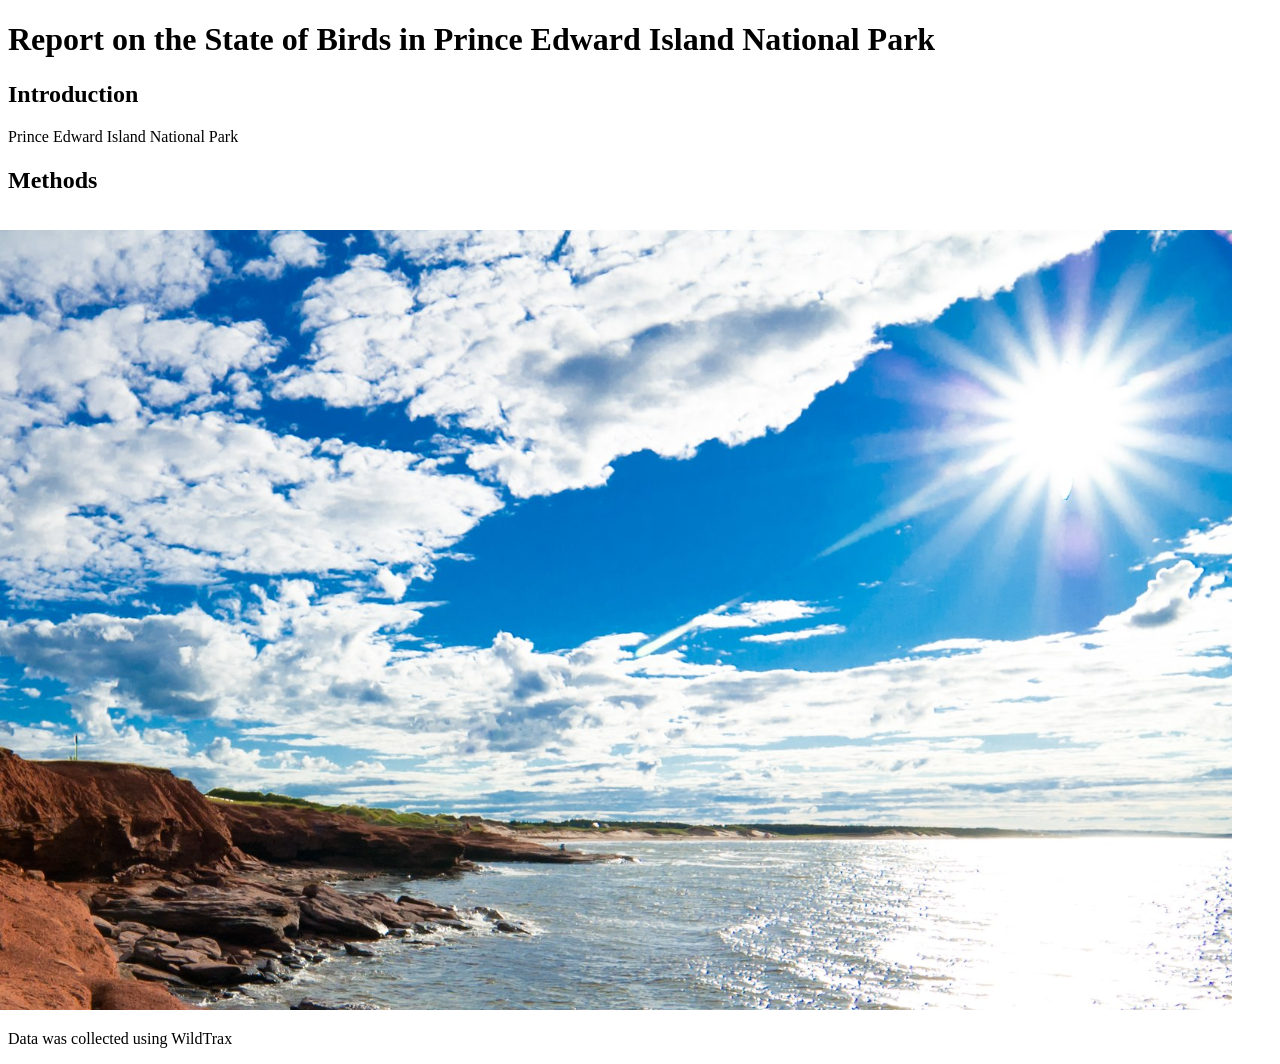
==== hello.html @ 397f3749 "hello quarto :)" ====
<!DOCTYPE html>
<html xmlns="http://www.w3.org/1999/xhtml" lang="en" xml:lang="en"><head>

<meta charset="utf-8">
<meta name="generator" content="quarto-1.3.450">

<meta name="viewport" content="width=device-width, initial-scale=1.0, user-scalable=yes">


<title>Report on the State of Birds in Prince Edward Island National Park</title>
<style>
code{white-space: pre-wrap;}
span.smallcaps{font-variant: small-caps;}
div.columns{display: flex; gap: min(4vw, 1.5em);}
div.column{flex: auto; overflow-x: auto;}
div.hanging-indent{margin-left: 1.5em; text-indent: -1.5em;}
ul.task-list{list-style: none;}
ul.task-list li input[type="checkbox"] {
  width: 0.8em;
  margin: 0 0.8em 0.2em -1em; /* quarto-specific, see https://github.com/quarto-dev/quarto-cli/issues/4556 */ 
  vertical-align: middle;
}
</style>


<script src="hello_files/libs/clipboard/clipboard.min.js"></script>
<script src="hello_files/libs/quarto-html/quarto.js"></script>
<script src="hello_files/libs/quarto-html/popper.min.js"></script>
<script src="hello_files/libs/quarto-html/tippy.umd.min.js"></script>
<script src="hello_files/libs/quarto-html/anchor.min.js"></script>
<link href="hello_files/libs/quarto-html/tippy.css" rel="stylesheet">
<link href="hello_files/libs/quarto-html/quarto-syntax-highlighting.css" rel="stylesheet" id="quarto-text-highlighting-styles">
<script src="hello_files/libs/bootstrap/bootstrap.min.js"></script>
<link href="hello_files/libs/bootstrap/bootstrap-icons.css" rel="stylesheet">
<link href="hello_files/libs/bootstrap/bootstrap.min.css" rel="stylesheet" id="quarto-bootstrap" data-mode="light">


</head>

<body class="fullcontent">

<div id="quarto-content" class="page-columns page-rows-contents page-layout-article">

<main class="content" id="quarto-document-content">

<header id="title-block-header" class="quarto-title-block default">
<div class="quarto-title">
<h1 class="title">Report on the State of Birds in Prince Edward Island National Park</h1>
</div>



<div class="quarto-title-meta">

    
  
    
  </div>
  

</header>

<section id="introduction" class="level2">
<h2 class="anchored" data-anchor-id="introduction">Introduction</h2>
<p>Prince Edward Island National Park</p>
</section>
<section id="methods" class="level2">
<h2 class="anchored" data-anchor-id="methods">Methods</h2>
<div class="quarto-figure quarto-figure-center" style="float:right;">
<figure class="figure">
<p><img src="peinpheader.png" class="img-fluid figure-img" alt="Photo of the ocean"></p>
</figure>
</div>
<p>Data was collected using WildTrax</p>
</section>

</main>
<!-- /main column -->
<script id="quarto-html-after-body" type="application/javascript">
window.document.addEventListener("DOMContentLoaded", function (event) {
  const toggleBodyColorMode = (bsSheetEl) => {
    const mode = bsSheetEl.getAttribute("data-mode");
    const bodyEl = window.document.querySelector("body");
    if (mode === "dark") {
      bodyEl.classList.add("quarto-dark");
      bodyEl.classList.remove("quarto-light");
    } else {
      bodyEl.classList.add("quarto-light");
      bodyEl.classList.remove("quarto-dark");
    }
  }
  const toggleBodyColorPrimary = () => {
    const bsSheetEl = window.document.querySelector("link#quarto-bootstrap");
    if (bsSheetEl) {
      toggleBodyColorMode(bsSheetEl);
    }
  }
  toggleBodyColorPrimary();  
  const icon = "";
  const anchorJS = new window.AnchorJS();
  anchorJS.options = {
    placement: 'right',
    icon: icon
  };
  anchorJS.add('.anchored');
  const isCodeAnnotation = (el) => {
    for (const clz of el.classList) {
      if (clz.startsWith('code-annotation-')) {                     
        return true;
      }
    }
    return false;
  }
  const clipboard = new window.ClipboardJS('.code-copy-button', {
    text: function(trigger) {
      const codeEl = trigger.previousElementSibling.cloneNode(true);
      for (const childEl of codeEl.children) {
        if (isCodeAnnotation(childEl)) {
          childEl.remove();
        }
      }
      return codeEl.innerText;
    }
  });
  clipboard.on('success', function(e) {
    // button target
    const button = e.trigger;
    // don't keep focus
    button.blur();
    // flash "checked"
    button.classList.add('code-copy-button-checked');
    var currentTitle = button.getAttribute("title");
    button.setAttribute("title", "Copied!");
    let tooltip;
    if (window.bootstrap) {
      button.setAttribute("data-bs-toggle", "tooltip");
      button.setAttribute("data-bs-placement", "left");
      button.setAttribute("data-bs-title", "Copied!");
      tooltip = new bootstrap.Tooltip(button, 
        { trigger: "manual", 
          customClass: "code-copy-button-tooltip",
          offset: [0, -8]});
      tooltip.show();    
    }
    setTimeout(function() {
      if (tooltip) {
        tooltip.hide();
        button.removeAttribute("data-bs-title");
        button.removeAttribute("data-bs-toggle");
        button.removeAttribute("data-bs-placement");
      }
      button.setAttribute("title", currentTitle);
      button.classList.remove('code-copy-button-checked');
    }, 1000);
    // clear code selection
    e.clearSelection();
  });
  function tippyHover(el, contentFn) {
    const config = {
      allowHTML: true,
      content: contentFn,
      maxWidth: 500,
      delay: 100,
      arrow: false,
      appendTo: function(el) {
          return el.parentElement;
      },
      interactive: true,
      interactiveBorder: 10,
      theme: 'quarto',
      placement: 'bottom-start'
    };
    window.tippy(el, config); 
  }
  const noterefs = window.document.querySelectorAll('a[role="doc-noteref"]');
  for (var i=0; i<noterefs.length; i++) {
    const ref = noterefs[i];
    tippyHover(ref, function() {
      // use id or data attribute instead here
      let href = ref.getAttribute('data-footnote-href') || ref.getAttribute('href');
      try { href = new URL(href).hash; } catch {}
      const id = href.replace(/^#\/?/, "");
      const note = window.document.getElementById(id);
      return note.innerHTML;
    });
  }
      let selectedAnnoteEl;
      const selectorForAnnotation = ( cell, annotation) => {
        let cellAttr = 'data-code-cell="' + cell + '"';
        let lineAttr = 'data-code-annotation="' +  annotation + '"';
        const selector = 'span[' + cellAttr + '][' + lineAttr + ']';
        return selector;
      }
      const selectCodeLines = (annoteEl) => {
        const doc = window.document;
        const targetCell = annoteEl.getAttribute("data-target-cell");
        const targetAnnotation = annoteEl.getAttribute("data-target-annotation");
        const annoteSpan = window.document.querySelector(selectorForAnnotation(targetCell, targetAnnotation));
        const lines = annoteSpan.getAttribute("data-code-lines").split(",");
        const lineIds = lines.map((line) => {
          return targetCell + "-" + line;
        })
        let top = null;
        let height = null;
        let parent = null;
        if (lineIds.length > 0) {
            //compute the position of the single el (top and bottom and make a div)
            const el = window.document.getElementById(lineIds[0]);
            top = el.offsetTop;
            height = el.offsetHeight;
            parent = el.parentElement.parentElement;
          if (lineIds.length > 1) {
            const lastEl = window.document.getElementById(lineIds[lineIds.length - 1]);
            const bottom = lastEl.offsetTop + lastEl.offsetHeight;
            height = bottom - top;
          }
          if (top !== null && height !== null && parent !== null) {
            // cook up a div (if necessary) and position it 
            let div = window.document.getElementById("code-annotation-line-highlight");
            if (div === null) {
              div = window.document.createElement("div");
              div.setAttribute("id", "code-annotation-line-highlight");
              div.style.position = 'absolute';
              parent.appendChild(div);
            }
            div.style.top = top - 2 + "px";
            div.style.height = height + 4 + "px";
            let gutterDiv = window.document.getElementById("code-annotation-line-highlight-gutter");
            if (gutterDiv === null) {
              gutterDiv = window.document.createElement("div");
              gutterDiv.setAttribute("id", "code-annotation-line-highlight-gutter");
              gutterDiv.style.position = 'absolute';
              const codeCell = window.document.getElementById(targetCell);
              const gutter = codeCell.querySelector('.code-annotation-gutter');
              gutter.appendChild(gutterDiv);
            }
            gutterDiv.style.top = top - 2 + "px";
            gutterDiv.style.height = height + 4 + "px";
          }
          selectedAnnoteEl = annoteEl;
        }
      };
      const unselectCodeLines = () => {
        const elementsIds = ["code-annotation-line-highlight", "code-annotation-line-highlight-gutter"];
        elementsIds.forEach((elId) => {
          const div = window.document.getElementById(elId);
          if (div) {
            div.remove();
          }
        });
        selectedAnnoteEl = undefined;
      };
      // Attach click handler to the DT
      const annoteDls = window.document.querySelectorAll('dt[data-target-cell]');
      for (const annoteDlNode of annoteDls) {
        annoteDlNode.addEventListener('click', (event) => {
          const clickedEl = event.target;
          if (clickedEl !== selectedAnnoteEl) {
            unselectCodeLines();
            const activeEl = window.document.querySelector('dt[data-target-cell].code-annotation-active');
            if (activeEl) {
              activeEl.classList.remove('code-annotation-active');
            }
            selectCodeLines(clickedEl);
            clickedEl.classList.add('code-annotation-active');
          } else {
            // Unselect the line
            unselectCodeLines();
            clickedEl.classList.remove('code-annotation-active');
          }
        });
      }
  const findCites = (el) => {
    const parentEl = el.parentElement;
    if (parentEl) {
      const cites = parentEl.dataset.cites;
      if (cites) {
        return {
          el,
          cites: cites.split(' ')
        };
      } else {
        return findCites(el.parentElement)
      }
    } else {
      return undefined;
    }
  };
  var bibliorefs = window.document.querySelectorAll('a[role="doc-biblioref"]');
  for (var i=0; i<bibliorefs.length; i++) {
    const ref = bibliorefs[i];
    const citeInfo = findCites(ref);
    if (citeInfo) {
      tippyHover(citeInfo.el, function() {
        var popup = window.document.createElement('div');
        citeInfo.cites.forEach(function(cite) {
          var citeDiv = window.document.createElement('div');
          citeDiv.classList.add('hanging-indent');
          citeDiv.classList.add('csl-entry');
          var biblioDiv = window.document.getElementById('ref-' + cite);
          if (biblioDiv) {
            citeDiv.innerHTML = biblioDiv.innerHTML;
          }
          popup.appendChild(citeDiv);
        });
        return popup.innerHTML;
      });
    }
  }
});
</script>
</div> <!-- /content -->



</body></html>
---- hello_files/libs/quarto-html/tippy.css ----
.tippy-box[data-animation=fade][data-state=hidden]{opacity:0}[data-tippy-root]{max-width:calc(100vw - 10px)}.tippy-box{position:relative;background-color:#333;color:#fff;border-radius:4px;font-size:14px;line-height:1.4;white-space:normal;outline:0;transition-property:transform,visibility,opacity}.tippy-box[data-placement^=top]>.tippy-arrow{bottom:0}.tippy-box[data-placement^=top]>.tippy-arrow:before{bottom:-7px;left:0;border-width:8px 8px 0;border-top-color:initial;transform-origin:center top}.tippy-box[data-placement^=bottom]>.tippy-arrow{top:0}.tippy-box[data-placement^=bottom]>.tippy-arrow:before{top:-7px;left:0;border-width:0 8px 8px;border-bottom-color:initial;transform-origin:center bottom}.tippy-box[data-placement^=left]>.tippy-arrow{right:0}.tippy-box[data-placement^=left]>.tippy-arrow:before{border-width:8px 0 8px 8px;border-left-color:initial;right:-7px;transform-origin:center left}.tippy-box[data-placement^=right]>.tippy-arrow{left:0}.tippy-box[data-placement^=right]>.tippy-arrow:before{left:-7px;border-width:8px 8px 8px 0;border-right-color:initial;transform-origin:center right}.tippy-box[data-inertia][data-state=visible]{transition-timing-function:cubic-bezier(.54,1.5,.38,1.11)}.tippy-arrow{width:16px;height:16px;color:#333}.tippy-arrow:before{content:"";position:absolute;border-color:transparent;border-style:solid}.tippy-content{position:relative;padding:5px 9px;z-index:1}
---- hello_files/libs/quarto-html/quarto-syntax-highlighting.css ----
/* quarto syntax highlight colors */
:root {
  --quarto-hl-ot-color: #003B4F;
  --quarto-hl-at-color: #657422;
  --quarto-hl-ss-color: #20794D;
  --quarto-hl-an-color: #5E5E5E;
  --quarto-hl-fu-color: #4758AB;
  --quarto-hl-st-color: #20794D;
  --quarto-hl-cf-color: #003B4F;
  --quarto-hl-op-color: #5E5E5E;
  --quarto-hl-er-color: #AD0000;
  --quarto-hl-bn-color: #AD0000;
  --quarto-hl-al-color: #AD0000;
  --quarto-hl-va-color: #111111;
  --quarto-hl-bu-color: inherit;
  --quarto-hl-ex-color: inherit;
  --quarto-hl-pp-color: #AD0000;
  --quarto-hl-in-color: #5E5E5E;
  --quarto-hl-vs-color: #20794D;
  --quarto-hl-wa-color: #5E5E5E;
  --quarto-hl-do-color: #5E5E5E;
  --quarto-hl-im-color: #00769E;
  --quarto-hl-ch-color: #20794D;
  --quarto-hl-dt-color: #AD0000;
  --quarto-hl-fl-color: #AD0000;
  --quarto-hl-co-color: #5E5E5E;
  --quarto-hl-cv-color: #5E5E5E;
  --quarto-hl-cn-color: #8f5902;
  --quarto-hl-sc-color: #5E5E5E;
  --quarto-hl-dv-color: #AD0000;
  --quarto-hl-kw-color: #003B4F;
}

/* other quarto variables */
:root {
  --quarto-font-monospace: SFMono-Regular, Menlo, Monaco, Consolas, "Liberation Mono", "Courier New", monospace;
}

pre > code.sourceCode > span {
  color: #003B4F;
}

code span {
  color: #003B4F;
}

code.sourceCode > span {
  color: #003B4F;
}

div.sourceCode,
div.sourceCode pre.sourceCode {
  color: #003B4F;
}

code span.ot {
  color: #003B4F;
  font-style: inherit;
}

code span.at {
  color: #657422;
  font-style: inherit;
}

code span.ss {
  color: #20794D;
  font-style: inherit;
}

code span.an {
  color: #5E5E5E;
  font-style: inherit;
}

code span.fu {
  color: #4758AB;
  font-style: inherit;
}

code span.st {
  color: #20794D;
  font-style: inherit;
}

code span.cf {
  color: #003B4F;
  font-style: inherit;
}

code span.op {
  color: #5E5E5E;
  font-style: inherit;
}

code span.er {
  color: #AD0000;
  font-style: inherit;
}

code span.bn {
  color: #AD0000;
  font-style: inherit;
}

code span.al {
  color: #AD0000;
  font-style: inherit;
}

code span.va {
  color: #111111;
  font-style: inherit;
}

code span.bu {
  font-style: inherit;
}

code span.ex {
  font-style: inherit;
}

code span.pp {
  color: #AD0000;
  font-style: inherit;
}

code span.in {
  color: #5E5E5E;
  font-style: inherit;
}

code span.vs {
  color: #20794D;
  font-style: inherit;
}

code span.wa {
  color: #5E5E5E;
  font-style: italic;
}

code span.do {
  color: #5E5E5E;
  font-style: italic;
}

code span.im {
  color: #00769E;
  font-style: inherit;
}

code span.ch {
  color: #20794D;
  font-style: inherit;
}

code span.dt {
  color: #AD0000;
  font-style: inherit;
}

code span.fl {
  color: #AD0000;
  font-style: inherit;
}

code span.co {
  color: #5E5E5E;
  font-style: inherit;
}

code span.cv {
  color: #5E5E5E;
  font-style: italic;
}

code span.cn {
  color: #8f5902;
  font-style: inherit;
}

code span.sc {
  color: #5E5E5E;
  font-style: inherit;
}

code span.dv {
  color: #AD0000;
  font-style: inherit;
}

code span.kw {
  color: #003B4F;
  font-style: inherit;
}

.prevent-inlining {
  content: "</";
}

/*# sourceMappingURL=debc5d5d77c3f9108843748ff7464032.css.map */
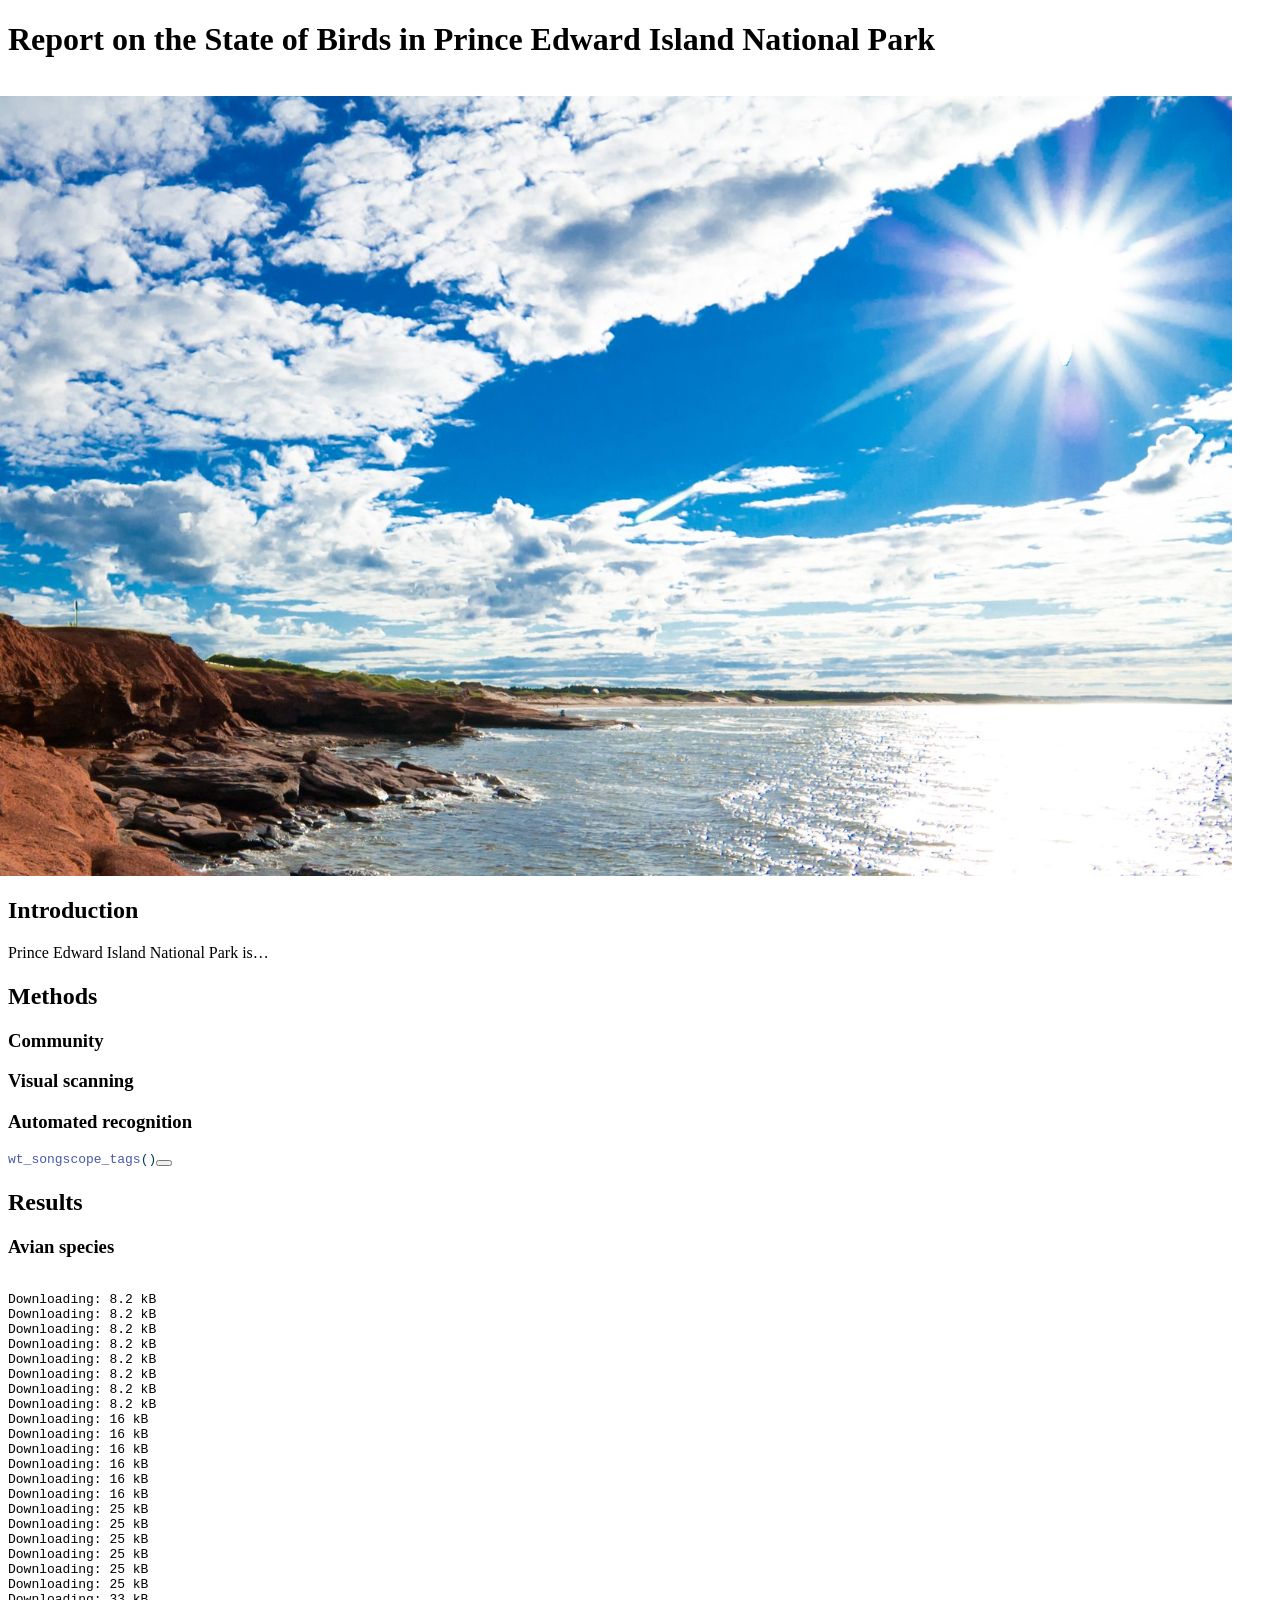
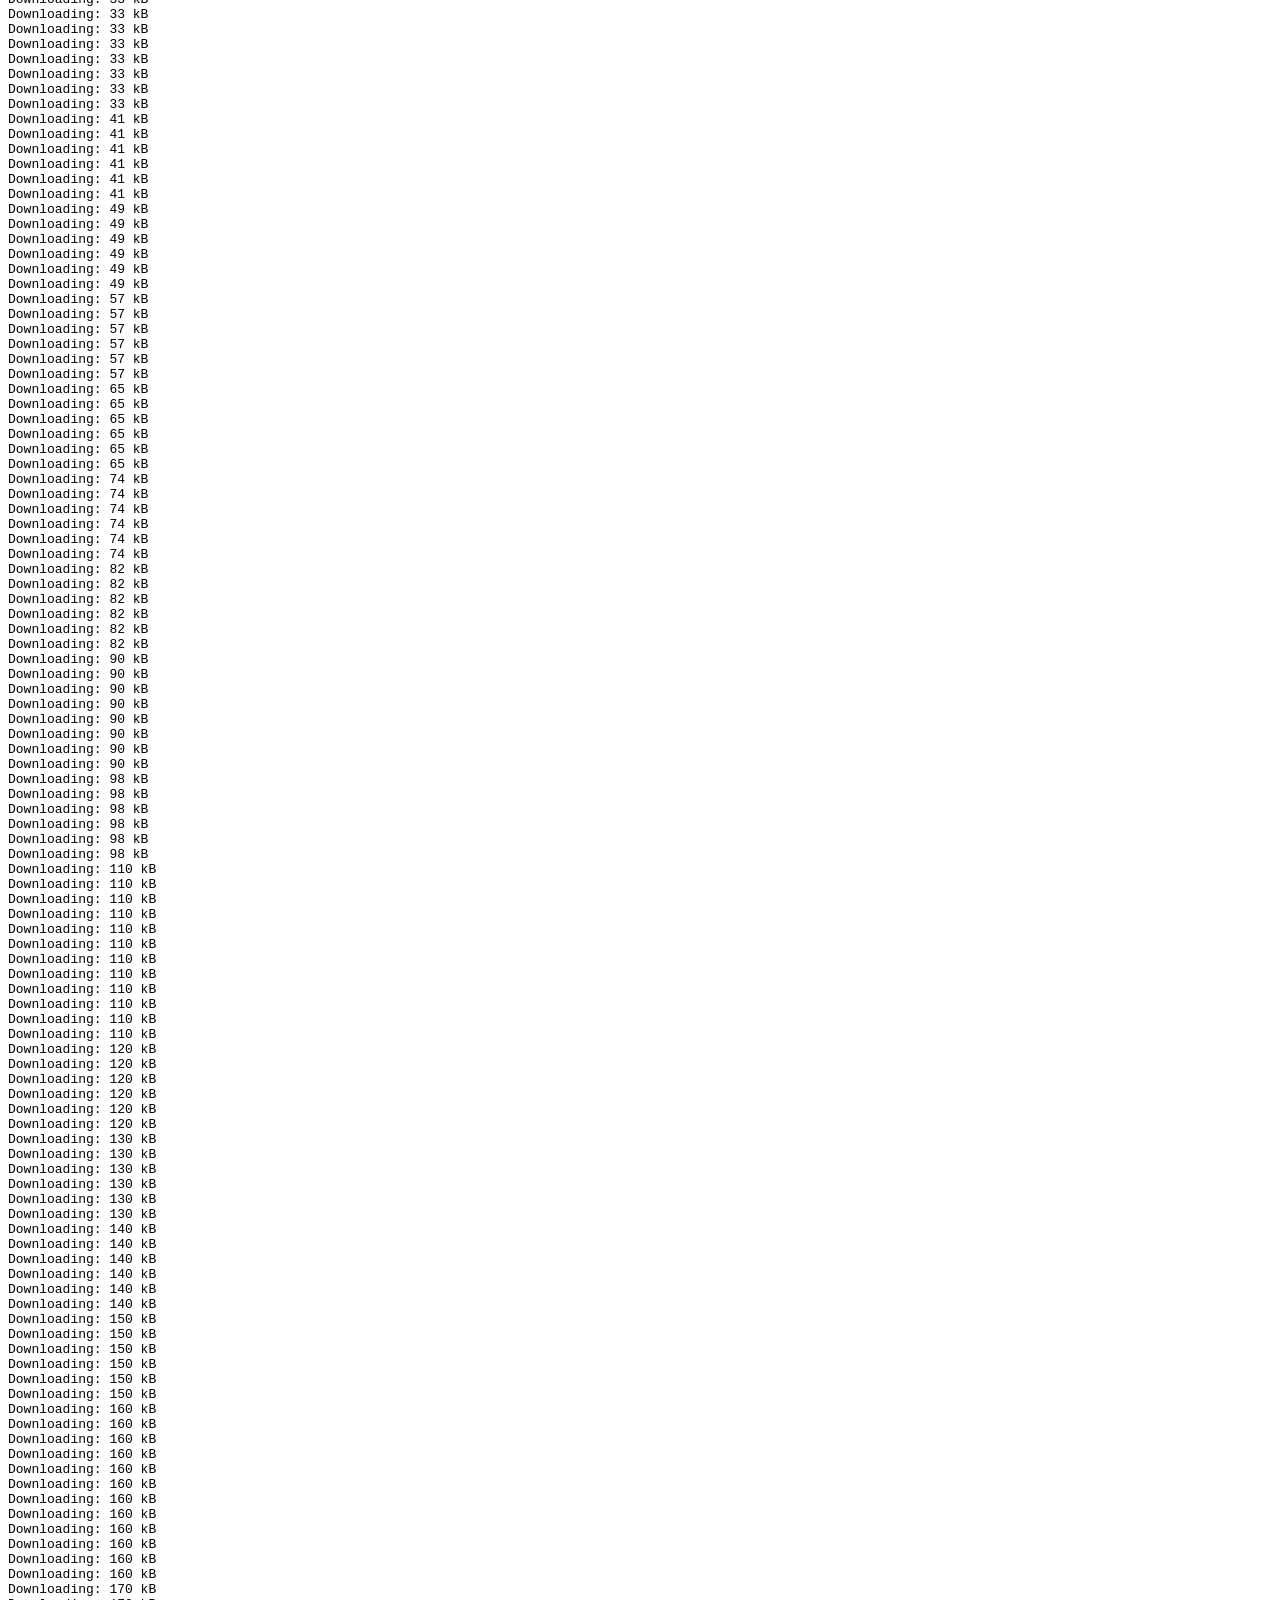
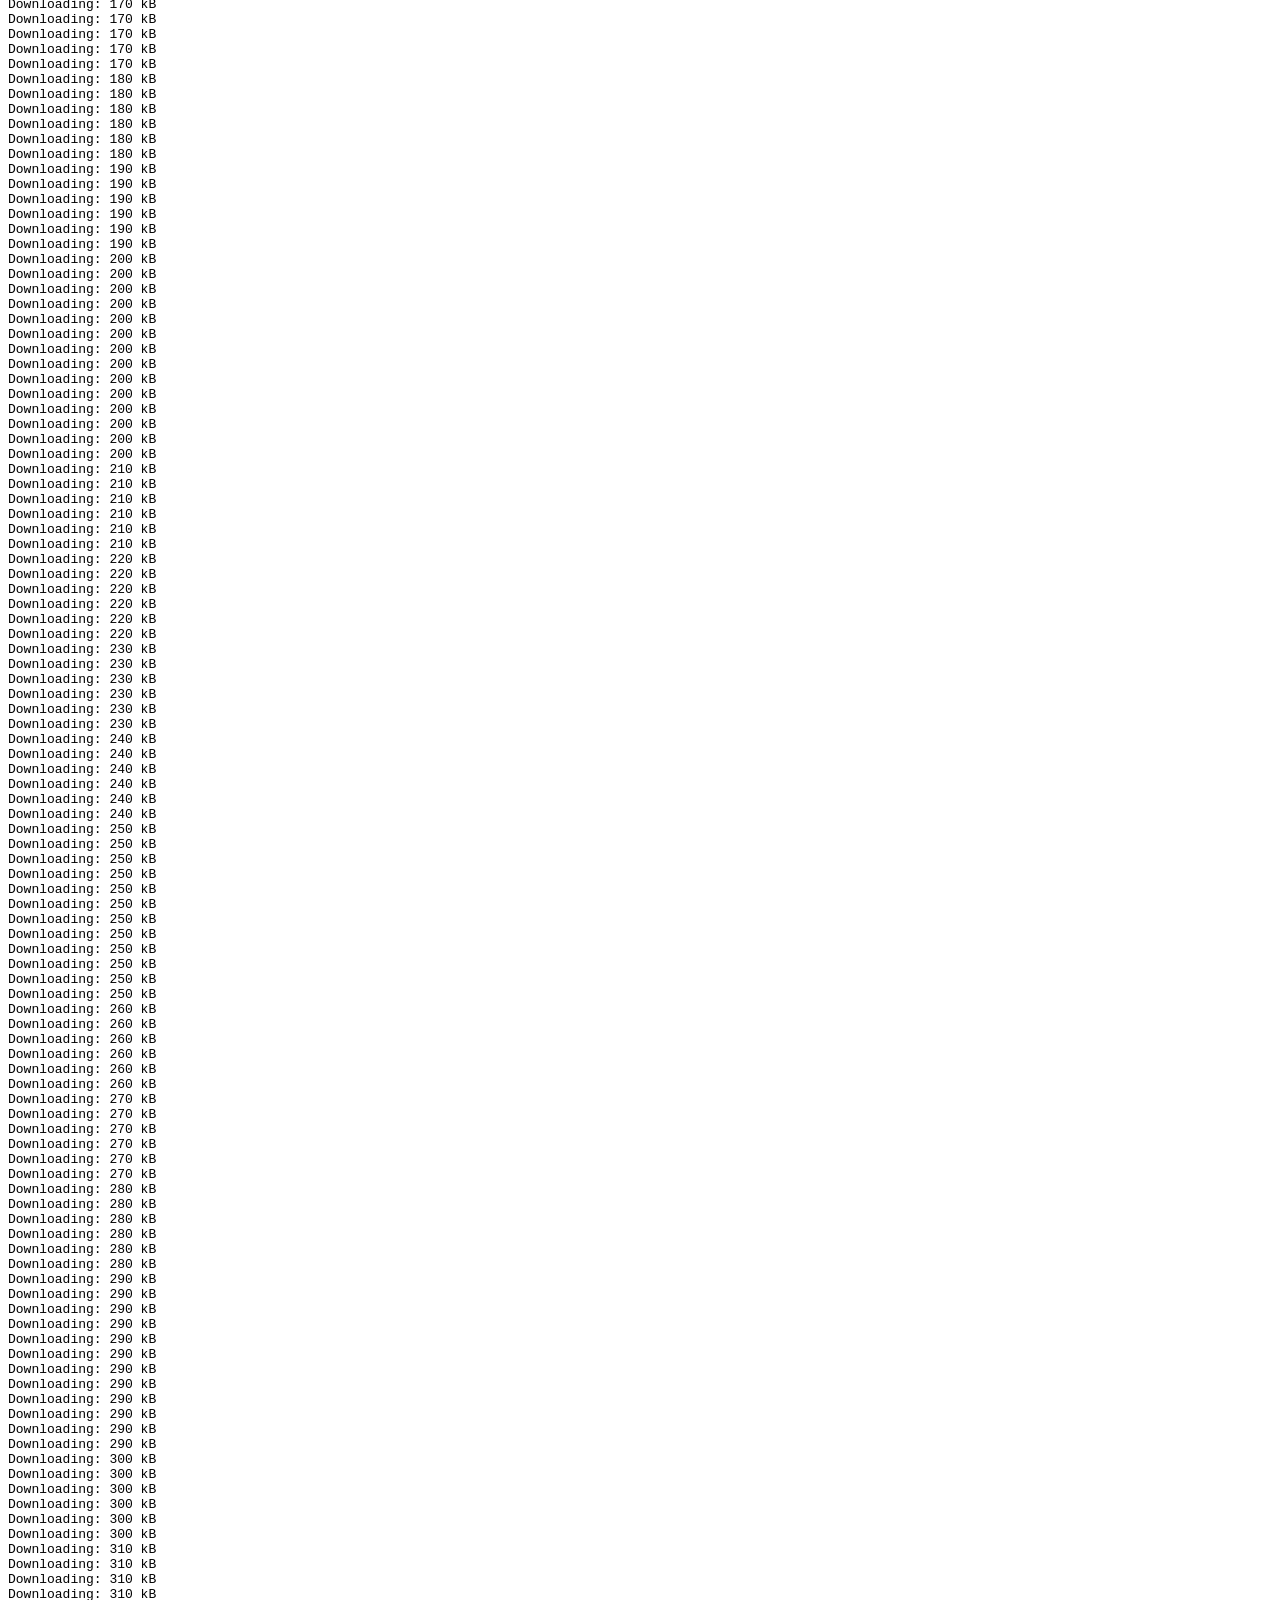
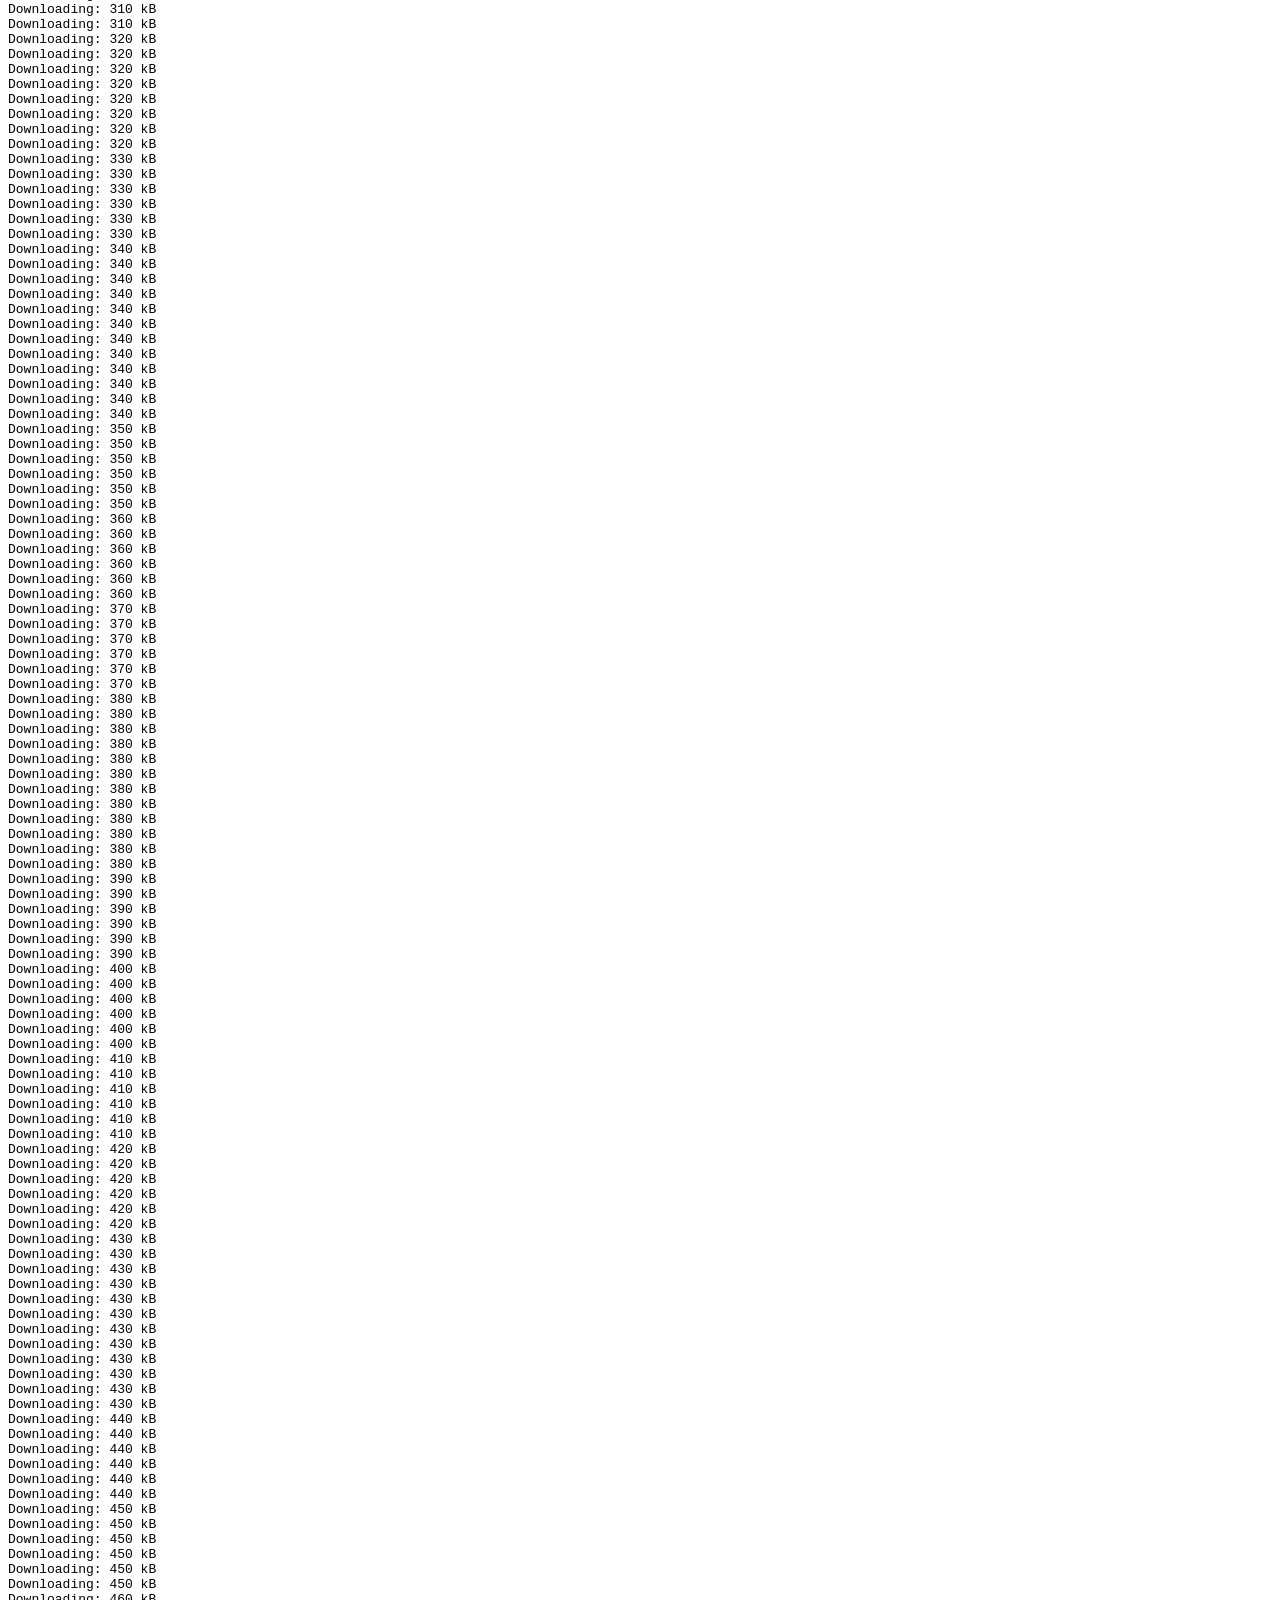
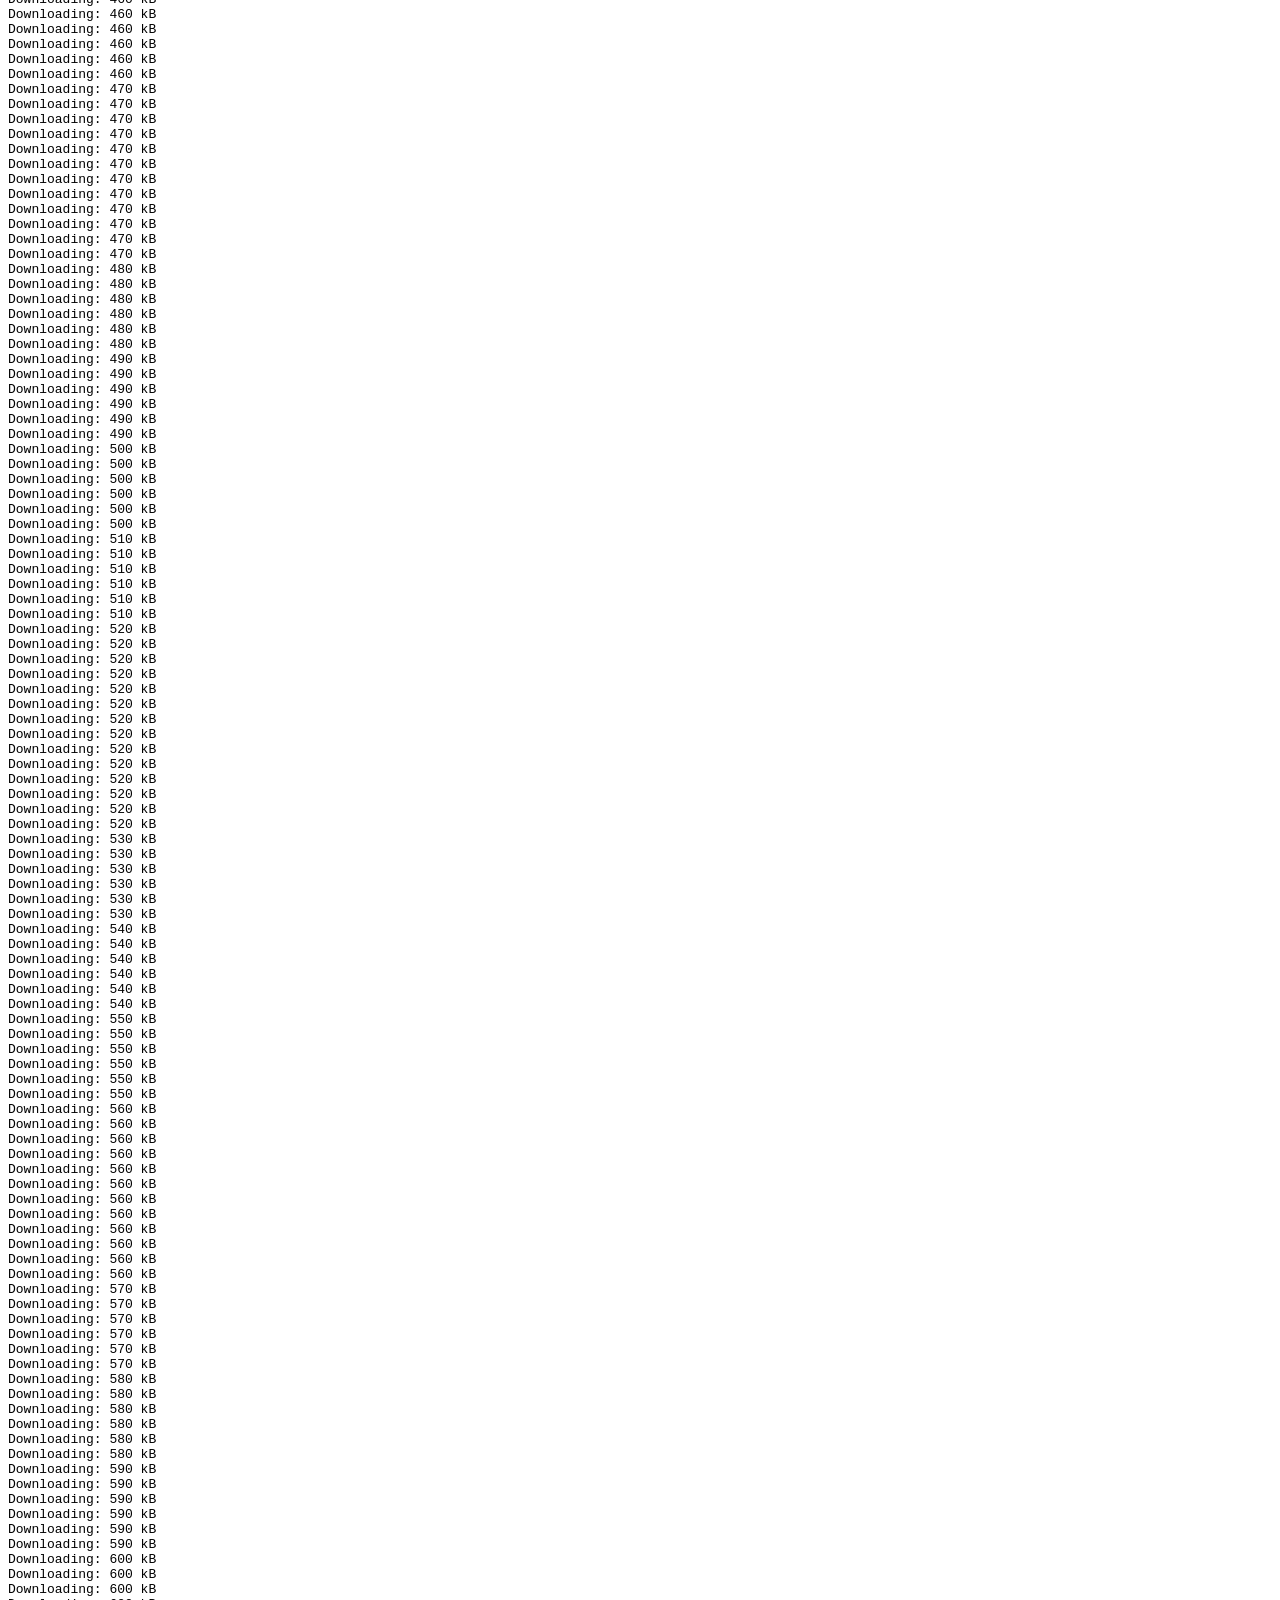
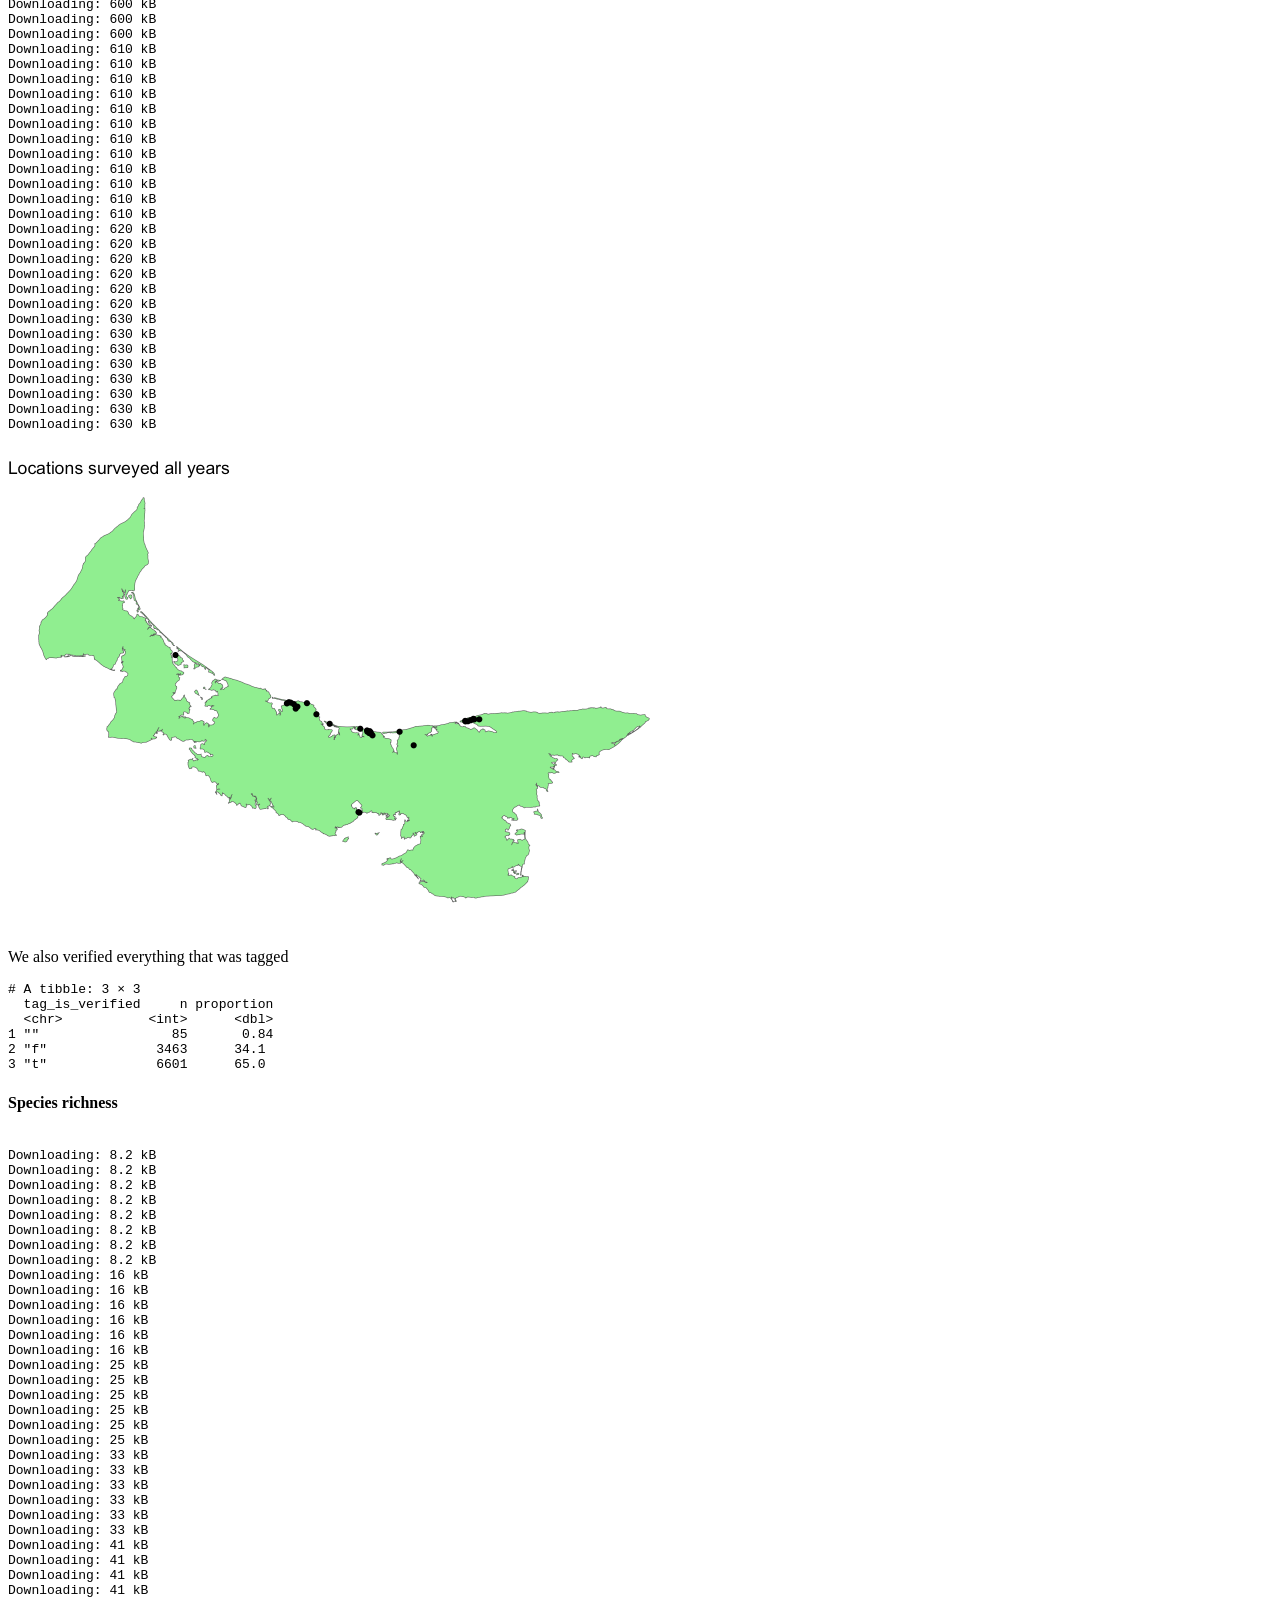
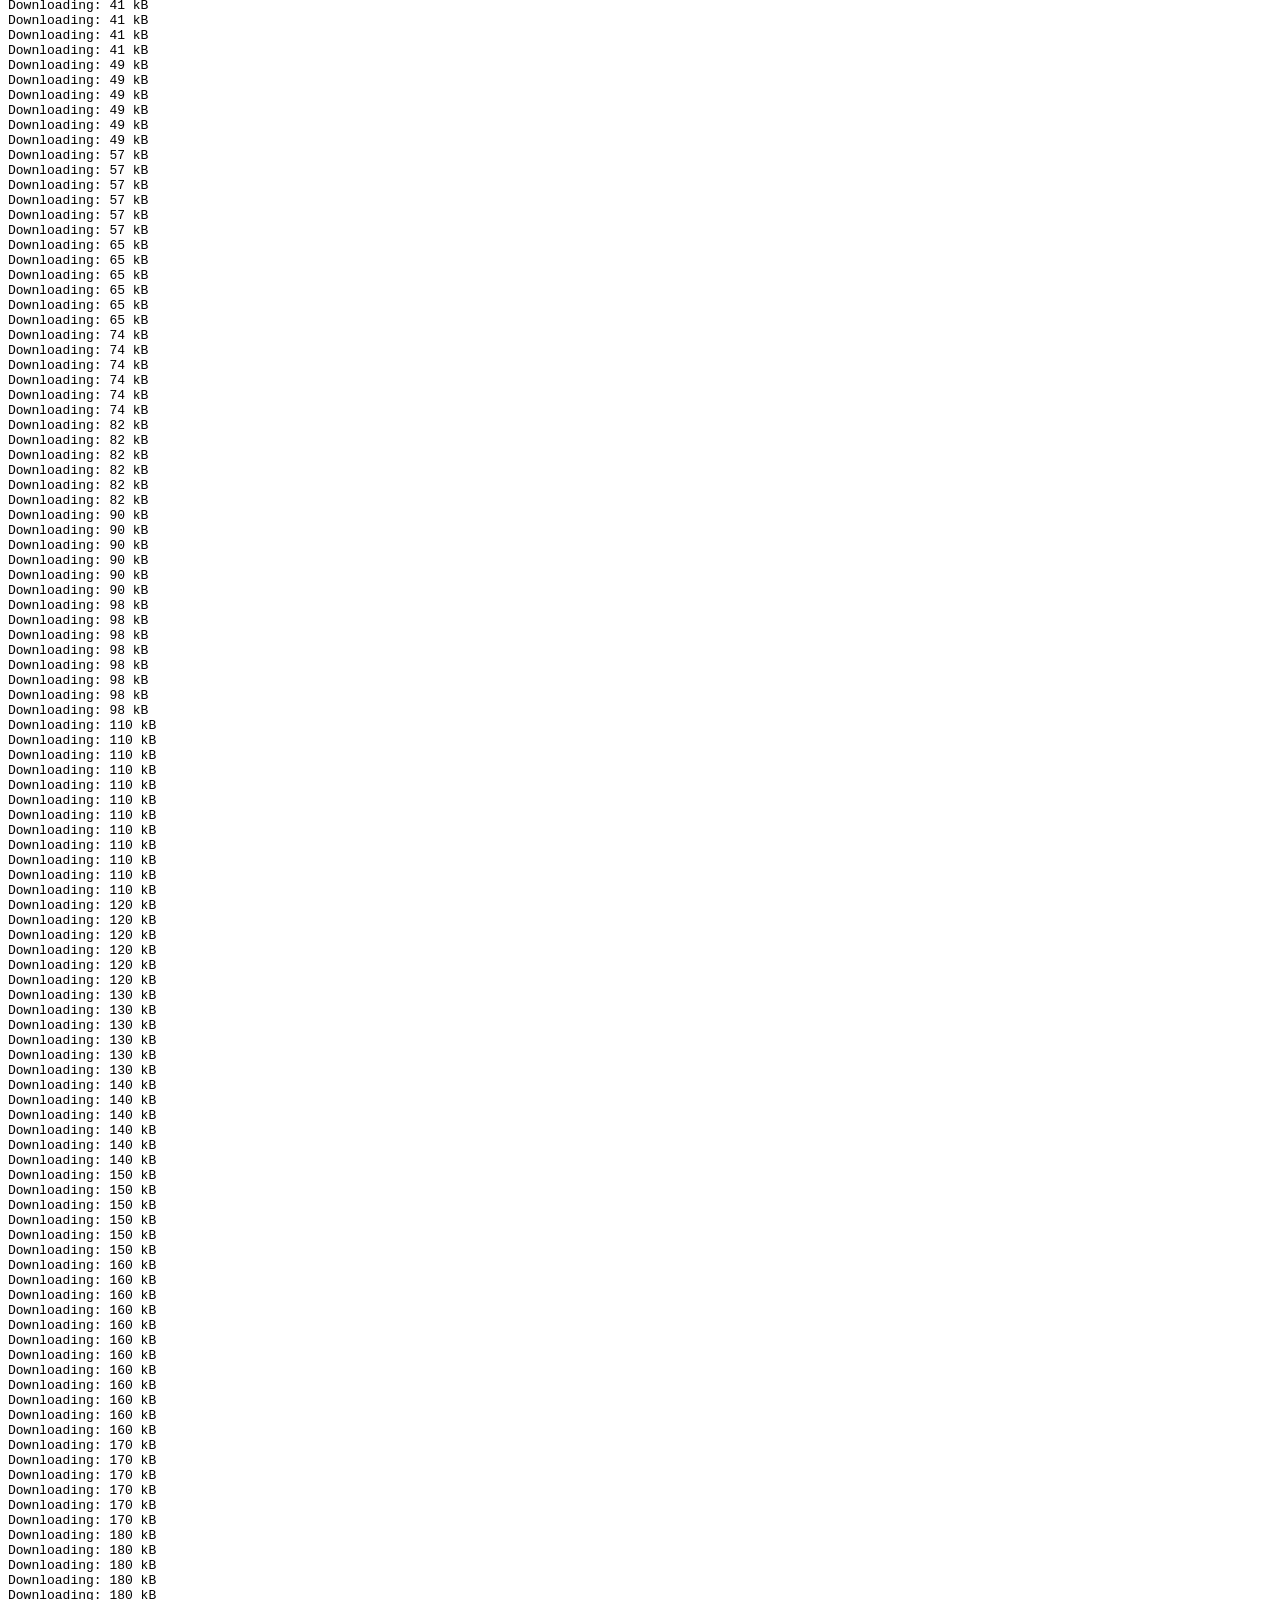
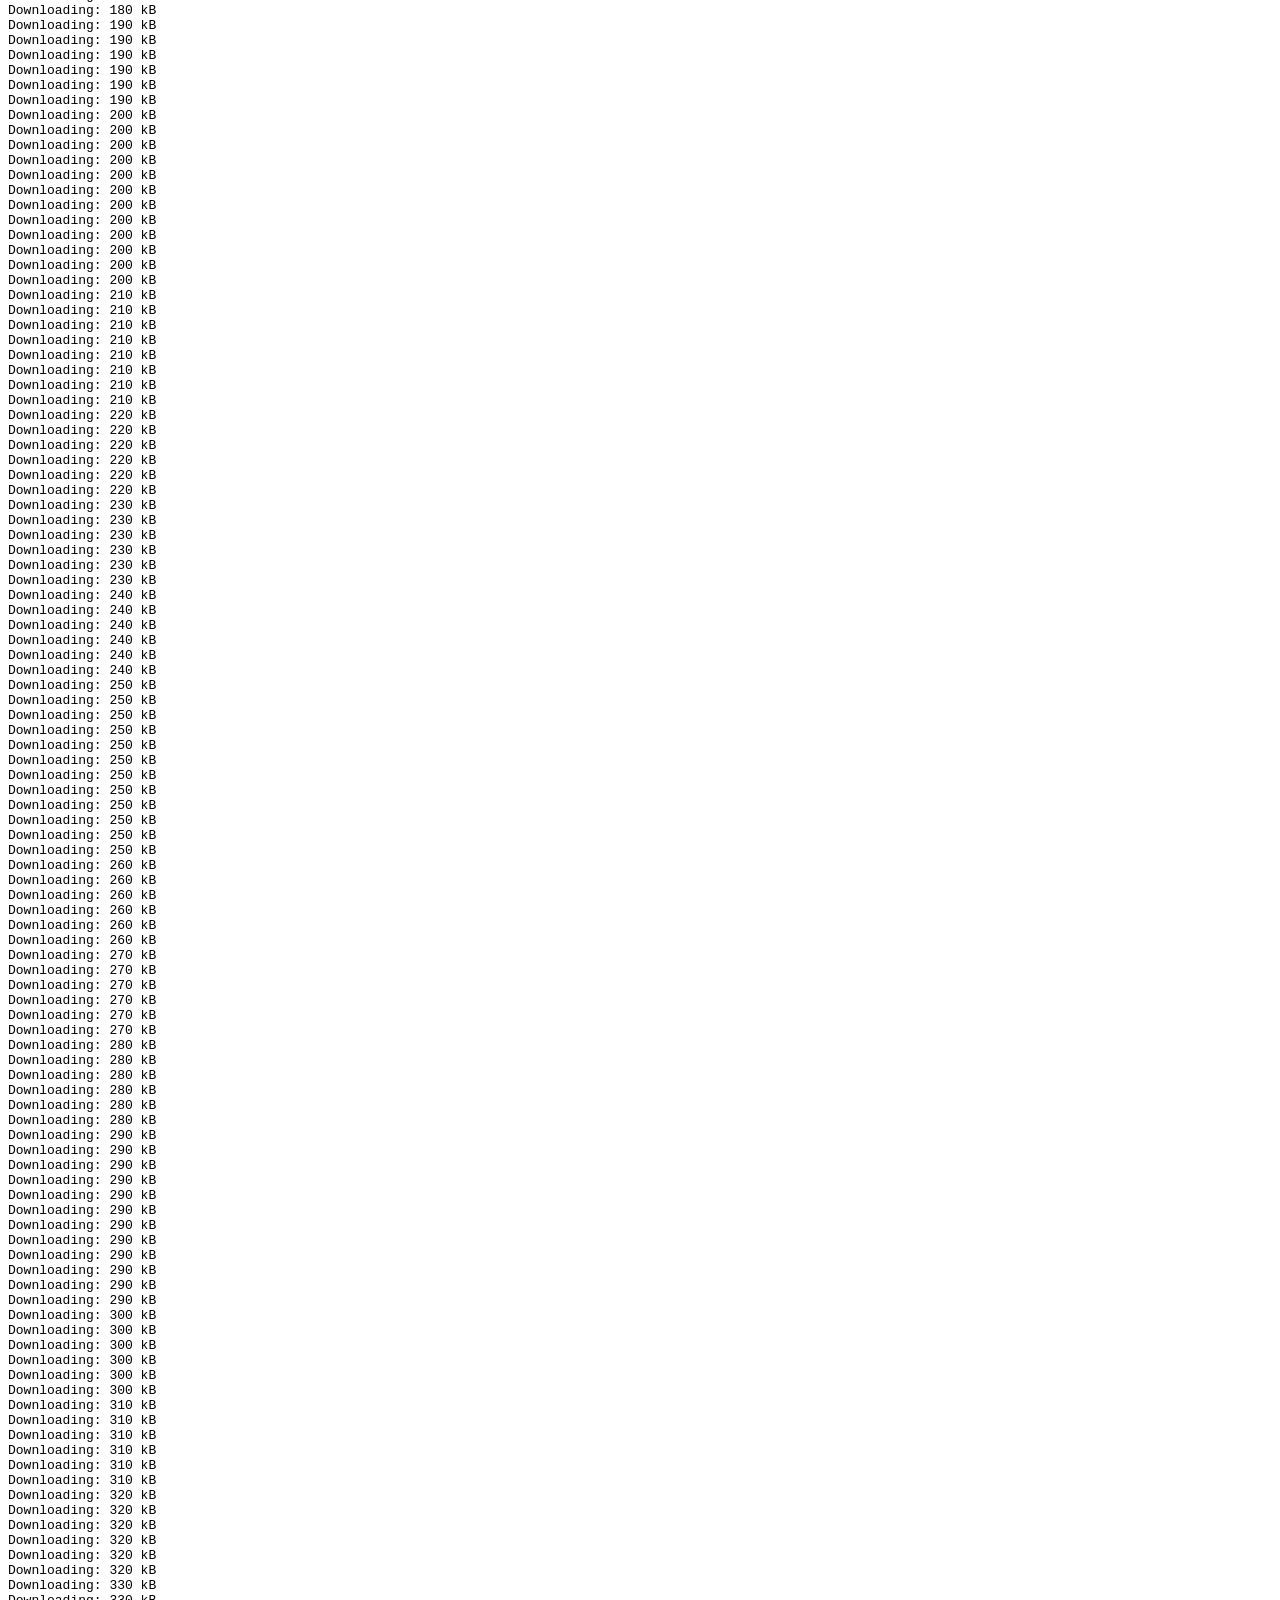
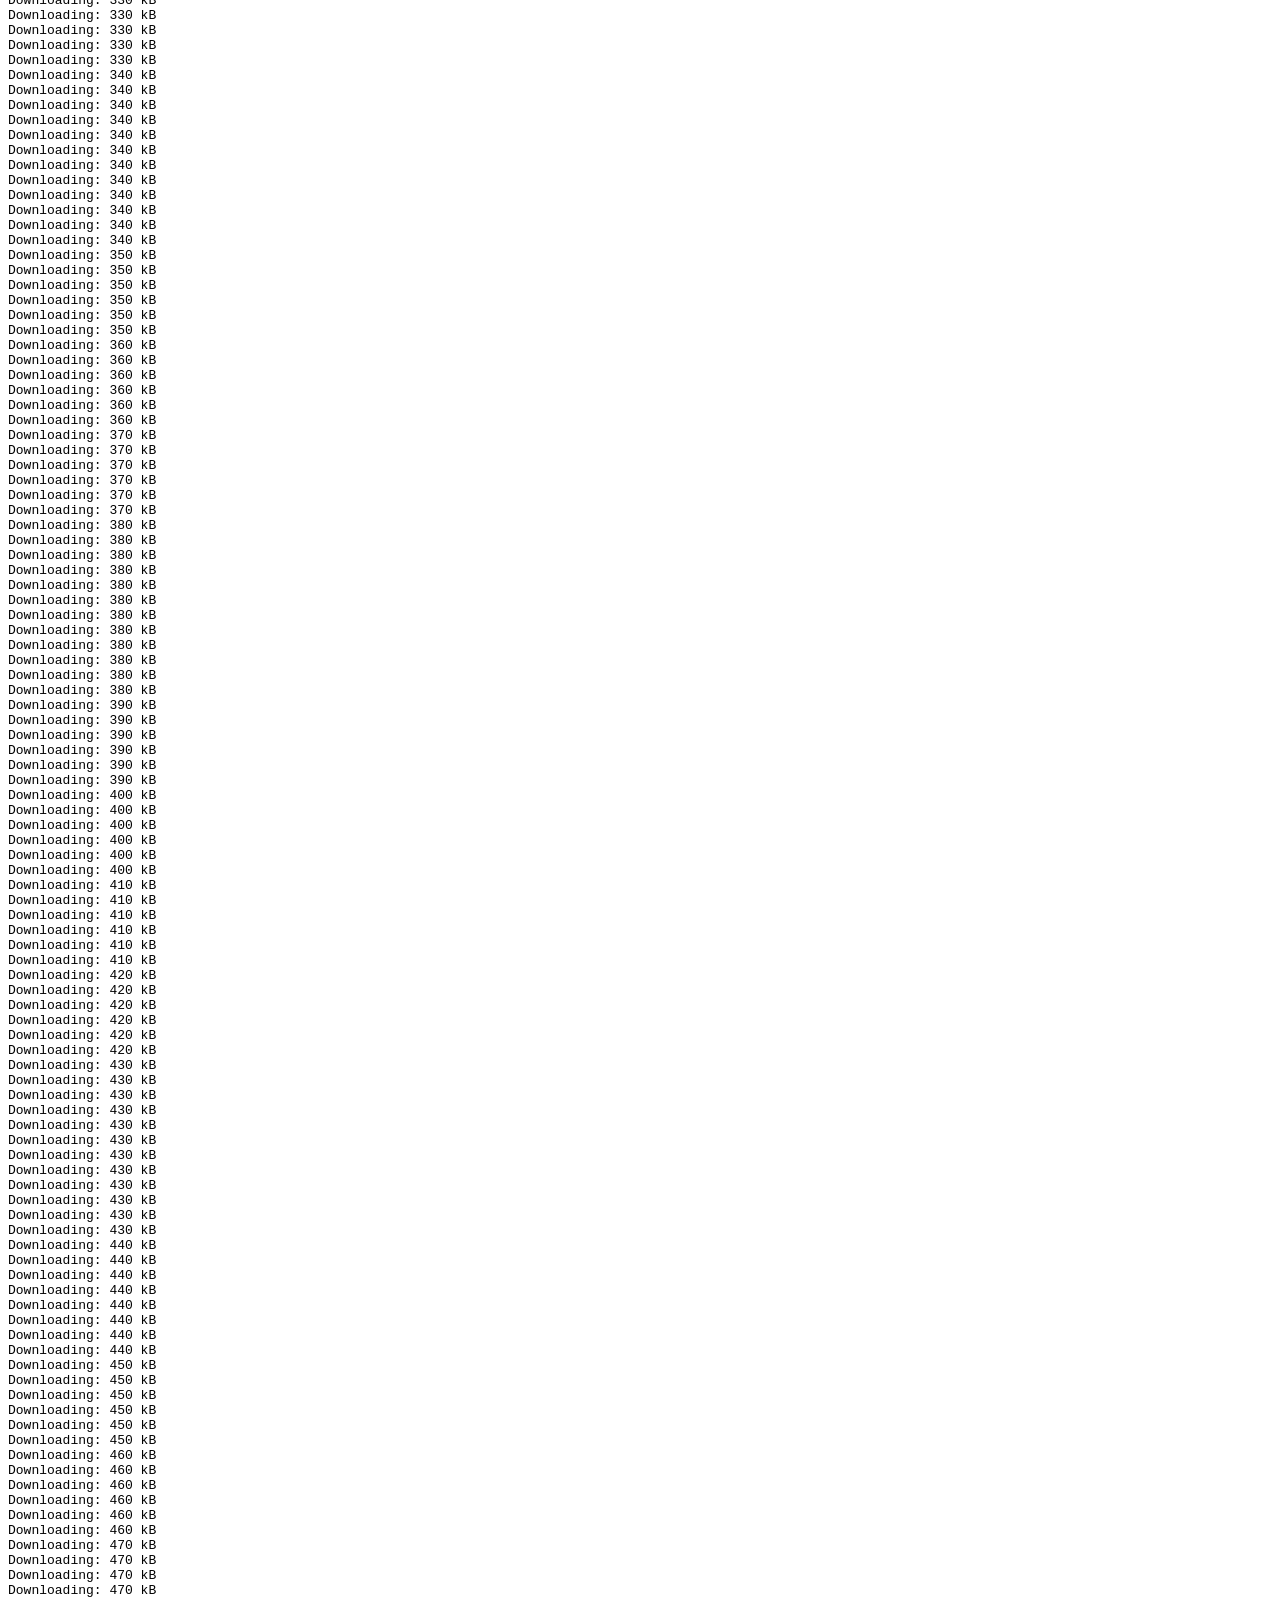
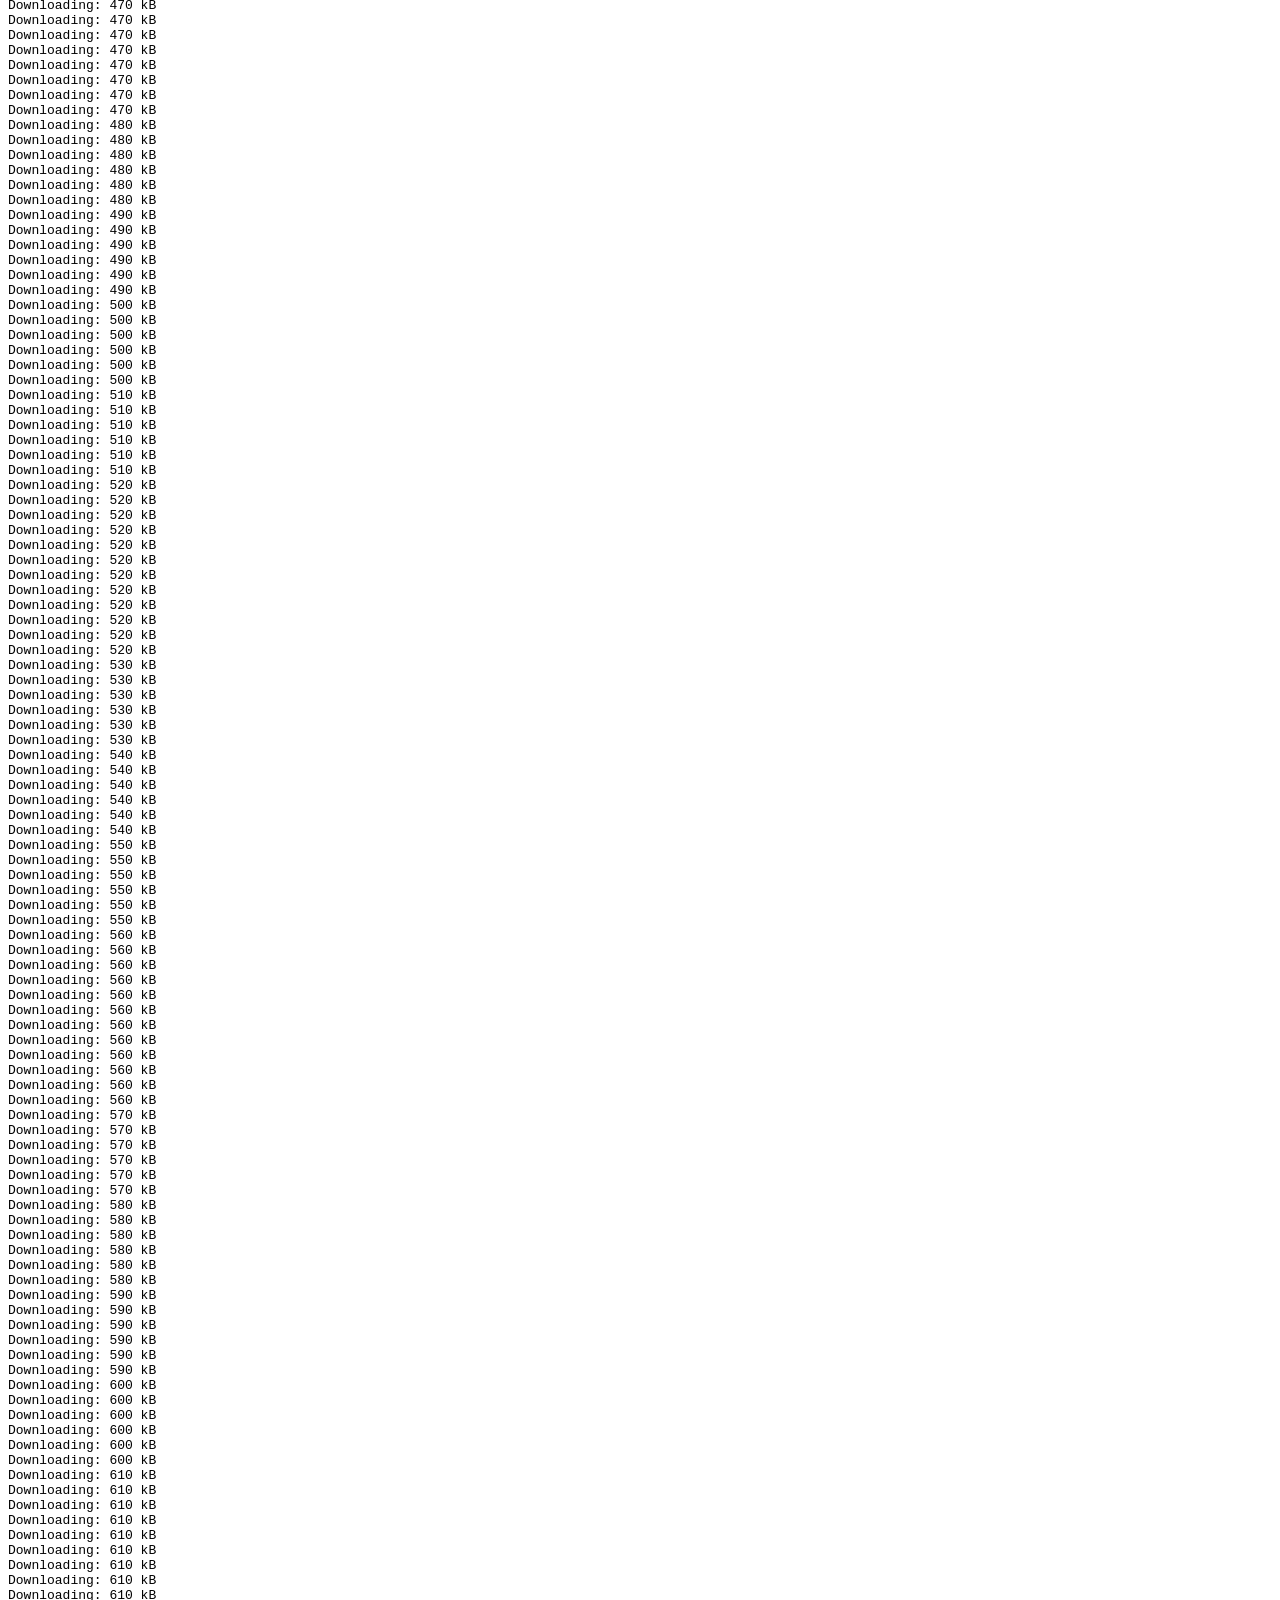
==== commit 24081803: "geospatial asset collection. developing sections. building multi-season occupancy test" ====
--- a/hello.html
+++ b/hello.html
@@ -2,7 +2,7 @@
 <html xmlns="http://www.w3.org/1999/xhtml" lang="en" xml:lang="en"><head>
 
 <meta charset="utf-8">
-<meta name="generator" content="quarto-1.3.450">
+<meta name="generator" content="quarto-1.3.353">
 
 <meta name="viewport" content="width=device-width, initial-scale=1.0, user-scalable=yes">
 
@@ -19,6 +19,40 @@
   width: 0.8em;
   margin: 0 0.8em 0.2em -1em; /* quarto-specific, see https://github.com/quarto-dev/quarto-cli/issues/4556 */ 
   vertical-align: middle;
+}
+/* CSS for syntax highlighting */
+pre > code.sourceCode { white-space: pre; position: relative; }
+pre > code.sourceCode > span { display: inline-block; line-height: 1.25; }
+pre > code.sourceCode > span:empty { height: 1.2em; }
+.sourceCode { overflow: visible; }
+code.sourceCode > span { color: inherit; text-decoration: inherit; }
+div.sourceCode { margin: 1em 0; }
+pre.sourceCode { margin: 0; }
+@media screen {
+div.sourceCode { overflow: auto; }
+}
+@media print {
+pre > code.sourceCode { white-space: pre-wrap; }
+pre > code.sourceCode > span { text-indent: -5em; padding-left: 5em; }
+}
+pre.numberSource code
+  { counter-reset: source-line 0; }
+pre.numberSource code > span
+  { position: relative; left: -4em; counter-increment: source-line; }
+pre.numberSource code > span > a:first-child::before
+  { content: counter(source-line);
+    position: relative; left: -1em; text-align: right; vertical-align: baseline;
+    border: none; display: inline-block;
+    -webkit-touch-callout: none; -webkit-user-select: none;
+    -khtml-user-select: none; -moz-user-select: none;
+    -ms-user-select: none; user-select: none;
+    padding: 0 4px; width: 4em;
+  }
+pre.numberSource { margin-left: 3em;  padding-left: 4px; }
+div.sourceCode
+  {   }
+@media screen {
+pre > code.sourceCode > span > a:first-child::before { text-decoration: underline; }
 }
 </style>
 
@@ -60,18 +94,2518 @@
 
 </header>
 
-<section id="introduction" class="level2">
-<h2 class="anchored" data-anchor-id="introduction">Introduction</h2>
-<p>Prince Edward Island National Park</p>
-</section>
-<section id="methods" class="level2">
-<h2 class="anchored" data-anchor-id="methods">Methods</h2>
 <div class="quarto-figure quarto-figure-center" style="float:right;">
 <figure class="figure">
 <p><img src="peinpheader.png" class="img-fluid figure-img" alt="Photo of the ocean"></p>
 </figure>
 </div>
-<p>Data was collected using WildTrax</p>
+<section id="introduction" class="level2">
+<h2 class="anchored" data-anchor-id="introduction">Introduction</h2>
+<p>Prince Edward Island National Park is…</p>
+</section>
+<section id="methods" class="level2">
+<h2 class="anchored" data-anchor-id="methods">Methods</h2>
+<section id="community" class="level3">
+<h3 class="anchored" data-anchor-id="community">Community</h3>
+</section>
+<section id="visual-scanning" class="level3">
+<h3 class="anchored" data-anchor-id="visual-scanning">Visual scanning</h3>
+</section>
+<section id="automated-recognition" class="level3">
+<h3 class="anchored" data-anchor-id="automated-recognition">Automated recognition</h3>
+<div class="cell">
+<div class="sourceCode cell-code" id="cb1"><pre class="sourceCode r code-with-copy"><code class="sourceCode r"><span id="cb1-1"><a href="#cb1-1" aria-hidden="true" tabindex="-1"></a><span class="fu">wt_songscope_tags</span>()</span></code><button title="Copy to Clipboard" class="code-copy-button"><i class="bi"></i></button></pre></div>
+</div>
+</section>
+</section>
+<section id="results" class="level2">
+<h2 class="anchored" data-anchor-id="results">Results</h2>
+<section id="avian-species" class="level3">
+<h3 class="anchored" data-anchor-id="avian-species">Avian species</h3>
+<div class="cell">
+<div class="cell-output cell-output-stdout">
+<pre><code>
+Downloading: 8.2 kB     
+Downloading: 8.2 kB     
+Downloading: 8.2 kB     
+Downloading: 8.2 kB     
+Downloading: 8.2 kB     
+Downloading: 8.2 kB     
+Downloading: 8.2 kB     
+Downloading: 8.2 kB     
+Downloading: 16 kB     
+Downloading: 16 kB     
+Downloading: 16 kB     
+Downloading: 16 kB     
+Downloading: 16 kB     
+Downloading: 16 kB     
+Downloading: 25 kB     
+Downloading: 25 kB     
+Downloading: 25 kB     
+Downloading: 25 kB     
+Downloading: 25 kB     
+Downloading: 25 kB     
+Downloading: 33 kB     
+Downloading: 33 kB     
+Downloading: 33 kB     
+Downloading: 33 kB     
+Downloading: 33 kB     
+Downloading: 33 kB     
+Downloading: 33 kB     
+Downloading: 33 kB     
+Downloading: 41 kB     
+Downloading: 41 kB     
+Downloading: 41 kB     
+Downloading: 41 kB     
+Downloading: 41 kB     
+Downloading: 41 kB     
+Downloading: 49 kB     
+Downloading: 49 kB     
+Downloading: 49 kB     
+Downloading: 49 kB     
+Downloading: 49 kB     
+Downloading: 49 kB     
+Downloading: 57 kB     
+Downloading: 57 kB     
+Downloading: 57 kB     
+Downloading: 57 kB     
+Downloading: 57 kB     
+Downloading: 57 kB     
+Downloading: 65 kB     
+Downloading: 65 kB     
+Downloading: 65 kB     
+Downloading: 65 kB     
+Downloading: 65 kB     
+Downloading: 65 kB     
+Downloading: 74 kB     
+Downloading: 74 kB     
+Downloading: 74 kB     
+Downloading: 74 kB     
+Downloading: 74 kB     
+Downloading: 74 kB     
+Downloading: 82 kB     
+Downloading: 82 kB     
+Downloading: 82 kB     
+Downloading: 82 kB     
+Downloading: 82 kB     
+Downloading: 82 kB     
+Downloading: 90 kB     
+Downloading: 90 kB     
+Downloading: 90 kB     
+Downloading: 90 kB     
+Downloading: 90 kB     
+Downloading: 90 kB     
+Downloading: 90 kB     
+Downloading: 90 kB     
+Downloading: 98 kB     
+Downloading: 98 kB     
+Downloading: 98 kB     
+Downloading: 98 kB     
+Downloading: 98 kB     
+Downloading: 98 kB     
+Downloading: 110 kB     
+Downloading: 110 kB     
+Downloading: 110 kB     
+Downloading: 110 kB     
+Downloading: 110 kB     
+Downloading: 110 kB     
+Downloading: 110 kB     
+Downloading: 110 kB     
+Downloading: 110 kB     
+Downloading: 110 kB     
+Downloading: 110 kB     
+Downloading: 110 kB     
+Downloading: 120 kB     
+Downloading: 120 kB     
+Downloading: 120 kB     
+Downloading: 120 kB     
+Downloading: 120 kB     
+Downloading: 120 kB     
+Downloading: 130 kB     
+Downloading: 130 kB     
+Downloading: 130 kB     
+Downloading: 130 kB     
+Downloading: 130 kB     
+Downloading: 130 kB     
+Downloading: 140 kB     
+Downloading: 140 kB     
+Downloading: 140 kB     
+Downloading: 140 kB     
+Downloading: 140 kB     
+Downloading: 140 kB     
+Downloading: 150 kB     
+Downloading: 150 kB     
+Downloading: 150 kB     
+Downloading: 150 kB     
+Downloading: 150 kB     
+Downloading: 150 kB     
+Downloading: 160 kB     
+Downloading: 160 kB     
+Downloading: 160 kB     
+Downloading: 160 kB     
+Downloading: 160 kB     
+Downloading: 160 kB     
+Downloading: 160 kB     
+Downloading: 160 kB     
+Downloading: 160 kB     
+Downloading: 160 kB     
+Downloading: 160 kB     
+Downloading: 160 kB     
+Downloading: 170 kB     
+Downloading: 170 kB     
+Downloading: 170 kB     
+Downloading: 170 kB     
+Downloading: 170 kB     
+Downloading: 170 kB     
+Downloading: 180 kB     
+Downloading: 180 kB     
+Downloading: 180 kB     
+Downloading: 180 kB     
+Downloading: 180 kB     
+Downloading: 180 kB     
+Downloading: 190 kB     
+Downloading: 190 kB     
+Downloading: 190 kB     
+Downloading: 190 kB     
+Downloading: 190 kB     
+Downloading: 190 kB     
+Downloading: 200 kB     
+Downloading: 200 kB     
+Downloading: 200 kB     
+Downloading: 200 kB     
+Downloading: 200 kB     
+Downloading: 200 kB     
+Downloading: 200 kB     
+Downloading: 200 kB     
+Downloading: 200 kB     
+Downloading: 200 kB     
+Downloading: 200 kB     
+Downloading: 200 kB     
+Downloading: 200 kB     
+Downloading: 200 kB     
+Downloading: 210 kB     
+Downloading: 210 kB     
+Downloading: 210 kB     
+Downloading: 210 kB     
+Downloading: 210 kB     
+Downloading: 210 kB     
+Downloading: 220 kB     
+Downloading: 220 kB     
+Downloading: 220 kB     
+Downloading: 220 kB     
+Downloading: 220 kB     
+Downloading: 220 kB     
+Downloading: 230 kB     
+Downloading: 230 kB     
+Downloading: 230 kB     
+Downloading: 230 kB     
+Downloading: 230 kB     
+Downloading: 230 kB     
+Downloading: 240 kB     
+Downloading: 240 kB     
+Downloading: 240 kB     
+Downloading: 240 kB     
+Downloading: 240 kB     
+Downloading: 240 kB     
+Downloading: 250 kB     
+Downloading: 250 kB     
+Downloading: 250 kB     
+Downloading: 250 kB     
+Downloading: 250 kB     
+Downloading: 250 kB     
+Downloading: 250 kB     
+Downloading: 250 kB     
+Downloading: 250 kB     
+Downloading: 250 kB     
+Downloading: 250 kB     
+Downloading: 250 kB     
+Downloading: 260 kB     
+Downloading: 260 kB     
+Downloading: 260 kB     
+Downloading: 260 kB     
+Downloading: 260 kB     
+Downloading: 260 kB     
+Downloading: 270 kB     
+Downloading: 270 kB     
+Downloading: 270 kB     
+Downloading: 270 kB     
+Downloading: 270 kB     
+Downloading: 270 kB     
+Downloading: 280 kB     
+Downloading: 280 kB     
+Downloading: 280 kB     
+Downloading: 280 kB     
+Downloading: 280 kB     
+Downloading: 280 kB     
+Downloading: 290 kB     
+Downloading: 290 kB     
+Downloading: 290 kB     
+Downloading: 290 kB     
+Downloading: 290 kB     
+Downloading: 290 kB     
+Downloading: 290 kB     
+Downloading: 290 kB     
+Downloading: 290 kB     
+Downloading: 290 kB     
+Downloading: 290 kB     
+Downloading: 290 kB     
+Downloading: 300 kB     
+Downloading: 300 kB     
+Downloading: 300 kB     
+Downloading: 300 kB     
+Downloading: 300 kB     
+Downloading: 300 kB     
+Downloading: 310 kB     
+Downloading: 310 kB     
+Downloading: 310 kB     
+Downloading: 310 kB     
+Downloading: 310 kB     
+Downloading: 310 kB     
+Downloading: 320 kB     
+Downloading: 320 kB     
+Downloading: 320 kB     
+Downloading: 320 kB     
+Downloading: 320 kB     
+Downloading: 320 kB     
+Downloading: 320 kB     
+Downloading: 320 kB     
+Downloading: 330 kB     
+Downloading: 330 kB     
+Downloading: 330 kB     
+Downloading: 330 kB     
+Downloading: 330 kB     
+Downloading: 330 kB     
+Downloading: 340 kB     
+Downloading: 340 kB     
+Downloading: 340 kB     
+Downloading: 340 kB     
+Downloading: 340 kB     
+Downloading: 340 kB     
+Downloading: 340 kB     
+Downloading: 340 kB     
+Downloading: 340 kB     
+Downloading: 340 kB     
+Downloading: 340 kB     
+Downloading: 340 kB     
+Downloading: 350 kB     
+Downloading: 350 kB     
+Downloading: 350 kB     
+Downloading: 350 kB     
+Downloading: 350 kB     
+Downloading: 350 kB     
+Downloading: 360 kB     
+Downloading: 360 kB     
+Downloading: 360 kB     
+Downloading: 360 kB     
+Downloading: 360 kB     
+Downloading: 360 kB     
+Downloading: 370 kB     
+Downloading: 370 kB     
+Downloading: 370 kB     
+Downloading: 370 kB     
+Downloading: 370 kB     
+Downloading: 370 kB     
+Downloading: 380 kB     
+Downloading: 380 kB     
+Downloading: 380 kB     
+Downloading: 380 kB     
+Downloading: 380 kB     
+Downloading: 380 kB     
+Downloading: 380 kB     
+Downloading: 380 kB     
+Downloading: 380 kB     
+Downloading: 380 kB     
+Downloading: 380 kB     
+Downloading: 380 kB     
+Downloading: 390 kB     
+Downloading: 390 kB     
+Downloading: 390 kB     
+Downloading: 390 kB     
+Downloading: 390 kB     
+Downloading: 390 kB     
+Downloading: 400 kB     
+Downloading: 400 kB     
+Downloading: 400 kB     
+Downloading: 400 kB     
+Downloading: 400 kB     
+Downloading: 400 kB     
+Downloading: 410 kB     
+Downloading: 410 kB     
+Downloading: 410 kB     
+Downloading: 410 kB     
+Downloading: 410 kB     
+Downloading: 410 kB     
+Downloading: 420 kB     
+Downloading: 420 kB     
+Downloading: 420 kB     
+Downloading: 420 kB     
+Downloading: 420 kB     
+Downloading: 420 kB     
+Downloading: 430 kB     
+Downloading: 430 kB     
+Downloading: 430 kB     
+Downloading: 430 kB     
+Downloading: 430 kB     
+Downloading: 430 kB     
+Downloading: 430 kB     
+Downloading: 430 kB     
+Downloading: 430 kB     
+Downloading: 430 kB     
+Downloading: 430 kB     
+Downloading: 430 kB     
+Downloading: 440 kB     
+Downloading: 440 kB     
+Downloading: 440 kB     
+Downloading: 440 kB     
+Downloading: 440 kB     
+Downloading: 440 kB     
+Downloading: 450 kB     
+Downloading: 450 kB     
+Downloading: 450 kB     
+Downloading: 450 kB     
+Downloading: 450 kB     
+Downloading: 450 kB     
+Downloading: 460 kB     
+Downloading: 460 kB     
+Downloading: 460 kB     
+Downloading: 460 kB     
+Downloading: 460 kB     
+Downloading: 460 kB     
+Downloading: 470 kB     
+Downloading: 470 kB     
+Downloading: 470 kB     
+Downloading: 470 kB     
+Downloading: 470 kB     
+Downloading: 470 kB     
+Downloading: 470 kB     
+Downloading: 470 kB     
+Downloading: 470 kB     
+Downloading: 470 kB     
+Downloading: 470 kB     
+Downloading: 470 kB     
+Downloading: 480 kB     
+Downloading: 480 kB     
+Downloading: 480 kB     
+Downloading: 480 kB     
+Downloading: 480 kB     
+Downloading: 480 kB     
+Downloading: 490 kB     
+Downloading: 490 kB     
+Downloading: 490 kB     
+Downloading: 490 kB     
+Downloading: 490 kB     
+Downloading: 490 kB     
+Downloading: 500 kB     
+Downloading: 500 kB     
+Downloading: 500 kB     
+Downloading: 500 kB     
+Downloading: 500 kB     
+Downloading: 500 kB     
+Downloading: 510 kB     
+Downloading: 510 kB     
+Downloading: 510 kB     
+Downloading: 510 kB     
+Downloading: 510 kB     
+Downloading: 510 kB     
+Downloading: 520 kB     
+Downloading: 520 kB     
+Downloading: 520 kB     
+Downloading: 520 kB     
+Downloading: 520 kB     
+Downloading: 520 kB     
+Downloading: 520 kB     
+Downloading: 520 kB     
+Downloading: 520 kB     
+Downloading: 520 kB     
+Downloading: 520 kB     
+Downloading: 520 kB     
+Downloading: 520 kB     
+Downloading: 520 kB     
+Downloading: 530 kB     
+Downloading: 530 kB     
+Downloading: 530 kB     
+Downloading: 530 kB     
+Downloading: 530 kB     
+Downloading: 530 kB     
+Downloading: 540 kB     
+Downloading: 540 kB     
+Downloading: 540 kB     
+Downloading: 540 kB     
+Downloading: 540 kB     
+Downloading: 540 kB     
+Downloading: 550 kB     
+Downloading: 550 kB     
+Downloading: 550 kB     
+Downloading: 550 kB     
+Downloading: 550 kB     
+Downloading: 550 kB     
+Downloading: 560 kB     
+Downloading: 560 kB     
+Downloading: 560 kB     
+Downloading: 560 kB     
+Downloading: 560 kB     
+Downloading: 560 kB     
+Downloading: 560 kB     
+Downloading: 560 kB     
+Downloading: 560 kB     
+Downloading: 560 kB     
+Downloading: 560 kB     
+Downloading: 560 kB     
+Downloading: 570 kB     
+Downloading: 570 kB     
+Downloading: 570 kB     
+Downloading: 570 kB     
+Downloading: 570 kB     
+Downloading: 570 kB     
+Downloading: 580 kB     
+Downloading: 580 kB     
+Downloading: 580 kB     
+Downloading: 580 kB     
+Downloading: 580 kB     
+Downloading: 580 kB     
+Downloading: 590 kB     
+Downloading: 590 kB     
+Downloading: 590 kB     
+Downloading: 590 kB     
+Downloading: 590 kB     
+Downloading: 590 kB     
+Downloading: 600 kB     
+Downloading: 600 kB     
+Downloading: 600 kB     
+Downloading: 600 kB     
+Downloading: 600 kB     
+Downloading: 600 kB     
+Downloading: 610 kB     
+Downloading: 610 kB     
+Downloading: 610 kB     
+Downloading: 610 kB     
+Downloading: 610 kB     
+Downloading: 610 kB     
+Downloading: 610 kB     
+Downloading: 610 kB     
+Downloading: 610 kB     
+Downloading: 610 kB     
+Downloading: 610 kB     
+Downloading: 610 kB     
+Downloading: 620 kB     
+Downloading: 620 kB     
+Downloading: 620 kB     
+Downloading: 620 kB     
+Downloading: 620 kB     
+Downloading: 620 kB     
+Downloading: 630 kB     
+Downloading: 630 kB     
+Downloading: 630 kB     
+Downloading: 630 kB     
+Downloading: 630 kB     
+Downloading: 630 kB     
+Downloading: 630 kB     
+Downloading: 630 kB     </code></pre>
+</div>
+<div class="cell-output-display">
+<p><img src="hello_files/figure-html/unnamed-chunk-6-1.png" class="img-fluid" width="672"></p>
+</div>
+</div>
+<p>We also verified everything that was tagged</p>
+<div class="cell">
+<div class="cell-output cell-output-stdout">
+<pre><code># A tibble: 3 × 3
+  tag_is_verified     n proportion
+  &lt;chr&gt;           &lt;int&gt;      &lt;dbl&gt;
+1 ""                 85       0.84
+2 "f"              3463      34.1 
+3 "t"              6601      65.0 </code></pre>
+</div>
+</div>
+<section id="species-richness" class="level4">
+<h4 class="anchored" data-anchor-id="species-richness">Species richness</h4>
+<div class="cell">
+<div class="cell-output cell-output-stdout">
+<pre><code>
+Downloading: 8.2 kB     
+Downloading: 8.2 kB     
+Downloading: 8.2 kB     
+Downloading: 8.2 kB     
+Downloading: 8.2 kB     
+Downloading: 8.2 kB     
+Downloading: 8.2 kB     
+Downloading: 8.2 kB     
+Downloading: 16 kB     
+Downloading: 16 kB     
+Downloading: 16 kB     
+Downloading: 16 kB     
+Downloading: 16 kB     
+Downloading: 16 kB     
+Downloading: 25 kB     
+Downloading: 25 kB     
+Downloading: 25 kB     
+Downloading: 25 kB     
+Downloading: 25 kB     
+Downloading: 25 kB     
+Downloading: 33 kB     
+Downloading: 33 kB     
+Downloading: 33 kB     
+Downloading: 33 kB     
+Downloading: 33 kB     
+Downloading: 33 kB     
+Downloading: 41 kB     
+Downloading: 41 kB     
+Downloading: 41 kB     
+Downloading: 41 kB     
+Downloading: 41 kB     
+Downloading: 41 kB     
+Downloading: 41 kB     
+Downloading: 41 kB     
+Downloading: 49 kB     
+Downloading: 49 kB     
+Downloading: 49 kB     
+Downloading: 49 kB     
+Downloading: 49 kB     
+Downloading: 49 kB     
+Downloading: 57 kB     
+Downloading: 57 kB     
+Downloading: 57 kB     
+Downloading: 57 kB     
+Downloading: 57 kB     
+Downloading: 57 kB     
+Downloading: 65 kB     
+Downloading: 65 kB     
+Downloading: 65 kB     
+Downloading: 65 kB     
+Downloading: 65 kB     
+Downloading: 65 kB     
+Downloading: 74 kB     
+Downloading: 74 kB     
+Downloading: 74 kB     
+Downloading: 74 kB     
+Downloading: 74 kB     
+Downloading: 74 kB     
+Downloading: 82 kB     
+Downloading: 82 kB     
+Downloading: 82 kB     
+Downloading: 82 kB     
+Downloading: 82 kB     
+Downloading: 82 kB     
+Downloading: 90 kB     
+Downloading: 90 kB     
+Downloading: 90 kB     
+Downloading: 90 kB     
+Downloading: 90 kB     
+Downloading: 90 kB     
+Downloading: 98 kB     
+Downloading: 98 kB     
+Downloading: 98 kB     
+Downloading: 98 kB     
+Downloading: 98 kB     
+Downloading: 98 kB     
+Downloading: 98 kB     
+Downloading: 98 kB     
+Downloading: 110 kB     
+Downloading: 110 kB     
+Downloading: 110 kB     
+Downloading: 110 kB     
+Downloading: 110 kB     
+Downloading: 110 kB     
+Downloading: 110 kB     
+Downloading: 110 kB     
+Downloading: 110 kB     
+Downloading: 110 kB     
+Downloading: 110 kB     
+Downloading: 110 kB     
+Downloading: 120 kB     
+Downloading: 120 kB     
+Downloading: 120 kB     
+Downloading: 120 kB     
+Downloading: 120 kB     
+Downloading: 120 kB     
+Downloading: 130 kB     
+Downloading: 130 kB     
+Downloading: 130 kB     
+Downloading: 130 kB     
+Downloading: 130 kB     
+Downloading: 130 kB     
+Downloading: 140 kB     
+Downloading: 140 kB     
+Downloading: 140 kB     
+Downloading: 140 kB     
+Downloading: 140 kB     
+Downloading: 140 kB     
+Downloading: 150 kB     
+Downloading: 150 kB     
+Downloading: 150 kB     
+Downloading: 150 kB     
+Downloading: 150 kB     
+Downloading: 150 kB     
+Downloading: 160 kB     
+Downloading: 160 kB     
+Downloading: 160 kB     
+Downloading: 160 kB     
+Downloading: 160 kB     
+Downloading: 160 kB     
+Downloading: 160 kB     
+Downloading: 160 kB     
+Downloading: 160 kB     
+Downloading: 160 kB     
+Downloading: 160 kB     
+Downloading: 160 kB     
+Downloading: 170 kB     
+Downloading: 170 kB     
+Downloading: 170 kB     
+Downloading: 170 kB     
+Downloading: 170 kB     
+Downloading: 170 kB     
+Downloading: 180 kB     
+Downloading: 180 kB     
+Downloading: 180 kB     
+Downloading: 180 kB     
+Downloading: 180 kB     
+Downloading: 180 kB     
+Downloading: 190 kB     
+Downloading: 190 kB     
+Downloading: 190 kB     
+Downloading: 190 kB     
+Downloading: 190 kB     
+Downloading: 190 kB     
+Downloading: 200 kB     
+Downloading: 200 kB     
+Downloading: 200 kB     
+Downloading: 200 kB     
+Downloading: 200 kB     
+Downloading: 200 kB     
+Downloading: 200 kB     
+Downloading: 200 kB     
+Downloading: 200 kB     
+Downloading: 200 kB     
+Downloading: 200 kB     
+Downloading: 200 kB     
+Downloading: 210 kB     
+Downloading: 210 kB     
+Downloading: 210 kB     
+Downloading: 210 kB     
+Downloading: 210 kB     
+Downloading: 210 kB     
+Downloading: 210 kB     
+Downloading: 210 kB     
+Downloading: 220 kB     
+Downloading: 220 kB     
+Downloading: 220 kB     
+Downloading: 220 kB     
+Downloading: 220 kB     
+Downloading: 220 kB     
+Downloading: 230 kB     
+Downloading: 230 kB     
+Downloading: 230 kB     
+Downloading: 230 kB     
+Downloading: 230 kB     
+Downloading: 230 kB     
+Downloading: 240 kB     
+Downloading: 240 kB     
+Downloading: 240 kB     
+Downloading: 240 kB     
+Downloading: 240 kB     
+Downloading: 240 kB     
+Downloading: 250 kB     
+Downloading: 250 kB     
+Downloading: 250 kB     
+Downloading: 250 kB     
+Downloading: 250 kB     
+Downloading: 250 kB     
+Downloading: 250 kB     
+Downloading: 250 kB     
+Downloading: 250 kB     
+Downloading: 250 kB     
+Downloading: 250 kB     
+Downloading: 250 kB     
+Downloading: 260 kB     
+Downloading: 260 kB     
+Downloading: 260 kB     
+Downloading: 260 kB     
+Downloading: 260 kB     
+Downloading: 260 kB     
+Downloading: 270 kB     
+Downloading: 270 kB     
+Downloading: 270 kB     
+Downloading: 270 kB     
+Downloading: 270 kB     
+Downloading: 270 kB     
+Downloading: 280 kB     
+Downloading: 280 kB     
+Downloading: 280 kB     
+Downloading: 280 kB     
+Downloading: 280 kB     
+Downloading: 280 kB     
+Downloading: 290 kB     
+Downloading: 290 kB     
+Downloading: 290 kB     
+Downloading: 290 kB     
+Downloading: 290 kB     
+Downloading: 290 kB     
+Downloading: 290 kB     
+Downloading: 290 kB     
+Downloading: 290 kB     
+Downloading: 290 kB     
+Downloading: 290 kB     
+Downloading: 290 kB     
+Downloading: 300 kB     
+Downloading: 300 kB     
+Downloading: 300 kB     
+Downloading: 300 kB     
+Downloading: 300 kB     
+Downloading: 300 kB     
+Downloading: 310 kB     
+Downloading: 310 kB     
+Downloading: 310 kB     
+Downloading: 310 kB     
+Downloading: 310 kB     
+Downloading: 310 kB     
+Downloading: 320 kB     
+Downloading: 320 kB     
+Downloading: 320 kB     
+Downloading: 320 kB     
+Downloading: 320 kB     
+Downloading: 320 kB     
+Downloading: 330 kB     
+Downloading: 330 kB     
+Downloading: 330 kB     
+Downloading: 330 kB     
+Downloading: 330 kB     
+Downloading: 330 kB     
+Downloading: 340 kB     
+Downloading: 340 kB     
+Downloading: 340 kB     
+Downloading: 340 kB     
+Downloading: 340 kB     
+Downloading: 340 kB     
+Downloading: 340 kB     
+Downloading: 340 kB     
+Downloading: 340 kB     
+Downloading: 340 kB     
+Downloading: 340 kB     
+Downloading: 340 kB     
+Downloading: 350 kB     
+Downloading: 350 kB     
+Downloading: 350 kB     
+Downloading: 350 kB     
+Downloading: 350 kB     
+Downloading: 350 kB     
+Downloading: 360 kB     
+Downloading: 360 kB     
+Downloading: 360 kB     
+Downloading: 360 kB     
+Downloading: 360 kB     
+Downloading: 360 kB     
+Downloading: 370 kB     
+Downloading: 370 kB     
+Downloading: 370 kB     
+Downloading: 370 kB     
+Downloading: 370 kB     
+Downloading: 370 kB     
+Downloading: 380 kB     
+Downloading: 380 kB     
+Downloading: 380 kB     
+Downloading: 380 kB     
+Downloading: 380 kB     
+Downloading: 380 kB     
+Downloading: 380 kB     
+Downloading: 380 kB     
+Downloading: 380 kB     
+Downloading: 380 kB     
+Downloading: 380 kB     
+Downloading: 380 kB     
+Downloading: 390 kB     
+Downloading: 390 kB     
+Downloading: 390 kB     
+Downloading: 390 kB     
+Downloading: 390 kB     
+Downloading: 390 kB     
+Downloading: 400 kB     
+Downloading: 400 kB     
+Downloading: 400 kB     
+Downloading: 400 kB     
+Downloading: 400 kB     
+Downloading: 400 kB     
+Downloading: 410 kB     
+Downloading: 410 kB     
+Downloading: 410 kB     
+Downloading: 410 kB     
+Downloading: 410 kB     
+Downloading: 410 kB     
+Downloading: 420 kB     
+Downloading: 420 kB     
+Downloading: 420 kB     
+Downloading: 420 kB     
+Downloading: 420 kB     
+Downloading: 420 kB     
+Downloading: 430 kB     
+Downloading: 430 kB     
+Downloading: 430 kB     
+Downloading: 430 kB     
+Downloading: 430 kB     
+Downloading: 430 kB     
+Downloading: 430 kB     
+Downloading: 430 kB     
+Downloading: 430 kB     
+Downloading: 430 kB     
+Downloading: 430 kB     
+Downloading: 430 kB     
+Downloading: 440 kB     
+Downloading: 440 kB     
+Downloading: 440 kB     
+Downloading: 440 kB     
+Downloading: 440 kB     
+Downloading: 440 kB     
+Downloading: 440 kB     
+Downloading: 440 kB     
+Downloading: 450 kB     
+Downloading: 450 kB     
+Downloading: 450 kB     
+Downloading: 450 kB     
+Downloading: 450 kB     
+Downloading: 450 kB     
+Downloading: 460 kB     
+Downloading: 460 kB     
+Downloading: 460 kB     
+Downloading: 460 kB     
+Downloading: 460 kB     
+Downloading: 460 kB     
+Downloading: 470 kB     
+Downloading: 470 kB     
+Downloading: 470 kB     
+Downloading: 470 kB     
+Downloading: 470 kB     
+Downloading: 470 kB     
+Downloading: 470 kB     
+Downloading: 470 kB     
+Downloading: 470 kB     
+Downloading: 470 kB     
+Downloading: 470 kB     
+Downloading: 470 kB     
+Downloading: 480 kB     
+Downloading: 480 kB     
+Downloading: 480 kB     
+Downloading: 480 kB     
+Downloading: 480 kB     
+Downloading: 480 kB     
+Downloading: 490 kB     
+Downloading: 490 kB     
+Downloading: 490 kB     
+Downloading: 490 kB     
+Downloading: 490 kB     
+Downloading: 490 kB     
+Downloading: 500 kB     
+Downloading: 500 kB     
+Downloading: 500 kB     
+Downloading: 500 kB     
+Downloading: 500 kB     
+Downloading: 500 kB     
+Downloading: 510 kB     
+Downloading: 510 kB     
+Downloading: 510 kB     
+Downloading: 510 kB     
+Downloading: 510 kB     
+Downloading: 510 kB     
+Downloading: 520 kB     
+Downloading: 520 kB     
+Downloading: 520 kB     
+Downloading: 520 kB     
+Downloading: 520 kB     
+Downloading: 520 kB     
+Downloading: 520 kB     
+Downloading: 520 kB     
+Downloading: 520 kB     
+Downloading: 520 kB     
+Downloading: 520 kB     
+Downloading: 520 kB     
+Downloading: 530 kB     
+Downloading: 530 kB     
+Downloading: 530 kB     
+Downloading: 530 kB     
+Downloading: 530 kB     
+Downloading: 530 kB     
+Downloading: 540 kB     
+Downloading: 540 kB     
+Downloading: 540 kB     
+Downloading: 540 kB     
+Downloading: 540 kB     
+Downloading: 540 kB     
+Downloading: 550 kB     
+Downloading: 550 kB     
+Downloading: 550 kB     
+Downloading: 550 kB     
+Downloading: 550 kB     
+Downloading: 550 kB     
+Downloading: 560 kB     
+Downloading: 560 kB     
+Downloading: 560 kB     
+Downloading: 560 kB     
+Downloading: 560 kB     
+Downloading: 560 kB     
+Downloading: 560 kB     
+Downloading: 560 kB     
+Downloading: 560 kB     
+Downloading: 560 kB     
+Downloading: 560 kB     
+Downloading: 560 kB     
+Downloading: 570 kB     
+Downloading: 570 kB     
+Downloading: 570 kB     
+Downloading: 570 kB     
+Downloading: 570 kB     
+Downloading: 570 kB     
+Downloading: 580 kB     
+Downloading: 580 kB     
+Downloading: 580 kB     
+Downloading: 580 kB     
+Downloading: 580 kB     
+Downloading: 580 kB     
+Downloading: 590 kB     
+Downloading: 590 kB     
+Downloading: 590 kB     
+Downloading: 590 kB     
+Downloading: 590 kB     
+Downloading: 590 kB     
+Downloading: 600 kB     
+Downloading: 600 kB     
+Downloading: 600 kB     
+Downloading: 600 kB     
+Downloading: 600 kB     
+Downloading: 600 kB     
+Downloading: 610 kB     
+Downloading: 610 kB     
+Downloading: 610 kB     
+Downloading: 610 kB     
+Downloading: 610 kB     
+Downloading: 610 kB     
+Downloading: 610 kB     
+Downloading: 610 kB     
+Downloading: 610 kB     
+Downloading: 610 kB     
+Downloading: 610 kB     
+Downloading: 610 kB     
+Downloading: 620 kB     
+Downloading: 620 kB     
+Downloading: 620 kB     
+Downloading: 620 kB     
+Downloading: 620 kB     
+Downloading: 620 kB     
+Downloading: 630 kB     
+Downloading: 630 kB     
+Downloading: 630 kB     
+Downloading: 630 kB     
+Downloading: 630 kB     
+Downloading: 630 kB     
+Downloading: 630 kB     
+Downloading: 630 kB     </code></pre>
+</div>
+<div class="cell-output-display">
+<p><img src="hello_files/figure-html/unnamed-chunk-8-1.png" class="img-fluid" width="672"></p>
+</div>
+</div>
+<p>For each year</p>
+<div class="cell">
+<div class="cell-output cell-output-stdout">
+<pre><code>
+Downloading: 8.2 kB     
+Downloading: 8.2 kB     
+Downloading: 8.2 kB     
+Downloading: 8.2 kB     
+Downloading: 8.2 kB     
+Downloading: 8.2 kB     
+Downloading: 8.2 kB     
+Downloading: 8.2 kB     
+Downloading: 16 kB     
+Downloading: 16 kB     
+Downloading: 16 kB     
+Downloading: 16 kB     
+Downloading: 16 kB     
+Downloading: 16 kB     
+Downloading: 25 kB     
+Downloading: 25 kB     
+Downloading: 25 kB     
+Downloading: 25 kB     
+Downloading: 25 kB     
+Downloading: 25 kB     
+Downloading: 33 kB     
+Downloading: 33 kB     
+Downloading: 33 kB     
+Downloading: 33 kB     
+Downloading: 33 kB     
+Downloading: 33 kB     
+Downloading: 33 kB     
+Downloading: 33 kB     
+Downloading: 41 kB     
+Downloading: 41 kB     
+Downloading: 41 kB     
+Downloading: 41 kB     
+Downloading: 41 kB     
+Downloading: 41 kB     
+Downloading: 49 kB     
+Downloading: 49 kB     
+Downloading: 49 kB     
+Downloading: 49 kB     
+Downloading: 49 kB     
+Downloading: 49 kB     
+Downloading: 57 kB     
+Downloading: 57 kB     
+Downloading: 57 kB     
+Downloading: 57 kB     
+Downloading: 57 kB     
+Downloading: 57 kB     
+Downloading: 65 kB     
+Downloading: 65 kB     
+Downloading: 65 kB     
+Downloading: 65 kB     
+Downloading: 65 kB     
+Downloading: 65 kB     
+Downloading: 74 kB     
+Downloading: 74 kB     
+Downloading: 74 kB     
+Downloading: 74 kB     
+Downloading: 74 kB     
+Downloading: 74 kB     
+Downloading: 82 kB     
+Downloading: 82 kB     
+Downloading: 82 kB     
+Downloading: 82 kB     
+Downloading: 82 kB     
+Downloading: 82 kB     
+Downloading: 90 kB     
+Downloading: 90 kB     
+Downloading: 90 kB     
+Downloading: 90 kB     
+Downloading: 90 kB     
+Downloading: 90 kB     
+Downloading: 90 kB     
+Downloading: 90 kB     
+Downloading: 98 kB     
+Downloading: 98 kB     
+Downloading: 98 kB     
+Downloading: 98 kB     
+Downloading: 98 kB     
+Downloading: 98 kB     
+Downloading: 110 kB     
+Downloading: 110 kB     
+Downloading: 110 kB     
+Downloading: 110 kB     
+Downloading: 110 kB     
+Downloading: 110 kB     
+Downloading: 110 kB     
+Downloading: 110 kB     
+Downloading: 110 kB     
+Downloading: 110 kB     
+Downloading: 110 kB     
+Downloading: 110 kB     
+Downloading: 120 kB     
+Downloading: 120 kB     
+Downloading: 120 kB     
+Downloading: 120 kB     
+Downloading: 120 kB     
+Downloading: 120 kB     
+Downloading: 130 kB     
+Downloading: 130 kB     
+Downloading: 130 kB     
+Downloading: 130 kB     
+Downloading: 130 kB     
+Downloading: 130 kB     
+Downloading: 140 kB     
+Downloading: 140 kB     
+Downloading: 140 kB     
+Downloading: 140 kB     
+Downloading: 140 kB     
+Downloading: 140 kB     
+Downloading: 150 kB     
+Downloading: 150 kB     
+Downloading: 150 kB     
+Downloading: 150 kB     
+Downloading: 150 kB     
+Downloading: 150 kB     
+Downloading: 160 kB     
+Downloading: 160 kB     
+Downloading: 160 kB     
+Downloading: 160 kB     
+Downloading: 160 kB     
+Downloading: 160 kB     
+Downloading: 160 kB     
+Downloading: 160 kB     
+Downloading: 160 kB     
+Downloading: 160 kB     
+Downloading: 160 kB     
+Downloading: 160 kB     
+Downloading: 170 kB     
+Downloading: 170 kB     
+Downloading: 170 kB     
+Downloading: 170 kB     
+Downloading: 170 kB     
+Downloading: 170 kB     
+Downloading: 180 kB     
+Downloading: 180 kB     
+Downloading: 180 kB     
+Downloading: 180 kB     
+Downloading: 180 kB     
+Downloading: 180 kB     
+Downloading: 190 kB     
+Downloading: 190 kB     
+Downloading: 190 kB     
+Downloading: 190 kB     
+Downloading: 190 kB     
+Downloading: 190 kB     
+Downloading: 190 kB     
+Downloading: 190 kB     
+Downloading: 200 kB     
+Downloading: 200 kB     
+Downloading: 200 kB     
+Downloading: 200 kB     
+Downloading: 200 kB     
+Downloading: 200 kB     
+Downloading: 200 kB     
+Downloading: 200 kB     
+Downloading: 200 kB     
+Downloading: 200 kB     
+Downloading: 200 kB     
+Downloading: 200 kB     
+Downloading: 210 kB     
+Downloading: 210 kB     
+Downloading: 210 kB     
+Downloading: 210 kB     
+Downloading: 210 kB     
+Downloading: 210 kB     
+Downloading: 220 kB     
+Downloading: 220 kB     
+Downloading: 220 kB     
+Downloading: 220 kB     
+Downloading: 220 kB     
+Downloading: 220 kB     
+Downloading: 230 kB     
+Downloading: 230 kB     
+Downloading: 230 kB     
+Downloading: 230 kB     
+Downloading: 230 kB     
+Downloading: 230 kB     
+Downloading: 240 kB     
+Downloading: 240 kB     
+Downloading: 240 kB     
+Downloading: 240 kB     
+Downloading: 240 kB     
+Downloading: 240 kB     
+Downloading: 250 kB     
+Downloading: 250 kB     
+Downloading: 250 kB     
+Downloading: 250 kB     
+Downloading: 250 kB     
+Downloading: 250 kB     
+Downloading: 250 kB     
+Downloading: 250 kB     
+Downloading: 250 kB     
+Downloading: 250 kB     
+Downloading: 250 kB     
+Downloading: 250 kB     
+Downloading: 260 kB     
+Downloading: 260 kB     
+Downloading: 260 kB     
+Downloading: 260 kB     
+Downloading: 260 kB     
+Downloading: 260 kB     
+Downloading: 270 kB     
+Downloading: 270 kB     
+Downloading: 270 kB     
+Downloading: 270 kB     
+Downloading: 270 kB     
+Downloading: 270 kB     
+Downloading: 280 kB     
+Downloading: 280 kB     
+Downloading: 280 kB     
+Downloading: 280 kB     
+Downloading: 280 kB     
+Downloading: 280 kB     
+Downloading: 290 kB     
+Downloading: 290 kB     
+Downloading: 290 kB     
+Downloading: 290 kB     
+Downloading: 290 kB     
+Downloading: 290 kB     
+Downloading: 290 kB     
+Downloading: 290 kB     
+Downloading: 290 kB     
+Downloading: 290 kB     
+Downloading: 290 kB     
+Downloading: 290 kB     
+Downloading: 300 kB     
+Downloading: 300 kB     
+Downloading: 300 kB     
+Downloading: 300 kB     
+Downloading: 300 kB     
+Downloading: 300 kB     
+Downloading: 310 kB     
+Downloading: 310 kB     
+Downloading: 310 kB     
+Downloading: 310 kB     
+Downloading: 310 kB     
+Downloading: 310 kB     
+Downloading: 320 kB     
+Downloading: 320 kB     
+Downloading: 320 kB     
+Downloading: 320 kB     
+Downloading: 320 kB     
+Downloading: 320 kB     
+Downloading: 330 kB     
+Downloading: 330 kB     
+Downloading: 330 kB     
+Downloading: 330 kB     
+Downloading: 330 kB     
+Downloading: 330 kB     
+Downloading: 340 kB     
+Downloading: 340 kB     
+Downloading: 340 kB     
+Downloading: 340 kB     
+Downloading: 340 kB     
+Downloading: 340 kB     
+Downloading: 340 kB     
+Downloading: 340 kB     
+Downloading: 340 kB     
+Downloading: 340 kB     
+Downloading: 340 kB     
+Downloading: 340 kB     
+Downloading: 350 kB     
+Downloading: 350 kB     
+Downloading: 350 kB     
+Downloading: 350 kB     
+Downloading: 350 kB     
+Downloading: 350 kB     
+Downloading: 360 kB     
+Downloading: 360 kB     
+Downloading: 360 kB     
+Downloading: 360 kB     
+Downloading: 360 kB     
+Downloading: 360 kB     
+Downloading: 370 kB     
+Downloading: 370 kB     
+Downloading: 370 kB     
+Downloading: 370 kB     
+Downloading: 370 kB     
+Downloading: 370 kB     
+Downloading: 380 kB     
+Downloading: 380 kB     
+Downloading: 380 kB     
+Downloading: 380 kB     
+Downloading: 380 kB     
+Downloading: 380 kB     
+Downloading: 380 kB     
+Downloading: 380 kB     
+Downloading: 380 kB     
+Downloading: 380 kB     
+Downloading: 380 kB     
+Downloading: 380 kB     
+Downloading: 390 kB     
+Downloading: 390 kB     
+Downloading: 390 kB     
+Downloading: 390 kB     
+Downloading: 390 kB     
+Downloading: 390 kB     
+Downloading: 400 kB     
+Downloading: 400 kB     
+Downloading: 400 kB     
+Downloading: 400 kB     
+Downloading: 400 kB     
+Downloading: 400 kB     
+Downloading: 400 kB     
+Downloading: 400 kB     
+Downloading: 410 kB     
+Downloading: 410 kB     
+Downloading: 410 kB     
+Downloading: 410 kB     
+Downloading: 410 kB     
+Downloading: 410 kB     
+Downloading: 420 kB     
+Downloading: 420 kB     
+Downloading: 420 kB     
+Downloading: 420 kB     
+Downloading: 420 kB     
+Downloading: 420 kB     
+Downloading: 430 kB     
+Downloading: 430 kB     
+Downloading: 430 kB     
+Downloading: 430 kB     
+Downloading: 430 kB     
+Downloading: 430 kB     
+Downloading: 430 kB     
+Downloading: 430 kB     
+Downloading: 430 kB     
+Downloading: 430 kB     
+Downloading: 430 kB     
+Downloading: 430 kB     
+Downloading: 440 kB     
+Downloading: 440 kB     
+Downloading: 440 kB     
+Downloading: 440 kB     
+Downloading: 440 kB     
+Downloading: 440 kB     
+Downloading: 450 kB     
+Downloading: 450 kB     
+Downloading: 450 kB     
+Downloading: 450 kB     
+Downloading: 450 kB     
+Downloading: 450 kB     
+Downloading: 460 kB     
+Downloading: 460 kB     
+Downloading: 460 kB     
+Downloading: 460 kB     
+Downloading: 460 kB     
+Downloading: 460 kB     
+Downloading: 470 kB     
+Downloading: 470 kB     
+Downloading: 470 kB     
+Downloading: 470 kB     
+Downloading: 470 kB     
+Downloading: 470 kB     
+Downloading: 470 kB     
+Downloading: 470 kB     
+Downloading: 470 kB     
+Downloading: 470 kB     
+Downloading: 470 kB     
+Downloading: 470 kB     
+Downloading: 480 kB     
+Downloading: 480 kB     
+Downloading: 480 kB     
+Downloading: 480 kB     
+Downloading: 480 kB     
+Downloading: 480 kB     
+Downloading: 490 kB     
+Downloading: 490 kB     
+Downloading: 490 kB     
+Downloading: 490 kB     
+Downloading: 490 kB     
+Downloading: 490 kB     
+Downloading: 500 kB     
+Downloading: 500 kB     
+Downloading: 500 kB     
+Downloading: 500 kB     
+Downloading: 500 kB     
+Downloading: 500 kB     
+Downloading: 510 kB     
+Downloading: 510 kB     
+Downloading: 510 kB     
+Downloading: 510 kB     
+Downloading: 510 kB     
+Downloading: 510 kB     
+Downloading: 520 kB     
+Downloading: 520 kB     
+Downloading: 520 kB     
+Downloading: 520 kB     
+Downloading: 520 kB     
+Downloading: 520 kB     
+Downloading: 520 kB     
+Downloading: 520 kB     
+Downloading: 520 kB     
+Downloading: 520 kB     
+Downloading: 520 kB     
+Downloading: 520 kB     
+Downloading: 530 kB     
+Downloading: 530 kB     
+Downloading: 530 kB     
+Downloading: 530 kB     
+Downloading: 530 kB     
+Downloading: 530 kB     
+Downloading: 540 kB     
+Downloading: 540 kB     
+Downloading: 540 kB     
+Downloading: 540 kB     
+Downloading: 540 kB     
+Downloading: 540 kB     
+Downloading: 550 kB     
+Downloading: 550 kB     
+Downloading: 550 kB     
+Downloading: 550 kB     
+Downloading: 550 kB     
+Downloading: 550 kB     
+Downloading: 560 kB     
+Downloading: 560 kB     
+Downloading: 560 kB     
+Downloading: 560 kB     
+Downloading: 560 kB     
+Downloading: 560 kB     
+Downloading: 560 kB     
+Downloading: 560 kB     
+Downloading: 560 kB     
+Downloading: 560 kB     
+Downloading: 560 kB     
+Downloading: 560 kB     
+Downloading: 570 kB     
+Downloading: 570 kB     
+Downloading: 570 kB     
+Downloading: 570 kB     
+Downloading: 570 kB     
+Downloading: 570 kB     
+Downloading: 580 kB     
+Downloading: 580 kB     
+Downloading: 580 kB     
+Downloading: 580 kB     
+Downloading: 580 kB     
+Downloading: 580 kB     
+Downloading: 590 kB     
+Downloading: 590 kB     
+Downloading: 590 kB     
+Downloading: 590 kB     
+Downloading: 590 kB     
+Downloading: 590 kB     
+Downloading: 600 kB     
+Downloading: 600 kB     
+Downloading: 600 kB     
+Downloading: 600 kB     
+Downloading: 600 kB     
+Downloading: 600 kB     
+Downloading: 610 kB     
+Downloading: 610 kB     
+Downloading: 610 kB     
+Downloading: 610 kB     
+Downloading: 610 kB     
+Downloading: 610 kB     
+Downloading: 610 kB     
+Downloading: 610 kB     
+Downloading: 610 kB     
+Downloading: 610 kB     
+Downloading: 610 kB     
+Downloading: 610 kB     
+Downloading: 620 kB     
+Downloading: 620 kB     
+Downloading: 620 kB     
+Downloading: 620 kB     
+Downloading: 620 kB     
+Downloading: 620 kB     
+Downloading: 630 kB     
+Downloading: 630 kB     
+Downloading: 630 kB     
+Downloading: 630 kB     
+Downloading: 630 kB     
+Downloading: 630 kB     
+Downloading: 630 kB     
+Downloading: 630 kB     </code></pre>
+</div>
+</div>
+<div class="cell">
+<div class="cell-output-display">
+<p><img src="hello_files/figure-html/unnamed-chunk-10-1.png" class="img-fluid" width="672"></p>
+</div>
+</div>
+<div class="cell">
+<div class="sourceCode cell-code" id="cb6"><pre class="sourceCode r code-with-copy"><code class="sourceCode r"><span id="cb6-1"><a href="#cb6-1" aria-hidden="true" tabindex="-1"></a>pei_main <span class="sc">%&gt;%</span></span>
+<span id="cb6-2"><a href="#cb6-2" aria-hidden="true" tabindex="-1"></a>  <span class="fu">wt_tidy_species</span>(<span class="at">remove =</span> <span class="fu">c</span>(<span class="st">"mammal"</span>,<span class="st">"amphibian"</span>,<span class="st">"abiotic"</span>,<span class="st">"insect"</span>,<span class="st">"unknown"</span>), <span class="at">zerofill =</span> T) <span class="sc">%&gt;%</span></span>
+<span id="cb6-3"><a href="#cb6-3" aria-hidden="true" tabindex="-1"></a>  <span class="fu">select</span>(location, recording_date_time, species_code, individual_count) <span class="sc">%&gt;%</span></span>
+<span id="cb6-4"><a href="#cb6-4" aria-hidden="true" tabindex="-1"></a>  <span class="fu">group_by</span>(species_code) <span class="sc">%&gt;%</span></span>
+<span id="cb6-5"><a href="#cb6-5" aria-hidden="true" tabindex="-1"></a>  <span class="fu">add_tally</span>() <span class="sc">%&gt;%</span></span>
+<span id="cb6-6"><a href="#cb6-6" aria-hidden="true" tabindex="-1"></a>  <span class="fu">ungroup</span>() <span class="sc">%&gt;%</span></span>
+<span id="cb6-7"><a href="#cb6-7" aria-hidden="true" tabindex="-1"></a>  <span class="fu">filter</span>(<span class="sc">!</span>n <span class="sc">&lt;</span> <span class="dv">100</span>) <span class="sc">%&gt;%</span></span>
+<span id="cb6-8"><a href="#cb6-8" aria-hidden="true" tabindex="-1"></a>  <span class="fu">select</span>(<span class="sc">-</span>n) <span class="sc">%&gt;%</span></span>
+<span id="cb6-9"><a href="#cb6-9" aria-hidden="true" tabindex="-1"></a>  <span class="fu">mutate</span>(<span class="at">julian =</span> lubridate<span class="sc">::</span><span class="fu">yday</span>(recording_date_time)) <span class="sc">%&gt;%</span></span>
+<span id="cb6-10"><a href="#cb6-10" aria-hidden="true" tabindex="-1"></a>  <span class="fu">ggplot</span>(.,</span>
+<span id="cb6-11"><a href="#cb6-11" aria-hidden="true" tabindex="-1"></a>       <span class="fu">aes</span>(<span class="at">x =</span> julian, <span class="at">y =</span> species_code, <span class="at">fill =</span> species_code)) <span class="sc">+</span> </span>
+<span id="cb6-12"><a href="#cb6-12" aria-hidden="true" tabindex="-1"></a>  <span class="fu">geom_density_ridges</span>() <span class="sc">+</span> </span>
+<span id="cb6-13"><a href="#cb6-13" aria-hidden="true" tabindex="-1"></a>  <span class="fu">scale_fill_viridis_d</span>() <span class="sc">+</span></span>
+<span id="cb6-14"><a href="#cb6-14" aria-hidden="true" tabindex="-1"></a>  <span class="fu">labs</span>(<span class="at">title =</span> <span class="st">"Activity per location"</span>, <span class="at">x =</span> <span class="st">"Location"</span>, <span class="at">y =</span> <span class="st">"Species"</span>) <span class="sc">+</span></span>
+<span id="cb6-15"><a href="#cb6-15" aria-hidden="true" tabindex="-1"></a>  <span class="fu">theme_bw</span>()</span></code><button title="Copy to Clipboard" class="code-copy-button"><i class="bi"></i></button></pre></div>
+<div class="cell-output cell-output-stdout">
+<pre><code>
+Downloading: 8.2 kB     
+Downloading: 8.2 kB     
+Downloading: 8.2 kB     
+Downloading: 8.2 kB     
+Downloading: 8.2 kB     
+Downloading: 8.2 kB     
+Downloading: 16 kB     
+Downloading: 16 kB     
+Downloading: 16 kB     
+Downloading: 16 kB     
+Downloading: 16 kB     
+Downloading: 16 kB     
+Downloading: 25 kB     
+Downloading: 25 kB     
+Downloading: 25 kB     
+Downloading: 25 kB     
+Downloading: 25 kB     
+Downloading: 25 kB     
+Downloading: 33 kB     
+Downloading: 33 kB     
+Downloading: 33 kB     
+Downloading: 33 kB     
+Downloading: 33 kB     
+Downloading: 33 kB     
+Downloading: 41 kB     
+Downloading: 41 kB     
+Downloading: 41 kB     
+Downloading: 41 kB     
+Downloading: 41 kB     
+Downloading: 41 kB     
+Downloading: 49 kB     
+Downloading: 49 kB     
+Downloading: 49 kB     
+Downloading: 49 kB     
+Downloading: 49 kB     
+Downloading: 49 kB     
+Downloading: 57 kB     
+Downloading: 57 kB     
+Downloading: 57 kB     
+Downloading: 57 kB     
+Downloading: 57 kB     
+Downloading: 57 kB     
+Downloading: 65 kB     
+Downloading: 65 kB     
+Downloading: 65 kB     
+Downloading: 65 kB     
+Downloading: 65 kB     
+Downloading: 65 kB     
+Downloading: 65 kB     
+Downloading: 65 kB     
+Downloading: 74 kB     
+Downloading: 74 kB     
+Downloading: 74 kB     
+Downloading: 74 kB     
+Downloading: 74 kB     
+Downloading: 74 kB     
+Downloading: 82 kB     
+Downloading: 82 kB     
+Downloading: 82 kB     
+Downloading: 82 kB     
+Downloading: 82 kB     
+Downloading: 82 kB     
+Downloading: 90 kB     
+Downloading: 90 kB     
+Downloading: 90 kB     
+Downloading: 90 kB     
+Downloading: 90 kB     
+Downloading: 90 kB     
+Downloading: 98 kB     
+Downloading: 98 kB     
+Downloading: 98 kB     
+Downloading: 98 kB     
+Downloading: 98 kB     
+Downloading: 98 kB     
+Downloading: 110 kB     
+Downloading: 110 kB     
+Downloading: 110 kB     
+Downloading: 110 kB     
+Downloading: 110 kB     
+Downloading: 110 kB     
+Downloading: 110 kB     
+Downloading: 110 kB     
+Downloading: 110 kB     
+Downloading: 110 kB     
+Downloading: 110 kB     
+Downloading: 110 kB     
+Downloading: 120 kB     
+Downloading: 120 kB     
+Downloading: 120 kB     
+Downloading: 120 kB     
+Downloading: 120 kB     
+Downloading: 120 kB     
+Downloading: 130 kB     
+Downloading: 130 kB     
+Downloading: 130 kB     
+Downloading: 130 kB     
+Downloading: 130 kB     
+Downloading: 130 kB     
+Downloading: 140 kB     
+Downloading: 140 kB     
+Downloading: 140 kB     
+Downloading: 140 kB     
+Downloading: 140 kB     
+Downloading: 140 kB     
+Downloading: 150 kB     
+Downloading: 150 kB     
+Downloading: 150 kB     
+Downloading: 150 kB     
+Downloading: 150 kB     
+Downloading: 150 kB     
+Downloading: 160 kB     
+Downloading: 160 kB     
+Downloading: 160 kB     
+Downloading: 160 kB     
+Downloading: 160 kB     
+Downloading: 160 kB     
+Downloading: 160 kB     
+Downloading: 160 kB     
+Downloading: 160 kB     
+Downloading: 160 kB     
+Downloading: 160 kB     
+Downloading: 160 kB     
+Downloading: 170 kB     
+Downloading: 170 kB     
+Downloading: 170 kB     
+Downloading: 170 kB     
+Downloading: 170 kB     
+Downloading: 170 kB     
+Downloading: 180 kB     
+Downloading: 180 kB     
+Downloading: 180 kB     
+Downloading: 180 kB     
+Downloading: 180 kB     
+Downloading: 180 kB     
+Downloading: 190 kB     
+Downloading: 190 kB     
+Downloading: 190 kB     
+Downloading: 190 kB     
+Downloading: 190 kB     
+Downloading: 190 kB     
+Downloading: 200 kB     
+Downloading: 200 kB     
+Downloading: 200 kB     
+Downloading: 200 kB     
+Downloading: 200 kB     
+Downloading: 200 kB     
+Downloading: 200 kB     
+Downloading: 200 kB     
+Downloading: 200 kB     
+Downloading: 200 kB     
+Downloading: 200 kB     
+Downloading: 200 kB     
+Downloading: 210 kB     
+Downloading: 210 kB     
+Downloading: 210 kB     
+Downloading: 210 kB     
+Downloading: 210 kB     
+Downloading: 210 kB     
+Downloading: 220 kB     
+Downloading: 220 kB     
+Downloading: 220 kB     
+Downloading: 220 kB     
+Downloading: 220 kB     
+Downloading: 220 kB     
+Downloading: 220 kB     
+Downloading: 220 kB     
+Downloading: 230 kB     
+Downloading: 230 kB     
+Downloading: 230 kB     
+Downloading: 230 kB     
+Downloading: 230 kB     
+Downloading: 230 kB     
+Downloading: 240 kB     
+Downloading: 240 kB     
+Downloading: 240 kB     
+Downloading: 240 kB     
+Downloading: 240 kB     
+Downloading: 240 kB     
+Downloading: 250 kB     
+Downloading: 250 kB     
+Downloading: 250 kB     
+Downloading: 250 kB     
+Downloading: 250 kB     
+Downloading: 250 kB     
+Downloading: 250 kB     
+Downloading: 250 kB     
+Downloading: 250 kB     
+Downloading: 250 kB     
+Downloading: 250 kB     
+Downloading: 250 kB     
+Downloading: 260 kB     
+Downloading: 260 kB     
+Downloading: 260 kB     
+Downloading: 260 kB     
+Downloading: 260 kB     
+Downloading: 260 kB     
+Downloading: 270 kB     
+Downloading: 270 kB     
+Downloading: 270 kB     
+Downloading: 270 kB     
+Downloading: 270 kB     
+Downloading: 270 kB     
+Downloading: 280 kB     
+Downloading: 280 kB     
+Downloading: 280 kB     
+Downloading: 280 kB     
+Downloading: 280 kB     
+Downloading: 280 kB     
+Downloading: 290 kB     
+Downloading: 290 kB     
+Downloading: 290 kB     
+Downloading: 290 kB     
+Downloading: 290 kB     
+Downloading: 290 kB     
+Downloading: 290 kB     
+Downloading: 290 kB     
+Downloading: 290 kB     
+Downloading: 290 kB     
+Downloading: 290 kB     
+Downloading: 290 kB     
+Downloading: 300 kB     
+Downloading: 300 kB     
+Downloading: 300 kB     
+Downloading: 300 kB     
+Downloading: 300 kB     
+Downloading: 300 kB     
+Downloading: 310 kB     
+Downloading: 310 kB     
+Downloading: 310 kB     
+Downloading: 310 kB     
+Downloading: 310 kB     
+Downloading: 310 kB     
+Downloading: 320 kB     
+Downloading: 320 kB     
+Downloading: 320 kB     
+Downloading: 320 kB     
+Downloading: 320 kB     
+Downloading: 320 kB     
+Downloading: 330 kB     
+Downloading: 330 kB     
+Downloading: 330 kB     
+Downloading: 330 kB     
+Downloading: 330 kB     
+Downloading: 330 kB     
+Downloading: 340 kB     
+Downloading: 340 kB     
+Downloading: 340 kB     
+Downloading: 340 kB     
+Downloading: 340 kB     
+Downloading: 340 kB     
+Downloading: 340 kB     
+Downloading: 340 kB     
+Downloading: 340 kB     
+Downloading: 340 kB     
+Downloading: 340 kB     
+Downloading: 340 kB     
+Downloading: 350 kB     
+Downloading: 350 kB     
+Downloading: 350 kB     
+Downloading: 350 kB     
+Downloading: 350 kB     
+Downloading: 350 kB     
+Downloading: 360 kB     
+Downloading: 360 kB     
+Downloading: 360 kB     
+Downloading: 360 kB     
+Downloading: 360 kB     
+Downloading: 360 kB     
+Downloading: 370 kB     
+Downloading: 370 kB     
+Downloading: 370 kB     
+Downloading: 370 kB     
+Downloading: 370 kB     
+Downloading: 370 kB     
+Downloading: 380 kB     
+Downloading: 380 kB     
+Downloading: 380 kB     
+Downloading: 380 kB     
+Downloading: 380 kB     
+Downloading: 380 kB     
+Downloading: 380 kB     
+Downloading: 380 kB     
+Downloading: 380 kB     
+Downloading: 380 kB     
+Downloading: 380 kB     
+Downloading: 380 kB     
+Downloading: 390 kB     
+Downloading: 390 kB     
+Downloading: 390 kB     
+Downloading: 390 kB     
+Downloading: 390 kB     
+Downloading: 390 kB     
+Downloading: 400 kB     
+Downloading: 400 kB     
+Downloading: 400 kB     
+Downloading: 400 kB     
+Downloading: 400 kB     
+Downloading: 400 kB     
+Downloading: 410 kB     
+Downloading: 410 kB     
+Downloading: 410 kB     
+Downloading: 410 kB     
+Downloading: 410 kB     
+Downloading: 410 kB     
+Downloading: 420 kB     
+Downloading: 420 kB     
+Downloading: 420 kB     
+Downloading: 420 kB     
+Downloading: 420 kB     
+Downloading: 420 kB     
+Downloading: 430 kB     
+Downloading: 430 kB     
+Downloading: 430 kB     
+Downloading: 430 kB     
+Downloading: 430 kB     
+Downloading: 430 kB     
+Downloading: 430 kB     
+Downloading: 430 kB     
+Downloading: 430 kB     
+Downloading: 430 kB     
+Downloading: 430 kB     
+Downloading: 430 kB     
+Downloading: 440 kB     
+Downloading: 440 kB     
+Downloading: 440 kB     
+Downloading: 440 kB     
+Downloading: 440 kB     
+Downloading: 440 kB     
+Downloading: 450 kB     
+Downloading: 450 kB     
+Downloading: 450 kB     
+Downloading: 450 kB     
+Downloading: 450 kB     
+Downloading: 450 kB     
+Downloading: 460 kB     
+Downloading: 460 kB     
+Downloading: 460 kB     
+Downloading: 460 kB     
+Downloading: 460 kB     
+Downloading: 460 kB     
+Downloading: 470 kB     
+Downloading: 470 kB     
+Downloading: 470 kB     
+Downloading: 470 kB     
+Downloading: 470 kB     
+Downloading: 470 kB     
+Downloading: 470 kB     
+Downloading: 470 kB     
+Downloading: 470 kB     
+Downloading: 470 kB     
+Downloading: 470 kB     
+Downloading: 470 kB     
+Downloading: 480 kB     
+Downloading: 480 kB     
+Downloading: 480 kB     
+Downloading: 480 kB     
+Downloading: 480 kB     
+Downloading: 480 kB     
+Downloading: 490 kB     
+Downloading: 490 kB     
+Downloading: 490 kB     
+Downloading: 490 kB     
+Downloading: 490 kB     
+Downloading: 490 kB     
+Downloading: 500 kB     
+Downloading: 500 kB     
+Downloading: 500 kB     
+Downloading: 500 kB     
+Downloading: 500 kB     
+Downloading: 500 kB     
+Downloading: 510 kB     
+Downloading: 510 kB     
+Downloading: 510 kB     
+Downloading: 510 kB     
+Downloading: 510 kB     
+Downloading: 510 kB     
+Downloading: 520 kB     
+Downloading: 520 kB     
+Downloading: 520 kB     
+Downloading: 520 kB     
+Downloading: 520 kB     
+Downloading: 520 kB     
+Downloading: 520 kB     
+Downloading: 520 kB     
+Downloading: 520 kB     
+Downloading: 520 kB     
+Downloading: 520 kB     
+Downloading: 520 kB     
+Downloading: 530 kB     
+Downloading: 530 kB     
+Downloading: 530 kB     
+Downloading: 530 kB     
+Downloading: 530 kB     
+Downloading: 530 kB     
+Downloading: 530 kB     
+Downloading: 530 kB     
+Downloading: 540 kB     
+Downloading: 540 kB     
+Downloading: 540 kB     
+Downloading: 540 kB     
+Downloading: 540 kB     
+Downloading: 540 kB     
+Downloading: 550 kB     
+Downloading: 550 kB     
+Downloading: 550 kB     
+Downloading: 550 kB     
+Downloading: 550 kB     
+Downloading: 550 kB     
+Downloading: 560 kB     
+Downloading: 560 kB     
+Downloading: 560 kB     
+Downloading: 560 kB     
+Downloading: 560 kB     
+Downloading: 560 kB     
+Downloading: 560 kB     
+Downloading: 560 kB     
+Downloading: 560 kB     
+Downloading: 560 kB     
+Downloading: 560 kB     
+Downloading: 560 kB     
+Downloading: 570 kB     
+Downloading: 570 kB     
+Downloading: 570 kB     
+Downloading: 570 kB     
+Downloading: 570 kB     
+Downloading: 570 kB     
+Downloading: 580 kB     
+Downloading: 580 kB     
+Downloading: 580 kB     
+Downloading: 580 kB     
+Downloading: 580 kB     
+Downloading: 580 kB     
+Downloading: 590 kB     
+Downloading: 590 kB     
+Downloading: 590 kB     
+Downloading: 590 kB     
+Downloading: 590 kB     
+Downloading: 590 kB     
+Downloading: 600 kB     
+Downloading: 600 kB     
+Downloading: 600 kB     
+Downloading: 600 kB     
+Downloading: 600 kB     
+Downloading: 600 kB     
+Downloading: 610 kB     
+Downloading: 610 kB     
+Downloading: 610 kB     
+Downloading: 610 kB     
+Downloading: 610 kB     
+Downloading: 610 kB     
+Downloading: 610 kB     
+Downloading: 610 kB     
+Downloading: 610 kB     
+Downloading: 610 kB     
+Downloading: 610 kB     
+Downloading: 610 kB     
+Downloading: 620 kB     
+Downloading: 620 kB     
+Downloading: 620 kB     
+Downloading: 620 kB     
+Downloading: 620 kB     
+Downloading: 620 kB     
+Downloading: 630 kB     
+Downloading: 630 kB     
+Downloading: 630 kB     
+Downloading: 630 kB     
+Downloading: 630 kB     
+Downloading: 630 kB     
+Downloading: 630 kB     
+Downloading: 630 kB     </code></pre>
+</div>
+<div class="cell-output cell-output-stderr">
+<pre><code>Successfully downloaded the species table!</code></pre>
+</div>
+<div class="cell-output cell-output-stderr">
+<pre><code>Picking joint bandwidth of 5.85</code></pre>
+</div>
+<div class="cell-output-display">
+<p><img src="hello_files/figure-html/unnamed-chunk-11-1.png" class="img-fluid" width="672"></p>
+</div>
+</div>
+</section>
+<section id="location-occupancy" class="level4">
+<h4 class="anchored" data-anchor-id="location-occupancy">Location occupancy</h4>
+</section>
+<section id="species-at-risk" class="level4">
+<h4 class="anchored" data-anchor-id="species-at-risk">Species-at-risk</h4>
+<p>A project was completed to automatically detect species-at-risk on recordings using an automated recognizer.</p>
+</section>
+</section>
+<section id="visual-scanning-1" class="level3">
+<h3 class="anchored" data-anchor-id="visual-scanning-1">Visual scanning</h3>
+</section>
+<section id="amphibians" class="level3">
+<h3 class="anchored" data-anchor-id="amphibians">Amphibians</h3>
+<div class="cell">
+<div class="sourceCode cell-code" id="cb10"><pre class="sourceCode r code-with-copy"><code class="sourceCode r"><span id="cb10-1"><a href="#cb10-1" aria-hidden="true" tabindex="-1"></a>spp_table <span class="ot">&lt;-</span> <span class="fu">wt_get_species</span>()</span></code><button title="Copy to Clipboard" class="code-copy-button"><i class="bi"></i></button></pre></div>
+<div class="cell-output cell-output-stdout">
+<pre><code>
+Downloading: 8.2 kB     
+Downloading: 8.2 kB     
+Downloading: 8.2 kB     
+Downloading: 8.2 kB     
+Downloading: 8.2 kB     
+Downloading: 8.2 kB     
+Downloading: 8.2 kB     
+Downloading: 8.2 kB     
+Downloading: 16 kB     
+Downloading: 16 kB     
+Downloading: 16 kB     
+Downloading: 16 kB     
+Downloading: 16 kB     
+Downloading: 16 kB     
+Downloading: 25 kB     
+Downloading: 25 kB     
+Downloading: 25 kB     
+Downloading: 25 kB     
+Downloading: 25 kB     
+Downloading: 25 kB     
+Downloading: 33 kB     
+Downloading: 33 kB     
+Downloading: 33 kB     
+Downloading: 33 kB     
+Downloading: 33 kB     
+Downloading: 33 kB     
+Downloading: 33 kB     
+Downloading: 33 kB     
+Downloading: 41 kB     
+Downloading: 41 kB     
+Downloading: 41 kB     
+Downloading: 41 kB     
+Downloading: 41 kB     
+Downloading: 41 kB     
+Downloading: 49 kB     
+Downloading: 49 kB     
+Downloading: 49 kB     
+Downloading: 49 kB     
+Downloading: 49 kB     
+Downloading: 49 kB     
+Downloading: 57 kB     
+Downloading: 57 kB     
+Downloading: 57 kB     
+Downloading: 57 kB     
+Downloading: 57 kB     
+Downloading: 57 kB     
+Downloading: 65 kB     
+Downloading: 65 kB     
+Downloading: 65 kB     
+Downloading: 65 kB     
+Downloading: 65 kB     
+Downloading: 65 kB     
+Downloading: 74 kB     
+Downloading: 74 kB     
+Downloading: 74 kB     
+Downloading: 74 kB     
+Downloading: 74 kB     
+Downloading: 74 kB     
+Downloading: 82 kB     
+Downloading: 82 kB     
+Downloading: 82 kB     
+Downloading: 82 kB     
+Downloading: 82 kB     
+Downloading: 82 kB     
+Downloading: 90 kB     
+Downloading: 90 kB     
+Downloading: 90 kB     
+Downloading: 90 kB     
+Downloading: 90 kB     
+Downloading: 90 kB     
+Downloading: 90 kB     
+Downloading: 90 kB     
+Downloading: 98 kB     
+Downloading: 98 kB     
+Downloading: 98 kB     
+Downloading: 98 kB     
+Downloading: 98 kB     
+Downloading: 98 kB     
+Downloading: 110 kB     
+Downloading: 110 kB     
+Downloading: 110 kB     
+Downloading: 110 kB     
+Downloading: 110 kB     
+Downloading: 110 kB     
+Downloading: 110 kB     
+Downloading: 110 kB     
+Downloading: 110 kB     
+Downloading: 110 kB     
+Downloading: 110 kB     
+Downloading: 110 kB     
+Downloading: 120 kB     
+Downloading: 120 kB     
+Downloading: 120 kB     
+Downloading: 120 kB     
+Downloading: 120 kB     
+Downloading: 120 kB     
+Downloading: 130 kB     
+Downloading: 130 kB     
+Downloading: 130 kB     
+Downloading: 130 kB     
+Downloading: 130 kB     
+Downloading: 130 kB     
+Downloading: 140 kB     
+Downloading: 140 kB     
+Downloading: 140 kB     
+Downloading: 140 kB     
+Downloading: 140 kB     
+Downloading: 140 kB     
+Downloading: 150 kB     
+Downloading: 150 kB     
+Downloading: 150 kB     
+Downloading: 150 kB     
+Downloading: 150 kB     
+Downloading: 150 kB     
+Downloading: 160 kB     
+Downloading: 160 kB     
+Downloading: 160 kB     
+Downloading: 160 kB     
+Downloading: 160 kB     
+Downloading: 160 kB     
+Downloading: 160 kB     
+Downloading: 160 kB     
+Downloading: 160 kB     
+Downloading: 160 kB     
+Downloading: 160 kB     
+Downloading: 160 kB     
+Downloading: 170 kB     
+Downloading: 170 kB     
+Downloading: 170 kB     
+Downloading: 170 kB     
+Downloading: 170 kB     
+Downloading: 170 kB     
+Downloading: 180 kB     
+Downloading: 180 kB     
+Downloading: 180 kB     
+Downloading: 180 kB     
+Downloading: 180 kB     
+Downloading: 180 kB     
+Downloading: 190 kB     
+Downloading: 190 kB     
+Downloading: 190 kB     
+Downloading: 190 kB     
+Downloading: 190 kB     
+Downloading: 190 kB     
+Downloading: 190 kB     
+Downloading: 190 kB     
+Downloading: 200 kB     
+Downloading: 200 kB     
+Downloading: 200 kB     
+Downloading: 200 kB     
+Downloading: 200 kB     
+Downloading: 200 kB     
+Downloading: 200 kB     
+Downloading: 200 kB     
+Downloading: 200 kB     
+Downloading: 200 kB     
+Downloading: 200 kB     
+Downloading: 200 kB     
+Downloading: 210 kB     
+Downloading: 210 kB     
+Downloading: 210 kB     
+Downloading: 210 kB     
+Downloading: 210 kB     
+Downloading: 210 kB     
+Downloading: 220 kB     
+Downloading: 220 kB     
+Downloading: 220 kB     
+Downloading: 220 kB     
+Downloading: 220 kB     
+Downloading: 220 kB     
+Downloading: 230 kB     
+Downloading: 230 kB     
+Downloading: 230 kB     
+Downloading: 230 kB     
+Downloading: 230 kB     
+Downloading: 230 kB     
+Downloading: 240 kB     
+Downloading: 240 kB     
+Downloading: 240 kB     
+Downloading: 240 kB     
+Downloading: 240 kB     
+Downloading: 240 kB     
+Downloading: 250 kB     
+Downloading: 250 kB     
+Downloading: 250 kB     
+Downloading: 250 kB     
+Downloading: 250 kB     
+Downloading: 250 kB     
+Downloading: 250 kB     
+Downloading: 250 kB     
+Downloading: 250 kB     
+Downloading: 250 kB     
+Downloading: 250 kB     
+Downloading: 250 kB     
+Downloading: 260 kB     
+Downloading: 260 kB     
+Downloading: 260 kB     
+Downloading: 260 kB     
+Downloading: 260 kB     
+Downloading: 260 kB     
+Downloading: 270 kB     
+Downloading: 270 kB     
+Downloading: 270 kB     
+Downloading: 270 kB     
+Downloading: 270 kB     
+Downloading: 270 kB     
+Downloading: 280 kB     
+Downloading: 280 kB     
+Downloading: 280 kB     
+Downloading: 280 kB     
+Downloading: 280 kB     
+Downloading: 280 kB     
+Downloading: 290 kB     
+Downloading: 290 kB     
+Downloading: 290 kB     
+Downloading: 290 kB     
+Downloading: 290 kB     
+Downloading: 290 kB     
+Downloading: 290 kB     
+Downloading: 290 kB     
+Downloading: 290 kB     
+Downloading: 290 kB     
+Downloading: 290 kB     
+Downloading: 290 kB     
+Downloading: 300 kB     
+Downloading: 300 kB     
+Downloading: 300 kB     
+Downloading: 300 kB     
+Downloading: 300 kB     
+Downloading: 300 kB     
+Downloading: 310 kB     
+Downloading: 310 kB     
+Downloading: 310 kB     
+Downloading: 310 kB     
+Downloading: 310 kB     
+Downloading: 310 kB     
+Downloading: 320 kB     
+Downloading: 320 kB     
+Downloading: 320 kB     
+Downloading: 320 kB     
+Downloading: 320 kB     
+Downloading: 320 kB     
+Downloading: 330 kB     
+Downloading: 330 kB     
+Downloading: 330 kB     
+Downloading: 330 kB     
+Downloading: 330 kB     
+Downloading: 330 kB     
+Downloading: 340 kB     
+Downloading: 340 kB     
+Downloading: 340 kB     
+Downloading: 340 kB     
+Downloading: 340 kB     
+Downloading: 340 kB     
+Downloading: 340 kB     
+Downloading: 340 kB     
+Downloading: 340 kB     
+Downloading: 340 kB     
+Downloading: 340 kB     
+Downloading: 340 kB     
+Downloading: 350 kB     
+Downloading: 350 kB     
+Downloading: 350 kB     
+Downloading: 350 kB     
+Downloading: 350 kB     
+Downloading: 350 kB     
+Downloading: 360 kB     
+Downloading: 360 kB     
+Downloading: 360 kB     
+Downloading: 360 kB     
+Downloading: 360 kB     
+Downloading: 360 kB     
+Downloading: 370 kB     
+Downloading: 370 kB     
+Downloading: 370 kB     
+Downloading: 370 kB     
+Downloading: 370 kB     
+Downloading: 370 kB     
+Downloading: 380 kB     
+Downloading: 380 kB     
+Downloading: 380 kB     
+Downloading: 380 kB     
+Downloading: 380 kB     
+Downloading: 380 kB     
+Downloading: 380 kB     
+Downloading: 380 kB     
+Downloading: 380 kB     
+Downloading: 380 kB     
+Downloading: 380 kB     
+Downloading: 380 kB     
+Downloading: 390 kB     
+Downloading: 390 kB     
+Downloading: 390 kB     
+Downloading: 390 kB     
+Downloading: 390 kB     
+Downloading: 390 kB     
+Downloading: 400 kB     
+Downloading: 400 kB     
+Downloading: 400 kB     
+Downloading: 400 kB     
+Downloading: 400 kB     
+Downloading: 400 kB     
+Downloading: 400 kB     
+Downloading: 400 kB     
+Downloading: 410 kB     
+Downloading: 410 kB     
+Downloading: 410 kB     
+Downloading: 410 kB     
+Downloading: 410 kB     
+Downloading: 410 kB     
+Downloading: 420 kB     
+Downloading: 420 kB     
+Downloading: 420 kB     
+Downloading: 420 kB     
+Downloading: 420 kB     
+Downloading: 420 kB     
+Downloading: 430 kB     
+Downloading: 430 kB     
+Downloading: 430 kB     
+Downloading: 430 kB     
+Downloading: 430 kB     
+Downloading: 430 kB     
+Downloading: 430 kB     
+Downloading: 430 kB     
+Downloading: 430 kB     
+Downloading: 430 kB     
+Downloading: 430 kB     
+Downloading: 430 kB     
+Downloading: 440 kB     
+Downloading: 440 kB     
+Downloading: 440 kB     
+Downloading: 440 kB     
+Downloading: 440 kB     
+Downloading: 440 kB     
+Downloading: 450 kB     
+Downloading: 450 kB     
+Downloading: 450 kB     
+Downloading: 450 kB     
+Downloading: 450 kB     
+Downloading: 450 kB     
+Downloading: 460 kB     
+Downloading: 460 kB     
+Downloading: 460 kB     
+Downloading: 460 kB     
+Downloading: 460 kB     
+Downloading: 460 kB     
+Downloading: 470 kB     
+Downloading: 470 kB     
+Downloading: 470 kB     
+Downloading: 470 kB     
+Downloading: 470 kB     
+Downloading: 470 kB     
+Downloading: 470 kB     
+Downloading: 470 kB     
+Downloading: 470 kB     
+Downloading: 470 kB     
+Downloading: 470 kB     
+Downloading: 470 kB     
+Downloading: 480 kB     
+Downloading: 480 kB     
+Downloading: 480 kB     
+Downloading: 480 kB     
+Downloading: 480 kB     
+Downloading: 480 kB     
+Downloading: 490 kB     
+Downloading: 490 kB     
+Downloading: 490 kB     
+Downloading: 490 kB     
+Downloading: 490 kB     
+Downloading: 490 kB     
+Downloading: 500 kB     
+Downloading: 500 kB     
+Downloading: 500 kB     
+Downloading: 500 kB     
+Downloading: 500 kB     
+Downloading: 500 kB     
+Downloading: 510 kB     
+Downloading: 510 kB     
+Downloading: 510 kB     
+Downloading: 510 kB     
+Downloading: 510 kB     
+Downloading: 510 kB     
+Downloading: 520 kB     
+Downloading: 520 kB     
+Downloading: 520 kB     
+Downloading: 520 kB     
+Downloading: 520 kB     
+Downloading: 520 kB     
+Downloading: 520 kB     
+Downloading: 520 kB     
+Downloading: 520 kB     
+Downloading: 520 kB     
+Downloading: 520 kB     
+Downloading: 520 kB     
+Downloading: 530 kB     
+Downloading: 530 kB     
+Downloading: 530 kB     
+Downloading: 530 kB     
+Downloading: 530 kB     
+Downloading: 530 kB     
+Downloading: 540 kB     
+Downloading: 540 kB     
+Downloading: 540 kB     
+Downloading: 540 kB     
+Downloading: 540 kB     
+Downloading: 540 kB     
+Downloading: 550 kB     
+Downloading: 550 kB     
+Downloading: 550 kB     
+Downloading: 550 kB     
+Downloading: 550 kB     
+Downloading: 550 kB     
+Downloading: 560 kB     
+Downloading: 560 kB     
+Downloading: 560 kB     
+Downloading: 560 kB     
+Downloading: 560 kB     
+Downloading: 560 kB     
+Downloading: 560 kB     
+Downloading: 560 kB     
+Downloading: 560 kB     
+Downloading: 560 kB     
+Downloading: 560 kB     
+Downloading: 560 kB     
+Downloading: 570 kB     
+Downloading: 570 kB     
+Downloading: 570 kB     
+Downloading: 570 kB     
+Downloading: 570 kB     
+Downloading: 570 kB     
+Downloading: 580 kB     
+Downloading: 580 kB     
+Downloading: 580 kB     
+Downloading: 580 kB     
+Downloading: 580 kB     
+Downloading: 580 kB     
+Downloading: 590 kB     
+Downloading: 590 kB     
+Downloading: 590 kB     
+Downloading: 590 kB     
+Downloading: 590 kB     
+Downloading: 590 kB     
+Downloading: 600 kB     
+Downloading: 600 kB     
+Downloading: 600 kB     
+Downloading: 600 kB     
+Downloading: 600 kB     
+Downloading: 600 kB     
+Downloading: 610 kB     
+Downloading: 610 kB     
+Downloading: 610 kB     
+Downloading: 610 kB     
+Downloading: 610 kB     
+Downloading: 610 kB     
+Downloading: 610 kB     
+Downloading: 610 kB     
+Downloading: 610 kB     
+Downloading: 610 kB     
+Downloading: 610 kB     
+Downloading: 610 kB     
+Downloading: 620 kB     
+Downloading: 620 kB     
+Downloading: 620 kB     
+Downloading: 620 kB     
+Downloading: 620 kB     
+Downloading: 620 kB     
+Downloading: 630 kB     
+Downloading: 630 kB     
+Downloading: 630 kB     
+Downloading: 630 kB     
+Downloading: 630 kB     
+Downloading: 630 kB     
+Downloading: 630 kB     
+Downloading: 630 kB     </code></pre>
+</div>
+<div class="cell-output cell-output-stderr">
+<pre><code>Successfully downloaded the species table!</code></pre>
+</div>
+<div class="sourceCode cell-code" id="cb13"><pre class="sourceCode r code-with-copy"><code class="sourceCode r"><span id="cb13-1"><a href="#cb13-1" aria-hidden="true" tabindex="-1"></a>amphs <span class="ot">&lt;-</span> spp_table <span class="sc">%&gt;%</span></span>
+<span id="cb13-2"><a href="#cb13-2" aria-hidden="true" tabindex="-1"></a>  <span class="fu">filter</span>(species_class <span class="sc">==</span> <span class="st">"AMPHIBIA"</span>)</span>
+<span id="cb13-3"><a href="#cb13-3" aria-hidden="true" tabindex="-1"></a></span>
+<span id="cb13-4"><a href="#cb13-4" aria-hidden="true" tabindex="-1"></a>pei_main <span class="sc">%&gt;%</span></span>
+<span id="cb13-5"><a href="#cb13-5" aria-hidden="true" tabindex="-1"></a>  <span class="fu">filter</span>(species_code <span class="sc">%in%</span> amphs<span class="sc">$</span>species_code) <span class="sc">%&gt;%</span></span>
+<span id="cb13-6"><a href="#cb13-6" aria-hidden="true" tabindex="-1"></a>  <span class="fu">select</span>(location, recording_date_time, species_code, individual_count) <span class="sc">%&gt;%</span></span>
+<span id="cb13-7"><a href="#cb13-7" aria-hidden="true" tabindex="-1"></a>  <span class="fu">mutate</span>(<span class="at">individual_count =</span> <span class="fu">as.numeric</span>(<span class="fu">gsub</span>(<span class="st">'CI '</span>,<span class="st">''</span>,individual_count)),</span>
+<span id="cb13-8"><a href="#cb13-8" aria-hidden="true" tabindex="-1"></a>         <span class="at">julian =</span> lubridate<span class="sc">::</span><span class="fu">yday</span>(recording_date_time)) <span class="sc">%&gt;%</span></span>
+<span id="cb13-9"><a href="#cb13-9" aria-hidden="true" tabindex="-1"></a>  <span class="fu">ggplot</span>(.,</span>
+<span id="cb13-10"><a href="#cb13-10" aria-hidden="true" tabindex="-1"></a>       <span class="fu">aes</span>(<span class="at">x =</span> julian, <span class="at">y =</span> species_code, <span class="at">fill =</span> species_code)) <span class="sc">+</span> </span>
+<span id="cb13-11"><a href="#cb13-11" aria-hidden="true" tabindex="-1"></a>  <span class="fu">geom_density_ridges</span>() <span class="sc">+</span> </span>
+<span id="cb13-12"><a href="#cb13-12" aria-hidden="true" tabindex="-1"></a>  <span class="fu">scale_fill_viridis_d</span>() <span class="sc">+</span></span>
+<span id="cb13-13"><a href="#cb13-13" aria-hidden="true" tabindex="-1"></a>  <span class="fu">labs</span>(<span class="at">title =</span> <span class="st">"Activity per location"</span>, <span class="at">x =</span> <span class="st">"Location"</span>, <span class="at">y =</span> <span class="st">"Species"</span>) <span class="sc">+</span></span>
+<span id="cb13-14"><a href="#cb13-14" aria-hidden="true" tabindex="-1"></a>  <span class="fu">theme_bw</span>()</span></code><button title="Copy to Clipboard" class="code-copy-button"><i class="bi"></i></button></pre></div>
+<div class="cell-output cell-output-stderr">
+<pre><code>Picking joint bandwidth of 45.7</code></pre>
+</div>
+<div class="cell-output-display">
+<p><img src="hello_files/figure-html/unnamed-chunk-13-1.png" class="img-fluid" width="672"></p>
+</div>
+</div>
+</section>
+</section>
+<section id="discussion" class="level2">
+<h2 class="anchored" data-anchor-id="discussion">Discussion</h2>
 </section>
 
 </main>
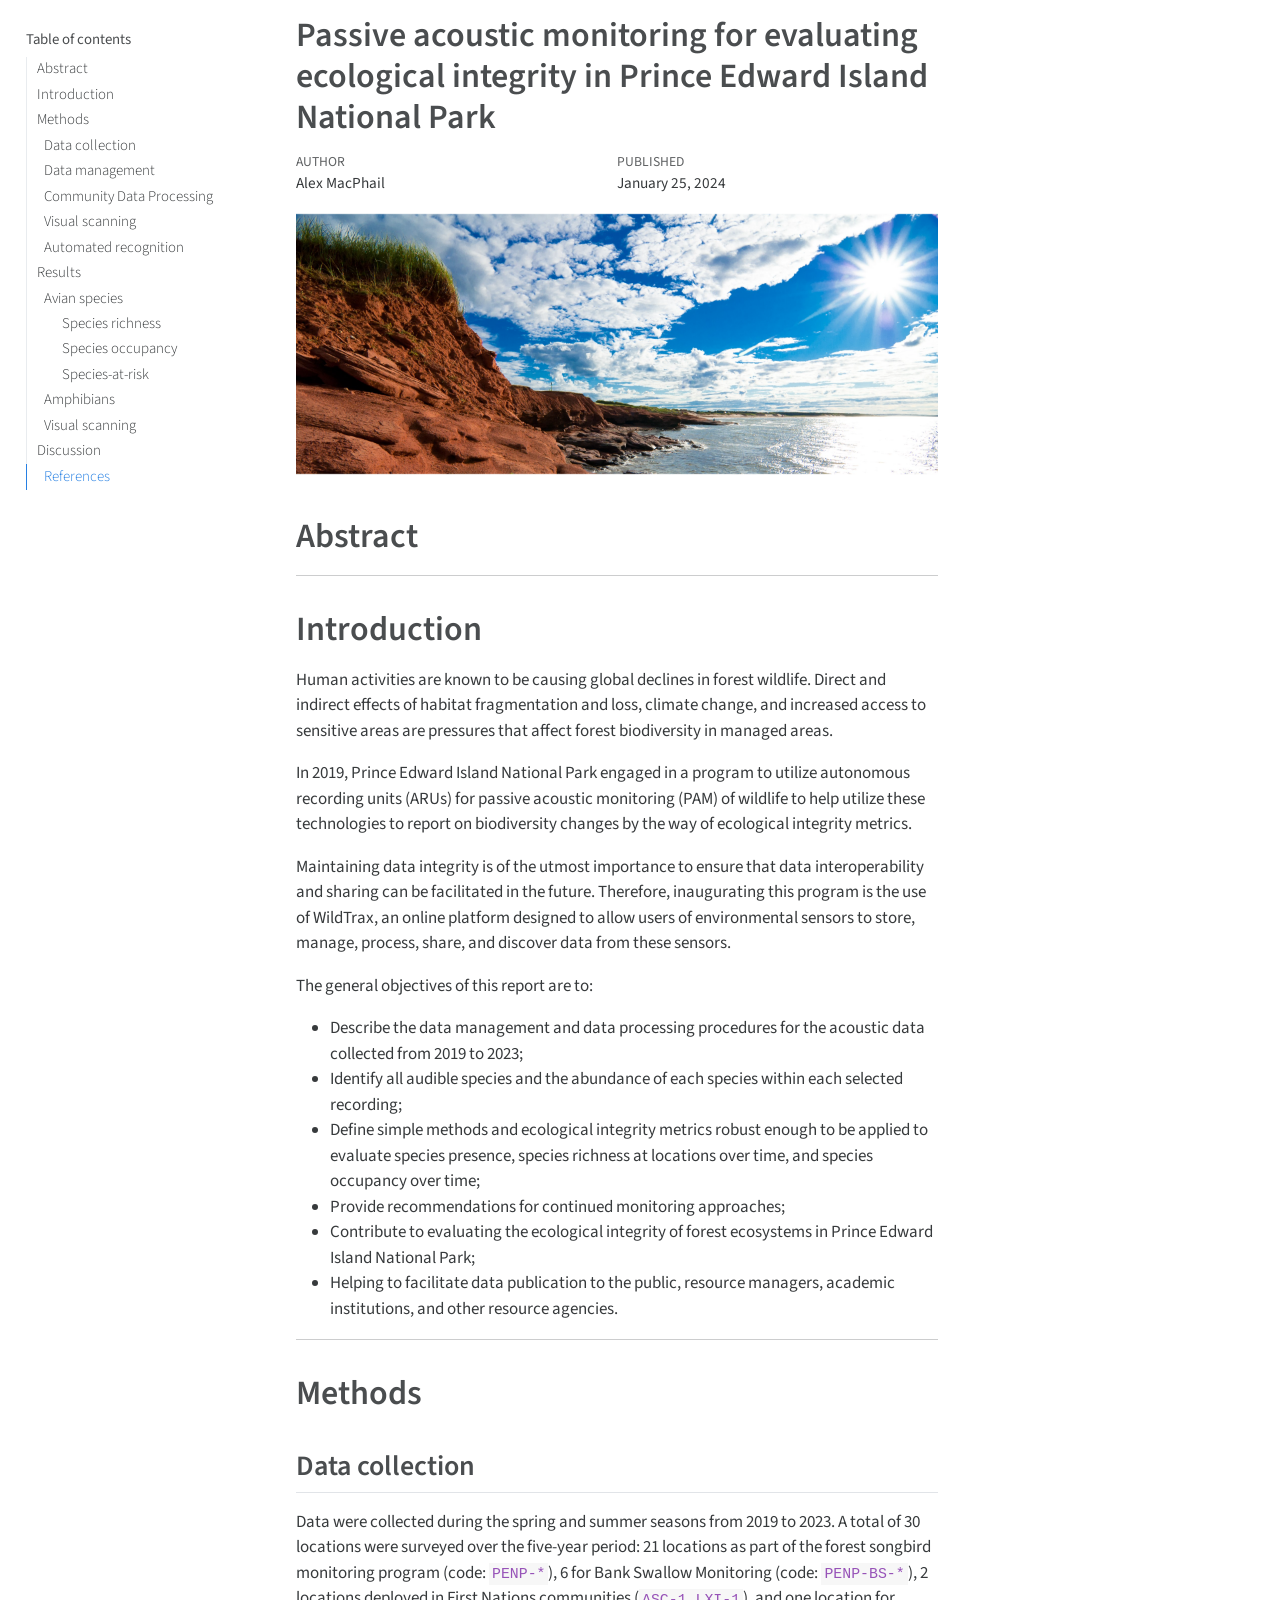
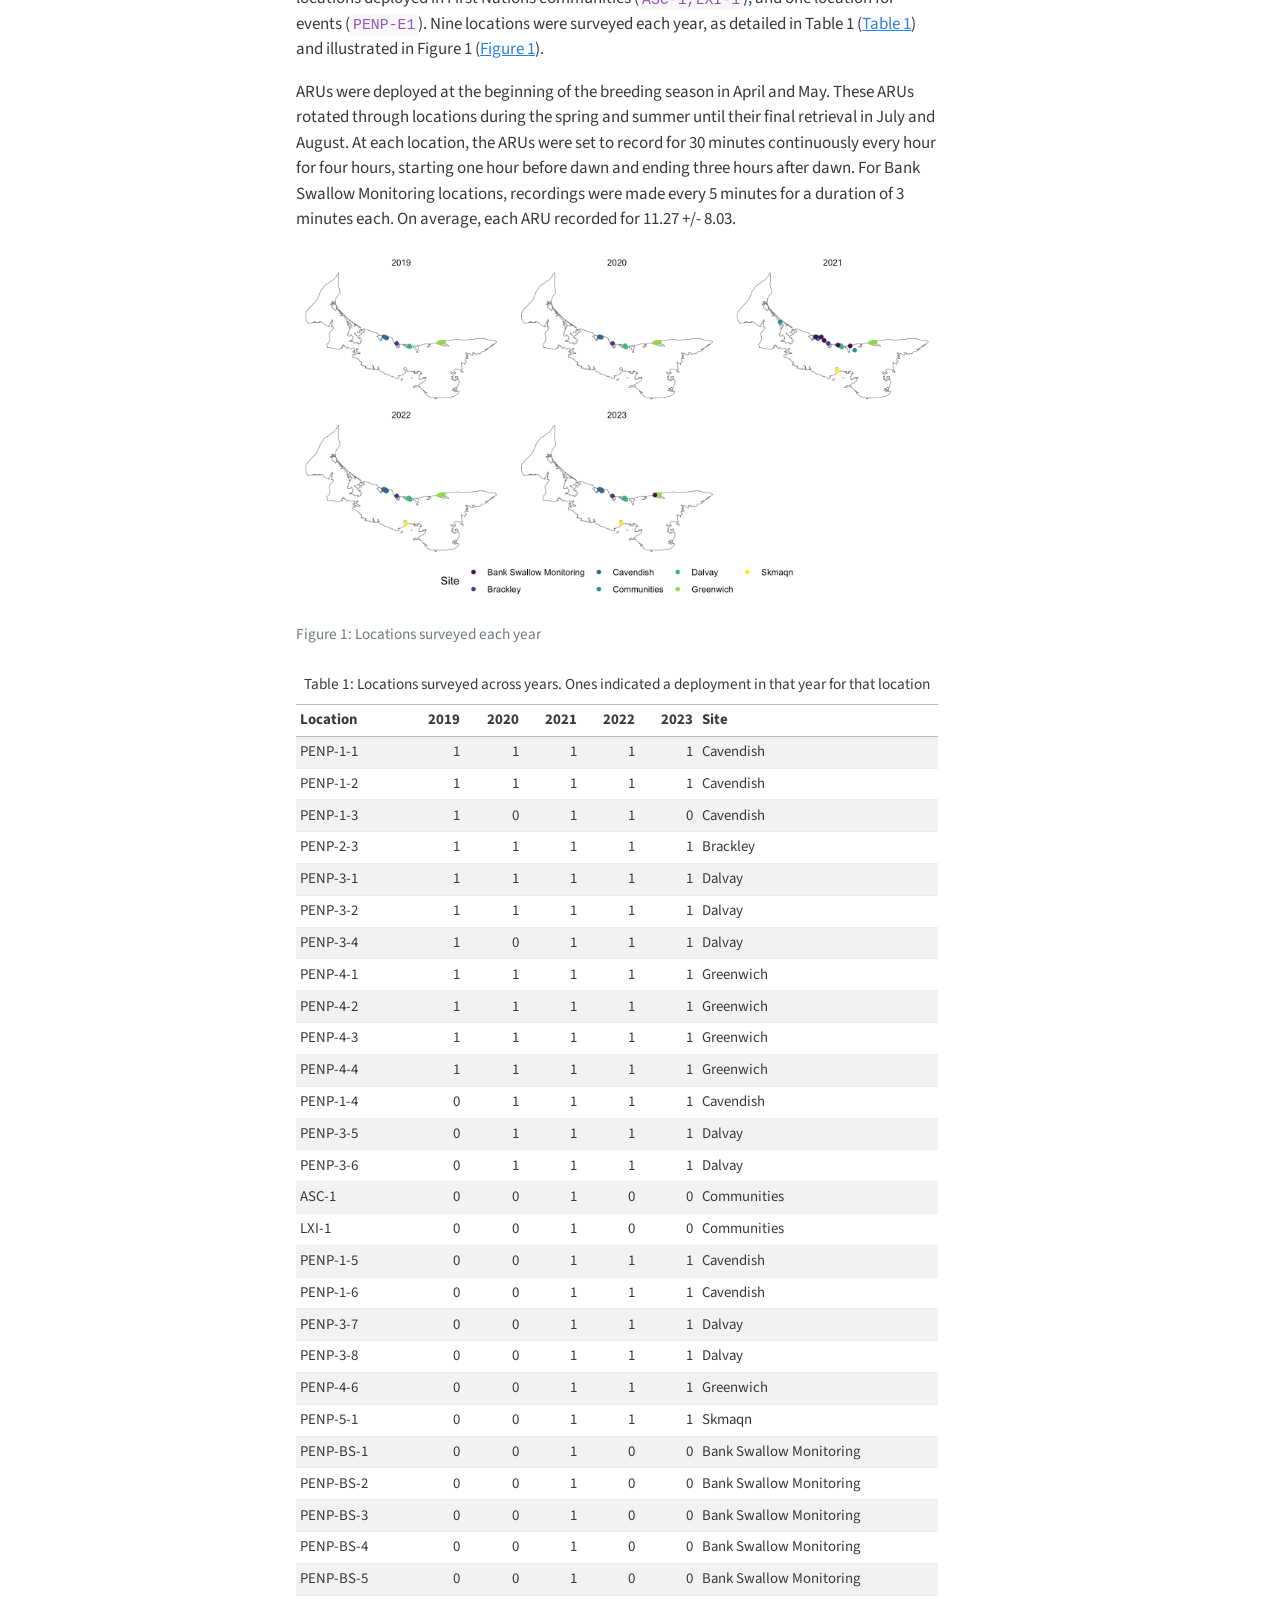
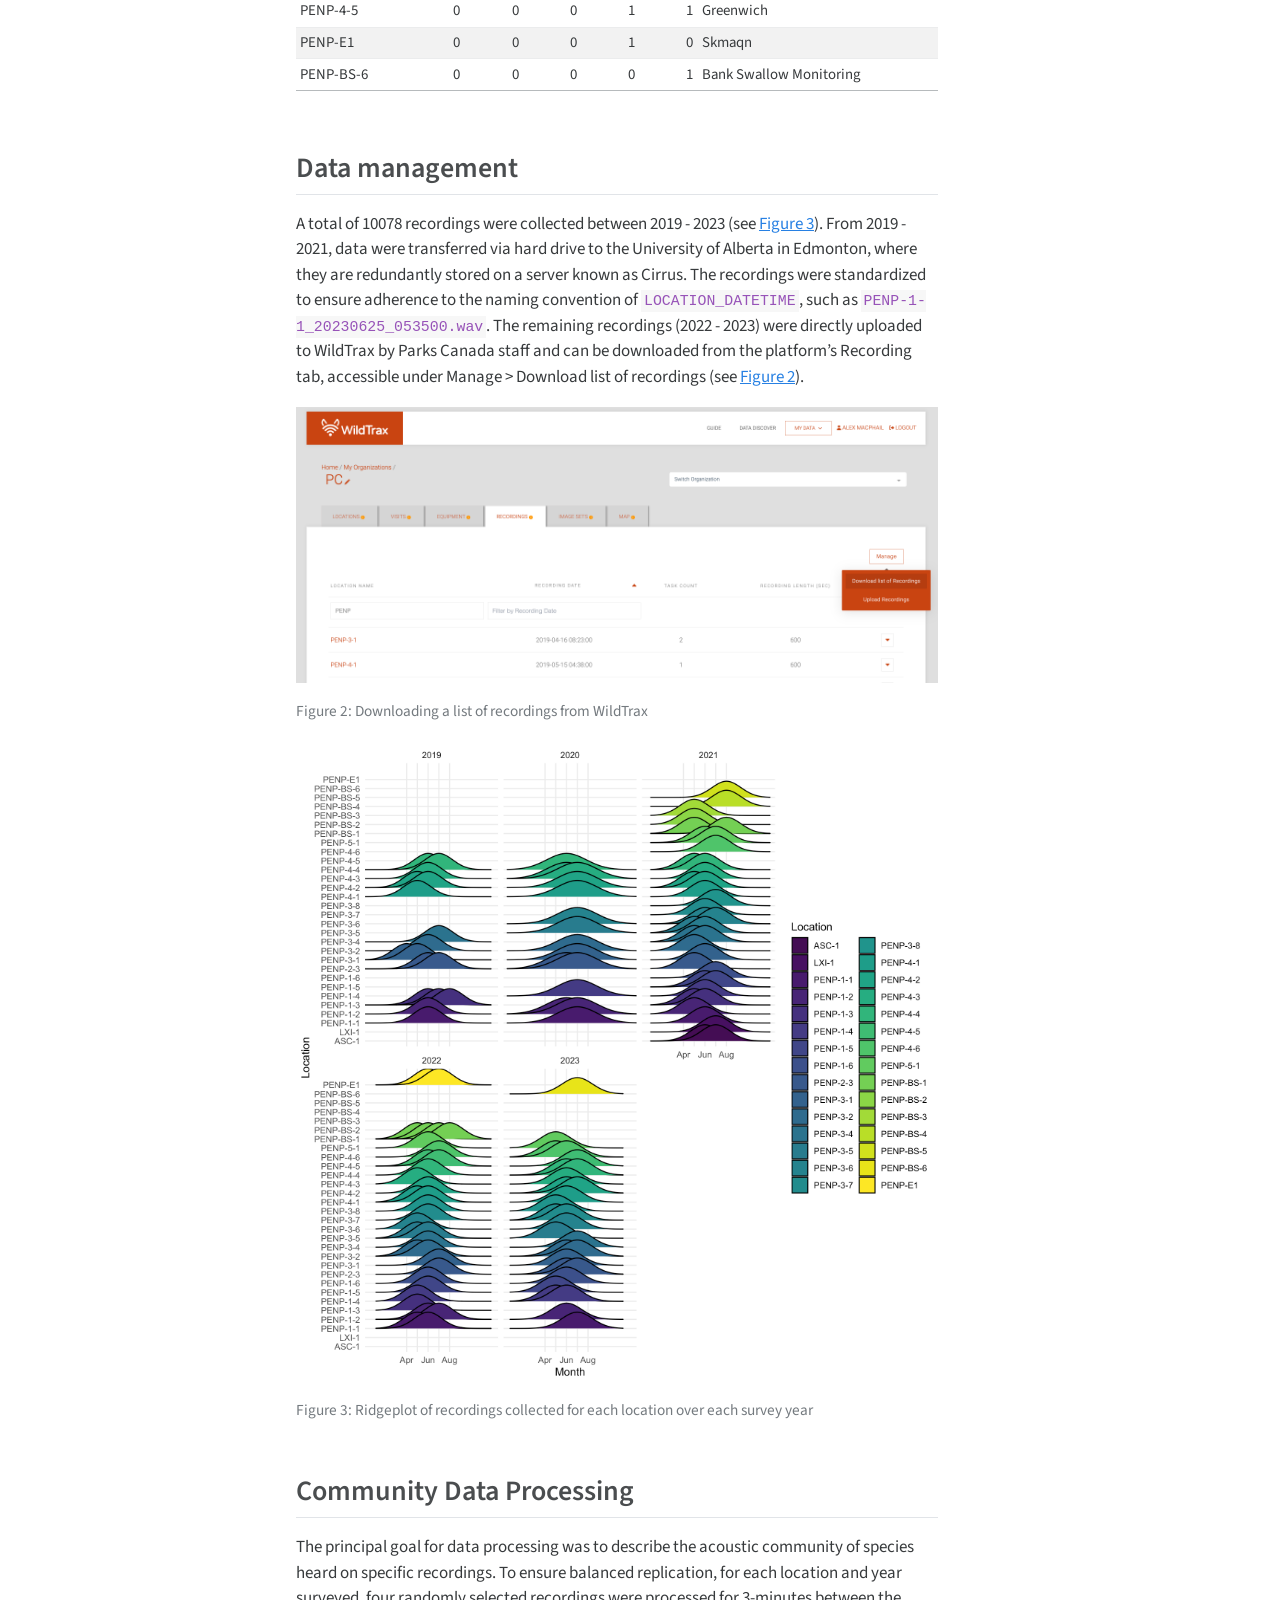
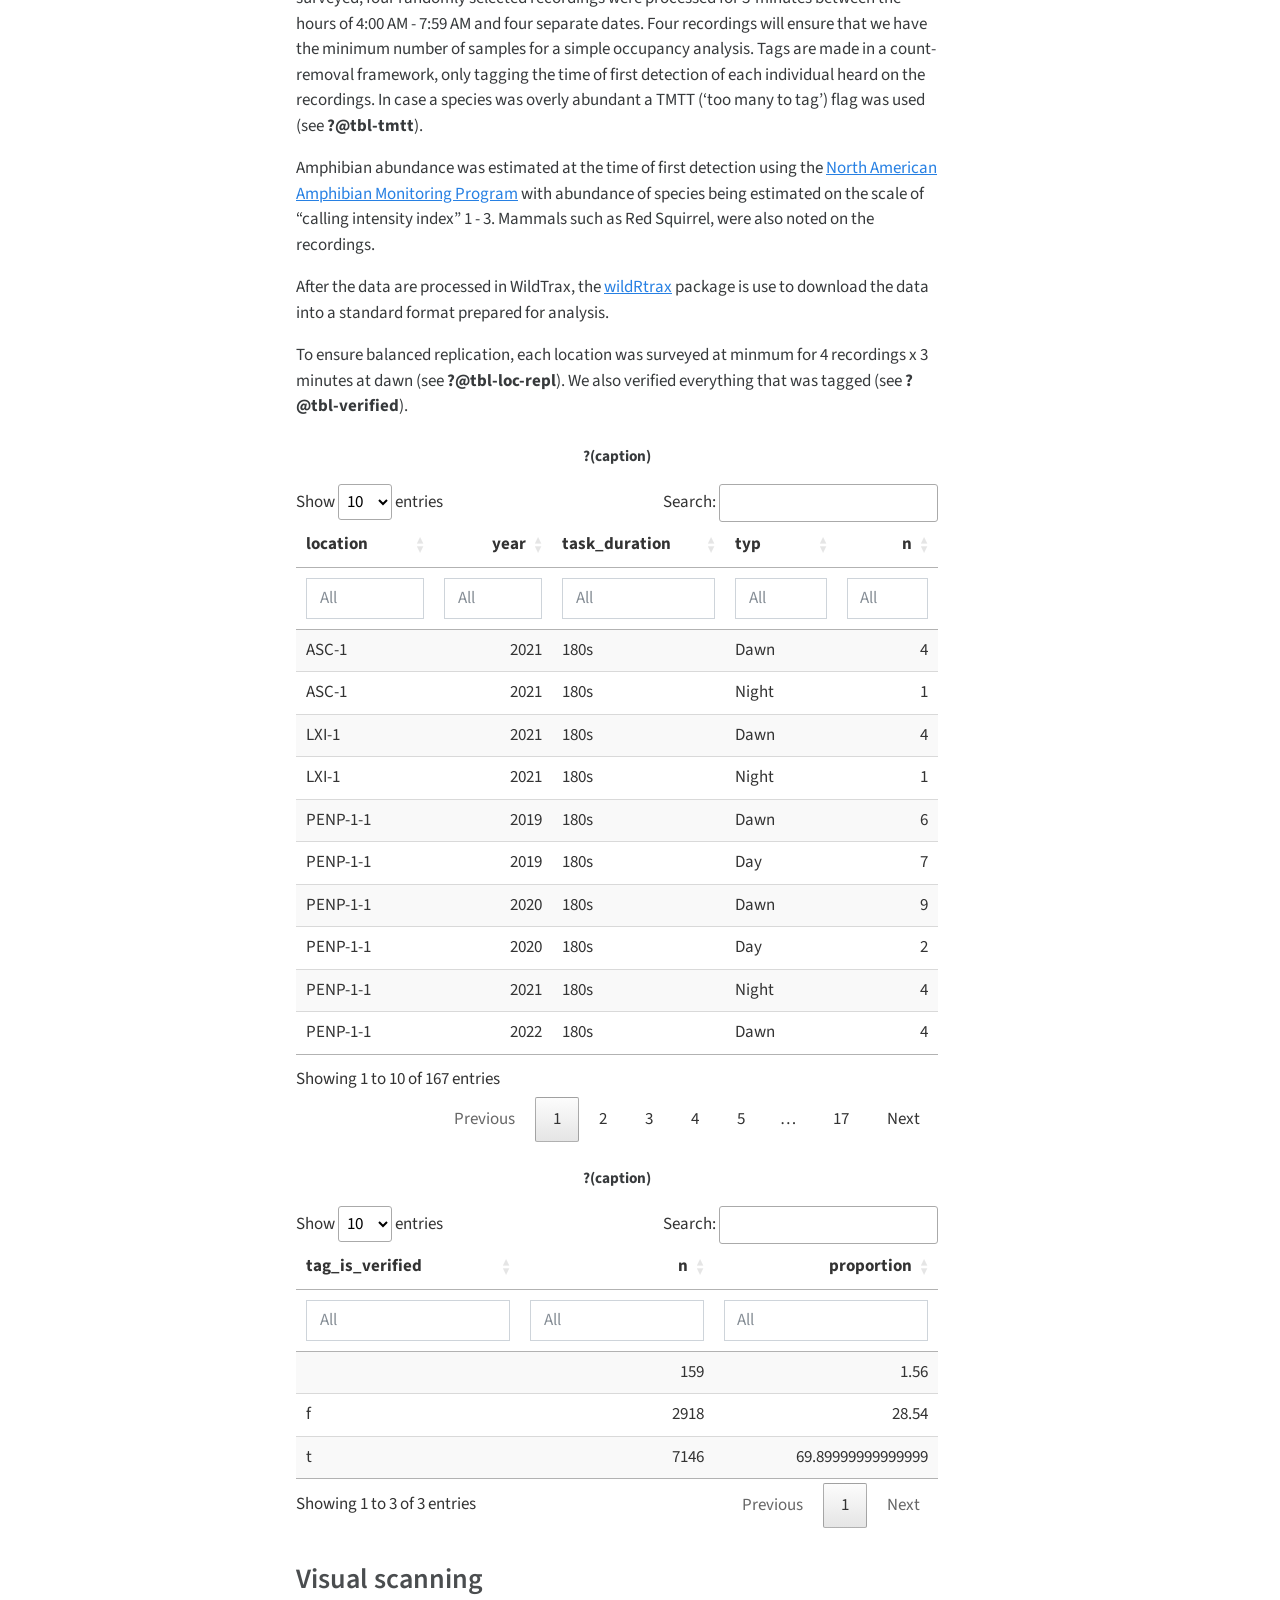
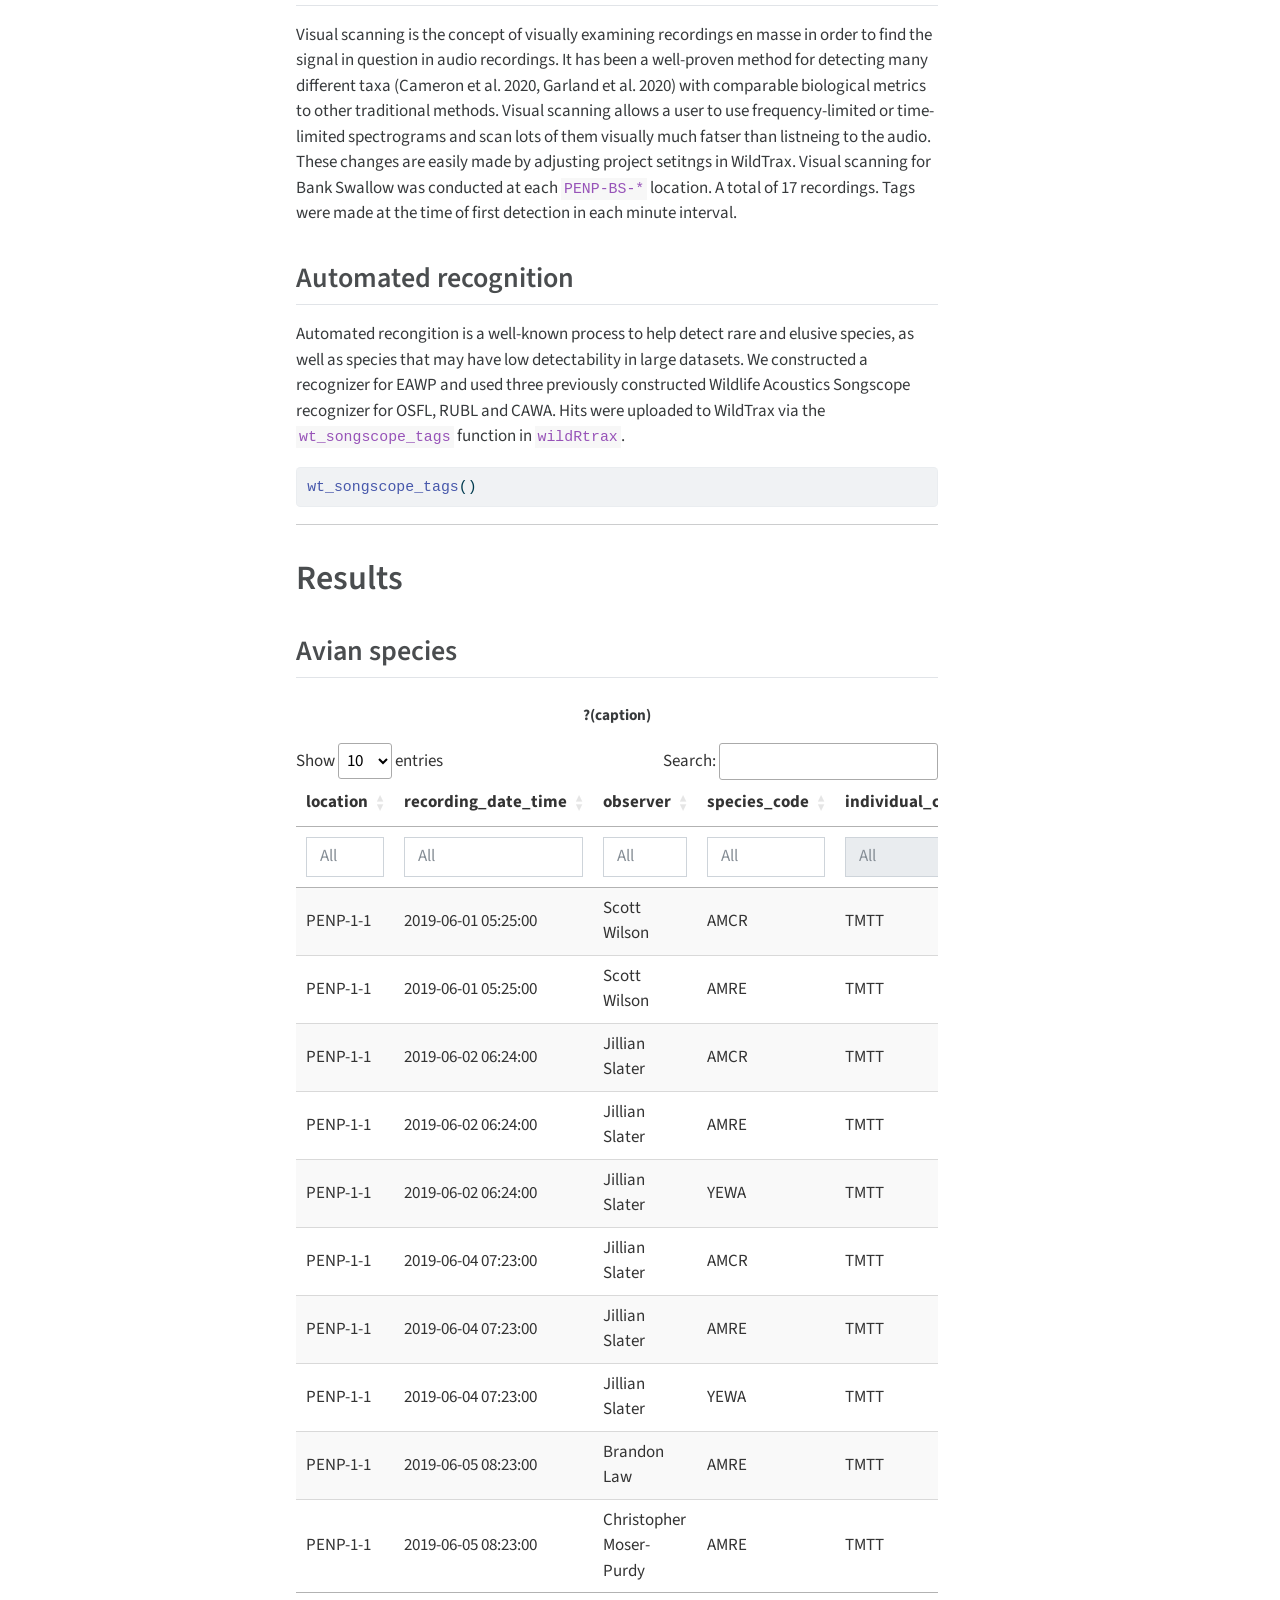
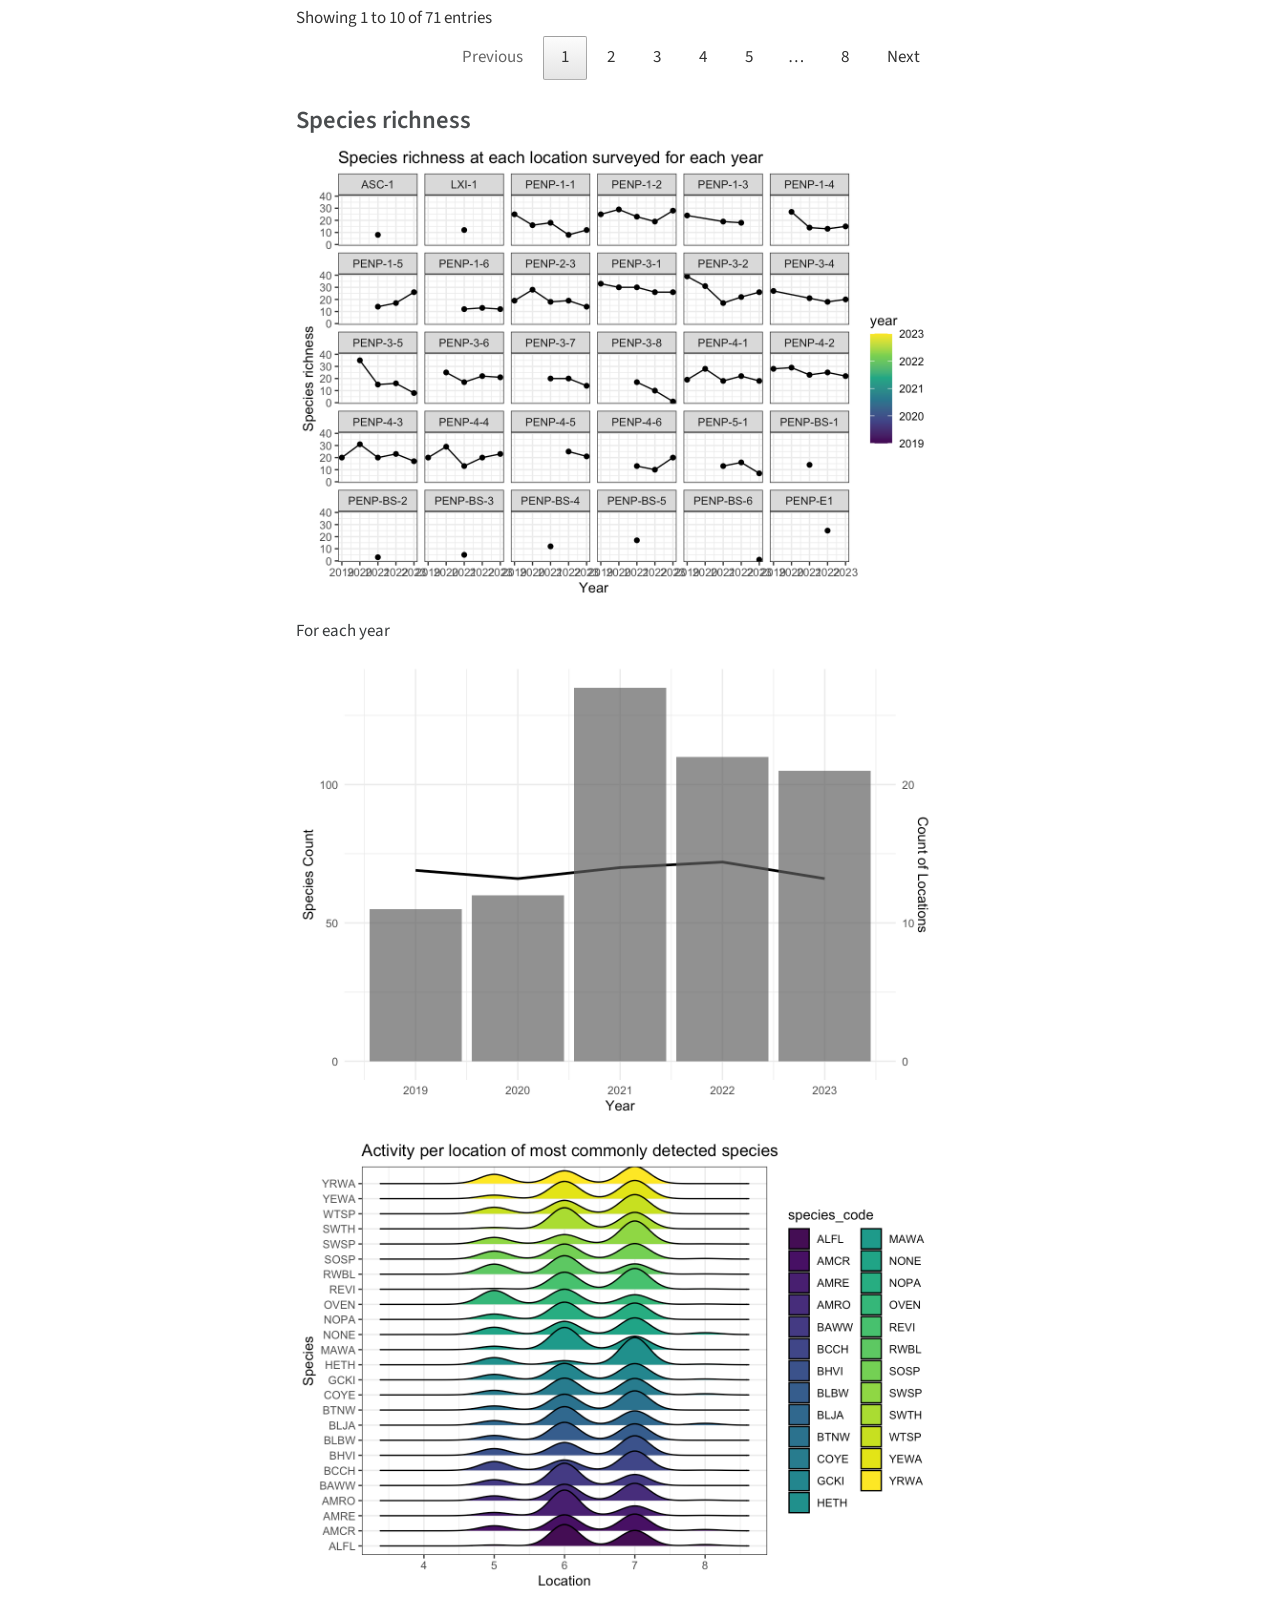
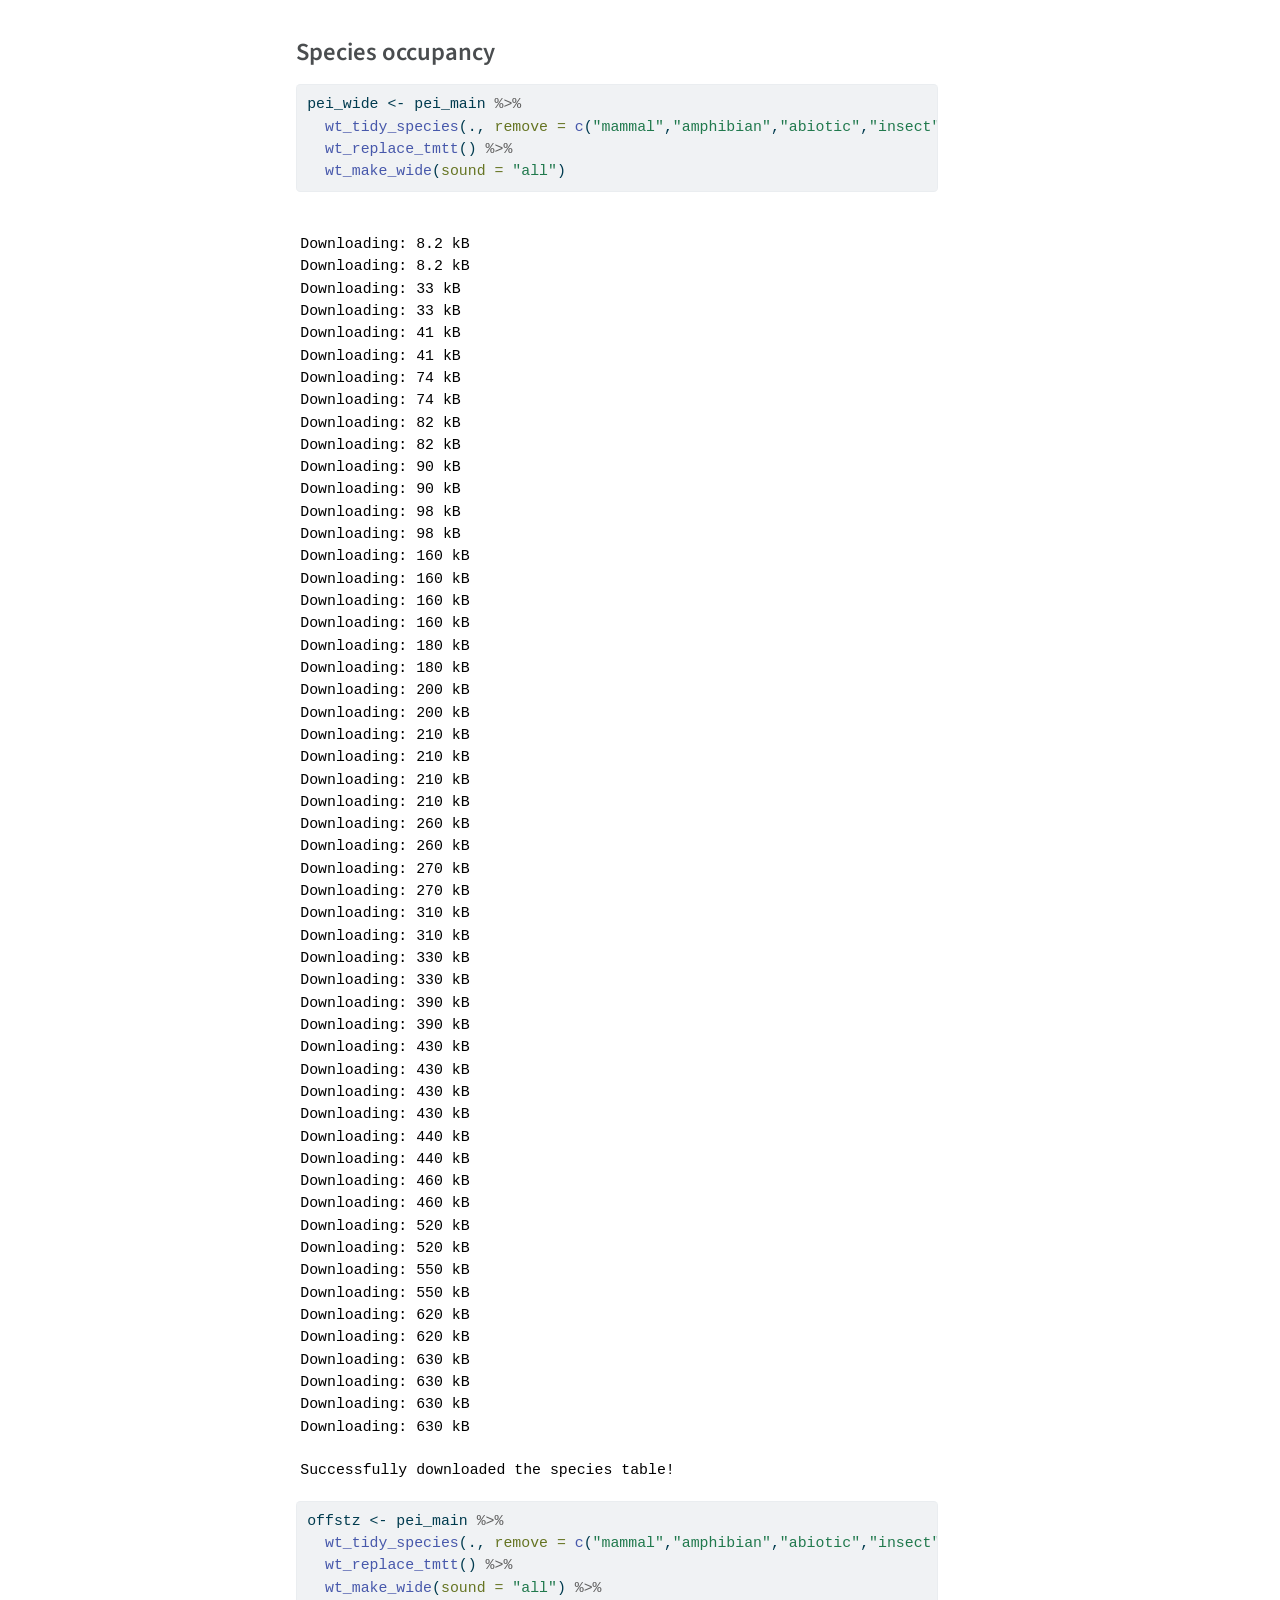
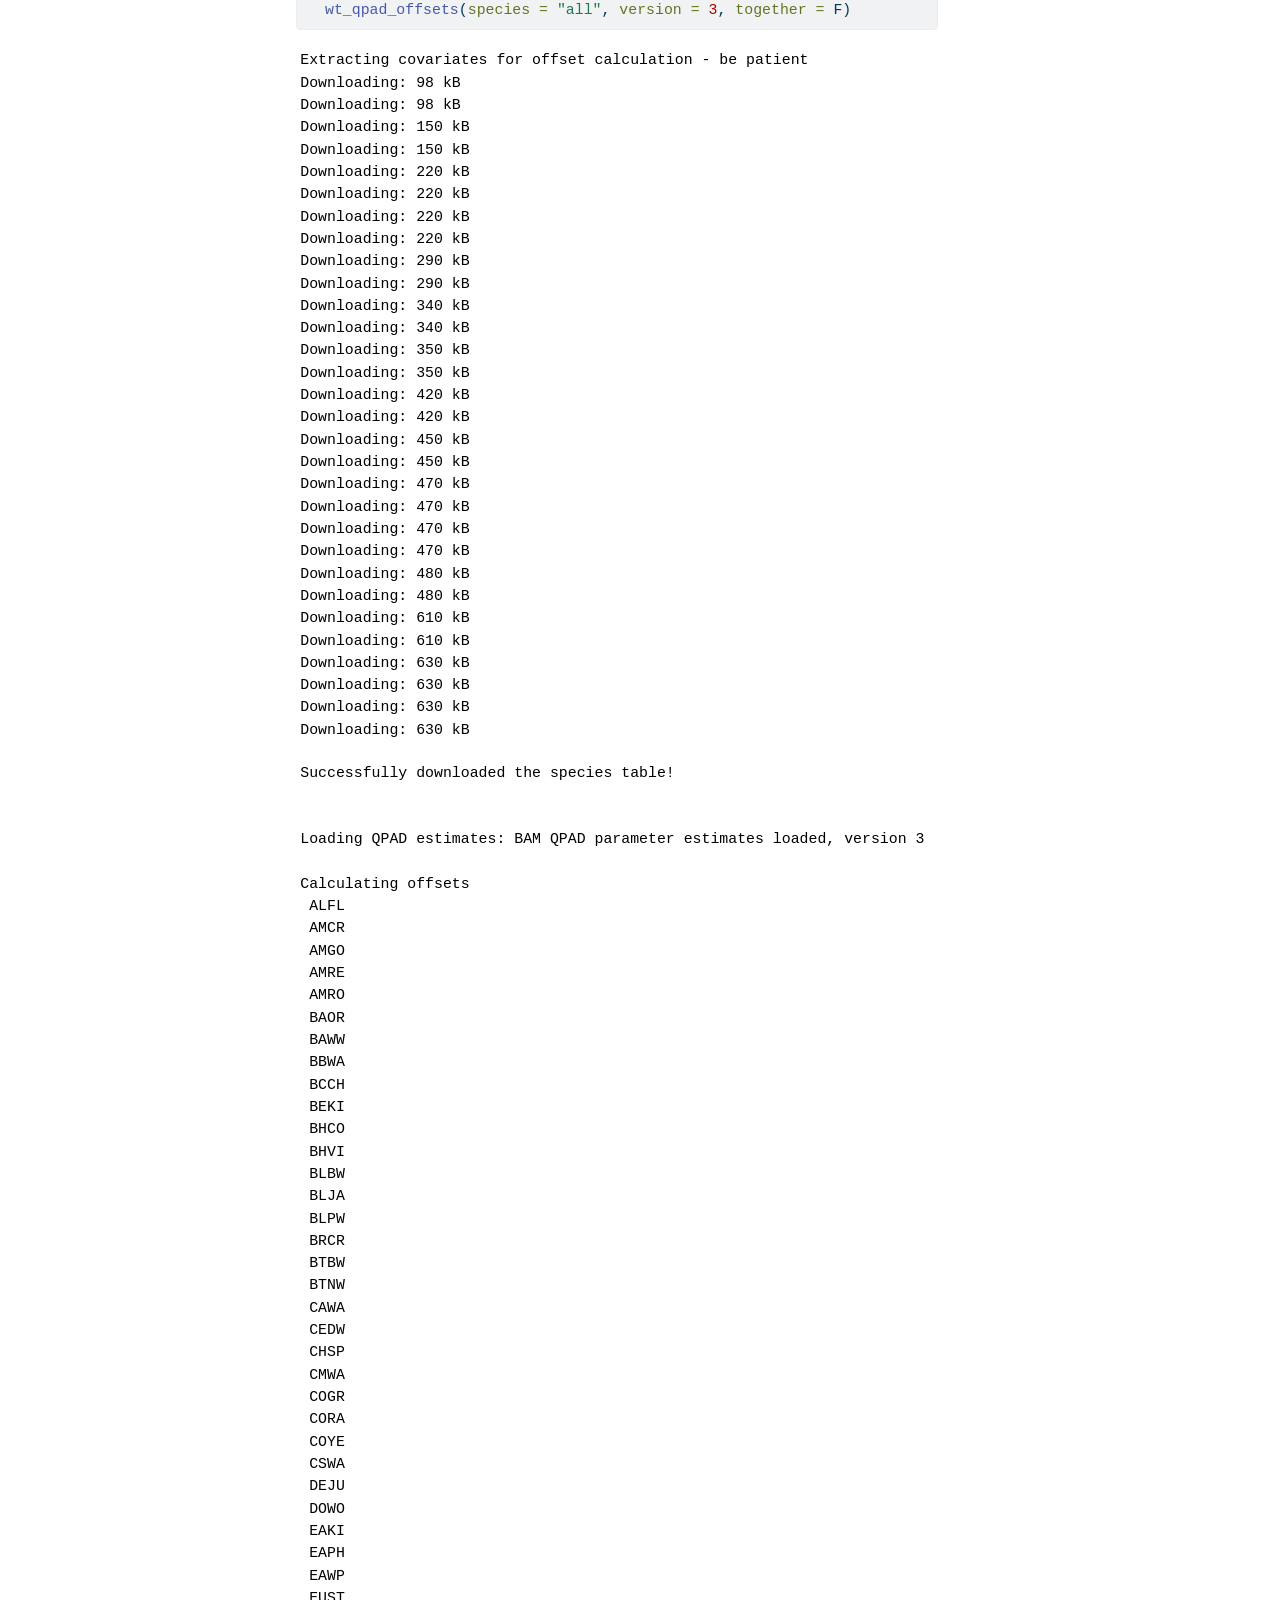
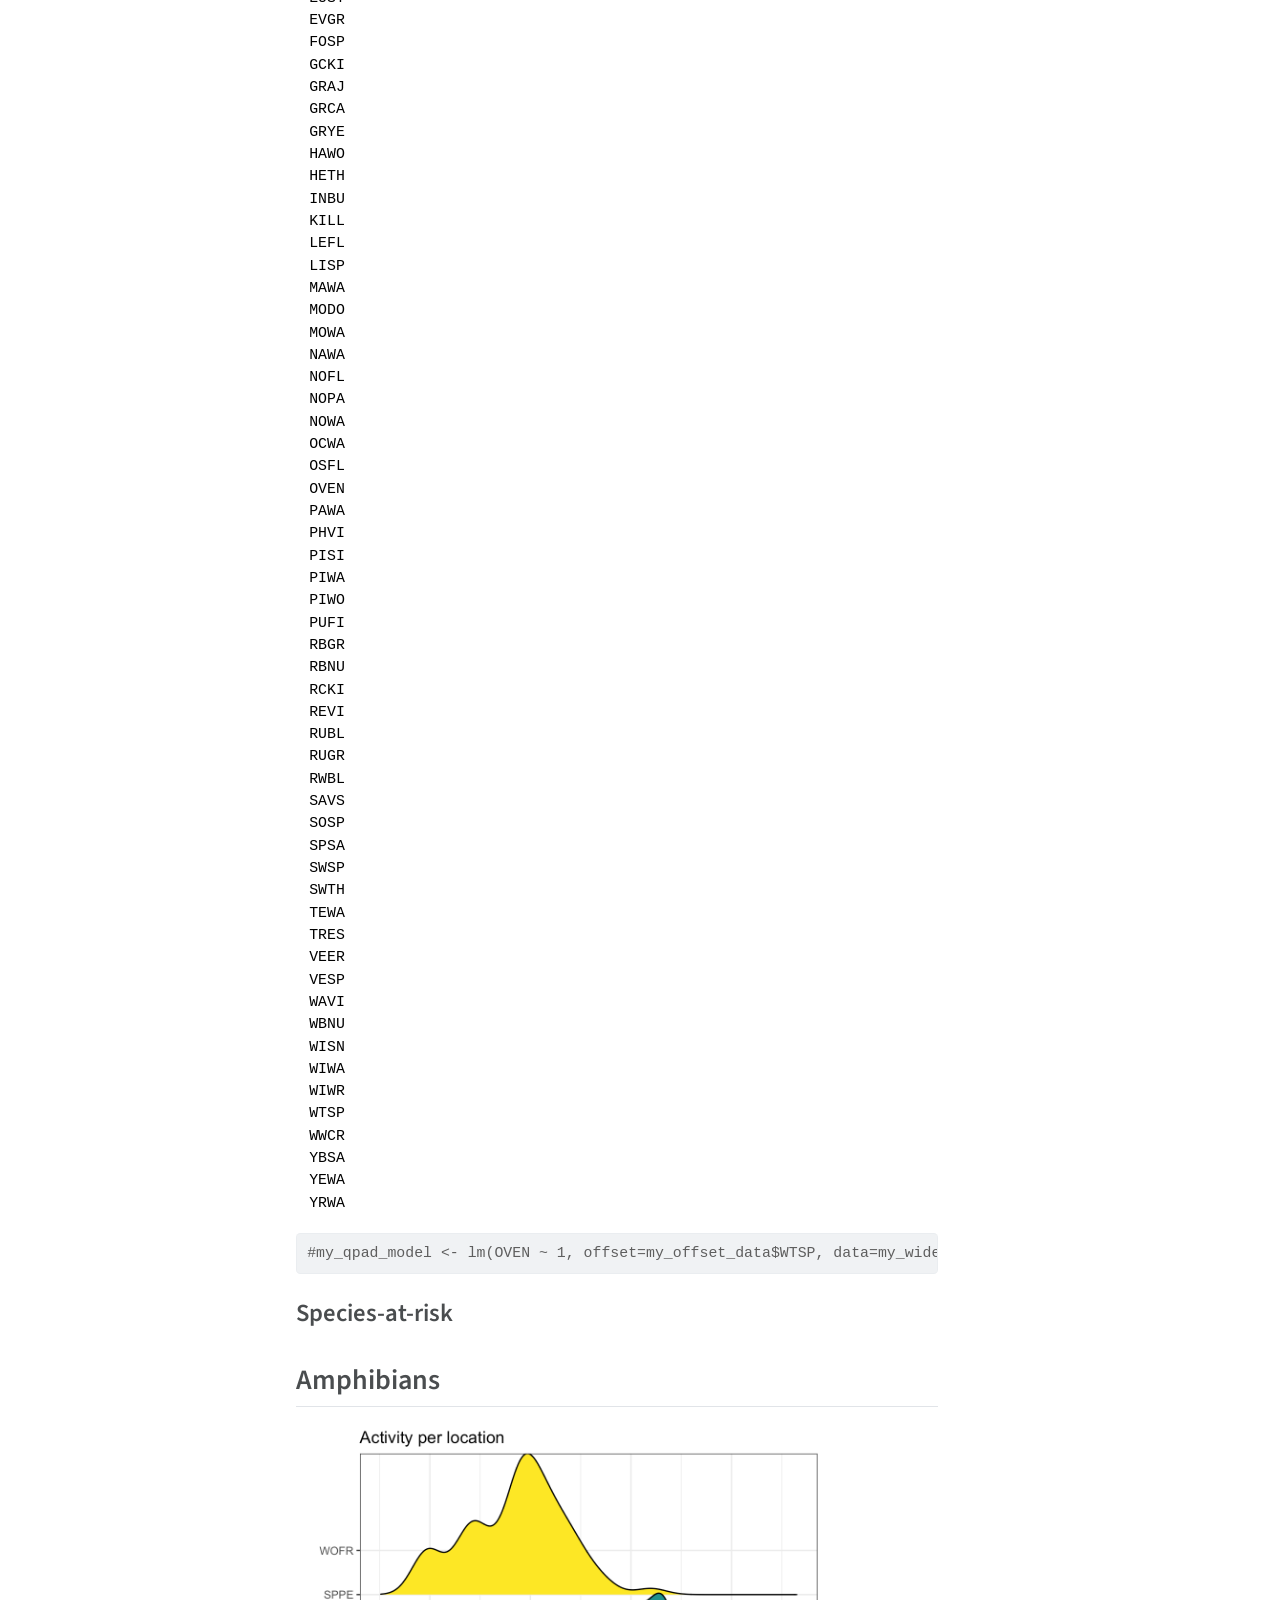
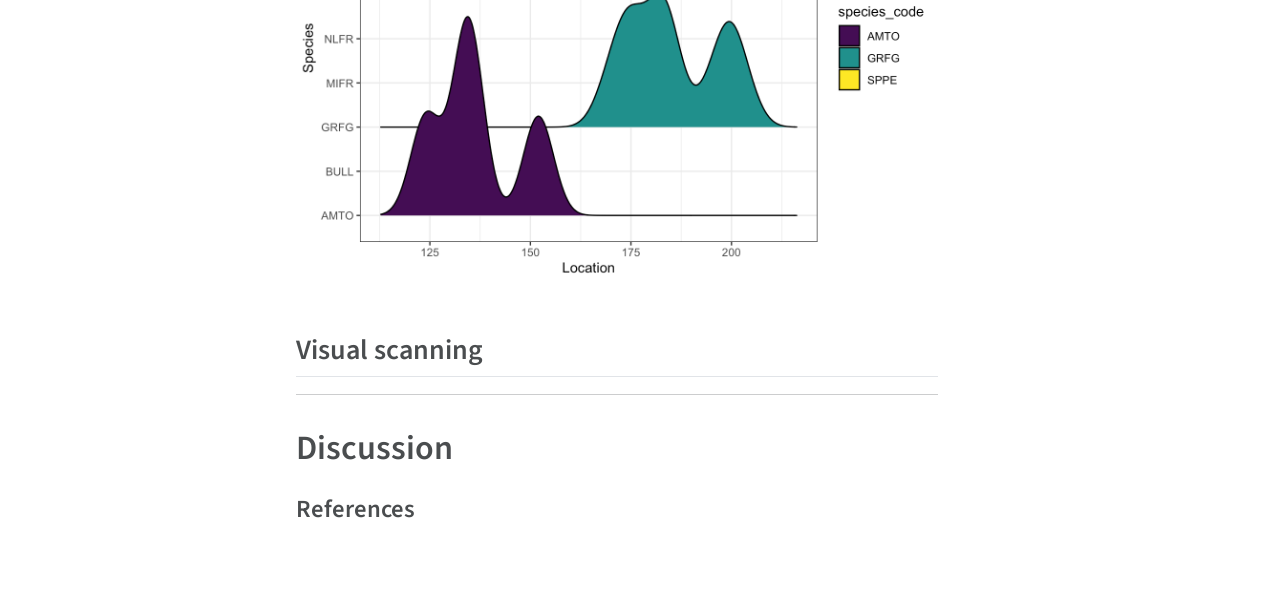
==== commit a2f46578: "moar content" ====
--- a/hello.html
+++ b/hello.html
@@ -2,12 +2,14 @@
 <html xmlns="http://www.w3.org/1999/xhtml" lang="en" xml:lang="en"><head>
 
 <meta charset="utf-8">
-<meta name="generator" content="quarto-1.3.353">
+<meta name="generator" content="quarto-1.3.450">
 
 <meta name="viewport" content="width=device-width, initial-scale=1.0, user-scalable=yes">
 
-
-<title>Report on the State of Birds in Prince Edward Island National Park</title>
+<meta name="author" content="Alex MacPhail">
+<meta name="dcterms.date" content="2024-01-25">
+
+<title>Passive acoustic monitoring for evaluating ecological integrity in Prince Edward Island National Park</title>
 <style>
 code{white-space: pre-wrap;}
 span.smallcaps{font-variant: small-caps;}
@@ -54,7 +56,26 @@
 @media screen {
 pre > code.sourceCode > span > a:first-child::before { text-decoration: underline; }
 }
-</style>
+/* CSS for citations */
+div.csl-bib-body { }
+div.csl-entry {
+  clear: both;
+}
+.hanging-indent div.csl-entry {
+  margin-left:2em;
+  text-indent:-2em;
+}
+div.csl-left-margin {
+  min-width:2em;
+  float:left;
+}
+div.csl-right-inline {
+  margin-left:2em;
+  padding-left:1em;
+}
+div.csl-indent {
+  margin-left: 2em;
+}</style>
 
 
 <script src="hello_files/libs/clipboard/clipboard.min.js"></script>
@@ -68,25 +89,85 @@
 <link href="hello_files/libs/bootstrap/bootstrap-icons.css" rel="stylesheet">
 <link href="hello_files/libs/bootstrap/bootstrap.min.css" rel="stylesheet" id="quarto-bootstrap" data-mode="light">
 
+<script src="hello_files/libs/htmlwidgets-1.6.2/htmlwidgets.js"></script>
+<link href="hello_files/libs/datatables-css-0.0.0/datatables-crosstalk.css" rel="stylesheet">
+<script src="hello_files/libs/datatables-binding-0.28/datatables.js"></script>
+<script src="hello_files/libs/jquery-3.6.0/jquery-3.6.0.min.js"></script>
+<link href="hello_files/libs/dt-core-1.13.4/css/jquery.dataTables.min.css" rel="stylesheet">
+<link href="hello_files/libs/dt-core-1.13.4/css/jquery.dataTables.extra.css" rel="stylesheet">
+<script src="hello_files/libs/dt-core-1.13.4/js/jquery.dataTables.min.js"></script>
+<link href="hello_files/libs/nouislider-7.0.10/jquery.nouislider.min.css" rel="stylesheet">
+<script src="hello_files/libs/nouislider-7.0.10/jquery.nouislider.min.js"></script>
+<link href="hello_files/libs/selectize-0.12.0/selectize.bootstrap3.css" rel="stylesheet">
+<script src="hello_files/libs/selectize-0.12.0/selectize.min.js"></script>
+<link href="hello_files/libs/crosstalk-1.2.0/css/crosstalk.min.css" rel="stylesheet">
+<script src="hello_files/libs/crosstalk-1.2.0/js/crosstalk.min.js"></script>
+
 
 </head>
 
-<body class="fullcontent">
-
-<div id="quarto-content" class="page-columns page-rows-contents page-layout-article">
-
+<body>
+
+<div id="quarto-content" class="page-columns page-rows-contents page-layout-article toc-left">
+<div id="quarto-sidebar-toc-left" class="sidebar toc-left">
+  <nav id="TOC" role="doc-toc" class="toc-active" data-toc-expanded="99">
+    <h2 id="toc-title">Table of contents</h2>
+   
+  <ul>
+  <li><a href="#abstract" id="toc-abstract" class="nav-link active" data-scroll-target="#abstract">Abstract</a></li>
+  <li><a href="#introduction" id="toc-introduction" class="nav-link" data-scroll-target="#introduction">Introduction</a></li>
+  <li><a href="#methods" id="toc-methods" class="nav-link" data-scroll-target="#methods">Methods</a>
+  <ul class="collapse">
+  <li><a href="#data-collection" id="toc-data-collection" class="nav-link" data-scroll-target="#data-collection">Data collection</a></li>
+  <li><a href="#data-management" id="toc-data-management" class="nav-link" data-scroll-target="#data-management">Data management</a></li>
+  <li><a href="#community-data-processing" id="toc-community-data-processing" class="nav-link" data-scroll-target="#community-data-processing">Community Data Processing</a></li>
+  <li><a href="#visual-scanning" id="toc-visual-scanning" class="nav-link" data-scroll-target="#visual-scanning">Visual scanning</a></li>
+  <li><a href="#automated-recognition" id="toc-automated-recognition" class="nav-link" data-scroll-target="#automated-recognition">Automated recognition</a></li>
+  </ul></li>
+  <li><a href="#results" id="toc-results" class="nav-link" data-scroll-target="#results">Results</a>
+  <ul class="collapse">
+  <li><a href="#avian-species" id="toc-avian-species" class="nav-link" data-scroll-target="#avian-species">Avian species</a>
+  <ul class="collapse">
+  <li><a href="#species-richness" id="toc-species-richness" class="nav-link" data-scroll-target="#species-richness">Species richness</a></li>
+  <li><a href="#species-occupancy" id="toc-species-occupancy" class="nav-link" data-scroll-target="#species-occupancy">Species occupancy</a></li>
+  <li><a href="#species-at-risk" id="toc-species-at-risk" class="nav-link" data-scroll-target="#species-at-risk">Species-at-risk</a></li>
+  </ul></li>
+  <li><a href="#amphibians" id="toc-amphibians" class="nav-link" data-scroll-target="#amphibians">Amphibians</a></li>
+  <li><a href="#visual-scanning-1" id="toc-visual-scanning-1" class="nav-link" data-scroll-target="#visual-scanning-1">Visual scanning</a></li>
+  </ul></li>
+  <li><a href="#discussion" id="toc-discussion" class="nav-link" data-scroll-target="#discussion">Discussion</a>
+  <ul class="collapse">
+  <li><a href="#references" id="toc-references" class="nav-link" data-scroll-target="#references">References</a></li>
+  </ul></li>
+  </ul>
+</nav>
+</div>
+<div id="quarto-margin-sidebar" class="sidebar margin-sidebar">
+</div>
 <main class="content" id="quarto-document-content">
 
 <header id="title-block-header" class="quarto-title-block default">
 <div class="quarto-title">
-<h1 class="title">Report on the State of Birds in Prince Edward Island National Park</h1>
+<h1 class="title">Passive acoustic monitoring for evaluating ecological integrity in Prince Edward Island National Park</h1>
 </div>
 
 
 
 <div class="quarto-title-meta">
 
+    <div>
+    <div class="quarto-title-meta-heading">Author</div>
+    <div class="quarto-title-meta-contents">
+             <p>Alex MacPhail </p>
+          </div>
+  </div>
     
+    <div>
+    <div class="quarto-title-meta-heading">Published</div>
+    <div class="quarto-title-meta-contents">
+      <p class="date">January 25, 2024</p>
+    </div>
+  </div>
   
     
   </div>
@@ -94,2518 +175,669 @@
 
 </header>
 
-<div class="quarto-figure quarto-figure-center" style="float:right;">
+<div class="quarto-figure quarto-figure-center" style="float:left`;">
 <figure class="figure">
 <p><img src="peinpheader.png" class="img-fluid figure-img" alt="Photo of the ocean"></p>
 </figure>
 </div>
-<section id="introduction" class="level2">
-<h2 class="anchored" data-anchor-id="introduction">Introduction</h2>
-<p>Prince Edward Island National Park is…</p>
-</section>
-<section id="methods" class="level2">
-<h2 class="anchored" data-anchor-id="methods">Methods</h2>
-<section id="community" class="level3">
-<h3 class="anchored" data-anchor-id="community">Community</h3>
-</section>
-<section id="visual-scanning" class="level3">
-<h3 class="anchored" data-anchor-id="visual-scanning">Visual scanning</h3>
-</section>
-<section id="automated-recognition" class="level3">
-<h3 class="anchored" data-anchor-id="automated-recognition">Automated recognition</h3>
+<section id="abstract" class="level1">
+<h1>Abstract</h1>
+<hr>
+</section>
+<section id="introduction" class="level1">
+<h1>Introduction</h1>
+<p>Human activities are known to be causing global declines in forest wildlife. Direct and indirect effects of habitat fragmentation and loss, climate change, and increased access to sensitive areas are pressures that affect forest biodiversity in managed areas.</p>
+<p>In 2019, Prince Edward Island National Park engaged in a program to utilize autonomous recording units (ARUs) for passive acoustic monitoring (PAM) of wildlife to help utilize these technologies to report on biodiversity changes by the way of ecological integrity metrics.</p>
+<p>Maintaining data integrity is of the utmost importance to ensure that data interoperability and sharing can be facilitated in the future. Therefore, inaugurating this program is the use of WildTrax, an online platform designed to allow users of environmental sensors to store, manage, process, share, and discover data from these sensors.</p>
+<p>The general objectives of this report are to:</p>
+<ul>
+<li>Describe the data management and data processing procedures for the acoustic data collected from 2019 to 2023;</li>
+<li>Identify all audible species and the abundance of each species within each selected recording;</li>
+<li>Define simple methods and ecological integrity metrics robust enough to be applied to evaluate species presence, species richness at locations over time, and species occupancy over time;</li>
+<li>Provide recommendations for continued monitoring approaches;</li>
+<li>Contribute to evaluating the ecological integrity of forest ecosystems in Prince Edward Island National Park;</li>
+<li>Helping to facilitate data publication to the public, resource managers, academic institutions, and other resource agencies.</li>
+</ul>
+<hr>
+</section>
+<section id="methods" class="level1">
+<h1>Methods</h1>
+<section id="data-collection" class="level2">
+<h2 class="anchored" data-anchor-id="data-collection">Data collection</h2>
+<p>Data were collected during the spring and summer seasons from 2019 to 2023. A total of 30 locations were surveyed over the five-year period: 21 locations as part of the forest songbird monitoring program (code: <code>PENP-*</code>), 6 for Bank Swallow Monitoring (code: <code>PENP-BS-*</code>), 2 locations deployed in First Nations communities (<code>ASC-1,LXI-1</code>), and one location for events (<code>PENP-E1</code>). Nine locations were surveyed each year, as detailed in Table 1 (<a href="#tbl-loc-summary">Table&nbsp;1</a>) and illustrated in Figure 1 (<a href="#fig-locs">Figure&nbsp;1</a>).</p>
+<p>ARUs were deployed at the beginning of the breeding season in April and May. These ARUs rotated through locations during the spring and summer until their final retrieval in July and August. At each location, the ARUs were set to record for 30 minutes continuously every hour for four hours, starting one hour before dawn and ending three hours after dawn. For Bank Swallow Monitoring locations, recordings were made every 5 minutes for a duration of 3 minutes each. On average, each ARU recorded for 11.27 +/- 8.03.</p>
+<div class="cell">
+<div class="cell-output-display">
+<div id="fig-locs" class="quarto-figure quarto-figure-center anchored">
+<figure class="figure">
+<p><img src="hello_files/figure-html/fig-locs-1.png" class="img-fluid figure-img" width="864"></p>
+<figcaption class="figure-caption">Figure&nbsp;1: Locations surveyed each year</figcaption>
+</figure>
+</div>
+</div>
+</div>
+<div class="cell">
+<div class="cell-output-display">
+<div id="tbl-loc-summary" class="anchored">
+<table data-quarto-postprocess="true" class="table table-sm table-striped small">
+<caption>Table&nbsp;1: Locations surveyed across years. Ones indicated a deployment in that year for that location</caption>
+<thead>
+<tr class="header">
+<th style="text-align: left;" data-quarto-table-cell-role="th">Location</th>
+<th style="text-align: right;" data-quarto-table-cell-role="th">2019</th>
+<th style="text-align: right;" data-quarto-table-cell-role="th">2020</th>
+<th style="text-align: right;" data-quarto-table-cell-role="th">2021</th>
+<th style="text-align: right;" data-quarto-table-cell-role="th">2022</th>
+<th style="text-align: right;" data-quarto-table-cell-role="th">2023</th>
+<th style="text-align: left;" data-quarto-table-cell-role="th">Site</th>
+</tr>
+</thead>
+<tbody>
+<tr class="odd">
+<td style="text-align: left;">PENP-1-1</td>
+<td style="text-align: right;">1</td>
+<td style="text-align: right;">1</td>
+<td style="text-align: right;">1</td>
+<td style="text-align: right;">1</td>
+<td style="text-align: right;">1</td>
+<td style="text-align: left;">Cavendish</td>
+</tr>
+<tr class="even">
+<td style="text-align: left;">PENP-1-2</td>
+<td style="text-align: right;">1</td>
+<td style="text-align: right;">1</td>
+<td style="text-align: right;">1</td>
+<td style="text-align: right;">1</td>
+<td style="text-align: right;">1</td>
+<td style="text-align: left;">Cavendish</td>
+</tr>
+<tr class="odd">
+<td style="text-align: left;">PENP-1-3</td>
+<td style="text-align: right;">1</td>
+<td style="text-align: right;">0</td>
+<td style="text-align: right;">1</td>
+<td style="text-align: right;">1</td>
+<td style="text-align: right;">0</td>
+<td style="text-align: left;">Cavendish</td>
+</tr>
+<tr class="even">
+<td style="text-align: left;">PENP-2-3</td>
+<td style="text-align: right;">1</td>
+<td style="text-align: right;">1</td>
+<td style="text-align: right;">1</td>
+<td style="text-align: right;">1</td>
+<td style="text-align: right;">1</td>
+<td style="text-align: left;">Brackley</td>
+</tr>
+<tr class="odd">
+<td style="text-align: left;">PENP-3-1</td>
+<td style="text-align: right;">1</td>
+<td style="text-align: right;">1</td>
+<td style="text-align: right;">1</td>
+<td style="text-align: right;">1</td>
+<td style="text-align: right;">1</td>
+<td style="text-align: left;">Dalvay</td>
+</tr>
+<tr class="even">
+<td style="text-align: left;">PENP-3-2</td>
+<td style="text-align: right;">1</td>
+<td style="text-align: right;">1</td>
+<td style="text-align: right;">1</td>
+<td style="text-align: right;">1</td>
+<td style="text-align: right;">1</td>
+<td style="text-align: left;">Dalvay</td>
+</tr>
+<tr class="odd">
+<td style="text-align: left;">PENP-3-4</td>
+<td style="text-align: right;">1</td>
+<td style="text-align: right;">0</td>
+<td style="text-align: right;">1</td>
+<td style="text-align: right;">1</td>
+<td style="text-align: right;">1</td>
+<td style="text-align: left;">Dalvay</td>
+</tr>
+<tr class="even">
+<td style="text-align: left;">PENP-4-1</td>
+<td style="text-align: right;">1</td>
+<td style="text-align: right;">1</td>
+<td style="text-align: right;">1</td>
+<td style="text-align: right;">1</td>
+<td style="text-align: right;">1</td>
+<td style="text-align: left;">Greenwich</td>
+</tr>
+<tr class="odd">
+<td style="text-align: left;">PENP-4-2</td>
+<td style="text-align: right;">1</td>
+<td style="text-align: right;">1</td>
+<td style="text-align: right;">1</td>
+<td style="text-align: right;">1</td>
+<td style="text-align: right;">1</td>
+<td style="text-align: left;">Greenwich</td>
+</tr>
+<tr class="even">
+<td style="text-align: left;">PENP-4-3</td>
+<td style="text-align: right;">1</td>
+<td style="text-align: right;">1</td>
+<td style="text-align: right;">1</td>
+<td style="text-align: right;">1</td>
+<td style="text-align: right;">1</td>
+<td style="text-align: left;">Greenwich</td>
+</tr>
+<tr class="odd">
+<td style="text-align: left;">PENP-4-4</td>
+<td style="text-align: right;">1</td>
+<td style="text-align: right;">1</td>
+<td style="text-align: right;">1</td>
+<td style="text-align: right;">1</td>
+<td style="text-align: right;">1</td>
+<td style="text-align: left;">Greenwich</td>
+</tr>
+<tr class="even">
+<td style="text-align: left;">PENP-1-4</td>
+<td style="text-align: right;">0</td>
+<td style="text-align: right;">1</td>
+<td style="text-align: right;">1</td>
+<td style="text-align: right;">1</td>
+<td style="text-align: right;">1</td>
+<td style="text-align: left;">Cavendish</td>
+</tr>
+<tr class="odd">
+<td style="text-align: left;">PENP-3-5</td>
+<td style="text-align: right;">0</td>
+<td style="text-align: right;">1</td>
+<td style="text-align: right;">1</td>
+<td style="text-align: right;">1</td>
+<td style="text-align: right;">1</td>
+<td style="text-align: left;">Dalvay</td>
+</tr>
+<tr class="even">
+<td style="text-align: left;">PENP-3-6</td>
+<td style="text-align: right;">0</td>
+<td style="text-align: right;">1</td>
+<td style="text-align: right;">1</td>
+<td style="text-align: right;">1</td>
+<td style="text-align: right;">1</td>
+<td style="text-align: left;">Dalvay</td>
+</tr>
+<tr class="odd">
+<td style="text-align: left;">ASC-1</td>
+<td style="text-align: right;">0</td>
+<td style="text-align: right;">0</td>
+<td style="text-align: right;">1</td>
+<td style="text-align: right;">0</td>
+<td style="text-align: right;">0</td>
+<td style="text-align: left;">Communities</td>
+</tr>
+<tr class="even">
+<td style="text-align: left;">LXI-1</td>
+<td style="text-align: right;">0</td>
+<td style="text-align: right;">0</td>
+<td style="text-align: right;">1</td>
+<td style="text-align: right;">0</td>
+<td style="text-align: right;">0</td>
+<td style="text-align: left;">Communities</td>
+</tr>
+<tr class="odd">
+<td style="text-align: left;">PENP-1-5</td>
+<td style="text-align: right;">0</td>
+<td style="text-align: right;">0</td>
+<td style="text-align: right;">1</td>
+<td style="text-align: right;">1</td>
+<td style="text-align: right;">1</td>
+<td style="text-align: left;">Cavendish</td>
+</tr>
+<tr class="even">
+<td style="text-align: left;">PENP-1-6</td>
+<td style="text-align: right;">0</td>
+<td style="text-align: right;">0</td>
+<td style="text-align: right;">1</td>
+<td style="text-align: right;">1</td>
+<td style="text-align: right;">1</td>
+<td style="text-align: left;">Cavendish</td>
+</tr>
+<tr class="odd">
+<td style="text-align: left;">PENP-3-7</td>
+<td style="text-align: right;">0</td>
+<td style="text-align: right;">0</td>
+<td style="text-align: right;">1</td>
+<td style="text-align: right;">1</td>
+<td style="text-align: right;">1</td>
+<td style="text-align: left;">Dalvay</td>
+</tr>
+<tr class="even">
+<td style="text-align: left;">PENP-3-8</td>
+<td style="text-align: right;">0</td>
+<td style="text-align: right;">0</td>
+<td style="text-align: right;">1</td>
+<td style="text-align: right;">1</td>
+<td style="text-align: right;">1</td>
+<td style="text-align: left;">Dalvay</td>
+</tr>
+<tr class="odd">
+<td style="text-align: left;">PENP-4-6</td>
+<td style="text-align: right;">0</td>
+<td style="text-align: right;">0</td>
+<td style="text-align: right;">1</td>
+<td style="text-align: right;">1</td>
+<td style="text-align: right;">1</td>
+<td style="text-align: left;">Greenwich</td>
+</tr>
+<tr class="even">
+<td style="text-align: left;">PENP-5-1</td>
+<td style="text-align: right;">0</td>
+<td style="text-align: right;">0</td>
+<td style="text-align: right;">1</td>
+<td style="text-align: right;">1</td>
+<td style="text-align: right;">1</td>
+<td style="text-align: left;">Skmaqn</td>
+</tr>
+<tr class="odd">
+<td style="text-align: left;">PENP-BS-1</td>
+<td style="text-align: right;">0</td>
+<td style="text-align: right;">0</td>
+<td style="text-align: right;">1</td>
+<td style="text-align: right;">0</td>
+<td style="text-align: right;">0</td>
+<td style="text-align: left;">Bank Swallow Monitoring</td>
+</tr>
+<tr class="even">
+<td style="text-align: left;">PENP-BS-2</td>
+<td style="text-align: right;">0</td>
+<td style="text-align: right;">0</td>
+<td style="text-align: right;">1</td>
+<td style="text-align: right;">0</td>
+<td style="text-align: right;">0</td>
+<td style="text-align: left;">Bank Swallow Monitoring</td>
+</tr>
+<tr class="odd">
+<td style="text-align: left;">PENP-BS-3</td>
+<td style="text-align: right;">0</td>
+<td style="text-align: right;">0</td>
+<td style="text-align: right;">1</td>
+<td style="text-align: right;">0</td>
+<td style="text-align: right;">0</td>
+<td style="text-align: left;">Bank Swallow Monitoring</td>
+</tr>
+<tr class="even">
+<td style="text-align: left;">PENP-BS-4</td>
+<td style="text-align: right;">0</td>
+<td style="text-align: right;">0</td>
+<td style="text-align: right;">1</td>
+<td style="text-align: right;">0</td>
+<td style="text-align: right;">0</td>
+<td style="text-align: left;">Bank Swallow Monitoring</td>
+</tr>
+<tr class="odd">
+<td style="text-align: left;">PENP-BS-5</td>
+<td style="text-align: right;">0</td>
+<td style="text-align: right;">0</td>
+<td style="text-align: right;">1</td>
+<td style="text-align: right;">0</td>
+<td style="text-align: right;">0</td>
+<td style="text-align: left;">Bank Swallow Monitoring</td>
+</tr>
+<tr class="even">
+<td style="text-align: left;">PENP-4-5</td>
+<td style="text-align: right;">0</td>
+<td style="text-align: right;">0</td>
+<td style="text-align: right;">0</td>
+<td style="text-align: right;">1</td>
+<td style="text-align: right;">1</td>
+<td style="text-align: left;">Greenwich</td>
+</tr>
+<tr class="odd">
+<td style="text-align: left;">PENP-E1</td>
+<td style="text-align: right;">0</td>
+<td style="text-align: right;">0</td>
+<td style="text-align: right;">0</td>
+<td style="text-align: right;">1</td>
+<td style="text-align: right;">0</td>
+<td style="text-align: left;">Skmaqn</td>
+</tr>
+<tr class="even">
+<td style="text-align: left;">PENP-BS-6</td>
+<td style="text-align: right;">0</td>
+<td style="text-align: right;">0</td>
+<td style="text-align: right;">0</td>
+<td style="text-align: right;">0</td>
+<td style="text-align: right;">1</td>
+<td style="text-align: left;">Bank Swallow Monitoring</td>
+</tr>
+</tbody>
+</table>
+</div>
+
+
+</div>
+</div>
+</section>
+<section id="data-management" class="level2">
+<h2 class="anchored" data-anchor-id="data-management">Data management</h2>
+<p>A total of 10078 recordings were collected between 2019 - 2023 (see <a href="#fig-recs-collect">Figure&nbsp;3</a>). From 2019 - 2021, data were transferred via hard drive to the University of Alberta in Edmonton, where they are redundantly stored on a server known as Cirrus. The recordings were standardized to ensure adherence to the naming convention of <code>LOCATION_DATETIME</code>, such as <code>PENP-1-1_20230625_053500.wav</code>. The remaining recordings (2022 - 2023) were directly uploaded to WildTrax by Parks Canada staff and can be downloaded from the platform’s Recording tab, accessible under Manage &gt; Download list of recordings (see <a href="#fig-download-recs">Figure&nbsp;2</a>).</p>
+<div id="fig-download-recs" class="quarto-figure quarto-figure-center anchored">
+<figure class="figure">
+<p><img src="download-recs.png" class="img-fluid figure-img"></p>
+<figcaption class="figure-caption">Figure&nbsp;2: Downloading a list of recordings from WildTrax</figcaption>
+</figure>
+</div>
+<div class="cell" data-layout-align="center">
+<div class="cell-output-display">
+<div id="fig-recs-collect" class="quarto-figure quarto-figure-center anchored">
+<figure class="figure">
+<p><img src="hello_files/figure-html/fig-recs-collect-1.png" class="img-fluid figure-img" width="864"></p>
+<figcaption class="figure-caption">Figure&nbsp;3: Ridgeplot of recordings collected for each location over each survey year</figcaption>
+</figure>
+</div>
+</div>
+</div>
+</section>
+<section id="community-data-processing" class="level2">
+<h2 class="anchored" data-anchor-id="community-data-processing">Community Data Processing</h2>
+<p>The principal goal for data processing was to describe the acoustic community of species heard on specific recordings. To ensure balanced replication, for each location and year surveyed, four randomly selected recordings were processed for 3-minutes between the hours of 4:00 AM - 7:59 AM and four separate dates. Four recordings will ensure that we have the minimum number of samples for a simple occupancy analysis. Tags are made in a count-removal framework, only tagging the time of first detection of each individual heard on the recordings. In case a species was overly abundant a TMTT (‘too many to tag’) flag was used (see <strong>?@tbl-tmtt</strong>).</p>
+<p>Amphibian abundance was estimated at the time of first detection using the <a href="https://www.usgs.gov/centers/eesc/science/north-american-amphibian-monitoring-program">North American Amphibian Monitoring Program</a> with abundance of species being estimated on the scale of “calling intensity index” 1 - 3. Mammals such as Red Squirrel, were also noted on the recordings.</p>
+<p>After the data are processed in WildTrax, the <a href="https://abbiodiversity.github.io/wildRtrax/">wildRtrax</a> package is use to download the data into a standard format prepared for analysis.</p>
+<p>To ensure balanced replication, each location was surveyed at minmum for 4 recordings x 3 minutes at dawn (see <strong>?@tbl-loc-repl</strong>). We also verified everything that was tagged (see <strong>?@tbl-verified</strong>).</p>
+<div id="tbl-loc-repl" class="cell tbl-parent quarto-layout-panel anchored" data-tbl-cap="Tasks and unit replication for listening">
+<div class="panel-caption table-caption">
+<p><strong>?(caption)</strong></p>
+</div>
+<div class="quarto-layout-row quarto-layout-valign-top">
+<div class="cell-output-display quarto-layout-cell" style="flex-basis: 100.0%;justify-content: center;">
+
+<div class="datatables html-widget html-fill-item-overflow-hidden html-fill-item" id="htmlwidget-a2ce1c1f2cdc4f09cf81" style="width:100%;height:auto;"></div>
+<script type="application/json" data-for="htmlwidget-a2ce1c1f2cdc4f09cf81">{"x":{"filter":"top","vertical":false,"filterHTML":"<tr>\n  <td data-type=\"character\" style=\"vertical-align: top;\">\n    <div class=\"form-group has-feedback\" style=\"margin-bottom: auto;\">\n      <input type=\"search\" placeholder=\"All\" class=\"form-control\" style=\"width: 100%;\"/>\n      <span class=\"glyphicon glyphicon-remove-circle form-control-feedback\"><\/span>\n    <\/div>\n  <\/td>\n  <td data-type=\"number\" style=\"vertical-align: top;\">\n    <div class=\"form-group has-feedback\" style=\"margin-bottom: auto;\">\n      <input type=\"search\" placeholder=\"All\" class=\"form-control\" style=\"width: 100%;\"/>\n      <span class=\"glyphicon glyphicon-remove-circle form-control-feedback\"><\/span>\n    <\/div>\n    <div style=\"display: none;position: absolute;width: 200px;opacity: 1\">\n      <div data-min=\"2019\" data-max=\"2023\"><\/div>\n      <span style=\"float: left;\"><\/span>\n      <span style=\"float: right;\"><\/span>\n    <\/div>\n  <\/td>\n  <td data-type=\"character\" style=\"vertical-align: top;\">\n    <div class=\"form-group has-feedback\" style=\"margin-bottom: auto;\">\n      <input type=\"search\" placeholder=\"All\" class=\"form-control\" style=\"width: 100%;\"/>\n      <span class=\"glyphicon glyphicon-remove-circle form-control-feedback\"><\/span>\n    <\/div>\n  <\/td>\n  <td data-type=\"character\" style=\"vertical-align: top;\">\n    <div class=\"form-group has-feedback\" style=\"margin-bottom: auto;\">\n      <input type=\"search\" placeholder=\"All\" class=\"form-control\" style=\"width: 100%;\"/>\n      <span class=\"glyphicon glyphicon-remove-circle form-control-feedback\"><\/span>\n    <\/div>\n  <\/td>\n  <td data-type=\"integer\" style=\"vertical-align: top;\">\n    <div class=\"form-group has-feedback\" style=\"margin-bottom: auto;\">\n      <input type=\"search\" placeholder=\"All\" class=\"form-control\" style=\"width: 100%;\"/>\n      <span class=\"glyphicon glyphicon-remove-circle form-control-feedback\"><\/span>\n    <\/div>\n    <div style=\"display: none;position: absolute;width: 200px;opacity: 1\">\n      <div data-min=\"1\" data-max=\"12\"><\/div>\n      <span style=\"float: left;\"><\/span>\n      <span style=\"float: right;\"><\/span>\n    <\/div>\n  <\/td>\n<\/tr>","data":[["ASC-1","ASC-1","LXI-1","LXI-1","PENP-1-1","PENP-1-1","PENP-1-1","PENP-1-1","PENP-1-1","PENP-1-1","PENP-1-1","PENP-1-2","PENP-1-2","PENP-1-2","PENP-1-2","PENP-1-2","PENP-1-2","PENP-1-2","PENP-1-2","PENP-1-2","PENP-1-3","PENP-1-3","PENP-1-3","PENP-1-3","PENP-1-3","PENP-1-4","PENP-1-4","PENP-1-4","PENP-1-4","PENP-1-4","PENP-1-4","PENP-1-4","PENP-1-5","PENP-1-5","PENP-1-5","PENP-1-5","PENP-1-5","PENP-1-6","PENP-1-6","PENP-1-6","PENP-1-6","PENP-1-6","PENP-2-3","PENP-2-3","PENP-2-3","PENP-2-3","PENP-2-3","PENP-2-3","PENP-2-3","PENP-2-3","PENP-2-3","PENP-3-1","PENP-3-1","PENP-3-1","PENP-3-1","PENP-3-1","PENP-3-1","PENP-3-1","PENP-3-1","PENP-3-1","PENP-3-2","PENP-3-2","PENP-3-2","PENP-3-2","PENP-3-2","PENP-3-2","PENP-3-2","PENP-3-2","PENP-3-2","PENP-3-2","PENP-3-4","PENP-3-4","PENP-3-4","PENP-3-4","PENP-3-4","PENP-3-4","PENP-3-4","PENP-3-5","PENP-3-5","PENP-3-5","PENP-3-5","PENP-3-5","PENP-3-5","PENP-3-5","PENP-3-6","PENP-3-6","PENP-3-6","PENP-3-6","PENP-3-6","PENP-3-6","PENP-3-7","PENP-3-7","PENP-3-7","PENP-3-7","PENP-3-8","PENP-3-8","PENP-3-8","PENP-3-8","PENP-4-1","PENP-4-1","PENP-4-1","PENP-4-1","PENP-4-1","PENP-4-1","PENP-4-1","PENP-4-1","PENP-4-1","PENP-4-2","PENP-4-2","PENP-4-2","PENP-4-2","PENP-4-2","PENP-4-2","PENP-4-2","PENP-4-2","PENP-4-3","PENP-4-3","PENP-4-3","PENP-4-3","PENP-4-3","PENP-4-3","PENP-4-3","PENP-4-3","PENP-4-4","PENP-4-4","PENP-4-4","PENP-4-4","PENP-4-4","PENP-4-4","PENP-4-4","PENP-4-4","PENP-4-4","PENP-4-5","PENP-4-5","PENP-4-5","PENP-4-6","PENP-4-6","PENP-4-6","PENP-4-6","PENP-4-6","PENP-5-1","PENP-5-1","PENP-5-1","PENP-5-1","PENP-5-1","PENP-5-1","PENP-BS-1","PENP-BS-1","PENP-BS-2","PENP-BS-2","PENP-BS-3","PENP-BS-3","PENP-BS-3","PENP-BS-4","PENP-BS-4","PENP-BS-4","PENP-BS-5","PENP-BS-5","PENP-BS-6","PENP-BS-6","PENP-BS-6","PENP-BS-6","PENP-BS-6","PENP-E1","PENP-E1","PENP-E1","PENP-E1"],[2021,2021,2021,2021,2019,2019,2020,2020,2021,2022,2023,2019,2019,2020,2020,2021,2021,2022,2023,2023,2019,2019,2021,2021,2022,2020,2020,2021,2021,2022,2023,2023,2021,2021,2022,2022,2023,2021,2021,2022,2023,2023,2019,2019,2020,2020,2021,2021,2022,2023,2023,2019,2019,2020,2020,2021,2021,2022,2023,2023,2019,2019,2020,2020,2021,2021,2022,2022,2023,2023,2019,2019,2021,2022,2022,2023,2023,2020,2020,2021,2021,2022,2022,2023,2020,2020,2021,2021,2022,2023,2021,2021,2022,2023,2021,2021,2022,2023,2019,2019,2020,2020,2021,2021,2022,2023,2023,2019,2019,2020,2020,2021,2021,2022,2023,2019,2020,2020,2021,2021,2022,2023,2023,2019,2019,2020,2020,2021,2021,2022,2023,2023,2022,2023,2023,2021,2021,2022,2022,2023,2021,2021,2022,2022,2023,2023,2021,2021,2021,2021,2021,2021,2021,2021,2021,2021,2021,2021,2023,2023,2023,2023,2023,2022,2022,2022,2022],["180s","180s","180s","180s","180s","180s","180s","180s","180s","180s","180s","180s","180s","180s","180s","180s","180s","180s","180s","180s","180s","180s","180s","180s","180s","180s","180s","180s","180s","180s","180s","180s","180s","180s","180s","180s","180s","180s","180s","180s","180s","180s","180s","180s","180s","180s","180s","180s","180s","180s","180s","180s","180s","180s","180s","180s","180s","180s","180s","180s","180s","180s","180s","180s","180s","180s","180s","180s","180s","180s","180s","180s","180s","180s","180s","180s","180s","180s","180s","180s","180s","180s","180s","180s","180s","180s","180s","180s","180s","180s","180s","180s","180s","180s","180s","180s","180s","180s","180s","180s","180s","180s","180s","180s","180s","180s","180s","180s","180s","180s","180s","180s","180s","180s","180s","180s","180s","180s","180s","180s","180s","180s","180s","180s","180s","180s","180s","180s","180s","180s","180s","180s","180s","180s","180s","180s","180s","180s","180s","180s","180s","180s","180s","180s","180s","180s","180s","180s","180s","180s","180s","180s","180s","180s","180s","180s","180s","180s","180s","900s","900s","900s","900s","180s","180s","180s","180s"],["Dawn","Night","Dawn","Night","Dawn","Day","Dawn","Day","Night","Dawn","Dawn","Dawn","Day","Dawn","Day","Dawn","Night","Dawn","Dawn","Day","Dawn","Day","Dawn","Night","Dawn","Dawn","Day","Dawn","Night","Dawn","Dawn","Day","Dawn","Night","Dawn","Day","Dawn","Dawn","Night","Dawn","Dawn","Day","Dawn","Day","Dawn","Day","Dawn","Night","Dawn","Dawn","Day","Dawn","Day","Dawn","Day","Dawn","Night","Dawn","Dawn","Day","Dawn","Day","Dawn","Day","Dawn","Night","Dawn","Day","Dawn","Day","Dawn","Day","Dawn","Dawn","Day","Dawn","Day","Dawn","Day","Dawn","Night","Dawn","Day","Dawn","Dawn","Day","Dawn","Night","Dawn","Day","Dawn","Night","Dawn","Dawn","Dawn","Night","Dawn","Dawn","Dawn","Night","Dawn","Day","Dawn","Night","Dawn","Dawn","Day","Dawn","Day","Dawn","Day","Dawn","Night","Dawn","Dawn","Dawn","Dawn","Day","Dawn","Night","Dawn","Dawn","Day","Dawn","Day","Dawn","Day","Day","Night","Dawn","Dawn","Day","Dawn","Dawn","Day","Dawn","Night","Dawn","Day","Dawn","Dawn","Night","Dawn","Day","Dawn","Day","Day","Dusk","Day","Night","Day","Dusk","Night","Day","Dusk","Night","Dusk","Night","Dawn","Dawn","Day","Dusk","Night","Dawn","Day","Dusk","Night"],[4,1,4,1,6,7,9,2,4,4,4,5,3,8,3,4,2,4,4,2,5,3,4,3,4,12,3,6,3,4,3,2,4,1,4,2,4,5,1,4,4,1,7,1,10,3,5,3,4,4,1,5,3,8,2,1,3,3,4,1,6,3,10,2,1,3,4,1,5,2,6,2,4,4,1,5,1,12,1,2,2,5,1,4,10,3,2,2,6,4,1,2,4,4,1,3,4,5,6,1,10,3,1,3,4,5,2,5,2,10,2,2,2,4,4,3,8,2,1,3,4,4,1,6,2,11,3,1,3,4,4,1,4,4,1,1,3,4,1,4,1,3,4,1,4,1,6,6,7,2,6,1,3,3,5,1,5,4,4,8,2,1,5,4,1,4,1]],"container":"<table class=\"display\">\n  <thead>\n    <tr>\n      <th>location<\/th>\n      <th>year<\/th>\n      <th>task_duration<\/th>\n      <th>typ<\/th>\n      <th>n<\/th>\n    <\/tr>\n  <\/thead>\n<\/table>","options":{"columnDefs":[{"className":"dt-right","targets":[1,4]}],"order":[],"autoWidth":false,"orderClasses":false,"orderCellsTop":true}},"evals":[],"jsHooks":[]}</script>
+</div>
+</div>
+</div>
+<div id="tbl-verified" class="cell tbl-parent quarto-layout-panel anchored" data-tbl-cap="Proportion of tags verified">
+<div class="panel-caption table-caption">
+<p><strong>?(caption)</strong></p>
+</div>
+<div class="quarto-layout-row quarto-layout-valign-top">
+<div class="cell-output-display quarto-layout-cell" style="flex-basis: 100.0%;justify-content: center;">
+
+<div class="datatables html-widget html-fill-item-overflow-hidden html-fill-item" id="htmlwidget-d238fb43b9dbde78905c" style="width:100%;height:auto;"></div>
+<script type="application/json" data-for="htmlwidget-d238fb43b9dbde78905c">{"x":{"filter":"top","vertical":false,"filterHTML":"<tr>\n  <td data-type=\"character\" style=\"vertical-align: top;\">\n    <div class=\"form-group has-feedback\" style=\"margin-bottom: auto;\">\n      <input type=\"search\" placeholder=\"All\" class=\"form-control\" style=\"width: 100%;\"/>\n      <span class=\"glyphicon glyphicon-remove-circle form-control-feedback\"><\/span>\n    <\/div>\n  <\/td>\n  <td data-type=\"integer\" style=\"vertical-align: top;\">\n    <div class=\"form-group has-feedback\" style=\"margin-bottom: auto;\">\n      <input type=\"search\" placeholder=\"All\" class=\"form-control\" style=\"width: 100%;\"/>\n      <span class=\"glyphicon glyphicon-remove-circle form-control-feedback\"><\/span>\n    <\/div>\n    <div style=\"display: none;position: absolute;width: 200px;opacity: 1\">\n      <div data-min=\"159\" data-max=\"7146\"><\/div>\n      <span style=\"float: left;\"><\/span>\n      <span style=\"float: right;\"><\/span>\n    <\/div>\n  <\/td>\n  <td data-type=\"number\" style=\"vertical-align: top;\">\n    <div class=\"form-group has-feedback\" style=\"margin-bottom: auto;\">\n      <input type=\"search\" placeholder=\"All\" class=\"form-control\" style=\"width: 100%;\"/>\n      <span class=\"glyphicon glyphicon-remove-circle form-control-feedback\"><\/span>\n    <\/div>\n    <div style=\"display: none;position: absolute;width: 200px;opacity: 1\">\n      <div data-min=\"1.56\" data-max=\"69.9\" data-scale=\"15\"><\/div>\n      <span style=\"float: left;\"><\/span>\n      <span style=\"float: right;\"><\/span>\n    <\/div>\n  <\/td>\n<\/tr>","data":[["","f","t"],[159,2918,7146],[1.56,28.54,69.89999999999999]],"container":"<table class=\"display\">\n  <thead>\n    <tr>\n      <th>tag_is_verified<\/th>\n      <th>n<\/th>\n      <th>proportion<\/th>\n    <\/tr>\n  <\/thead>\n<\/table>","options":{"columnDefs":[{"className":"dt-right","targets":[1,2]}],"order":[],"autoWidth":false,"orderClasses":false,"orderCellsTop":true}},"evals":[],"jsHooks":[]}</script>
+</div>
+</div>
+</div>
+</section>
+<section id="visual-scanning" class="level2">
+<h2 class="anchored" data-anchor-id="visual-scanning">Visual scanning</h2>
+<p>Visual scanning is the concept of visually examining recordings en masse in order to find the signal in question in audio recordings. It has been a well-proven method for detecting many different taxa (Cameron et al.&nbsp;2020, Garland et al.&nbsp;2020) with comparable biological metrics to other traditional methods. Visual scanning allows a user to use frequency-limited or time-limited spectrograms and scan lots of them visually much fatser than listneing to the audio. These changes are easily made by adjusting project setitngs in WildTrax. Visual scanning for Bank Swallow was conducted at each <code>PENP-BS-*</code> location. A total of 17 recordings. Tags were made at the time of first detection in each minute interval.</p>
+</section>
+<section id="automated-recognition" class="level2">
+<h2 class="anchored" data-anchor-id="automated-recognition">Automated recognition</h2>
+<p>Automated recongition is a well-known process to help detect rare and elusive species, as well as species that may have low detectability in large datasets. We constructed a recognizer for EAWP and used three previously constructed Wildlife Acoustics Songscope recognizer for OSFL, RUBL and CAWA. Hits were uploaded to WildTrax via the <code>wt_songscope_tags</code> function in <code>wildRtrax</code>.</p>
 <div class="cell">
 <div class="sourceCode cell-code" id="cb1"><pre class="sourceCode r code-with-copy"><code class="sourceCode r"><span id="cb1-1"><a href="#cb1-1" aria-hidden="true" tabindex="-1"></a><span class="fu">wt_songscope_tags</span>()</span></code><button title="Copy to Clipboard" class="code-copy-button"><i class="bi"></i></button></pre></div>
 </div>
-</section>
-</section>
-<section id="results" class="level2">
-<h2 class="anchored" data-anchor-id="results">Results</h2>
-<section id="avian-species" class="level3">
-<h3 class="anchored" data-anchor-id="avian-species">Avian species</h3>
+<hr>
+</section>
+</section>
+<section id="results" class="level1">
+<h1>Results</h1>
+<section id="avian-species" class="level2">
+<h2 class="anchored" data-anchor-id="avian-species">Avian species</h2>
+<div id="tbl-tmtt" class="cell tbl-parent quarto-layout-panel anchored" data-tbl-cap="TMTT tags">
+<div class="panel-caption table-caption">
+<p><strong>?(caption)</strong></p>
+</div>
+<div class="quarto-layout-row quarto-layout-valign-top">
+<div class="cell-output-display quarto-layout-cell" style="flex-basis: 100.0%;justify-content: center;">
+
+<div class="datatables html-widget html-fill-item-overflow-hidden html-fill-item" id="htmlwidget-773ee76f89fdb3152a8a" style="width:100%;height:auto;"></div>
+<script type="application/json" data-for="htmlwidget-773ee76f89fdb3152a8a">{"x":{"filter":"top","vertical":false,"filterHTML":"<tr>\n  <td data-type=\"character\" style=\"vertical-align: top;\">\n    <div class=\"form-group has-feedback\" style=\"margin-bottom: auto;\">\n      <input type=\"search\" placeholder=\"All\" class=\"form-control\" style=\"width: 100%;\"/>\n      <span class=\"glyphicon glyphicon-remove-circle form-control-feedback\"><\/span>\n    <\/div>\n  <\/td>\n  <td data-type=\"character\" style=\"vertical-align: top;\">\n    <div class=\"form-group has-feedback\" style=\"margin-bottom: auto;\">\n      <input type=\"search\" placeholder=\"All\" class=\"form-control\" style=\"width: 100%;\"/>\n      <span class=\"glyphicon glyphicon-remove-circle form-control-feedback\"><\/span>\n    <\/div>\n  <\/td>\n  <td data-type=\"character\" style=\"vertical-align: top;\">\n    <div class=\"form-group has-feedback\" style=\"margin-bottom: auto;\">\n      <input type=\"search\" placeholder=\"All\" class=\"form-control\" style=\"width: 100%;\"/>\n      <span class=\"glyphicon glyphicon-remove-circle form-control-feedback\"><\/span>\n    <\/div>\n  <\/td>\n  <td data-type=\"character\" style=\"vertical-align: top;\">\n    <div class=\"form-group has-feedback\" style=\"margin-bottom: auto;\">\n      <input type=\"search\" placeholder=\"All\" class=\"form-control\" style=\"width: 100%;\"/>\n      <span class=\"glyphicon glyphicon-remove-circle form-control-feedback\"><\/span>\n    <\/div>\n  <\/td>\n  <td data-type=\"character\" style=\"vertical-align: top;\">\n    <div class=\"form-group has-feedback\" style=\"margin-bottom: auto;\">\n      <input type=\"search\" placeholder=\"All\" class=\"form-control\" style=\"width: 100%;\" disabled=\"\"/>\n      <span class=\"glyphicon glyphicon-remove-circle form-control-feedback\"><\/span>\n    <\/div>\n  <\/td>\n  <td data-type=\"integer\" style=\"vertical-align: top;\">\n    <div class=\"form-group has-feedback\" style=\"margin-bottom: auto;\">\n      <input type=\"search\" placeholder=\"All\" class=\"form-control\" style=\"width: 100%;\"/>\n      <span class=\"glyphicon glyphicon-remove-circle form-control-feedback\"><\/span>\n    <\/div>\n    <div style=\"display: none;position: absolute;width: 200px;opacity: 1\">\n      <div data-min=\"1\" data-max=\"3\"><\/div>\n      <span style=\"float: left;\"><\/span>\n      <span style=\"float: right;\"><\/span>\n    <\/div>\n  <\/td>\n<\/tr>","data":[["PENP-1-1","PENP-1-1","PENP-1-1","PENP-1-1","PENP-1-1","PENP-1-1","PENP-1-1","PENP-1-1","PENP-1-1","PENP-1-1","PENP-1-1","PENP-1-1","PENP-1-1","PENP-1-1","PENP-1-1","PENP-1-1","PENP-1-1","PENP-1-1","PENP-1-2","PENP-1-2","PENP-1-2","PENP-1-2","PENP-1-2","PENP-1-3","PENP-1-3","PENP-1-3","PENP-1-4","PENP-1-4","PENP-1-4","PENP-1-5","PENP-1-5","PENP-2-3","PENP-2-3","PENP-2-3","PENP-2-3","PENP-2-3","PENP-2-3","PENP-2-3","PENP-2-3","PENP-2-3","PENP-2-3","PENP-2-3","PENP-2-3","PENP-2-3","PENP-2-3","PENP-2-3","PENP-3-1","PENP-3-1","PENP-3-1","PENP-3-2","PENP-3-2","PENP-3-4","PENP-3-4","PENP-3-4","PENP-3-4","PENP-3-5","PENP-3-5","PENP-3-7","PENP-4-1","PENP-4-2","PENP-4-2","PENP-4-2","PENP-4-2","PENP-4-3","PENP-4-3","PENP-4-4","PENP-4-4","PENP-4-4","PENP-4-6","PENP-4-6","PENP-5-1"],["2019-06-01 05:25:00","2019-06-01 05:25:00","2019-06-02 06:24:00","2019-06-02 06:24:00","2019-06-02 06:24:00","2019-06-04 07:23:00","2019-06-04 07:23:00","2019-06-04 07:23:00","2019-06-05 08:23:00","2019-06-05 08:23:00","2019-06-05 08:23:00","2019-06-05 08:23:00","2019-06-05 08:23:00","2019-06-09 05:21:00","2020-07-19 04:40:00","2020-07-22 05:43:00","2020-07-24 05:46:00","2023-07-17 05:37:00","2019-06-27 05:23:00","2019-06-27 05:23:00","2019-06-27 05:23:00","2020-06-29 05:24:00","2020-07-02 07:26:00","2019-07-04 05:26:00","2019-07-04 05:26:00","2019-08-02 05:55:00","2020-07-08 06:30:00","2020-07-11 06:33:00","2020-07-12 05:33:00","2022-06-08 08:21:00","2023-05-23 05:32:00","2019-06-26 05:22:00","2019-06-26 05:22:00","2019-06-26 05:22:00","2019-06-26 05:22:00","2019-06-26 05:22:00","2019-06-26 06:22:00","2019-06-26 06:22:00","2019-06-26 06:22:00","2019-06-26 06:22:00","2019-06-26 06:22:00","2020-06-23 05:21:00","2020-06-23 05:21:00","2020-06-24 07:21:00","2020-06-25 05:22:00","2020-06-25 05:22:00","2019-05-25 06:29:00","2019-05-27 08:27:00","2020-07-24 06:45:00","2020-07-08 07:29:00","2020-07-12 06:32:00","2019-07-13 06:33:00","2019-07-13 06:33:00","2019-07-20 05:39:00","2021-06-02 04:23:00","2020-07-21 07:41:00","2020-07-23 08:44:00","2022-06-19 06:19:00","2021-06-16 02:18:00","2019-06-01 05:22:00","2019-06-01 05:22:00","2019-06-01 05:22:00","2020-07-07 04:26:00","2019-06-16 07:17:00","2020-06-23 04:19:00","2019-07-14 08:32:00","2020-06-13 05:18:00","2020-06-15 05:18:00","2021-07-18 02:36:00","2022-07-16 07:34:00","2022-06-23 05:21:00"],["Scott Wilson","Scott Wilson","Jillian Slater","Jillian Slater","Jillian Slater","Jillian Slater","Jillian Slater","Jillian Slater","Brandon Law","Christopher Moser-Purdy","Connor Charchuk","Jillian Slater","Scott Wilson","Scott Wilson","Alana Demko","Christopher Moser-Purdy","Alana Demko","Steve Enid","Jillian Slater","Jillian Slater","Jillian Slater","Alana Demko","Alana Demko","Jillian Slater","Jillian Slater","Christopher Moser-Purdy","Alana Demko","Christopher Moser-Purdy","Alana Demko","Alana Demko","Steve Enid","Jillian Slater","Jillian Slater","Jillian Slater","Jillian Slater","Jillian Slater","Jillian Slater","Jillian Slater","Jillian Slater","Jillian Slater","Jillian Slater","Alana Demko","Alana Demko","Alana Demko","Alana Demko","Alana Demko","Tyne Baker","Jillian Slater","Alex MacPhail","Alana Demko","Christopher Moser-Purdy","Jillian Slater","Jillian Slater","Connor Charchuk","Christopher Moser-Purdy","Alana Demko","Alana Demko","Alana Demko","Christopher Moser-Purdy","Jillian Slater","Jillian Slater","Jillian Slater","Christopher Moser-Purdy","Jillian Slater","Alana Demko","Jillian Slater","Christopher Moser-Purdy","Christopher Moser-Purdy","Christopher Moser-Purdy","Alana Demko","Alana Demko"],["AMCR","AMRE","AMCR","AMRE","YEWA","AMCR","AMRE","YEWA","AMRE","AMRE","AMRE","AMRE","AMRE","AMRE","ALFL","REVI","REVI","REVI","AMCR","BCCH","NOPA","REVI","CEDW","AMCR","NOPA","REVI","GCKI","AMCR","AMCR","WWCR","CANG","AMCR","AMRE","BCCH","WTSP","YEWA","AMCR","AMGO","AMRE","SOSP","YEWA","AMCR","YEWA","YEWA","AMCR","YEWA","AMCR","RWBL","WWCR","TRES","REVI","AMCR","MAWA","PISI","COYE","CEDW","GCKI","AMCR","AMCR","COYE","MAWA","RESQ","ALFL","AMRE","SWTH","NOPA","BTNW","UNPA","REVI","UNPA","AMCR"],["TMTT","TMTT","TMTT","TMTT","TMTT","TMTT","TMTT","TMTT","TMTT","TMTT","TMTT","TMTT","TMTT","TMTT","TMTT","TMTT","TMTT","TMTT","TMTT","TMTT","TMTT","TMTT","TMTT","TMTT","TMTT","TMTT","TMTT","TMTT","TMTT","TMTT","TMTT","TMTT","TMTT","TMTT","TMTT","TMTT","TMTT","TMTT","TMTT","TMTT","TMTT","TMTT","TMTT","TMTT","TMTT","TMTT","TMTT","TMTT","TMTT","TMTT","TMTT","TMTT","TMTT","TMTT","TMTT","TMTT","TMTT","TMTT","TMTT","TMTT","TMTT","TMTT","TMTT","TMTT","TMTT","TMTT","TMTT","TMTT","TMTT","TMTT","TMTT"],[3,3,3,2,3,1,3,3,3,3,3,3,3,3,3,3,3,1,3,3,3,3,1,3,3,3,3,3,3,1,1,3,3,3,3,3,3,1,3,3,3,3,3,3,3,3,3,3,1,2,3,3,3,1,3,1,3,1,3,3,3,3,3,3,3,3,3,3,3,1,1]],"container":"<table class=\"display\">\n  <thead>\n    <tr>\n      <th>location<\/th>\n      <th>recording_date_time<\/th>\n      <th>observer<\/th>\n      <th>species_code<\/th>\n      <th>individual_count<\/th>\n      <th>n<\/th>\n    <\/tr>\n  <\/thead>\n<\/table>","options":{"columnDefs":[{"className":"dt-right","targets":5}],"order":[],"autoWidth":false,"orderClasses":false,"orderCellsTop":true}},"evals":[],"jsHooks":[]}</script>
+</div>
+</div>
+</div>
+<section id="species-richness" class="level3">
+<h3 class="anchored" data-anchor-id="species-richness">Species richness</h3>
 <div class="cell">
+<div class="cell-output-display">
+<p><img src="hello_files/figure-html/unnamed-chunk-9-1.png" class="img-fluid" width="672"></p>
+</div>
+</div>
+<p>For each year</p>
+<div class="cell">
+<div class="cell-output-display">
+<p><img src="hello_files/figure-html/unnamed-chunk-11-1.png" class="img-fluid" width="672"></p>
+</div>
+</div>
+<div class="cell">
+<div class="cell-output-display">
+<p><img src="hello_files/figure-html/unnamed-chunk-12-1.png" class="img-fluid" width="672"></p>
+</div>
+</div>
+</section>
+<section id="species-occupancy" class="level3">
+<h3 class="anchored" data-anchor-id="species-occupancy">Species occupancy</h3>
+<div class="cell">
+<div class="sourceCode cell-code" id="cb2"><pre class="sourceCode r code-with-copy"><code class="sourceCode r"><span id="cb2-1"><a href="#cb2-1" aria-hidden="true" tabindex="-1"></a>pei_wide <span class="ot">&lt;-</span> pei_main <span class="sc">%&gt;%</span></span>
+<span id="cb2-2"><a href="#cb2-2" aria-hidden="true" tabindex="-1"></a>  <span class="fu">wt_tidy_species</span>(., <span class="at">remove =</span> <span class="fu">c</span>(<span class="st">"mammal"</span>,<span class="st">"amphibian"</span>,<span class="st">"abiotic"</span>,<span class="st">"insect"</span>,<span class="st">"unknown"</span>)) <span class="sc">%&gt;%</span></span>
+<span id="cb2-3"><a href="#cb2-3" aria-hidden="true" tabindex="-1"></a>  <span class="fu">wt_replace_tmtt</span>() <span class="sc">%&gt;%</span></span>
+<span id="cb2-4"><a href="#cb2-4" aria-hidden="true" tabindex="-1"></a>  <span class="fu">wt_make_wide</span>(<span class="at">sound =</span> <span class="st">"all"</span>)  </span></code><button title="Copy to Clipboard" class="code-copy-button"><i class="bi"></i></button></pre></div>
 <div class="cell-output cell-output-stdout">
 <pre><code>
 Downloading: 8.2 kB     
 Downloading: 8.2 kB     
-Downloading: 8.2 kB     
-Downloading: 8.2 kB     
-Downloading: 8.2 kB     
-Downloading: 8.2 kB     
-Downloading: 8.2 kB     
-Downloading: 8.2 kB     
-Downloading: 16 kB     
-Downloading: 16 kB     
-Downloading: 16 kB     
-Downloading: 16 kB     
-Downloading: 16 kB     
-Downloading: 16 kB     
-Downloading: 25 kB     
-Downloading: 25 kB     
-Downloading: 25 kB     
-Downloading: 25 kB     
-Downloading: 25 kB     
-Downloading: 25 kB     
-Downloading: 33 kB     
-Downloading: 33 kB     
-Downloading: 33 kB     
-Downloading: 33 kB     
-Downloading: 33 kB     
-Downloading: 33 kB     
 Downloading: 33 kB     
 Downloading: 33 kB     
 Downloading: 41 kB     
 Downloading: 41 kB     
-Downloading: 41 kB     
-Downloading: 41 kB     
-Downloading: 41 kB     
-Downloading: 41 kB     
-Downloading: 49 kB     
-Downloading: 49 kB     
-Downloading: 49 kB     
-Downloading: 49 kB     
-Downloading: 49 kB     
-Downloading: 49 kB     
-Downloading: 57 kB     
-Downloading: 57 kB     
-Downloading: 57 kB     
-Downloading: 57 kB     
-Downloading: 57 kB     
-Downloading: 57 kB     
-Downloading: 65 kB     
-Downloading: 65 kB     
-Downloading: 65 kB     
-Downloading: 65 kB     
-Downloading: 65 kB     
-Downloading: 65 kB     
-Downloading: 74 kB     
-Downloading: 74 kB     
-Downloading: 74 kB     
-Downloading: 74 kB     
 Downloading: 74 kB     
 Downloading: 74 kB     
 Downloading: 82 kB     
 Downloading: 82 kB     
-Downloading: 82 kB     
-Downloading: 82 kB     
-Downloading: 82 kB     
-Downloading: 82 kB     
-Downloading: 90 kB     
-Downloading: 90 kB     
-Downloading: 90 kB     
-Downloading: 90 kB     
-Downloading: 90 kB     
-Downloading: 90 kB     
 Downloading: 90 kB     
 Downloading: 90 kB     
 Downloading: 98 kB     
 Downloading: 98 kB     
-Downloading: 98 kB     
-Downloading: 98 kB     
-Downloading: 98 kB     
-Downloading: 98 kB     
-Downloading: 110 kB     
-Downloading: 110 kB     
-Downloading: 110 kB     
-Downloading: 110 kB     
-Downloading: 110 kB     
-Downloading: 110 kB     
-Downloading: 110 kB     
-Downloading: 110 kB     
-Downloading: 110 kB     
-Downloading: 110 kB     
-Downloading: 110 kB     
-Downloading: 110 kB     
-Downloading: 120 kB     
-Downloading: 120 kB     
-Downloading: 120 kB     
-Downloading: 120 kB     
-Downloading: 120 kB     
-Downloading: 120 kB     
-Downloading: 130 kB     
-Downloading: 130 kB     
-Downloading: 130 kB     
-Downloading: 130 kB     
-Downloading: 130 kB     
-Downloading: 130 kB     
-Downloading: 140 kB     
-Downloading: 140 kB     
-Downloading: 140 kB     
-Downloading: 140 kB     
-Downloading: 140 kB     
-Downloading: 140 kB     
-Downloading: 150 kB     
-Downloading: 150 kB     
-Downloading: 150 kB     
-Downloading: 150 kB     
-Downloading: 150 kB     
-Downloading: 150 kB     
 Downloading: 160 kB     
 Downloading: 160 kB     
 Downloading: 160 kB     
 Downloading: 160 kB     
-Downloading: 160 kB     
-Downloading: 160 kB     
-Downloading: 160 kB     
-Downloading: 160 kB     
-Downloading: 160 kB     
-Downloading: 160 kB     
-Downloading: 160 kB     
-Downloading: 160 kB     
-Downloading: 170 kB     
-Downloading: 170 kB     
-Downloading: 170 kB     
-Downloading: 170 kB     
-Downloading: 170 kB     
-Downloading: 170 kB     
 Downloading: 180 kB     
 Downloading: 180 kB     
-Downloading: 180 kB     
-Downloading: 180 kB     
-Downloading: 180 kB     
-Downloading: 180 kB     
-Downloading: 190 kB     
-Downloading: 190 kB     
-Downloading: 190 kB     
-Downloading: 190 kB     
-Downloading: 190 kB     
-Downloading: 190 kB     
-Downloading: 200 kB     
-Downloading: 200 kB     
-Downloading: 200 kB     
-Downloading: 200 kB     
-Downloading: 200 kB     
-Downloading: 200 kB     
-Downloading: 200 kB     
-Downloading: 200 kB     
-Downloading: 200 kB     
-Downloading: 200 kB     
-Downloading: 200 kB     
-Downloading: 200 kB     
 Downloading: 200 kB     
 Downloading: 200 kB     
 Downloading: 210 kB     
 Downloading: 210 kB     
 Downloading: 210 kB     
 Downloading: 210 kB     
-Downloading: 210 kB     
-Downloading: 210 kB     
-Downloading: 220 kB     
-Downloading: 220 kB     
-Downloading: 220 kB     
-Downloading: 220 kB     
-Downloading: 220 kB     
-Downloading: 220 kB     
-Downloading: 230 kB     
-Downloading: 230 kB     
-Downloading: 230 kB     
-Downloading: 230 kB     
-Downloading: 230 kB     
-Downloading: 230 kB     
-Downloading: 240 kB     
-Downloading: 240 kB     
-Downloading: 240 kB     
-Downloading: 240 kB     
-Downloading: 240 kB     
-Downloading: 240 kB     
-Downloading: 250 kB     
-Downloading: 250 kB     
-Downloading: 250 kB     
-Downloading: 250 kB     
-Downloading: 250 kB     
-Downloading: 250 kB     
-Downloading: 250 kB     
-Downloading: 250 kB     
-Downloading: 250 kB     
-Downloading: 250 kB     
-Downloading: 250 kB     
-Downloading: 250 kB     
-Downloading: 260 kB     
-Downloading: 260 kB     
-Downloading: 260 kB     
-Downloading: 260 kB     
 Downloading: 260 kB     
 Downloading: 260 kB     
 Downloading: 270 kB     
 Downloading: 270 kB     
-Downloading: 270 kB     
-Downloading: 270 kB     
-Downloading: 270 kB     
-Downloading: 270 kB     
-Downloading: 280 kB     
-Downloading: 280 kB     
-Downloading: 280 kB     
-Downloading: 280 kB     
-Downloading: 280 kB     
-Downloading: 280 kB     
-Downloading: 290 kB     
-Downloading: 290 kB     
-Downloading: 290 kB     
-Downloading: 290 kB     
-Downloading: 290 kB     
-Downloading: 290 kB     
-Downloading: 290 kB     
-Downloading: 290 kB     
-Downloading: 290 kB     
-Downloading: 290 kB     
-Downloading: 290 kB     
-Downloading: 290 kB     
-Downloading: 300 kB     
-Downloading: 300 kB     
-Downloading: 300 kB     
-Downloading: 300 kB     
-Downloading: 300 kB     
-Downloading: 300 kB     
 Downloading: 310 kB     
 Downloading: 310 kB     
-Downloading: 310 kB     
-Downloading: 310 kB     
-Downloading: 310 kB     
-Downloading: 310 kB     
-Downloading: 320 kB     
-Downloading: 320 kB     
-Downloading: 320 kB     
-Downloading: 320 kB     
-Downloading: 320 kB     
-Downloading: 320 kB     
-Downloading: 320 kB     
-Downloading: 320 kB     
 Downloading: 330 kB     
 Downloading: 330 kB     
-Downloading: 330 kB     
-Downloading: 330 kB     
-Downloading: 330 kB     
-Downloading: 330 kB     
-Downloading: 340 kB     
-Downloading: 340 kB     
-Downloading: 340 kB     
-Downloading: 340 kB     
-Downloading: 340 kB     
-Downloading: 340 kB     
-Downloading: 340 kB     
-Downloading: 340 kB     
-Downloading: 340 kB     
-Downloading: 340 kB     
-Downloading: 340 kB     
-Downloading: 340 kB     
-Downloading: 350 kB     
-Downloading: 350 kB     
-Downloading: 350 kB     
-Downloading: 350 kB     
-Downloading: 350 kB     
-Downloading: 350 kB     
-Downloading: 360 kB     
-Downloading: 360 kB     
-Downloading: 360 kB     
-Downloading: 360 kB     
-Downloading: 360 kB     
-Downloading: 360 kB     
-Downloading: 370 kB     
-Downloading: 370 kB     
-Downloading: 370 kB     
-Downloading: 370 kB     
-Downloading: 370 kB     
-Downloading: 370 kB     
-Downloading: 380 kB     
-Downloading: 380 kB     
-Downloading: 380 kB     
-Downloading: 380 kB     
-Downloading: 380 kB     
-Downloading: 380 kB     
-Downloading: 380 kB     
-Downloading: 380 kB     
-Downloading: 380 kB     
-Downloading: 380 kB     
-Downloading: 380 kB     
-Downloading: 380 kB     
 Downloading: 390 kB     
 Downloading: 390 kB     
-Downloading: 390 kB     
-Downloading: 390 kB     
-Downloading: 390 kB     
-Downloading: 390 kB     
-Downloading: 400 kB     
-Downloading: 400 kB     
-Downloading: 400 kB     
-Downloading: 400 kB     
-Downloading: 400 kB     
-Downloading: 400 kB     
-Downloading: 410 kB     
-Downloading: 410 kB     
-Downloading: 410 kB     
-Downloading: 410 kB     
-Downloading: 410 kB     
-Downloading: 410 kB     
-Downloading: 420 kB     
-Downloading: 420 kB     
-Downloading: 420 kB     
-Downloading: 420 kB     
-Downloading: 420 kB     
-Downloading: 420 kB     
-Downloading: 430 kB     
-Downloading: 430 kB     
-Downloading: 430 kB     
-Downloading: 430 kB     
-Downloading: 430 kB     
-Downloading: 430 kB     
-Downloading: 430 kB     
-Downloading: 430 kB     
 Downloading: 430 kB     
 Downloading: 430 kB     
 Downloading: 430 kB     
 Downloading: 430 kB     
 Downloading: 440 kB     
 Downloading: 440 kB     
-Downloading: 440 kB     
-Downloading: 440 kB     
-Downloading: 440 kB     
-Downloading: 440 kB     
+Downloading: 460 kB     
+Downloading: 460 kB     
+Downloading: 520 kB     
+Downloading: 520 kB     
+Downloading: 550 kB     
+Downloading: 550 kB     
+Downloading: 620 kB     
+Downloading: 620 kB     
+Downloading: 630 kB     
+Downloading: 630 kB     
+Downloading: 630 kB     
+Downloading: 630 kB     </code></pre>
+</div>
+<div class="cell-output cell-output-stderr">
+<pre><code>Successfully downloaded the species table!</code></pre>
+</div>
+<div class="sourceCode cell-code" id="cb5"><pre class="sourceCode r code-with-copy"><code class="sourceCode r"><span id="cb5-1"><a href="#cb5-1" aria-hidden="true" tabindex="-1"></a>offstz <span class="ot">&lt;-</span> pei_main <span class="sc">%&gt;%</span></span>
+<span id="cb5-2"><a href="#cb5-2" aria-hidden="true" tabindex="-1"></a>  <span class="fu">wt_tidy_species</span>(., <span class="at">remove =</span> <span class="fu">c</span>(<span class="st">"mammal"</span>,<span class="st">"amphibian"</span>,<span class="st">"abiotic"</span>,<span class="st">"insect"</span>,<span class="st">"unknown"</span>)) <span class="sc">%&gt;%</span></span>
+<span id="cb5-3"><a href="#cb5-3" aria-hidden="true" tabindex="-1"></a>  <span class="fu">wt_replace_tmtt</span>() <span class="sc">%&gt;%</span></span>
+<span id="cb5-4"><a href="#cb5-4" aria-hidden="true" tabindex="-1"></a>  <span class="fu">wt_make_wide</span>(<span class="at">sound =</span> <span class="st">"all"</span>) <span class="sc">%&gt;%</span></span>
+<span id="cb5-5"><a href="#cb5-5" aria-hidden="true" tabindex="-1"></a>  <span class="fu">wt_qpad_offsets</span>(<span class="at">species =</span> <span class="st">"all"</span>, <span class="at">version =</span> <span class="dv">3</span>, <span class="at">together =</span> F)</span></code><button title="Copy to Clipboard" class="code-copy-button"><i class="bi"></i></button></pre></div>
+<div class="cell-output cell-output-stdout">
+<pre><code>Extracting covariates for offset calculation - be patient
+Downloading: 98 kB     
+Downloading: 98 kB     
+Downloading: 150 kB     
+Downloading: 150 kB     
+Downloading: 220 kB     
+Downloading: 220 kB     
+Downloading: 220 kB     
+Downloading: 220 kB     
+Downloading: 290 kB     
+Downloading: 290 kB     
+Downloading: 340 kB     
+Downloading: 340 kB     
+Downloading: 350 kB     
+Downloading: 350 kB     
+Downloading: 420 kB     
+Downloading: 420 kB     
 Downloading: 450 kB     
 Downloading: 450 kB     
-Downloading: 450 kB     
-Downloading: 450 kB     
-Downloading: 450 kB     
-Downloading: 450 kB     
-Downloading: 460 kB     
-Downloading: 460 kB     
-Downloading: 460 kB     
-Downloading: 460 kB     
-Downloading: 460 kB     
-Downloading: 460 kB     
-Downloading: 470 kB     
-Downloading: 470 kB     
-Downloading: 470 kB     
-Downloading: 470 kB     
-Downloading: 470 kB     
-Downloading: 470 kB     
-Downloading: 470 kB     
-Downloading: 470 kB     
 Downloading: 470 kB     
 Downloading: 470 kB     
 Downloading: 470 kB     
 Downloading: 470 kB     
 Downloading: 480 kB     
 Downloading: 480 kB     
-Downloading: 480 kB     
-Downloading: 480 kB     
-Downloading: 480 kB     
-Downloading: 480 kB     
-Downloading: 490 kB     
-Downloading: 490 kB     
-Downloading: 490 kB     
-Downloading: 490 kB     
-Downloading: 490 kB     
-Downloading: 490 kB     
-Downloading: 500 kB     
-Downloading: 500 kB     
-Downloading: 500 kB     
-Downloading: 500 kB     
-Downloading: 500 kB     
-Downloading: 500 kB     
-Downloading: 510 kB     
-Downloading: 510 kB     
-Downloading: 510 kB     
-Downloading: 510 kB     
-Downloading: 510 kB     
-Downloading: 510 kB     
-Downloading: 520 kB     
-Downloading: 520 kB     
-Downloading: 520 kB     
-Downloading: 520 kB     
-Downloading: 520 kB     
-Downloading: 520 kB     
-Downloading: 520 kB     
-Downloading: 520 kB     
-Downloading: 520 kB     
-Downloading: 520 kB     
-Downloading: 520 kB     
-Downloading: 520 kB     
-Downloading: 520 kB     
-Downloading: 520 kB     
-Downloading: 530 kB     
-Downloading: 530 kB     
-Downloading: 530 kB     
-Downloading: 530 kB     
-Downloading: 530 kB     
-Downloading: 530 kB     
-Downloading: 540 kB     
-Downloading: 540 kB     
-Downloading: 540 kB     
-Downloading: 540 kB     
-Downloading: 540 kB     
-Downloading: 540 kB     
-Downloading: 550 kB     
-Downloading: 550 kB     
-Downloading: 550 kB     
-Downloading: 550 kB     
-Downloading: 550 kB     
-Downloading: 550 kB     
-Downloading: 560 kB     
-Downloading: 560 kB     
-Downloading: 560 kB     
-Downloading: 560 kB     
-Downloading: 560 kB     
-Downloading: 560 kB     
-Downloading: 560 kB     
-Downloading: 560 kB     
-Downloading: 560 kB     
-Downloading: 560 kB     
-Downloading: 560 kB     
-Downloading: 560 kB     
-Downloading: 570 kB     
-Downloading: 570 kB     
-Downloading: 570 kB     
-Downloading: 570 kB     
-Downloading: 570 kB     
-Downloading: 570 kB     
-Downloading: 580 kB     
-Downloading: 580 kB     
-Downloading: 580 kB     
-Downloading: 580 kB     
-Downloading: 580 kB     
-Downloading: 580 kB     
-Downloading: 590 kB     
-Downloading: 590 kB     
-Downloading: 590 kB     
-Downloading: 590 kB     
-Downloading: 590 kB     
-Downloading: 590 kB     
-Downloading: 600 kB     
-Downloading: 600 kB     
-Downloading: 600 kB     
-Downloading: 600 kB     
-Downloading: 600 kB     
-Downloading: 600 kB     
 Downloading: 610 kB     
 Downloading: 610 kB     
-Downloading: 610 kB     
-Downloading: 610 kB     
-Downloading: 610 kB     
-Downloading: 610 kB     
-Downloading: 610 kB     
-Downloading: 610 kB     
-Downloading: 610 kB     
-Downloading: 610 kB     
-Downloading: 610 kB     
-Downloading: 610 kB     
-Downloading: 620 kB     
-Downloading: 620 kB     
-Downloading: 620 kB     
-Downloading: 620 kB     
-Downloading: 620 kB     
-Downloading: 620 kB     
-Downloading: 630 kB     
-Downloading: 630 kB     
-Downloading: 630 kB     
-Downloading: 630 kB     
 Downloading: 630 kB     
 Downloading: 630 kB     
 Downloading: 630 kB     
 Downloading: 630 kB     </code></pre>
 </div>
-<div class="cell-output-display">
-<p><img src="hello_files/figure-html/unnamed-chunk-6-1.png" class="img-fluid" width="672"></p>
-</div>
-</div>
-<p>We also verified everything that was tagged</p>
-<div class="cell">
-<div class="cell-output cell-output-stdout">
-<pre><code># A tibble: 3 × 3
-  tag_is_verified     n proportion
-  &lt;chr&gt;           &lt;int&gt;      &lt;dbl&gt;
-1 ""                 85       0.84
-2 "f"              3463      34.1 
-3 "t"              6601      65.0 </code></pre>
-</div>
-</div>
-<section id="species-richness" class="level4">
-<h4 class="anchored" data-anchor-id="species-richness">Species richness</h4>
-<div class="cell">
+<div class="cell-output cell-output-stderr">
+<pre><code>Successfully downloaded the species table!</code></pre>
+</div>
 <div class="cell-output cell-output-stdout">
 <pre><code>
-Downloading: 8.2 kB     
-Downloading: 8.2 kB     
-Downloading: 8.2 kB     
-Downloading: 8.2 kB     
-Downloading: 8.2 kB     
-Downloading: 8.2 kB     
-Downloading: 8.2 kB     
-Downloading: 8.2 kB     
-Downloading: 16 kB     
-Downloading: 16 kB     
-Downloading: 16 kB     
-Downloading: 16 kB     
-Downloading: 16 kB     
-Downloading: 16 kB     
-Downloading: 25 kB     
-Downloading: 25 kB     
-Downloading: 25 kB     
-Downloading: 25 kB     
-Downloading: 25 kB     
-Downloading: 25 kB     
-Downloading: 33 kB     
-Downloading: 33 kB     
-Downloading: 33 kB     
-Downloading: 33 kB     
-Downloading: 33 kB     
-Downloading: 33 kB     
-Downloading: 41 kB     
-Downloading: 41 kB     
-Downloading: 41 kB     
-Downloading: 41 kB     
-Downloading: 41 kB     
-Downloading: 41 kB     
-Downloading: 41 kB     
-Downloading: 41 kB     
-Downloading: 49 kB     
-Downloading: 49 kB     
-Downloading: 49 kB     
-Downloading: 49 kB     
-Downloading: 49 kB     
-Downloading: 49 kB     
-Downloading: 57 kB     
-Downloading: 57 kB     
-Downloading: 57 kB     
-Downloading: 57 kB     
-Downloading: 57 kB     
-Downloading: 57 kB     
-Downloading: 65 kB     
-Downloading: 65 kB     
-Downloading: 65 kB     
-Downloading: 65 kB     
-Downloading: 65 kB     
-Downloading: 65 kB     
-Downloading: 74 kB     
-Downloading: 74 kB     
-Downloading: 74 kB     
-Downloading: 74 kB     
-Downloading: 74 kB     
-Downloading: 74 kB     
-Downloading: 82 kB     
-Downloading: 82 kB     
-Downloading: 82 kB     
-Downloading: 82 kB     
-Downloading: 82 kB     
-Downloading: 82 kB     
-Downloading: 90 kB     
-Downloading: 90 kB     
-Downloading: 90 kB     
-Downloading: 90 kB     
-Downloading: 90 kB     
-Downloading: 90 kB     
-Downloading: 98 kB     
-Downloading: 98 kB     
-Downloading: 98 kB     
-Downloading: 98 kB     
-Downloading: 98 kB     
-Downloading: 98 kB     
-Downloading: 98 kB     
-Downloading: 98 kB     
-Downloading: 110 kB     
-Downloading: 110 kB     
-Downloading: 110 kB     
-Downloading: 110 kB     
-Downloading: 110 kB     
-Downloading: 110 kB     
-Downloading: 110 kB     
-Downloading: 110 kB     
-Downloading: 110 kB     
-Downloading: 110 kB     
-Downloading: 110 kB     
-Downloading: 110 kB     
-Downloading: 120 kB     
-Downloading: 120 kB     
-Downloading: 120 kB     
-Downloading: 120 kB     
-Downloading: 120 kB     
-Downloading: 120 kB     
-Downloading: 130 kB     
-Downloading: 130 kB     
-Downloading: 130 kB     
-Downloading: 130 kB     
-Downloading: 130 kB     
-Downloading: 130 kB     
-Downloading: 140 kB     
-Downloading: 140 kB     
-Downloading: 140 kB     
-Downloading: 140 kB     
-Downloading: 140 kB     
-Downloading: 140 kB     
-Downloading: 150 kB     
-Downloading: 150 kB     
-Downloading: 150 kB     
-Downloading: 150 kB     
-Downloading: 150 kB     
-Downloading: 150 kB     
-Downloading: 160 kB     
-Downloading: 160 kB     
-Downloading: 160 kB     
-Downloading: 160 kB     
-Downloading: 160 kB     
-Downloading: 160 kB     
-Downloading: 160 kB     
-Downloading: 160 kB     
-Downloading: 160 kB     
-Downloading: 160 kB     
-Downloading: 160 kB     
-Downloading: 160 kB     
-Downloading: 170 kB     
-Downloading: 170 kB     
-Downloading: 170 kB     
-Downloading: 170 kB     
-Downloading: 170 kB     
-Downloading: 170 kB     
-Downloading: 180 kB     
-Downloading: 180 kB     
-Downloading: 180 kB     
-Downloading: 180 kB     
-Downloading: 180 kB     
-Downloading: 180 kB     
-Downloading: 190 kB     
-Downloading: 190 kB     
-Downloading: 190 kB     
-Downloading: 190 kB     
-Downloading: 190 kB     
-Downloading: 190 kB     
-Downloading: 200 kB     
-Downloading: 200 kB     
-Downloading: 200 kB     
-Downloading: 200 kB     
-Downloading: 200 kB     
-Downloading: 200 kB     
-Downloading: 200 kB     
-Downloading: 200 kB     
-Downloading: 200 kB     
-Downloading: 200 kB     
-Downloading: 200 kB     
-Downloading: 200 kB     
-Downloading: 210 kB     
-Downloading: 210 kB     
-Downloading: 210 kB     
-Downloading: 210 kB     
-Downloading: 210 kB     
-Downloading: 210 kB     
-Downloading: 210 kB     
-Downloading: 210 kB     
-Downloading: 220 kB     
-Downloading: 220 kB     
-Downloading: 220 kB     
-Downloading: 220 kB     
-Downloading: 220 kB     
-Downloading: 220 kB     
-Downloading: 230 kB     
-Downloading: 230 kB     
-Downloading: 230 kB     
-Downloading: 230 kB     
-Downloading: 230 kB     
-Downloading: 230 kB     
-Downloading: 240 kB     
-Downloading: 240 kB     
-Downloading: 240 kB     
-Downloading: 240 kB     
-Downloading: 240 kB     
-Downloading: 240 kB     
-Downloading: 250 kB     
-Downloading: 250 kB     
-Downloading: 250 kB     
-Downloading: 250 kB     
-Downloading: 250 kB     
-Downloading: 250 kB     
-Downloading: 250 kB     
-Downloading: 250 kB     
-Downloading: 250 kB     
-Downloading: 250 kB     
-Downloading: 250 kB     
-Downloading: 250 kB     
-Downloading: 260 kB     
-Downloading: 260 kB     
-Downloading: 260 kB     
-Downloading: 260 kB     
-Downloading: 260 kB     
-Downloading: 260 kB     
-Downloading: 270 kB     
-Downloading: 270 kB     
-Downloading: 270 kB     
-Downloading: 270 kB     
-Downloading: 270 kB     
-Downloading: 270 kB     
-Downloading: 280 kB     
-Downloading: 280 kB     
-Downloading: 280 kB     
-Downloading: 280 kB     
-Downloading: 280 kB     
-Downloading: 280 kB     
-Downloading: 290 kB     
-Downloading: 290 kB     
-Downloading: 290 kB     
-Downloading: 290 kB     
-Downloading: 290 kB     
-Downloading: 290 kB     
-Downloading: 290 kB     
-Downloading: 290 kB     
-Downloading: 290 kB     
-Downloading: 290 kB     
-Downloading: 290 kB     
-Downloading: 290 kB     
-Downloading: 300 kB     
-Downloading: 300 kB     
-Downloading: 300 kB     
-Downloading: 300 kB     
-Downloading: 300 kB     
-Downloading: 300 kB     
-Downloading: 310 kB     
-Downloading: 310 kB     
-Downloading: 310 kB     
-Downloading: 310 kB     
-Downloading: 310 kB     
-Downloading: 310 kB     
-Downloading: 320 kB     
-Downloading: 320 kB     
-Downloading: 320 kB     
-Downloading: 320 kB     
-Downloading: 320 kB     
-Downloading: 320 kB     
-Downloading: 330 kB     
-Downloading: 330 kB     
-Downloading: 330 kB     
-Downloading: 330 kB     
-Downloading: 330 kB     
-Downloading: 330 kB     
-Downloading: 340 kB     
-Downloading: 340 kB     
-Downloading: 340 kB     
-Downloading: 340 kB     
-Downloading: 340 kB     
-Downloading: 340 kB     
-Downloading: 340 kB     
-Downloading: 340 kB     
-Downloading: 340 kB     
-Downloading: 340 kB     
-Downloading: 340 kB     
-Downloading: 340 kB     
-Downloading: 350 kB     
-Downloading: 350 kB     
-Downloading: 350 kB     
-Downloading: 350 kB     
-Downloading: 350 kB     
-Downloading: 350 kB     
-Downloading: 360 kB     
-Downloading: 360 kB     
-Downloading: 360 kB     
-Downloading: 360 kB     
-Downloading: 360 kB     
-Downloading: 360 kB     
-Downloading: 370 kB     
-Downloading: 370 kB     
-Downloading: 370 kB     
-Downloading: 370 kB     
-Downloading: 370 kB     
-Downloading: 370 kB     
-Downloading: 380 kB     
-Downloading: 380 kB     
-Downloading: 380 kB     
-Downloading: 380 kB     
-Downloading: 380 kB     
-Downloading: 380 kB     
-Downloading: 380 kB     
-Downloading: 380 kB     
-Downloading: 380 kB     
-Downloading: 380 kB     
-Downloading: 380 kB     
-Downloading: 380 kB     
-Downloading: 390 kB     
-Downloading: 390 kB     
-Downloading: 390 kB     
-Downloading: 390 kB     
-Downloading: 390 kB     
-Downloading: 390 kB     
-Downloading: 400 kB     
-Downloading: 400 kB     
-Downloading: 400 kB     
-Downloading: 400 kB     
-Downloading: 400 kB     
-Downloading: 400 kB     
-Downloading: 410 kB     
-Downloading: 410 kB     
-Downloading: 410 kB     
-Downloading: 410 kB     
-Downloading: 410 kB     
-Downloading: 410 kB     
-Downloading: 420 kB     
-Downloading: 420 kB     
-Downloading: 420 kB     
-Downloading: 420 kB     
-Downloading: 420 kB     
-Downloading: 420 kB     
-Downloading: 430 kB     
-Downloading: 430 kB     
-Downloading: 430 kB     
-Downloading: 430 kB     
-Downloading: 430 kB     
-Downloading: 430 kB     
-Downloading: 430 kB     
-Downloading: 430 kB     
-Downloading: 430 kB     
-Downloading: 430 kB     
-Downloading: 430 kB     
-Downloading: 430 kB     
-Downloading: 440 kB     
-Downloading: 440 kB     
-Downloading: 440 kB     
-Downloading: 440 kB     
-Downloading: 440 kB     
-Downloading: 440 kB     
-Downloading: 440 kB     
-Downloading: 440 kB     
-Downloading: 450 kB     
-Downloading: 450 kB     
-Downloading: 450 kB     
-Downloading: 450 kB     
-Downloading: 450 kB     
-Downloading: 450 kB     
-Downloading: 460 kB     
-Downloading: 460 kB     
-Downloading: 460 kB     
-Downloading: 460 kB     
-Downloading: 460 kB     
-Downloading: 460 kB     
-Downloading: 470 kB     
-Downloading: 470 kB     
-Downloading: 470 kB     
-Downloading: 470 kB     
-Downloading: 470 kB     
-Downloading: 470 kB     
-Downloading: 470 kB     
-Downloading: 470 kB     
-Downloading: 470 kB     
-Downloading: 470 kB     
-Downloading: 470 kB     
-Downloading: 470 kB     
-Downloading: 480 kB     
-Downloading: 480 kB     
-Downloading: 480 kB     
-Downloading: 480 kB     
-Downloading: 480 kB     
-Downloading: 480 kB     
-Downloading: 490 kB     
-Downloading: 490 kB     
-Downloading: 490 kB     
-Downloading: 490 kB     
-Downloading: 490 kB     
-Downloading: 490 kB     
-Downloading: 500 kB     
-Downloading: 500 kB     
-Downloading: 500 kB     
-Downloading: 500 kB     
-Downloading: 500 kB     
-Downloading: 500 kB     
-Downloading: 510 kB     
-Downloading: 510 kB     
-Downloading: 510 kB     
-Downloading: 510 kB     
-Downloading: 510 kB     
-Downloading: 510 kB     
-Downloading: 520 kB     
-Downloading: 520 kB     
-Downloading: 520 kB     
-Downloading: 520 kB     
-Downloading: 520 kB     
-Downloading: 520 kB     
-Downloading: 520 kB     
-Downloading: 520 kB     
-Downloading: 520 kB     
-Downloading: 520 kB     
-Downloading: 520 kB     
-Downloading: 520 kB     
-Downloading: 530 kB     
-Downloading: 530 kB     
-Downloading: 530 kB     
-Downloading: 530 kB     
-Downloading: 530 kB     
-Downloading: 530 kB     
-Downloading: 540 kB     
-Downloading: 540 kB     
-Downloading: 540 kB     
-Downloading: 540 kB     
-Downloading: 540 kB     
-Downloading: 540 kB     
-Downloading: 550 kB     
-Downloading: 550 kB     
-Downloading: 550 kB     
-Downloading: 550 kB     
-Downloading: 550 kB     
-Downloading: 550 kB     
-Downloading: 560 kB     
-Downloading: 560 kB     
-Downloading: 560 kB     
-Downloading: 560 kB     
-Downloading: 560 kB     
-Downloading: 560 kB     
-Downloading: 560 kB     
-Downloading: 560 kB     
-Downloading: 560 kB     
-Downloading: 560 kB     
-Downloading: 560 kB     
-Downloading: 560 kB     
-Downloading: 570 kB     
-Downloading: 570 kB     
-Downloading: 570 kB     
-Downloading: 570 kB     
-Downloading: 570 kB     
-Downloading: 570 kB     
-Downloading: 580 kB     
-Downloading: 580 kB     
-Downloading: 580 kB     
-Downloading: 580 kB     
-Downloading: 580 kB     
-Downloading: 580 kB     
-Downloading: 590 kB     
-Downloading: 590 kB     
-Downloading: 590 kB     
-Downloading: 590 kB     
-Downloading: 590 kB     
-Downloading: 590 kB     
-Downloading: 600 kB     
-Downloading: 600 kB     
-Downloading: 600 kB     
-Downloading: 600 kB     
-Downloading: 600 kB     
-Downloading: 600 kB     
-Downloading: 610 kB     
-Downloading: 610 kB     
-Downloading: 610 kB     
-Downloading: 610 kB     
-Downloading: 610 kB     
-Downloading: 610 kB     
-Downloading: 610 kB     
-Downloading: 610 kB     
-Downloading: 610 kB     
-Downloading: 610 kB     
-Downloading: 610 kB     
-Downloading: 610 kB     
-Downloading: 620 kB     
-Downloading: 620 kB     
-Downloading: 620 kB     
-Downloading: 620 kB     
-Downloading: 620 kB     
-Downloading: 620 kB     
-Downloading: 630 kB     
-Downloading: 630 kB     
-Downloading: 630 kB     
-Downloading: 630 kB     
-Downloading: 630 kB     
-Downloading: 630 kB     
-Downloading: 630 kB     
-Downloading: 630 kB     </code></pre>
-</div>
-<div class="cell-output-display">
-<p><img src="hello_files/figure-html/unnamed-chunk-8-1.png" class="img-fluid" width="672"></p>
-</div>
-</div>
-<p>For each year</p>
-<div class="cell">
-<div class="cell-output cell-output-stdout">
-<pre><code>
-Downloading: 8.2 kB     
-Downloading: 8.2 kB     
-Downloading: 8.2 kB     
-Downloading: 8.2 kB     
-Downloading: 8.2 kB     
-Downloading: 8.2 kB     
-Downloading: 8.2 kB     
-Downloading: 8.2 kB     
-Downloading: 16 kB     
-Downloading: 16 kB     
-Downloading: 16 kB     
-Downloading: 16 kB     
-Downloading: 16 kB     
-Downloading: 16 kB     
-Downloading: 25 kB     
-Downloading: 25 kB     
-Downloading: 25 kB     
-Downloading: 25 kB     
-Downloading: 25 kB     
-Downloading: 25 kB     
-Downloading: 33 kB     
-Downloading: 33 kB     
-Downloading: 33 kB     
-Downloading: 33 kB     
-Downloading: 33 kB     
-Downloading: 33 kB     
-Downloading: 33 kB     
-Downloading: 33 kB     
-Downloading: 41 kB     
-Downloading: 41 kB     
-Downloading: 41 kB     
-Downloading: 41 kB     
-Downloading: 41 kB     
-Downloading: 41 kB     
-Downloading: 49 kB     
-Downloading: 49 kB     
-Downloading: 49 kB     
-Downloading: 49 kB     
-Downloading: 49 kB     
-Downloading: 49 kB     
-Downloading: 57 kB     
-Downloading: 57 kB     
-Downloading: 57 kB     
-Downloading: 57 kB     
-Downloading: 57 kB     
-Downloading: 57 kB     
-Downloading: 65 kB     
-Downloading: 65 kB     
-Downloading: 65 kB     
-Downloading: 65 kB     
-Downloading: 65 kB     
-Downloading: 65 kB     
-Downloading: 74 kB     
-Downloading: 74 kB     
-Downloading: 74 kB     
-Downloading: 74 kB     
-Downloading: 74 kB     
-Downloading: 74 kB     
-Downloading: 82 kB     
-Downloading: 82 kB     
-Downloading: 82 kB     
-Downloading: 82 kB     
-Downloading: 82 kB     
-Downloading: 82 kB     
-Downloading: 90 kB     
-Downloading: 90 kB     
-Downloading: 90 kB     
-Downloading: 90 kB     
-Downloading: 90 kB     
-Downloading: 90 kB     
-Downloading: 90 kB     
-Downloading: 90 kB     
-Downloading: 98 kB     
-Downloading: 98 kB     
-Downloading: 98 kB     
-Downloading: 98 kB     
-Downloading: 98 kB     
-Downloading: 98 kB     
-Downloading: 110 kB     
-Downloading: 110 kB     
-Downloading: 110 kB     
-Downloading: 110 kB     
-Downloading: 110 kB     
-Downloading: 110 kB     
-Downloading: 110 kB     
-Downloading: 110 kB     
-Downloading: 110 kB     
-Downloading: 110 kB     
-Downloading: 110 kB     
-Downloading: 110 kB     
-Downloading: 120 kB     
-Downloading: 120 kB     
-Downloading: 120 kB     
-Downloading: 120 kB     
-Downloading: 120 kB     
-Downloading: 120 kB     
-Downloading: 130 kB     
-Downloading: 130 kB     
-Downloading: 130 kB     
-Downloading: 130 kB     
-Downloading: 130 kB     
-Downloading: 130 kB     
-Downloading: 140 kB     
-Downloading: 140 kB     
-Downloading: 140 kB     
-Downloading: 140 kB     
-Downloading: 140 kB     
-Downloading: 140 kB     
-Downloading: 150 kB     
-Downloading: 150 kB     
-Downloading: 150 kB     
-Downloading: 150 kB     
-Downloading: 150 kB     
-Downloading: 150 kB     
-Downloading: 160 kB     
-Downloading: 160 kB     
-Downloading: 160 kB     
-Downloading: 160 kB     
-Downloading: 160 kB     
-Downloading: 160 kB     
-Downloading: 160 kB     
-Downloading: 160 kB     
-Downloading: 160 kB     
-Downloading: 160 kB     
-Downloading: 160 kB     
-Downloading: 160 kB     
-Downloading: 170 kB     
-Downloading: 170 kB     
-Downloading: 170 kB     
-Downloading: 170 kB     
-Downloading: 170 kB     
-Downloading: 170 kB     
-Downloading: 180 kB     
-Downloading: 180 kB     
-Downloading: 180 kB     
-Downloading: 180 kB     
-Downloading: 180 kB     
-Downloading: 180 kB     
-Downloading: 190 kB     
-Downloading: 190 kB     
-Downloading: 190 kB     
-Downloading: 190 kB     
-Downloading: 190 kB     
-Downloading: 190 kB     
-Downloading: 190 kB     
-Downloading: 190 kB     
-Downloading: 200 kB     
-Downloading: 200 kB     
-Downloading: 200 kB     
-Downloading: 200 kB     
-Downloading: 200 kB     
-Downloading: 200 kB     
-Downloading: 200 kB     
-Downloading: 200 kB     
-Downloading: 200 kB     
-Downloading: 200 kB     
-Downloading: 200 kB     
-Downloading: 200 kB     
-Downloading: 210 kB     
-Downloading: 210 kB     
-Downloading: 210 kB     
-Downloading: 210 kB     
-Downloading: 210 kB     
-Downloading: 210 kB     
-Downloading: 220 kB     
-Downloading: 220 kB     
-Downloading: 220 kB     
-Downloading: 220 kB     
-Downloading: 220 kB     
-Downloading: 220 kB     
-Downloading: 230 kB     
-Downloading: 230 kB     
-Downloading: 230 kB     
-Downloading: 230 kB     
-Downloading: 230 kB     
-Downloading: 230 kB     
-Downloading: 240 kB     
-Downloading: 240 kB     
-Downloading: 240 kB     
-Downloading: 240 kB     
-Downloading: 240 kB     
-Downloading: 240 kB     
-Downloading: 250 kB     
-Downloading: 250 kB     
-Downloading: 250 kB     
-Downloading: 250 kB     
-Downloading: 250 kB     
-Downloading: 250 kB     
-Downloading: 250 kB     
-Downloading: 250 kB     
-Downloading: 250 kB     
-Downloading: 250 kB     
-Downloading: 250 kB     
-Downloading: 250 kB     
-Downloading: 260 kB     
-Downloading: 260 kB     
-Downloading: 260 kB     
-Downloading: 260 kB     
-Downloading: 260 kB     
-Downloading: 260 kB     
-Downloading: 270 kB     
-Downloading: 270 kB     
-Downloading: 270 kB     
-Downloading: 270 kB     
-Downloading: 270 kB     
-Downloading: 270 kB     
-Downloading: 280 kB     
-Downloading: 280 kB     
-Downloading: 280 kB     
-Downloading: 280 kB     
-Downloading: 280 kB     
-Downloading: 280 kB     
-Downloading: 290 kB     
-Downloading: 290 kB     
-Downloading: 290 kB     
-Downloading: 290 kB     
-Downloading: 290 kB     
-Downloading: 290 kB     
-Downloading: 290 kB     
-Downloading: 290 kB     
-Downloading: 290 kB     
-Downloading: 290 kB     
-Downloading: 290 kB     
-Downloading: 290 kB     
-Downloading: 300 kB     
-Downloading: 300 kB     
-Downloading: 300 kB     
-Downloading: 300 kB     
-Downloading: 300 kB     
-Downloading: 300 kB     
-Downloading: 310 kB     
-Downloading: 310 kB     
-Downloading: 310 kB     
-Downloading: 310 kB     
-Downloading: 310 kB     
-Downloading: 310 kB     
-Downloading: 320 kB     
-Downloading: 320 kB     
-Downloading: 320 kB     
-Downloading: 320 kB     
-Downloading: 320 kB     
-Downloading: 320 kB     
-Downloading: 330 kB     
-Downloading: 330 kB     
-Downloading: 330 kB     
-Downloading: 330 kB     
-Downloading: 330 kB     
-Downloading: 330 kB     
-Downloading: 340 kB     
-Downloading: 340 kB     
-Downloading: 340 kB     
-Downloading: 340 kB     
-Downloading: 340 kB     
-Downloading: 340 kB     
-Downloading: 340 kB     
-Downloading: 340 kB     
-Downloading: 340 kB     
-Downloading: 340 kB     
-Downloading: 340 kB     
-Downloading: 340 kB     
-Downloading: 350 kB     
-Downloading: 350 kB     
-Downloading: 350 kB     
-Downloading: 350 kB     
-Downloading: 350 kB     
-Downloading: 350 kB     
-Downloading: 360 kB     
-Downloading: 360 kB     
-Downloading: 360 kB     
-Downloading: 360 kB     
-Downloading: 360 kB     
-Downloading: 360 kB     
-Downloading: 370 kB     
-Downloading: 370 kB     
-Downloading: 370 kB     
-Downloading: 370 kB     
-Downloading: 370 kB     
-Downloading: 370 kB     
-Downloading: 380 kB     
-Downloading: 380 kB     
-Downloading: 380 kB     
-Downloading: 380 kB     
-Downloading: 380 kB     
-Downloading: 380 kB     
-Downloading: 380 kB     
-Downloading: 380 kB     
-Downloading: 380 kB     
-Downloading: 380 kB     
-Downloading: 380 kB     
-Downloading: 380 kB     
-Downloading: 390 kB     
-Downloading: 390 kB     
-Downloading: 390 kB     
-Downloading: 390 kB     
-Downloading: 390 kB     
-Downloading: 390 kB     
-Downloading: 400 kB     
-Downloading: 400 kB     
-Downloading: 400 kB     
-Downloading: 400 kB     
-Downloading: 400 kB     
-Downloading: 400 kB     
-Downloading: 400 kB     
-Downloading: 400 kB     
-Downloading: 410 kB     
-Downloading: 410 kB     
-Downloading: 410 kB     
-Downloading: 410 kB     
-Downloading: 410 kB     
-Downloading: 410 kB     
-Downloading: 420 kB     
-Downloading: 420 kB     
-Downloading: 420 kB     
-Downloading: 420 kB     
-Downloading: 420 kB     
-Downloading: 420 kB     
-Downloading: 430 kB     
-Downloading: 430 kB     
-Downloading: 430 kB     
-Downloading: 430 kB     
-Downloading: 430 kB     
-Downloading: 430 kB     
-Downloading: 430 kB     
-Downloading: 430 kB     
-Downloading: 430 kB     
-Downloading: 430 kB     
-Downloading: 430 kB     
-Downloading: 430 kB     
-Downloading: 440 kB     
-Downloading: 440 kB     
-Downloading: 440 kB     
-Downloading: 440 kB     
-Downloading: 440 kB     
-Downloading: 440 kB     
-Downloading: 450 kB     
-Downloading: 450 kB     
-Downloading: 450 kB     
-Downloading: 450 kB     
-Downloading: 450 kB     
-Downloading: 450 kB     
-Downloading: 460 kB     
-Downloading: 460 kB     
-Downloading: 460 kB     
-Downloading: 460 kB     
-Downloading: 460 kB     
-Downloading: 460 kB     
-Downloading: 470 kB     
-Downloading: 470 kB     
-Downloading: 470 kB     
-Downloading: 470 kB     
-Downloading: 470 kB     
-Downloading: 470 kB     
-Downloading: 470 kB     
-Downloading: 470 kB     
-Downloading: 470 kB     
-Downloading: 470 kB     
-Downloading: 470 kB     
-Downloading: 470 kB     
-Downloading: 480 kB     
-Downloading: 480 kB     
-Downloading: 480 kB     
-Downloading: 480 kB     
-Downloading: 480 kB     
-Downloading: 480 kB     
-Downloading: 490 kB     
-Downloading: 490 kB     
-Downloading: 490 kB     
-Downloading: 490 kB     
-Downloading: 490 kB     
-Downloading: 490 kB     
-Downloading: 500 kB     
-Downloading: 500 kB     
-Downloading: 500 kB     
-Downloading: 500 kB     
-Downloading: 500 kB     
-Downloading: 500 kB     
-Downloading: 510 kB     
-Downloading: 510 kB     
-Downloading: 510 kB     
-Downloading: 510 kB     
-Downloading: 510 kB     
-Downloading: 510 kB     
-Downloading: 520 kB     
-Downloading: 520 kB     
-Downloading: 520 kB     
-Downloading: 520 kB     
-Downloading: 520 kB     
-Downloading: 520 kB     
-Downloading: 520 kB     
-Downloading: 520 kB     
-Downloading: 520 kB     
-Downloading: 520 kB     
-Downloading: 520 kB     
-Downloading: 520 kB     
-Downloading: 530 kB     
-Downloading: 530 kB     
-Downloading: 530 kB     
-Downloading: 530 kB     
-Downloading: 530 kB     
-Downloading: 530 kB     
-Downloading: 540 kB     
-Downloading: 540 kB     
-Downloading: 540 kB     
-Downloading: 540 kB     
-Downloading: 540 kB     
-Downloading: 540 kB     
-Downloading: 550 kB     
-Downloading: 550 kB     
-Downloading: 550 kB     
-Downloading: 550 kB     
-Downloading: 550 kB     
-Downloading: 550 kB     
-Downloading: 560 kB     
-Downloading: 560 kB     
-Downloading: 560 kB     
-Downloading: 560 kB     
-Downloading: 560 kB     
-Downloading: 560 kB     
-Downloading: 560 kB     
-Downloading: 560 kB     
-Downloading: 560 kB     
-Downloading: 560 kB     
-Downloading: 560 kB     
-Downloading: 560 kB     
-Downloading: 570 kB     
-Downloading: 570 kB     
-Downloading: 570 kB     
-Downloading: 570 kB     
-Downloading: 570 kB     
-Downloading: 570 kB     
-Downloading: 580 kB     
-Downloading: 580 kB     
-Downloading: 580 kB     
-Downloading: 580 kB     
-Downloading: 580 kB     
-Downloading: 580 kB     
-Downloading: 590 kB     
-Downloading: 590 kB     
-Downloading: 590 kB     
-Downloading: 590 kB     
-Downloading: 590 kB     
-Downloading: 590 kB     
-Downloading: 600 kB     
-Downloading: 600 kB     
-Downloading: 600 kB     
-Downloading: 600 kB     
-Downloading: 600 kB     
-Downloading: 600 kB     
-Downloading: 610 kB     
-Downloading: 610 kB     
-Downloading: 610 kB     
-Downloading: 610 kB     
-Downloading: 610 kB     
-Downloading: 610 kB     
-Downloading: 610 kB     
-Downloading: 610 kB     
-Downloading: 610 kB     
-Downloading: 610 kB     
-Downloading: 610 kB     
-Downloading: 610 kB     
-Downloading: 620 kB     
-Downloading: 620 kB     
-Downloading: 620 kB     
-Downloading: 620 kB     
-Downloading: 620 kB     
-Downloading: 620 kB     
-Downloading: 630 kB     
-Downloading: 630 kB     
-Downloading: 630 kB     
-Downloading: 630 kB     
-Downloading: 630 kB     
-Downloading: 630 kB     
-Downloading: 630 kB     
-Downloading: 630 kB     </code></pre>
-</div>
-</div>
+Loading QPAD estimates: BAM QPAD parameter estimates loaded, version 3 
+
+Calculating offsets
+ ALFL
+ AMCR
+ AMGO
+ AMRE
+ AMRO
+ BAOR
+ BAWW
+ BBWA
+ BCCH
+ BEKI
+ BHCO
+ BHVI
+ BLBW
+ BLJA
+ BLPW
+ BRCR
+ BTBW
+ BTNW
+ CAWA
+ CEDW
+ CHSP
+ CMWA
+ COGR
+ CORA
+ COYE
+ CSWA
+ DEJU
+ DOWO
+ EAKI
+ EAPH
+ EAWP
+ EUST
+ EVGR
+ FOSP
+ GCKI
+ GRAJ
+ GRCA
+ GRYE
+ HAWO
+ HETH
+ INBU
+ KILL
+ LEFL
+ LISP
+ MAWA
+ MODO
+ MOWA
+ NAWA
+ NOFL
+ NOPA
+ NOWA
+ OCWA
+ OSFL
+ OVEN
+ PAWA
+ PHVI
+ PISI
+ PIWA
+ PIWO
+ PUFI
+ RBGR
+ RBNU
+ RCKI
+ REVI
+ RUBL
+ RUGR
+ RWBL
+ SAVS
+ SOSP
+ SPSA
+ SWSP
+ SWTH
+ TEWA
+ TRES
+ VEER
+ VESP
+ WAVI
+ WBNU
+ WISN
+ WIWA
+ WIWR
+ WTSP
+ WWCR
+ YBSA
+ YEWA
+ YRWA</code></pre>
+</div>
+<div class="sourceCode cell-code" id="cb9"><pre class="sourceCode r code-with-copy"><code class="sourceCode r"><span id="cb9-1"><a href="#cb9-1" aria-hidden="true" tabindex="-1"></a><span class="co">#my_qpad_model &lt;- lm(OVEN ~ 1, offset=my_offset_data$WTSP, data=my_wide_data)</span></span></code><button title="Copy to Clipboard" class="code-copy-button"><i class="bi"></i></button></pre></div>
+</div>
+</section>
+<section id="species-at-risk" class="level3">
+<h3 class="anchored" data-anchor-id="species-at-risk">Species-at-risk</h3>
+</section>
+</section>
+<section id="amphibians" class="level2">
+<h2 class="anchored" data-anchor-id="amphibians">Amphibians</h2>
 <div class="cell">
 <div class="cell-output-display">
-<p><img src="hello_files/figure-html/unnamed-chunk-10-1.png" class="img-fluid" width="672"></p>
-</div>
-</div>
-<div class="cell">
-<div class="sourceCode cell-code" id="cb6"><pre class="sourceCode r code-with-copy"><code class="sourceCode r"><span id="cb6-1"><a href="#cb6-1" aria-hidden="true" tabindex="-1"></a>pei_main <span class="sc">%&gt;%</span></span>
-<span id="cb6-2"><a href="#cb6-2" aria-hidden="true" tabindex="-1"></a>  <span class="fu">wt_tidy_species</span>(<span class="at">remove =</span> <span class="fu">c</span>(<span class="st">"mammal"</span>,<span class="st">"amphibian"</span>,<span class="st">"abiotic"</span>,<span class="st">"insect"</span>,<span class="st">"unknown"</span>), <span class="at">zerofill =</span> T) <span class="sc">%&gt;%</span></span>
-<span id="cb6-3"><a href="#cb6-3" aria-hidden="true" tabindex="-1"></a>  <span class="fu">select</span>(location, recording_date_time, species_code, individual_count) <span class="sc">%&gt;%</span></span>
-<span id="cb6-4"><a href="#cb6-4" aria-hidden="true" tabindex="-1"></a>  <span class="fu">group_by</span>(species_code) <span class="sc">%&gt;%</span></span>
-<span id="cb6-5"><a href="#cb6-5" aria-hidden="true" tabindex="-1"></a>  <span class="fu">add_tally</span>() <span class="sc">%&gt;%</span></span>
-<span id="cb6-6"><a href="#cb6-6" aria-hidden="true" tabindex="-1"></a>  <span class="fu">ungroup</span>() <span class="sc">%&gt;%</span></span>
-<span id="cb6-7"><a href="#cb6-7" aria-hidden="true" tabindex="-1"></a>  <span class="fu">filter</span>(<span class="sc">!</span>n <span class="sc">&lt;</span> <span class="dv">100</span>) <span class="sc">%&gt;%</span></span>
-<span id="cb6-8"><a href="#cb6-8" aria-hidden="true" tabindex="-1"></a>  <span class="fu">select</span>(<span class="sc">-</span>n) <span class="sc">%&gt;%</span></span>
-<span id="cb6-9"><a href="#cb6-9" aria-hidden="true" tabindex="-1"></a>  <span class="fu">mutate</span>(<span class="at">julian =</span> lubridate<span class="sc">::</span><span class="fu">yday</span>(recording_date_time)) <span class="sc">%&gt;%</span></span>
-<span id="cb6-10"><a href="#cb6-10" aria-hidden="true" tabindex="-1"></a>  <span class="fu">ggplot</span>(.,</span>
-<span id="cb6-11"><a href="#cb6-11" aria-hidden="true" tabindex="-1"></a>       <span class="fu">aes</span>(<span class="at">x =</span> julian, <span class="at">y =</span> species_code, <span class="at">fill =</span> species_code)) <span class="sc">+</span> </span>
-<span id="cb6-12"><a href="#cb6-12" aria-hidden="true" tabindex="-1"></a>  <span class="fu">geom_density_ridges</span>() <span class="sc">+</span> </span>
-<span id="cb6-13"><a href="#cb6-13" aria-hidden="true" tabindex="-1"></a>  <span class="fu">scale_fill_viridis_d</span>() <span class="sc">+</span></span>
-<span id="cb6-14"><a href="#cb6-14" aria-hidden="true" tabindex="-1"></a>  <span class="fu">labs</span>(<span class="at">title =</span> <span class="st">"Activity per location"</span>, <span class="at">x =</span> <span class="st">"Location"</span>, <span class="at">y =</span> <span class="st">"Species"</span>) <span class="sc">+</span></span>
-<span id="cb6-15"><a href="#cb6-15" aria-hidden="true" tabindex="-1"></a>  <span class="fu">theme_bw</span>()</span></code><button title="Copy to Clipboard" class="code-copy-button"><i class="bi"></i></button></pre></div>
-<div class="cell-output cell-output-stdout">
-<pre><code>
-Downloading: 8.2 kB     
-Downloading: 8.2 kB     
-Downloading: 8.2 kB     
-Downloading: 8.2 kB     
-Downloading: 8.2 kB     
-Downloading: 8.2 kB     
-Downloading: 16 kB     
-Downloading: 16 kB     
-Downloading: 16 kB     
-Downloading: 16 kB     
-Downloading: 16 kB     
-Downloading: 16 kB     
-Downloading: 25 kB     
-Downloading: 25 kB     
-Downloading: 25 kB     
-Downloading: 25 kB     
-Downloading: 25 kB     
-Downloading: 25 kB     
-Downloading: 33 kB     
-Downloading: 33 kB     
-Downloading: 33 kB     
-Downloading: 33 kB     
-Downloading: 33 kB     
-Downloading: 33 kB     
-Downloading: 41 kB     
-Downloading: 41 kB     
-Downloading: 41 kB     
-Downloading: 41 kB     
-Downloading: 41 kB     
-Downloading: 41 kB     
-Downloading: 49 kB     
-Downloading: 49 kB     
-Downloading: 49 kB     
-Downloading: 49 kB     
-Downloading: 49 kB     
-Downloading: 49 kB     
-Downloading: 57 kB     
-Downloading: 57 kB     
-Downloading: 57 kB     
-Downloading: 57 kB     
-Downloading: 57 kB     
-Downloading: 57 kB     
-Downloading: 65 kB     
-Downloading: 65 kB     
-Downloading: 65 kB     
-Downloading: 65 kB     
-Downloading: 65 kB     
-Downloading: 65 kB     
-Downloading: 65 kB     
-Downloading: 65 kB     
-Downloading: 74 kB     
-Downloading: 74 kB     
-Downloading: 74 kB     
-Downloading: 74 kB     
-Downloading: 74 kB     
-Downloading: 74 kB     
-Downloading: 82 kB     
-Downloading: 82 kB     
-Downloading: 82 kB     
-Downloading: 82 kB     
-Downloading: 82 kB     
-Downloading: 82 kB     
-Downloading: 90 kB     
-Downloading: 90 kB     
-Downloading: 90 kB     
-Downloading: 90 kB     
-Downloading: 90 kB     
-Downloading: 90 kB     
-Downloading: 98 kB     
-Downloading: 98 kB     
-Downloading: 98 kB     
-Downloading: 98 kB     
-Downloading: 98 kB     
-Downloading: 98 kB     
-Downloading: 110 kB     
-Downloading: 110 kB     
-Downloading: 110 kB     
-Downloading: 110 kB     
-Downloading: 110 kB     
-Downloading: 110 kB     
-Downloading: 110 kB     
-Downloading: 110 kB     
-Downloading: 110 kB     
-Downloading: 110 kB     
-Downloading: 110 kB     
-Downloading: 110 kB     
-Downloading: 120 kB     
-Downloading: 120 kB     
-Downloading: 120 kB     
-Downloading: 120 kB     
-Downloading: 120 kB     
-Downloading: 120 kB     
-Downloading: 130 kB     
-Downloading: 130 kB     
-Downloading: 130 kB     
-Downloading: 130 kB     
-Downloading: 130 kB     
-Downloading: 130 kB     
-Downloading: 140 kB     
-Downloading: 140 kB     
-Downloading: 140 kB     
-Downloading: 140 kB     
-Downloading: 140 kB     
-Downloading: 140 kB     
-Downloading: 150 kB     
-Downloading: 150 kB     
-Downloading: 150 kB     
-Downloading: 150 kB     
-Downloading: 150 kB     
-Downloading: 150 kB     
-Downloading: 160 kB     
-Downloading: 160 kB     
-Downloading: 160 kB     
-Downloading: 160 kB     
-Downloading: 160 kB     
-Downloading: 160 kB     
-Downloading: 160 kB     
-Downloading: 160 kB     
-Downloading: 160 kB     
-Downloading: 160 kB     
-Downloading: 160 kB     
-Downloading: 160 kB     
-Downloading: 170 kB     
-Downloading: 170 kB     
-Downloading: 170 kB     
-Downloading: 170 kB     
-Downloading: 170 kB     
-Downloading: 170 kB     
-Downloading: 180 kB     
-Downloading: 180 kB     
-Downloading: 180 kB     
-Downloading: 180 kB     
-Downloading: 180 kB     
-Downloading: 180 kB     
-Downloading: 190 kB     
-Downloading: 190 kB     
-Downloading: 190 kB     
-Downloading: 190 kB     
-Downloading: 190 kB     
-Downloading: 190 kB     
-Downloading: 200 kB     
-Downloading: 200 kB     
-Downloading: 200 kB     
-Downloading: 200 kB     
-Downloading: 200 kB     
-Downloading: 200 kB     
-Downloading: 200 kB     
-Downloading: 200 kB     
-Downloading: 200 kB     
-Downloading: 200 kB     
-Downloading: 200 kB     
-Downloading: 200 kB     
-Downloading: 210 kB     
-Downloading: 210 kB     
-Downloading: 210 kB     
-Downloading: 210 kB     
-Downloading: 210 kB     
-Downloading: 210 kB     
-Downloading: 220 kB     
-Downloading: 220 kB     
-Downloading: 220 kB     
-Downloading: 220 kB     
-Downloading: 220 kB     
-Downloading: 220 kB     
-Downloading: 220 kB     
-Downloading: 220 kB     
-Downloading: 230 kB     
-Downloading: 230 kB     
-Downloading: 230 kB     
-Downloading: 230 kB     
-Downloading: 230 kB     
-Downloading: 230 kB     
-Downloading: 240 kB     
-Downloading: 240 kB     
-Downloading: 240 kB     
-Downloading: 240 kB     
-Downloading: 240 kB     
-Downloading: 240 kB     
-Downloading: 250 kB     
-Downloading: 250 kB     
-Downloading: 250 kB     
-Downloading: 250 kB     
-Downloading: 250 kB     
-Downloading: 250 kB     
-Downloading: 250 kB     
-Downloading: 250 kB     
-Downloading: 250 kB     
-Downloading: 250 kB     
-Downloading: 250 kB     
-Downloading: 250 kB     
-Downloading: 260 kB     
-Downloading: 260 kB     
-Downloading: 260 kB     
-Downloading: 260 kB     
-Downloading: 260 kB     
-Downloading: 260 kB     
-Downloading: 270 kB     
-Downloading: 270 kB     
-Downloading: 270 kB     
-Downloading: 270 kB     
-Downloading: 270 kB     
-Downloading: 270 kB     
-Downloading: 280 kB     
-Downloading: 280 kB     
-Downloading: 280 kB     
-Downloading: 280 kB     
-Downloading: 280 kB     
-Downloading: 280 kB     
-Downloading: 290 kB     
-Downloading: 290 kB     
-Downloading: 290 kB     
-Downloading: 290 kB     
-Downloading: 290 kB     
-Downloading: 290 kB     
-Downloading: 290 kB     
-Downloading: 290 kB     
-Downloading: 290 kB     
-Downloading: 290 kB     
-Downloading: 290 kB     
-Downloading: 290 kB     
-Downloading: 300 kB     
-Downloading: 300 kB     
-Downloading: 300 kB     
-Downloading: 300 kB     
-Downloading: 300 kB     
-Downloading: 300 kB     
-Downloading: 310 kB     
-Downloading: 310 kB     
-Downloading: 310 kB     
-Downloading: 310 kB     
-Downloading: 310 kB     
-Downloading: 310 kB     
-Downloading: 320 kB     
-Downloading: 320 kB     
-Downloading: 320 kB     
-Downloading: 320 kB     
-Downloading: 320 kB     
-Downloading: 320 kB     
-Downloading: 330 kB     
-Downloading: 330 kB     
-Downloading: 330 kB     
-Downloading: 330 kB     
-Downloading: 330 kB     
-Downloading: 330 kB     
-Downloading: 340 kB     
-Downloading: 340 kB     
-Downloading: 340 kB     
-Downloading: 340 kB     
-Downloading: 340 kB     
-Downloading: 340 kB     
-Downloading: 340 kB     
-Downloading: 340 kB     
-Downloading: 340 kB     
-Downloading: 340 kB     
-Downloading: 340 kB     
-Downloading: 340 kB     
-Downloading: 350 kB     
-Downloading: 350 kB     
-Downloading: 350 kB     
-Downloading: 350 kB     
-Downloading: 350 kB     
-Downloading: 350 kB     
-Downloading: 360 kB     
-Downloading: 360 kB     
-Downloading: 360 kB     
-Downloading: 360 kB     
-Downloading: 360 kB     
-Downloading: 360 kB     
-Downloading: 370 kB     
-Downloading: 370 kB     
-Downloading: 370 kB     
-Downloading: 370 kB     
-Downloading: 370 kB     
-Downloading: 370 kB     
-Downloading: 380 kB     
-Downloading: 380 kB     
-Downloading: 380 kB     
-Downloading: 380 kB     
-Downloading: 380 kB     
-Downloading: 380 kB     
-Downloading: 380 kB     
-Downloading: 380 kB     
-Downloading: 380 kB     
-Downloading: 380 kB     
-Downloading: 380 kB     
-Downloading: 380 kB     
-Downloading: 390 kB     
-Downloading: 390 kB     
-Downloading: 390 kB     
-Downloading: 390 kB     
-Downloading: 390 kB     
-Downloading: 390 kB     
-Downloading: 400 kB     
-Downloading: 400 kB     
-Downloading: 400 kB     
-Downloading: 400 kB     
-Downloading: 400 kB     
-Downloading: 400 kB     
-Downloading: 410 kB     
-Downloading: 410 kB     
-Downloading: 410 kB     
-Downloading: 410 kB     
-Downloading: 410 kB     
-Downloading: 410 kB     
-Downloading: 420 kB     
-Downloading: 420 kB     
-Downloading: 420 kB     
-Downloading: 420 kB     
-Downloading: 420 kB     
-Downloading: 420 kB     
-Downloading: 430 kB     
-Downloading: 430 kB     
-Downloading: 430 kB     
-Downloading: 430 kB     
-Downloading: 430 kB     
-Downloading: 430 kB     
-Downloading: 430 kB     
-Downloading: 430 kB     
-Downloading: 430 kB     
-Downloading: 430 kB     
-Downloading: 430 kB     
-Downloading: 430 kB     
-Downloading: 440 kB     
-Downloading: 440 kB     
-Downloading: 440 kB     
-Downloading: 440 kB     
-Downloading: 440 kB     
-Downloading: 440 kB     
-Downloading: 450 kB     
-Downloading: 450 kB     
-Downloading: 450 kB     
-Downloading: 450 kB     
-Downloading: 450 kB     
-Downloading: 450 kB     
-Downloading: 460 kB     
-Downloading: 460 kB     
-Downloading: 460 kB     
-Downloading: 460 kB     
-Downloading: 460 kB     
-Downloading: 460 kB     
-Downloading: 470 kB     
-Downloading: 470 kB     
-Downloading: 470 kB     
-Downloading: 470 kB     
-Downloading: 470 kB     
-Downloading: 470 kB     
-Downloading: 470 kB     
-Downloading: 470 kB     
-Downloading: 470 kB     
-Downloading: 470 kB     
-Downloading: 470 kB     
-Downloading: 470 kB     
-Downloading: 480 kB     
-Downloading: 480 kB     
-Downloading: 480 kB     
-Downloading: 480 kB     
-Downloading: 480 kB     
-Downloading: 480 kB     
-Downloading: 490 kB     
-Downloading: 490 kB     
-Downloading: 490 kB     
-Downloading: 490 kB     
-Downloading: 490 kB     
-Downloading: 490 kB     
-Downloading: 500 kB     
-Downloading: 500 kB     
-Downloading: 500 kB     
-Downloading: 500 kB     
-Downloading: 500 kB     
-Downloading: 500 kB     
-Downloading: 510 kB     
-Downloading: 510 kB     
-Downloading: 510 kB     
-Downloading: 510 kB     
-Downloading: 510 kB     
-Downloading: 510 kB     
-Downloading: 520 kB     
-Downloading: 520 kB     
-Downloading: 520 kB     
-Downloading: 520 kB     
-Downloading: 520 kB     
-Downloading: 520 kB     
-Downloading: 520 kB     
-Downloading: 520 kB     
-Downloading: 520 kB     
-Downloading: 520 kB     
-Downloading: 520 kB     
-Downloading: 520 kB     
-Downloading: 530 kB     
-Downloading: 530 kB     
-Downloading: 530 kB     
-Downloading: 530 kB     
-Downloading: 530 kB     
-Downloading: 530 kB     
-Downloading: 530 kB     
-Downloading: 530 kB     
-Downloading: 540 kB     
-Downloading: 540 kB     
-Downloading: 540 kB     
-Downloading: 540 kB     
-Downloading: 540 kB     
-Downloading: 540 kB     
-Downloading: 550 kB     
-Downloading: 550 kB     
-Downloading: 550 kB     
-Downloading: 550 kB     
-Downloading: 550 kB     
-Downloading: 550 kB     
-Downloading: 560 kB     
-Downloading: 560 kB     
-Downloading: 560 kB     
-Downloading: 560 kB     
-Downloading: 560 kB     
-Downloading: 560 kB     
-Downloading: 560 kB     
-Downloading: 560 kB     
-Downloading: 560 kB     
-Downloading: 560 kB     
-Downloading: 560 kB     
-Downloading: 560 kB     
-Downloading: 570 kB     
-Downloading: 570 kB     
-Downloading: 570 kB     
-Downloading: 570 kB     
-Downloading: 570 kB     
-Downloading: 570 kB     
-Downloading: 580 kB     
-Downloading: 580 kB     
-Downloading: 580 kB     
-Downloading: 580 kB     
-Downloading: 580 kB     
-Downloading: 580 kB     
-Downloading: 590 kB     
-Downloading: 590 kB     
-Downloading: 590 kB     
-Downloading: 590 kB     
-Downloading: 590 kB     
-Downloading: 590 kB     
-Downloading: 600 kB     
-Downloading: 600 kB     
-Downloading: 600 kB     
-Downloading: 600 kB     
-Downloading: 600 kB     
-Downloading: 600 kB     
-Downloading: 610 kB     
-Downloading: 610 kB     
-Downloading: 610 kB     
-Downloading: 610 kB     
-Downloading: 610 kB     
-Downloading: 610 kB     
-Downloading: 610 kB     
-Downloading: 610 kB     
-Downloading: 610 kB     
-Downloading: 610 kB     
-Downloading: 610 kB     
-Downloading: 610 kB     
-Downloading: 620 kB     
-Downloading: 620 kB     
-Downloading: 620 kB     
-Downloading: 620 kB     
-Downloading: 620 kB     
-Downloading: 620 kB     
-Downloading: 630 kB     
-Downloading: 630 kB     
-Downloading: 630 kB     
-Downloading: 630 kB     
-Downloading: 630 kB     
-Downloading: 630 kB     
-Downloading: 630 kB     
-Downloading: 630 kB     </code></pre>
-</div>
-<div class="cell-output cell-output-stderr">
-<pre><code>Successfully downloaded the species table!</code></pre>
-</div>
-<div class="cell-output cell-output-stderr">
-<pre><code>Picking joint bandwidth of 5.85</code></pre>
-</div>
-<div class="cell-output-display">
-<p><img src="hello_files/figure-html/unnamed-chunk-11-1.png" class="img-fluid" width="672"></p>
-</div>
-</div>
-</section>
-<section id="location-occupancy" class="level4">
-<h4 class="anchored" data-anchor-id="location-occupancy">Location occupancy</h4>
-</section>
-<section id="species-at-risk" class="level4">
-<h4 class="anchored" data-anchor-id="species-at-risk">Species-at-risk</h4>
-<p>A project was completed to automatically detect species-at-risk on recordings using an automated recognizer.</p>
-</section>
-</section>
-<section id="visual-scanning-1" class="level3">
-<h3 class="anchored" data-anchor-id="visual-scanning-1">Visual scanning</h3>
-</section>
-<section id="amphibians" class="level3">
-<h3 class="anchored" data-anchor-id="amphibians">Amphibians</h3>
-<div class="cell">
-<div class="sourceCode cell-code" id="cb10"><pre class="sourceCode r code-with-copy"><code class="sourceCode r"><span id="cb10-1"><a href="#cb10-1" aria-hidden="true" tabindex="-1"></a>spp_table <span class="ot">&lt;-</span> <span class="fu">wt_get_species</span>()</span></code><button title="Copy to Clipboard" class="code-copy-button"><i class="bi"></i></button></pre></div>
-<div class="cell-output cell-output-stdout">
-<pre><code>
-Downloading: 8.2 kB     
-Downloading: 8.2 kB     
-Downloading: 8.2 kB     
-Downloading: 8.2 kB     
-Downloading: 8.2 kB     
-Downloading: 8.2 kB     
-Downloading: 8.2 kB     
-Downloading: 8.2 kB     
-Downloading: 16 kB     
-Downloading: 16 kB     
-Downloading: 16 kB     
-Downloading: 16 kB     
-Downloading: 16 kB     
-Downloading: 16 kB     
-Downloading: 25 kB     
-Downloading: 25 kB     
-Downloading: 25 kB     
-Downloading: 25 kB     
-Downloading: 25 kB     
-Downloading: 25 kB     
-Downloading: 33 kB     
-Downloading: 33 kB     
-Downloading: 33 kB     
-Downloading: 33 kB     
-Downloading: 33 kB     
-Downloading: 33 kB     
-Downloading: 33 kB     
-Downloading: 33 kB     
-Downloading: 41 kB     
-Downloading: 41 kB     
-Downloading: 41 kB     
-Downloading: 41 kB     
-Downloading: 41 kB     
-Downloading: 41 kB     
-Downloading: 49 kB     
-Downloading: 49 kB     
-Downloading: 49 kB     
-Downloading: 49 kB     
-Downloading: 49 kB     
-Downloading: 49 kB     
-Downloading: 57 kB     
-Downloading: 57 kB     
-Downloading: 57 kB     
-Downloading: 57 kB     
-Downloading: 57 kB     
-Downloading: 57 kB     
-Downloading: 65 kB     
-Downloading: 65 kB     
-Downloading: 65 kB     
-Downloading: 65 kB     
-Downloading: 65 kB     
-Downloading: 65 kB     
-Downloading: 74 kB     
-Downloading: 74 kB     
-Downloading: 74 kB     
-Downloading: 74 kB     
-Downloading: 74 kB     
-Downloading: 74 kB     
-Downloading: 82 kB     
-Downloading: 82 kB     
-Downloading: 82 kB     
-Downloading: 82 kB     
-Downloading: 82 kB     
-Downloading: 82 kB     
-Downloading: 90 kB     
-Downloading: 90 kB     
-Downloading: 90 kB     
-Downloading: 90 kB     
-Downloading: 90 kB     
-Downloading: 90 kB     
-Downloading: 90 kB     
-Downloading: 90 kB     
-Downloading: 98 kB     
-Downloading: 98 kB     
-Downloading: 98 kB     
-Downloading: 98 kB     
-Downloading: 98 kB     
-Downloading: 98 kB     
-Downloading: 110 kB     
-Downloading: 110 kB     
-Downloading: 110 kB     
-Downloading: 110 kB     
-Downloading: 110 kB     
-Downloading: 110 kB     
-Downloading: 110 kB     
-Downloading: 110 kB     
-Downloading: 110 kB     
-Downloading: 110 kB     
-Downloading: 110 kB     
-Downloading: 110 kB     
-Downloading: 120 kB     
-Downloading: 120 kB     
-Downloading: 120 kB     
-Downloading: 120 kB     
-Downloading: 120 kB     
-Downloading: 120 kB     
-Downloading: 130 kB     
-Downloading: 130 kB     
-Downloading: 130 kB     
-Downloading: 130 kB     
-Downloading: 130 kB     
-Downloading: 130 kB     
-Downloading: 140 kB     
-Downloading: 140 kB     
-Downloading: 140 kB     
-Downloading: 140 kB     
-Downloading: 140 kB     
-Downloading: 140 kB     
-Downloading: 150 kB     
-Downloading: 150 kB     
-Downloading: 150 kB     
-Downloading: 150 kB     
-Downloading: 150 kB     
-Downloading: 150 kB     
-Downloading: 160 kB     
-Downloading: 160 kB     
-Downloading: 160 kB     
-Downloading: 160 kB     
-Downloading: 160 kB     
-Downloading: 160 kB     
-Downloading: 160 kB     
-Downloading: 160 kB     
-Downloading: 160 kB     
-Downloading: 160 kB     
-Downloading: 160 kB     
-Downloading: 160 kB     
-Downloading: 170 kB     
-Downloading: 170 kB     
-Downloading: 170 kB     
-Downloading: 170 kB     
-Downloading: 170 kB     
-Downloading: 170 kB     
-Downloading: 180 kB     
-Downloading: 180 kB     
-Downloading: 180 kB     
-Downloading: 180 kB     
-Downloading: 180 kB     
-Downloading: 180 kB     
-Downloading: 190 kB     
-Downloading: 190 kB     
-Downloading: 190 kB     
-Downloading: 190 kB     
-Downloading: 190 kB     
-Downloading: 190 kB     
-Downloading: 190 kB     
-Downloading: 190 kB     
-Downloading: 200 kB     
-Downloading: 200 kB     
-Downloading: 200 kB     
-Downloading: 200 kB     
-Downloading: 200 kB     
-Downloading: 200 kB     
-Downloading: 200 kB     
-Downloading: 200 kB     
-Downloading: 200 kB     
-Downloading: 200 kB     
-Downloading: 200 kB     
-Downloading: 200 kB     
-Downloading: 210 kB     
-Downloading: 210 kB     
-Downloading: 210 kB     
-Downloading: 210 kB     
-Downloading: 210 kB     
-Downloading: 210 kB     
-Downloading: 220 kB     
-Downloading: 220 kB     
-Downloading: 220 kB     
-Downloading: 220 kB     
-Downloading: 220 kB     
-Downloading: 220 kB     
-Downloading: 230 kB     
-Downloading: 230 kB     
-Downloading: 230 kB     
-Downloading: 230 kB     
-Downloading: 230 kB     
-Downloading: 230 kB     
-Downloading: 240 kB     
-Downloading: 240 kB     
-Downloading: 240 kB     
-Downloading: 240 kB     
-Downloading: 240 kB     
-Downloading: 240 kB     
-Downloading: 250 kB     
-Downloading: 250 kB     
-Downloading: 250 kB     
-Downloading: 250 kB     
-Downloading: 250 kB     
-Downloading: 250 kB     
-Downloading: 250 kB     
-Downloading: 250 kB     
-Downloading: 250 kB     
-Downloading: 250 kB     
-Downloading: 250 kB     
-Downloading: 250 kB     
-Downloading: 260 kB     
-Downloading: 260 kB     
-Downloading: 260 kB     
-Downloading: 260 kB     
-Downloading: 260 kB     
-Downloading: 260 kB     
-Downloading: 270 kB     
-Downloading: 270 kB     
-Downloading: 270 kB     
-Downloading: 270 kB     
-Downloading: 270 kB     
-Downloading: 270 kB     
-Downloading: 280 kB     
-Downloading: 280 kB     
-Downloading: 280 kB     
-Downloading: 280 kB     
-Downloading: 280 kB     
-Downloading: 280 kB     
-Downloading: 290 kB     
-Downloading: 290 kB     
-Downloading: 290 kB     
-Downloading: 290 kB     
-Downloading: 290 kB     
-Downloading: 290 kB     
-Downloading: 290 kB     
-Downloading: 290 kB     
-Downloading: 290 kB     
-Downloading: 290 kB     
-Downloading: 290 kB     
-Downloading: 290 kB     
-Downloading: 300 kB     
-Downloading: 300 kB     
-Downloading: 300 kB     
-Downloading: 300 kB     
-Downloading: 300 kB     
-Downloading: 300 kB     
-Downloading: 310 kB     
-Downloading: 310 kB     
-Downloading: 310 kB     
-Downloading: 310 kB     
-Downloading: 310 kB     
-Downloading: 310 kB     
-Downloading: 320 kB     
-Downloading: 320 kB     
-Downloading: 320 kB     
-Downloading: 320 kB     
-Downloading: 320 kB     
-Downloading: 320 kB     
-Downloading: 330 kB     
-Downloading: 330 kB     
-Downloading: 330 kB     
-Downloading: 330 kB     
-Downloading: 330 kB     
-Downloading: 330 kB     
-Downloading: 340 kB     
-Downloading: 340 kB     
-Downloading: 340 kB     
-Downloading: 340 kB     
-Downloading: 340 kB     
-Downloading: 340 kB     
-Downloading: 340 kB     
-Downloading: 340 kB     
-Downloading: 340 kB     
-Downloading: 340 kB     
-Downloading: 340 kB     
-Downloading: 340 kB     
-Downloading: 350 kB     
-Downloading: 350 kB     
-Downloading: 350 kB     
-Downloading: 350 kB     
-Downloading: 350 kB     
-Downloading: 350 kB     
-Downloading: 360 kB     
-Downloading: 360 kB     
-Downloading: 360 kB     
-Downloading: 360 kB     
-Downloading: 360 kB     
-Downloading: 360 kB     
-Downloading: 370 kB     
-Downloading: 370 kB     
-Downloading: 370 kB     
-Downloading: 370 kB     
-Downloading: 370 kB     
-Downloading: 370 kB     
-Downloading: 380 kB     
-Downloading: 380 kB     
-Downloading: 380 kB     
-Downloading: 380 kB     
-Downloading: 380 kB     
-Downloading: 380 kB     
-Downloading: 380 kB     
-Downloading: 380 kB     
-Downloading: 380 kB     
-Downloading: 380 kB     
-Downloading: 380 kB     
-Downloading: 380 kB     
-Downloading: 390 kB     
-Downloading: 390 kB     
-Downloading: 390 kB     
-Downloading: 390 kB     
-Downloading: 390 kB     
-Downloading: 390 kB     
-Downloading: 400 kB     
-Downloading: 400 kB     
-Downloading: 400 kB     
-Downloading: 400 kB     
-Downloading: 400 kB     
-Downloading: 400 kB     
-Downloading: 400 kB     
-Downloading: 400 kB     
-Downloading: 410 kB     
-Downloading: 410 kB     
-Downloading: 410 kB     
-Downloading: 410 kB     
-Downloading: 410 kB     
-Downloading: 410 kB     
-Downloading: 420 kB     
-Downloading: 420 kB     
-Downloading: 420 kB     
-Downloading: 420 kB     
-Downloading: 420 kB     
-Downloading: 420 kB     
-Downloading: 430 kB     
-Downloading: 430 kB     
-Downloading: 430 kB     
-Downloading: 430 kB     
-Downloading: 430 kB     
-Downloading: 430 kB     
-Downloading: 430 kB     
-Downloading: 430 kB     
-Downloading: 430 kB     
-Downloading: 430 kB     
-Downloading: 430 kB     
-Downloading: 430 kB     
-Downloading: 440 kB     
-Downloading: 440 kB     
-Downloading: 440 kB     
-Downloading: 440 kB     
-Downloading: 440 kB     
-Downloading: 440 kB     
-Downloading: 450 kB     
-Downloading: 450 kB     
-Downloading: 450 kB     
-Downloading: 450 kB     
-Downloading: 450 kB     
-Downloading: 450 kB     
-Downloading: 460 kB     
-Downloading: 460 kB     
-Downloading: 460 kB     
-Downloading: 460 kB     
-Downloading: 460 kB     
-Downloading: 460 kB     
-Downloading: 470 kB     
-Downloading: 470 kB     
-Downloading: 470 kB     
-Downloading: 470 kB     
-Downloading: 470 kB     
-Downloading: 470 kB     
-Downloading: 470 kB     
-Downloading: 470 kB     
-Downloading: 470 kB     
-Downloading: 470 kB     
-Downloading: 470 kB     
-Downloading: 470 kB     
-Downloading: 480 kB     
-Downloading: 480 kB     
-Downloading: 480 kB     
-Downloading: 480 kB     
-Downloading: 480 kB     
-Downloading: 480 kB     
-Downloading: 490 kB     
-Downloading: 490 kB     
-Downloading: 490 kB     
-Downloading: 490 kB     
-Downloading: 490 kB     
-Downloading: 490 kB     
-Downloading: 500 kB     
-Downloading: 500 kB     
-Downloading: 500 kB     
-Downloading: 500 kB     
-Downloading: 500 kB     
-Downloading: 500 kB     
-Downloading: 510 kB     
-Downloading: 510 kB     
-Downloading: 510 kB     
-Downloading: 510 kB     
-Downloading: 510 kB     
-Downloading: 510 kB     
-Downloading: 520 kB     
-Downloading: 520 kB     
-Downloading: 520 kB     
-Downloading: 520 kB     
-Downloading: 520 kB     
-Downloading: 520 kB     
-Downloading: 520 kB     
-Downloading: 520 kB     
-Downloading: 520 kB     
-Downloading: 520 kB     
-Downloading: 520 kB     
-Downloading: 520 kB     
-Downloading: 530 kB     
-Downloading: 530 kB     
-Downloading: 530 kB     
-Downloading: 530 kB     
-Downloading: 530 kB     
-Downloading: 530 kB     
-Downloading: 540 kB     
-Downloading: 540 kB     
-Downloading: 540 kB     
-Downloading: 540 kB     
-Downloading: 540 kB     
-Downloading: 540 kB     
-Downloading: 550 kB     
-Downloading: 550 kB     
-Downloading: 550 kB     
-Downloading: 550 kB     
-Downloading: 550 kB     
-Downloading: 550 kB     
-Downloading: 560 kB     
-Downloading: 560 kB     
-Downloading: 560 kB     
-Downloading: 560 kB     
-Downloading: 560 kB     
-Downloading: 560 kB     
-Downloading: 560 kB     
-Downloading: 560 kB     
-Downloading: 560 kB     
-Downloading: 560 kB     
-Downloading: 560 kB     
-Downloading: 560 kB     
-Downloading: 570 kB     
-Downloading: 570 kB     
-Downloading: 570 kB     
-Downloading: 570 kB     
-Downloading: 570 kB     
-Downloading: 570 kB     
-Downloading: 580 kB     
-Downloading: 580 kB     
-Downloading: 580 kB     
-Downloading: 580 kB     
-Downloading: 580 kB     
-Downloading: 580 kB     
-Downloading: 590 kB     
-Downloading: 590 kB     
-Downloading: 590 kB     
-Downloading: 590 kB     
-Downloading: 590 kB     
-Downloading: 590 kB     
-Downloading: 600 kB     
-Downloading: 600 kB     
-Downloading: 600 kB     
-Downloading: 600 kB     
-Downloading: 600 kB     
-Downloading: 600 kB     
-Downloading: 610 kB     
-Downloading: 610 kB     
-Downloading: 610 kB     
-Downloading: 610 kB     
-Downloading: 610 kB     
-Downloading: 610 kB     
-Downloading: 610 kB     
-Downloading: 610 kB     
-Downloading: 610 kB     
-Downloading: 610 kB     
-Downloading: 610 kB     
-Downloading: 610 kB     
-Downloading: 620 kB     
-Downloading: 620 kB     
-Downloading: 620 kB     
-Downloading: 620 kB     
-Downloading: 620 kB     
-Downloading: 620 kB     
-Downloading: 630 kB     
-Downloading: 630 kB     
-Downloading: 630 kB     
-Downloading: 630 kB     
-Downloading: 630 kB     
-Downloading: 630 kB     
-Downloading: 630 kB     
-Downloading: 630 kB     </code></pre>
-</div>
-<div class="cell-output cell-output-stderr">
-<pre><code>Successfully downloaded the species table!</code></pre>
-</div>
-<div class="sourceCode cell-code" id="cb13"><pre class="sourceCode r code-with-copy"><code class="sourceCode r"><span id="cb13-1"><a href="#cb13-1" aria-hidden="true" tabindex="-1"></a>amphs <span class="ot">&lt;-</span> spp_table <span class="sc">%&gt;%</span></span>
-<span id="cb13-2"><a href="#cb13-2" aria-hidden="true" tabindex="-1"></a>  <span class="fu">filter</span>(species_class <span class="sc">==</span> <span class="st">"AMPHIBIA"</span>)</span>
-<span id="cb13-3"><a href="#cb13-3" aria-hidden="true" tabindex="-1"></a></span>
-<span id="cb13-4"><a href="#cb13-4" aria-hidden="true" tabindex="-1"></a>pei_main <span class="sc">%&gt;%</span></span>
-<span id="cb13-5"><a href="#cb13-5" aria-hidden="true" tabindex="-1"></a>  <span class="fu">filter</span>(species_code <span class="sc">%in%</span> amphs<span class="sc">$</span>species_code) <span class="sc">%&gt;%</span></span>
-<span id="cb13-6"><a href="#cb13-6" aria-hidden="true" tabindex="-1"></a>  <span class="fu">select</span>(location, recording_date_time, species_code, individual_count) <span class="sc">%&gt;%</span></span>
-<span id="cb13-7"><a href="#cb13-7" aria-hidden="true" tabindex="-1"></a>  <span class="fu">mutate</span>(<span class="at">individual_count =</span> <span class="fu">as.numeric</span>(<span class="fu">gsub</span>(<span class="st">'CI '</span>,<span class="st">''</span>,individual_count)),</span>
-<span id="cb13-8"><a href="#cb13-8" aria-hidden="true" tabindex="-1"></a>         <span class="at">julian =</span> lubridate<span class="sc">::</span><span class="fu">yday</span>(recording_date_time)) <span class="sc">%&gt;%</span></span>
-<span id="cb13-9"><a href="#cb13-9" aria-hidden="true" tabindex="-1"></a>  <span class="fu">ggplot</span>(.,</span>
-<span id="cb13-10"><a href="#cb13-10" aria-hidden="true" tabindex="-1"></a>       <span class="fu">aes</span>(<span class="at">x =</span> julian, <span class="at">y =</span> species_code, <span class="at">fill =</span> species_code)) <span class="sc">+</span> </span>
-<span id="cb13-11"><a href="#cb13-11" aria-hidden="true" tabindex="-1"></a>  <span class="fu">geom_density_ridges</span>() <span class="sc">+</span> </span>
-<span id="cb13-12"><a href="#cb13-12" aria-hidden="true" tabindex="-1"></a>  <span class="fu">scale_fill_viridis_d</span>() <span class="sc">+</span></span>
-<span id="cb13-13"><a href="#cb13-13" aria-hidden="true" tabindex="-1"></a>  <span class="fu">labs</span>(<span class="at">title =</span> <span class="st">"Activity per location"</span>, <span class="at">x =</span> <span class="st">"Location"</span>, <span class="at">y =</span> <span class="st">"Species"</span>) <span class="sc">+</span></span>
-<span id="cb13-14"><a href="#cb13-14" aria-hidden="true" tabindex="-1"></a>  <span class="fu">theme_bw</span>()</span></code><button title="Copy to Clipboard" class="code-copy-button"><i class="bi"></i></button></pre></div>
-<div class="cell-output cell-output-stderr">
-<pre><code>Picking joint bandwidth of 45.7</code></pre>
-</div>
-<div class="cell-output-display">
-<p><img src="hello_files/figure-html/unnamed-chunk-13-1.png" class="img-fluid" width="672"></p>
-</div>
-</div>
-</section>
-</section>
-<section id="discussion" class="level2">
-<h2 class="anchored" data-anchor-id="discussion">Discussion</h2>
+<p><img src="hello_files/figure-html/unnamed-chunk-15-1.png" class="img-fluid" width="672"></p>
+</div>
+</div>
+</section>
+<section id="visual-scanning-1" class="level2">
+<h2 class="anchored" data-anchor-id="visual-scanning-1">Visual scanning</h2>
+<hr>
+</section>
+</section>
+<section id="discussion" class="level1">
+<h1>Discussion</h1>
+<section id="references" class="level3">
+<h3 class="anchored" data-anchor-id="references">References</h3>
+<div id="refs" role="list">
+
+</div>
+</section>
 </section>
 
 </main>
--- a/hello_files/libs/selectize-0.12.0/selectize.bootstrap3.css
+++ b/hello_files/libs/selectize-0.12.0/selectize.bootstrap3.css
@@ -0,0 +1,401 @@
+/**
+ * selectize.bootstrap3.css (v0.12.0) - Bootstrap 3 Theme
+ * Copyright (c) 2013–2015 Brian Reavis & contributors
+ *
+ * Licensed under the Apache License, Version 2.0 (the "License"); you may not use this
+ * file except in compliance with the License. You may obtain a copy of the License at:
+ * http://www.apache.org/licenses/LICENSE-2.0
+ *
+ * Unless required by applicable law or agreed to in writing, software distributed under
+ * the License is distributed on an "AS IS" BASIS, WITHOUT WARRANTIES OR CONDITIONS OF
+ * ANY KIND, either express or implied. See the License for the specific language
+ * governing permissions and limitations under the License.
+ *
+ * @author Brian Reavis <brian@thirdroute.com>
+ */
+.selectize-control.plugin-drag_drop.multi > .selectize-input > div.ui-sortable-placeholder {
+  visibility: visible !important;
+  background: #f2f2f2 !important;
+  background: rgba(0, 0, 0, 0.06) !important;
+  border: 0 none !important;
+  -webkit-box-shadow: inset 0 0 12px 4px #ffffff;
+  box-shadow: inset 0 0 12px 4px #ffffff;
+}
+.selectize-control.plugin-drag_drop .ui-sortable-placeholder::after {
+  content: '!';
+  visibility: hidden;
+}
+.selectize-control.plugin-drag_drop .ui-sortable-helper {
+  -webkit-box-shadow: 0 2px 5px rgba(0, 0, 0, 0.2);
+  box-shadow: 0 2px 5px rgba(0, 0, 0, 0.2);
+}
+.selectize-dropdown-header {
+  position: relative;
+  padding: 3px 12px;
+  border-bottom: 1px solid #d0d0d0;
+  background: #f8f8f8;
+  -webkit-border-radius: 4px 4px 0 0;
+  -moz-border-radius: 4px 4px 0 0;
+  border-radius: 4px 4px 0 0;
+}
+.selectize-dropdown-header-close {
+  position: absolute;
+  right: 12px;
+  top: 50%;
+  color: #333333;
+  opacity: 0.4;
+  margin-top: -12px;
+  line-height: 20px;
+  font-size: 20px !important;
+}
+.selectize-dropdown-header-close:hover {
+  color: #000000;
+}
+.selectize-dropdown.plugin-optgroup_columns .optgroup {
+  border-right: 1px solid #f2f2f2;
+  border-top: 0 none;
+  float: left;
+  -webkit-box-sizing: border-box;
+  -moz-box-sizing: border-box;
+  box-sizing: border-box;
+}
+.selectize-dropdown.plugin-optgroup_columns .optgroup:last-child {
+  border-right: 0 none;
+}
+.selectize-dropdown.plugin-optgroup_columns .optgroup:before {
+  display: none;
+}
+.selectize-dropdown.plugin-optgroup_columns .optgroup-header {
+  border-top: 0 none;
+}
+.selectize-control.plugin-remove_button [data-value] {
+  position: relative;
+  padding-right: 24px !important;
+}
+.selectize-control.plugin-remove_button [data-value] .remove {
+  z-index: 1;
+  /* fixes ie bug (see #392) */
+  position: absolute;
+  top: 0;
+  right: 0;
+  bottom: 0;
+  width: 17px;
+  text-align: center;
+  font-weight: bold;
+  font-size: 12px;
+  color: inherit;
+  text-decoration: none;
+  vertical-align: middle;
+  display: inline-block;
+  padding: 1px 0 0 0;
+  border-left: 1px solid rgba(0, 0, 0, 0);
+  -webkit-border-radius: 0 2px 2px 0;
+  -moz-border-radius: 0 2px 2px 0;
+  border-radius: 0 2px 2px 0;
+  -webkit-box-sizing: border-box;
+  -moz-box-sizing: border-box;
+  box-sizing: border-box;
+}
+.selectize-control.plugin-remove_button [data-value] .remove:hover {
+  background: rgba(0, 0, 0, 0.05);
+}
+.selectize-control.plugin-remove_button [data-value].active .remove {
+  border-left-color: rgba(0, 0, 0, 0);
+}
+.selectize-control.plugin-remove_button .disabled [data-value] .remove:hover {
+  background: none;
+}
+.selectize-control.plugin-remove_button .disabled [data-value] .remove {
+  border-left-color: rgba(77, 77, 77, 0);
+}
+.selectize-control {
+  position: relative;
+}
+.selectize-dropdown,
+.selectize-input,
+.selectize-input input {
+  color: #333333;
+  font-family: inherit;
+  font-size: inherit;
+  line-height: 20px;
+  -webkit-font-smoothing: inherit;
+}
+.selectize-input,
+.selectize-control.single .selectize-input.input-active {
+  background: #ffffff;
+  cursor: text;
+  display: inline-block;
+}
+.selectize-input {
+  border: 1px solid #cccccc;
+  padding: 6px 12px;
+  display: inline-block;
+  width: 100%;
+  overflow: hidden;
+  position: relative;
+  z-index: 1;
+  -webkit-box-sizing: border-box;
+  -moz-box-sizing: border-box;
+  box-sizing: border-box;
+  -webkit-box-shadow: none;
+  box-shadow: none;
+  -webkit-border-radius: 4px;
+  -moz-border-radius: 4px;
+  border-radius: 4px;
+}
+.selectize-control.multi .selectize-input.has-items {
+  padding: 5px 12px 2px;
+}
+.selectize-input.full {
+  background-color: #ffffff;
+}
+.selectize-input.disabled,
+.selectize-input.disabled * {
+  cursor: default !important;
+}
+.selectize-input.focus {
+  -webkit-box-shadow: inset 0 1px 2px rgba(0, 0, 0, 0.15);
+  box-shadow: inset 0 1px 2px rgba(0, 0, 0, 0.15);
+}
+.selectize-input.dropdown-active {
+  -webkit-border-radius: 4px 4px 0 0;
+  -moz-border-radius: 4px 4px 0 0;
+  border-radius: 4px 4px 0 0;
+}
+.selectize-input > * {
+  vertical-align: baseline;
+  display: -moz-inline-stack;
+  display: inline-block;
+  zoom: 1;
+  *display: inline;
+}
+.selectize-control.multi .selectize-input > div {
+  cursor: pointer;
+  margin: 0 3px 3px 0;
+  padding: 1px 3px;
+  background: #efefef;
+  color: #333333;
+  border: 0 solid rgba(0, 0, 0, 0);
+}
+.selectize-control.multi .selectize-input > div.active {
+  background: #428bca;
+  color: #ffffff;
+  border: 0 solid rgba(0, 0, 0, 0);
+}
+.selectize-control.multi .selectize-input.disabled > div,
+.selectize-control.multi .selectize-input.disabled > div.active {
+  color: #808080;
+  background: #ffffff;
+  border: 0 solid rgba(77, 77, 77, 0);
+}
+.selectize-input > input {
+  display: inline-block !important;
+  padding: 0 !important;
+  min-height: 0 !important;
+  max-height: none !important;
+  max-width: 100% !important;
+  margin: 0 !important;
+  text-indent: 0 !important;
+  border: 0 none !important;
+  background: none !important;
+  line-height: inherit !important;
+  -webkit-user-select: auto !important;
+  -webkit-box-shadow: none !important;
+  box-shadow: none !important;
+}
+.selectize-input > input::-ms-clear {
+  display: none;
+}
+.selectize-input > input:focus {
+  outline: none !important;
+}
+.selectize-input::after {
+  content: ' ';
+  display: block;
+  clear: left;
+}
+.selectize-input.dropdown-active::before {
+  content: ' ';
+  display: block;
+  position: absolute;
+  background: #ffffff;
+  height: 1px;
+  bottom: 0;
+  left: 0;
+  right: 0;
+}
+.selectize-dropdown {
+  position: absolute;
+  z-index: 10;
+  border: 1px solid #d0d0d0;
+  background: #ffffff;
+  margin: -1px 0 0 0;
+  border-top: 0 none;
+  -webkit-box-sizing: border-box;
+  -moz-box-sizing: border-box;
+  box-sizing: border-box;
+  -webkit-box-shadow: 0 1px 3px rgba(0, 0, 0, 0.1);
+  box-shadow: 0 1px 3px rgba(0, 0, 0, 0.1);
+  -webkit-border-radius: 0 0 4px 4px;
+  -moz-border-radius: 0 0 4px 4px;
+  border-radius: 0 0 4px 4px;
+}
+.selectize-dropdown [data-selectable] {
+  cursor: pointer;
+  overflow: hidden;
+}
+.selectize-dropdown [data-selectable] .highlight {
+  background: rgba(255, 237, 40, 0.4);
+  -webkit-border-radius: 1px;
+  -moz-border-radius: 1px;
+  border-radius: 1px;
+}
+.selectize-dropdown [data-selectable],
+.selectize-dropdown .optgroup-header {
+  padding: 3px 12px;
+}
+.selectize-dropdown .optgroup:first-child .optgroup-header {
+  border-top: 0 none;
+}
+.selectize-dropdown .optgroup-header {
+  color: #777777;
+  background: #ffffff;
+  cursor: default;
+}
+.selectize-dropdown .active {
+  background-color: #f5f5f5;
+  color: #262626;
+}
+.selectize-dropdown .active.create {
+  color: #262626;
+}
+.selectize-dropdown .create {
+  color: rgba(51, 51, 51, 0.5);
+}
+.selectize-dropdown-content {
+  overflow-y: auto;
+  overflow-x: hidden;
+  max-height: 200px;
+}
+.selectize-control.single .selectize-input,
+.selectize-control.single .selectize-input input {
+  cursor: pointer;
+}
+.selectize-control.single .selectize-input.input-active,
+.selectize-control.single .selectize-input.input-active input {
+  cursor: text;
+}
+.selectize-control.single .selectize-input:after {
+  content: ' ';
+  display: block;
+  position: absolute;
+  top: 50%;
+  right: 17px;
+  margin-top: -3px;
+  width: 0;
+  height: 0;
+  border-style: solid;
+  border-width: 5px 5px 0 5px;
+  border-color: #333333 transparent transparent transparent;
+}
+.selectize-control.single .selectize-input.dropdown-active:after {
+  margin-top: -4px;
+  border-width: 0 5px 5px 5px;
+  border-color: transparent transparent #333333 transparent;
+}
+.selectize-control.rtl.single .selectize-input:after {
+  left: 17px;
+  right: auto;
+}
+.selectize-control.rtl .selectize-input > input {
+  margin: 0 4px 0 -2px !important;
+}
+.selectize-control .selectize-input.disabled {
+  opacity: 0.5;
+  background-color: #ffffff;
+}
+.selectize-dropdown,
+.selectize-dropdown.form-control {
+  height: auto;
+  padding: 0;
+  margin: 2px 0 0 0;
+  z-index: 1000;
+  background: #ffffff;
+  border: 1px solid #cccccc;
+  border: 1px solid rgba(0, 0, 0, 0.15);
+  -webkit-border-radius: 4px;
+  -moz-border-radius: 4px;
+  border-radius: 4px;
+  -webkit-box-shadow: 0 6px 12px rgba(0, 0, 0, 0.175);
+  box-shadow: 0 6px 12px rgba(0, 0, 0, 0.175);
+}
+.selectize-dropdown .optgroup-header {
+  font-size: 12px;
+  line-height: 1.42857143;
+}
+.selectize-dropdown .optgroup:first-child:before {
+  display: none;
+}
+.selectize-dropdown .optgroup:before {
+  content: ' ';
+  display: block;
+  height: 1px;
+  margin: 9px 0;
+  overflow: hidden;
+  background-color: #e5e5e5;
+  margin-left: -12px;
+  margin-right: -12px;
+}
+.selectize-dropdown-content {
+  padding: 5px 0;
+}
+.selectize-dropdown-header {
+  padding: 6px 12px;
+}
+.selectize-input {
+  min-height: 34px;
+}
+.selectize-input.dropdown-active {
+  -webkit-border-radius: 4px;
+  -moz-border-radius: 4px;
+  border-radius: 4px;
+}
+.selectize-input.dropdown-active::before {
+  display: none;
+}
+.selectize-input.focus {
+  border-color: #66afe9;
+  outline: 0;
+  -webkit-box-shadow: inset 0 1px 1px rgba(0,0,0,.075), 0 0 8px rgba(102, 175, 233, 0.6);
+  box-shadow: inset 0 1px 1px rgba(0,0,0,.075), 0 0 8px rgba(102, 175, 233, 0.6);
+}
+.has-error .selectize-input {
+  border-color: #a94442;
+  -webkit-box-shadow: inset 0 1px 1px rgba(0, 0, 0, 0.075);
+  box-shadow: inset 0 1px 1px rgba(0, 0, 0, 0.075);
+}
+.has-error .selectize-input:focus {
+  border-color: #843534;
+  -webkit-box-shadow: inset 0 1px 1px rgba(0, 0, 0, 0.075), 0 0 6px #ce8483;
+  box-shadow: inset 0 1px 1px rgba(0, 0, 0, 0.075), 0 0 6px #ce8483;
+}
+.selectize-control.multi .selectize-input.has-items {
+  padding-left: 9px;
+  padding-right: 9px;
+}
+.selectize-control.multi .selectize-input > div {
+  -webkit-border-radius: 3px;
+  -moz-border-radius: 3px;
+  border-radius: 3px;
+}
+.form-control.selectize-control {
+  padding: 0;
+  height: auto;
+  border: none;
+  background: none;
+  -webkit-box-shadow: none;
+  box-shadow: none;
+  -webkit-border-radius: 0;
+  -moz-border-radius: 0;
+  border-radius: 0;
+}
--- a/hello_files/libs/crosstalk-1.2.0/css/crosstalk.min.css
+++ b/hello_files/libs/crosstalk-1.2.0/css/crosstalk.min.css
@@ -0,0 +1 @@
+.container-fluid.crosstalk-bscols{margin-left:-30px;margin-right:-30px;white-space:normal}body>.container-fluid.crosstalk-bscols{margin-left:auto;margin-right:auto}.crosstalk-input-checkboxgroup .crosstalk-options-group .crosstalk-options-column{display:inline-block;padding-right:12px;vertical-align:top}@media only screen and (max-width: 480px){.crosstalk-input-checkboxgroup .crosstalk-options-group .crosstalk-options-column{display:block;padding-right:inherit}}.crosstalk-input{margin-bottom:15px}.crosstalk-input .control-label{margin-bottom:0;vertical-align:middle}.crosstalk-input input[type="checkbox"]{margin:4px 0 0;margin-top:1px;line-height:normal}.crosstalk-input .checkbox{position:relative;display:block;margin-top:10px;margin-bottom:10px}.crosstalk-input .checkbox>label{padding-left:20px;margin-bottom:0;font-weight:400;cursor:pointer}.crosstalk-input .checkbox input[type="checkbox"],.crosstalk-input .checkbox-inline input[type="checkbox"]{position:absolute;margin-top:2px;margin-left:-20px}.crosstalk-input .checkbox+.checkbox{margin-top:-5px}.crosstalk-input .checkbox-inline{position:relative;display:inline-block;padding-left:20px;margin-bottom:0;font-weight:400;vertical-align:middle;cursor:pointer}.crosstalk-input .checkbox-inline+.checkbox-inline{margin-top:0;margin-left:10px}
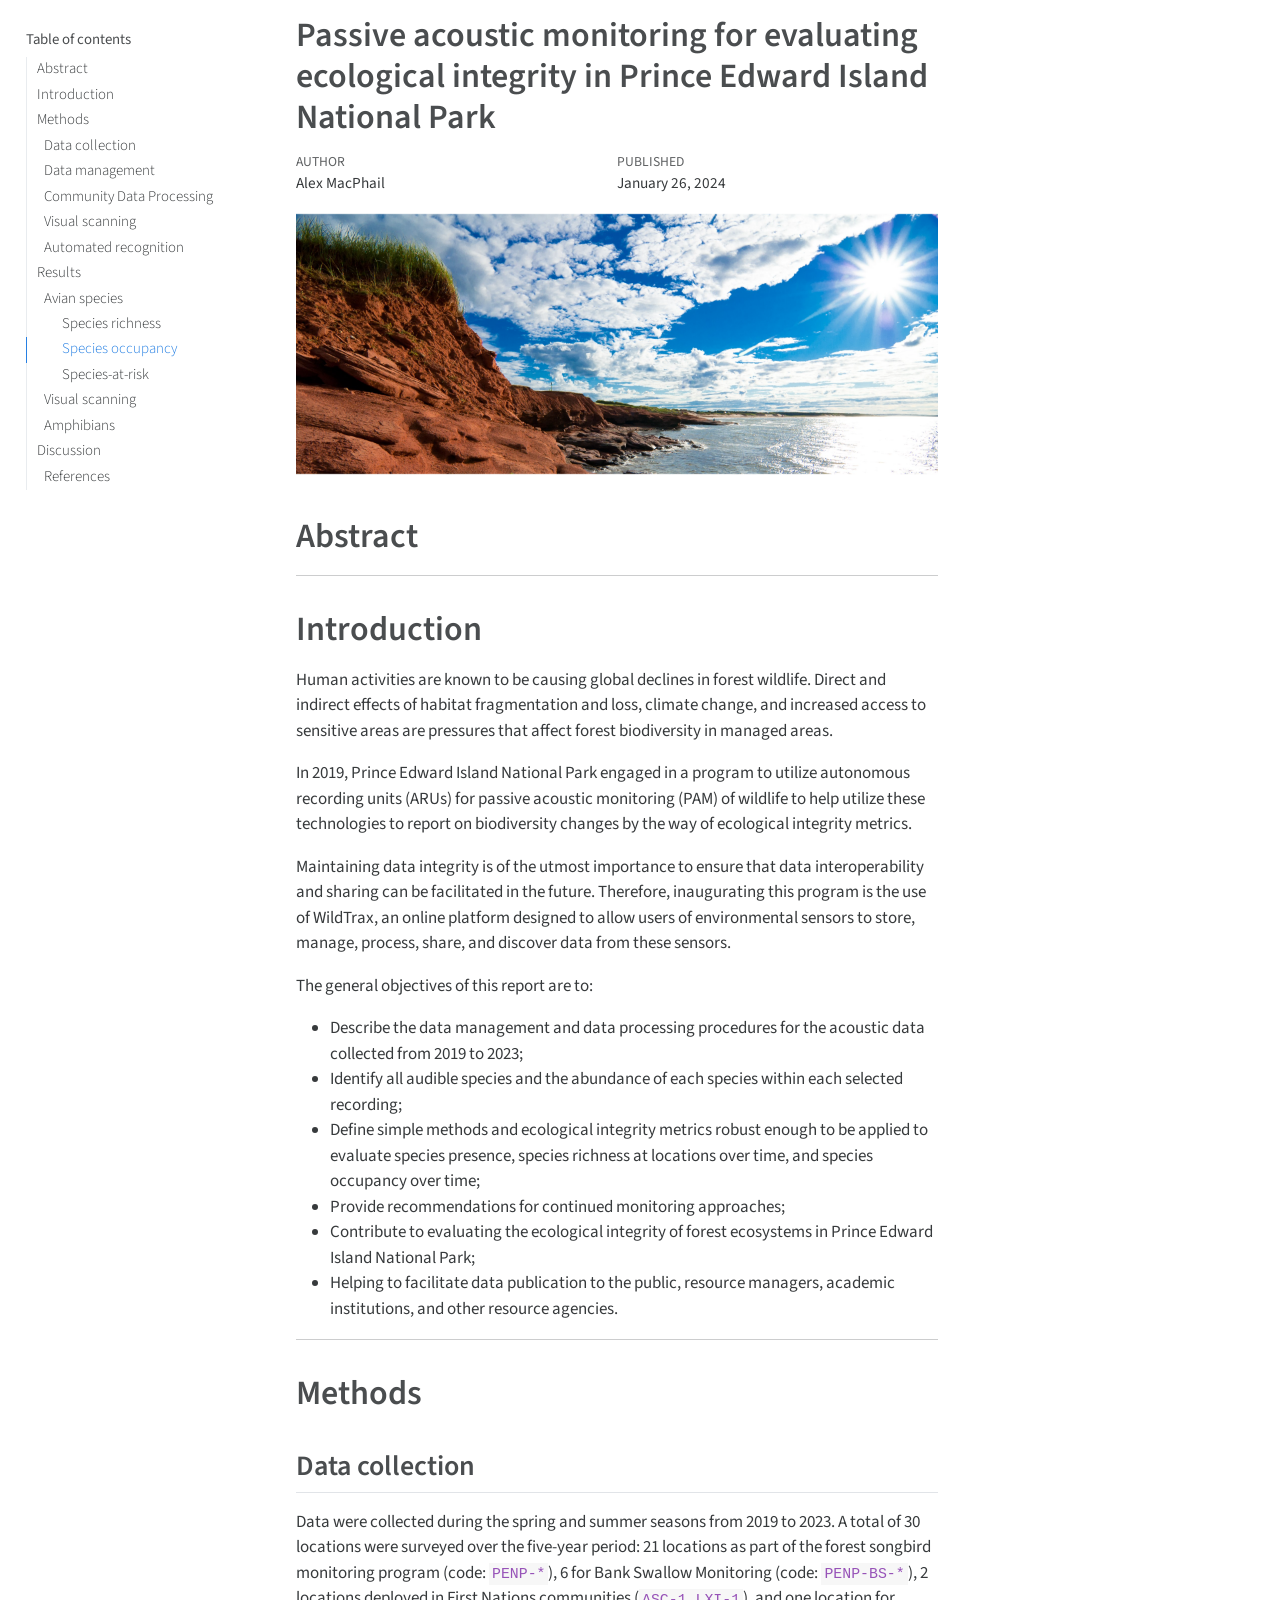
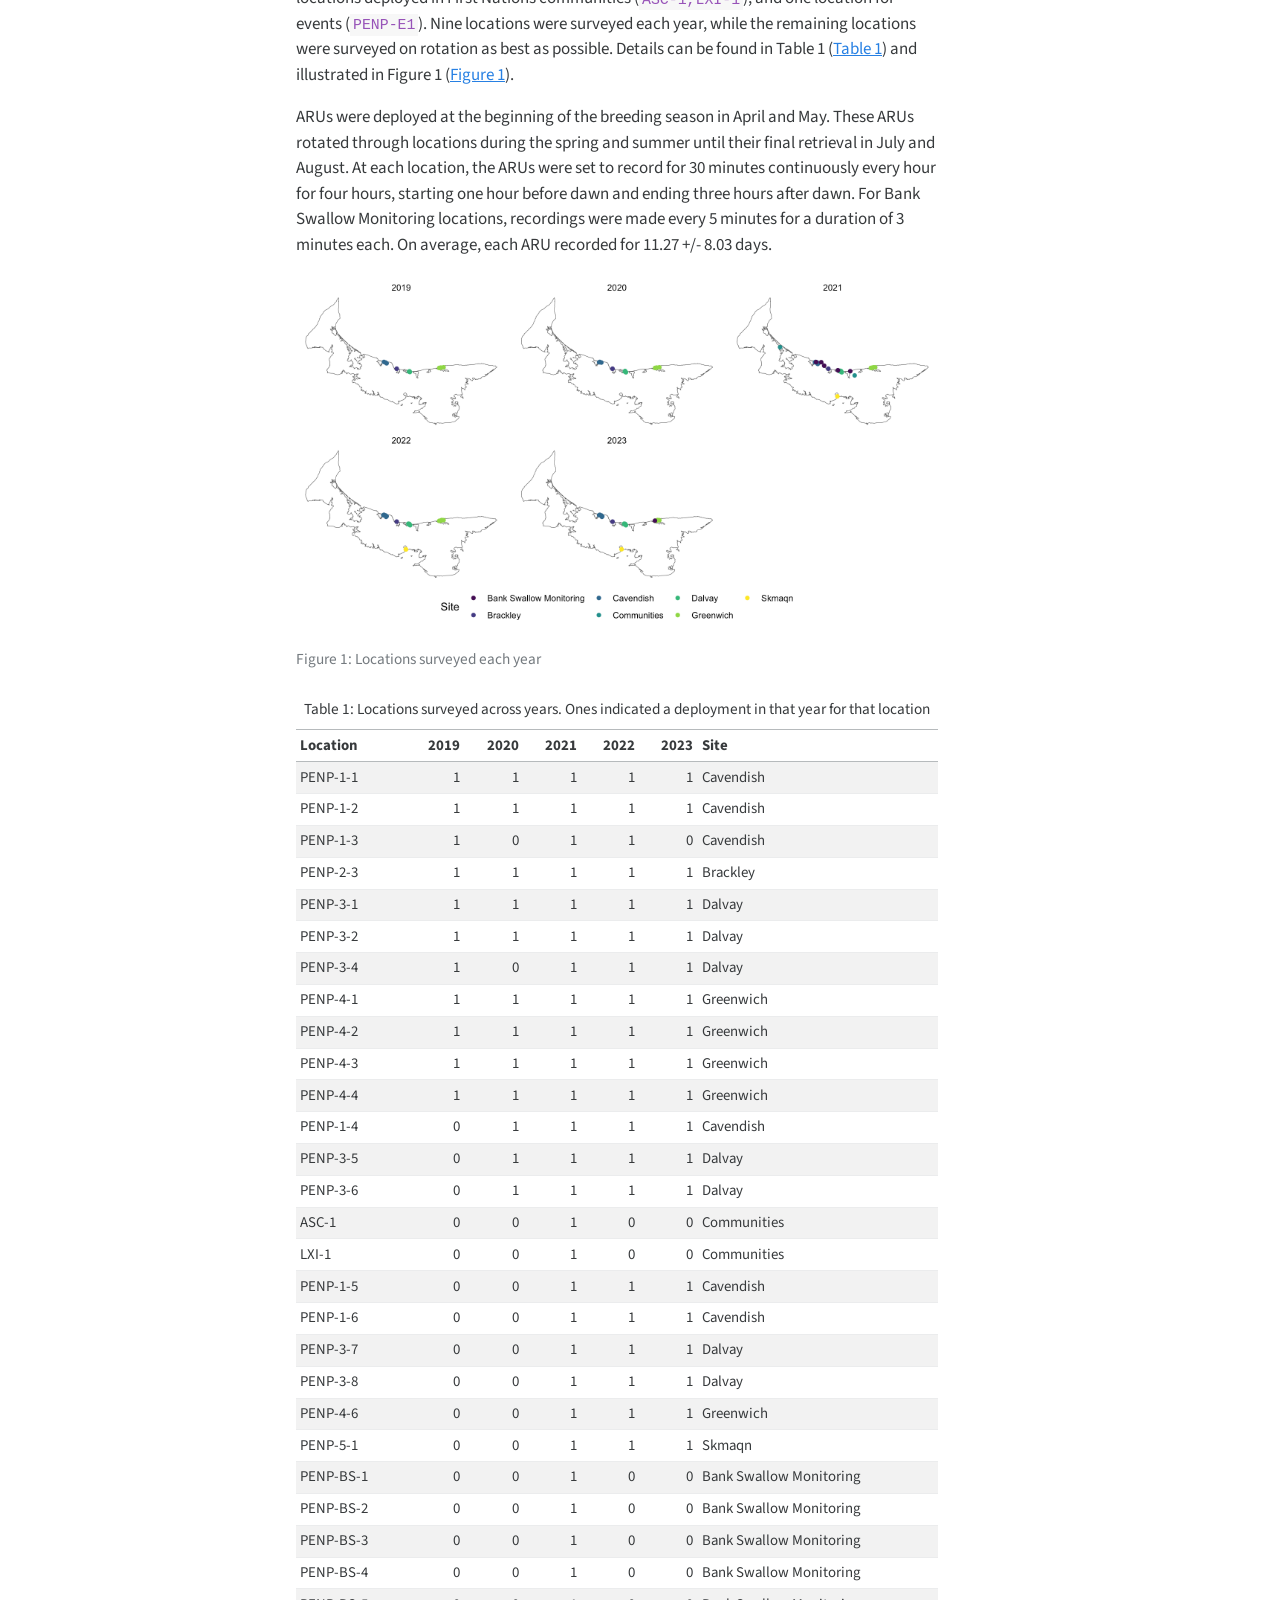
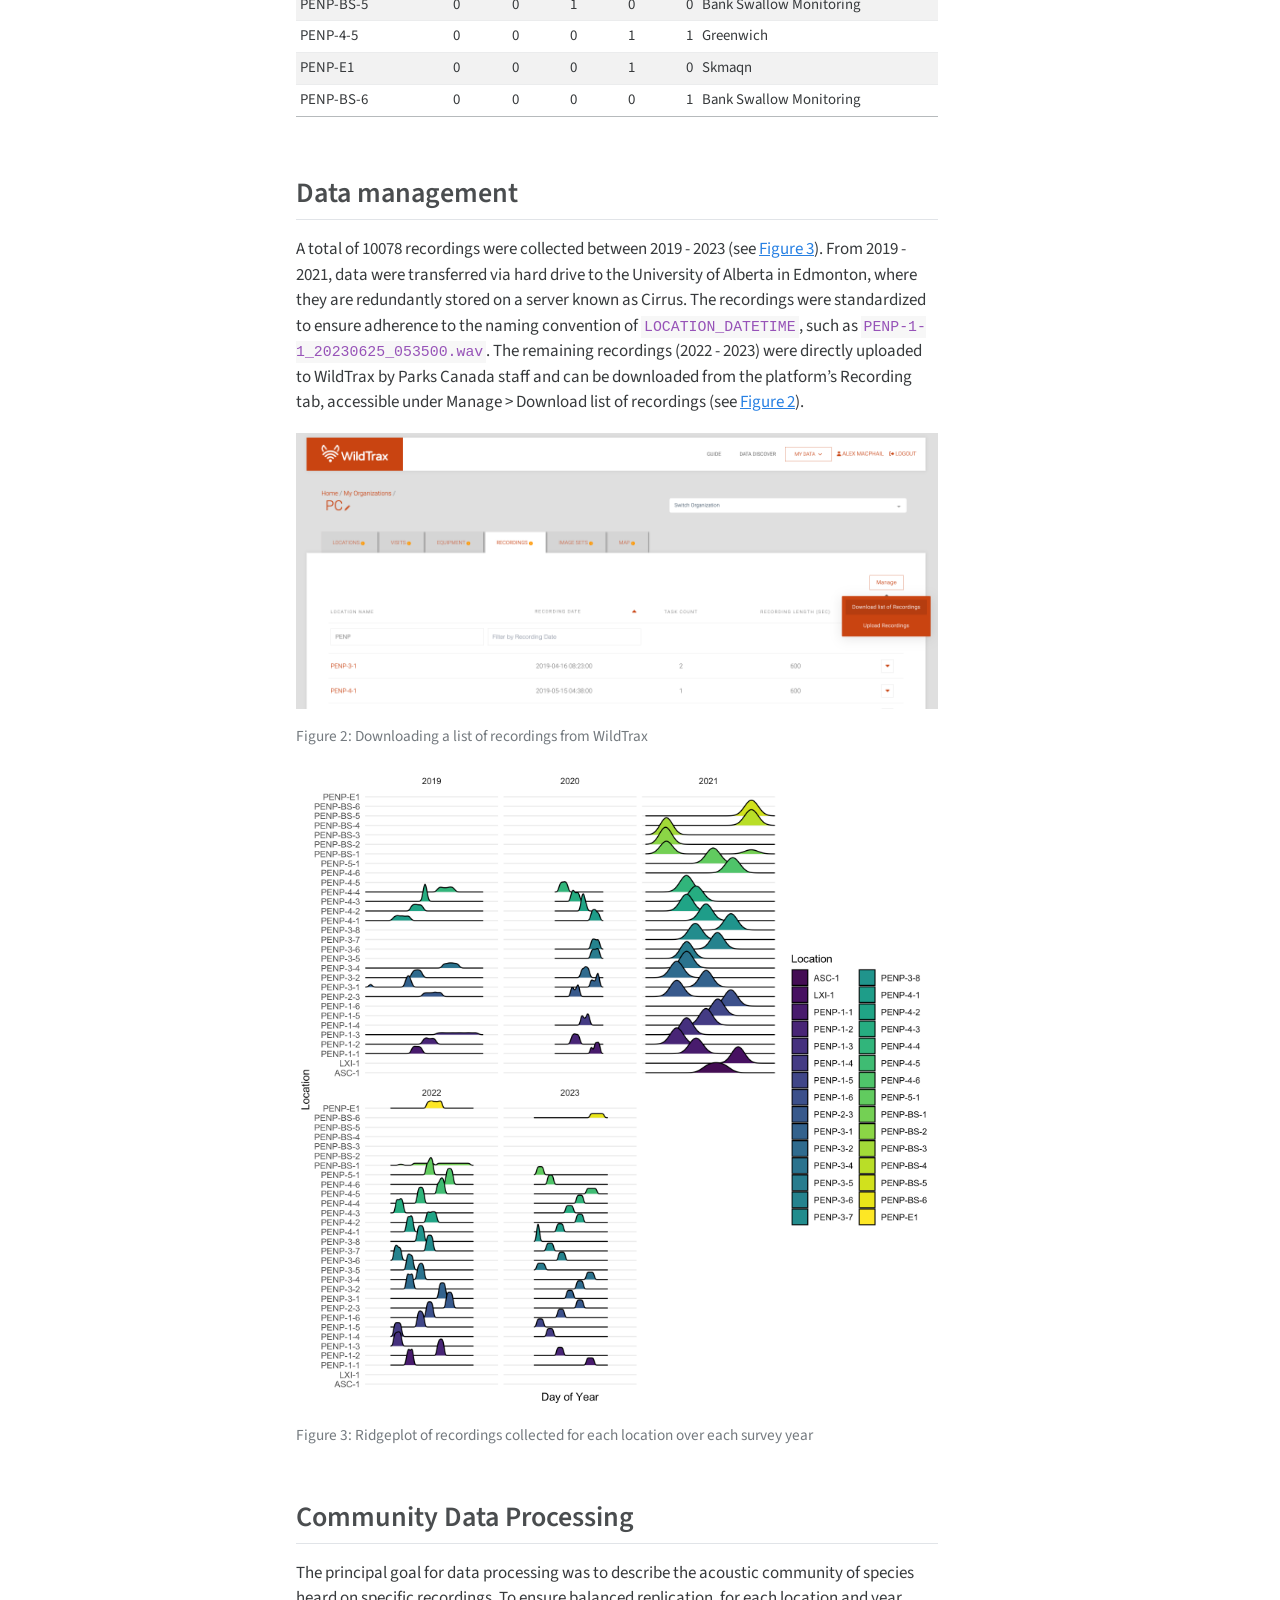
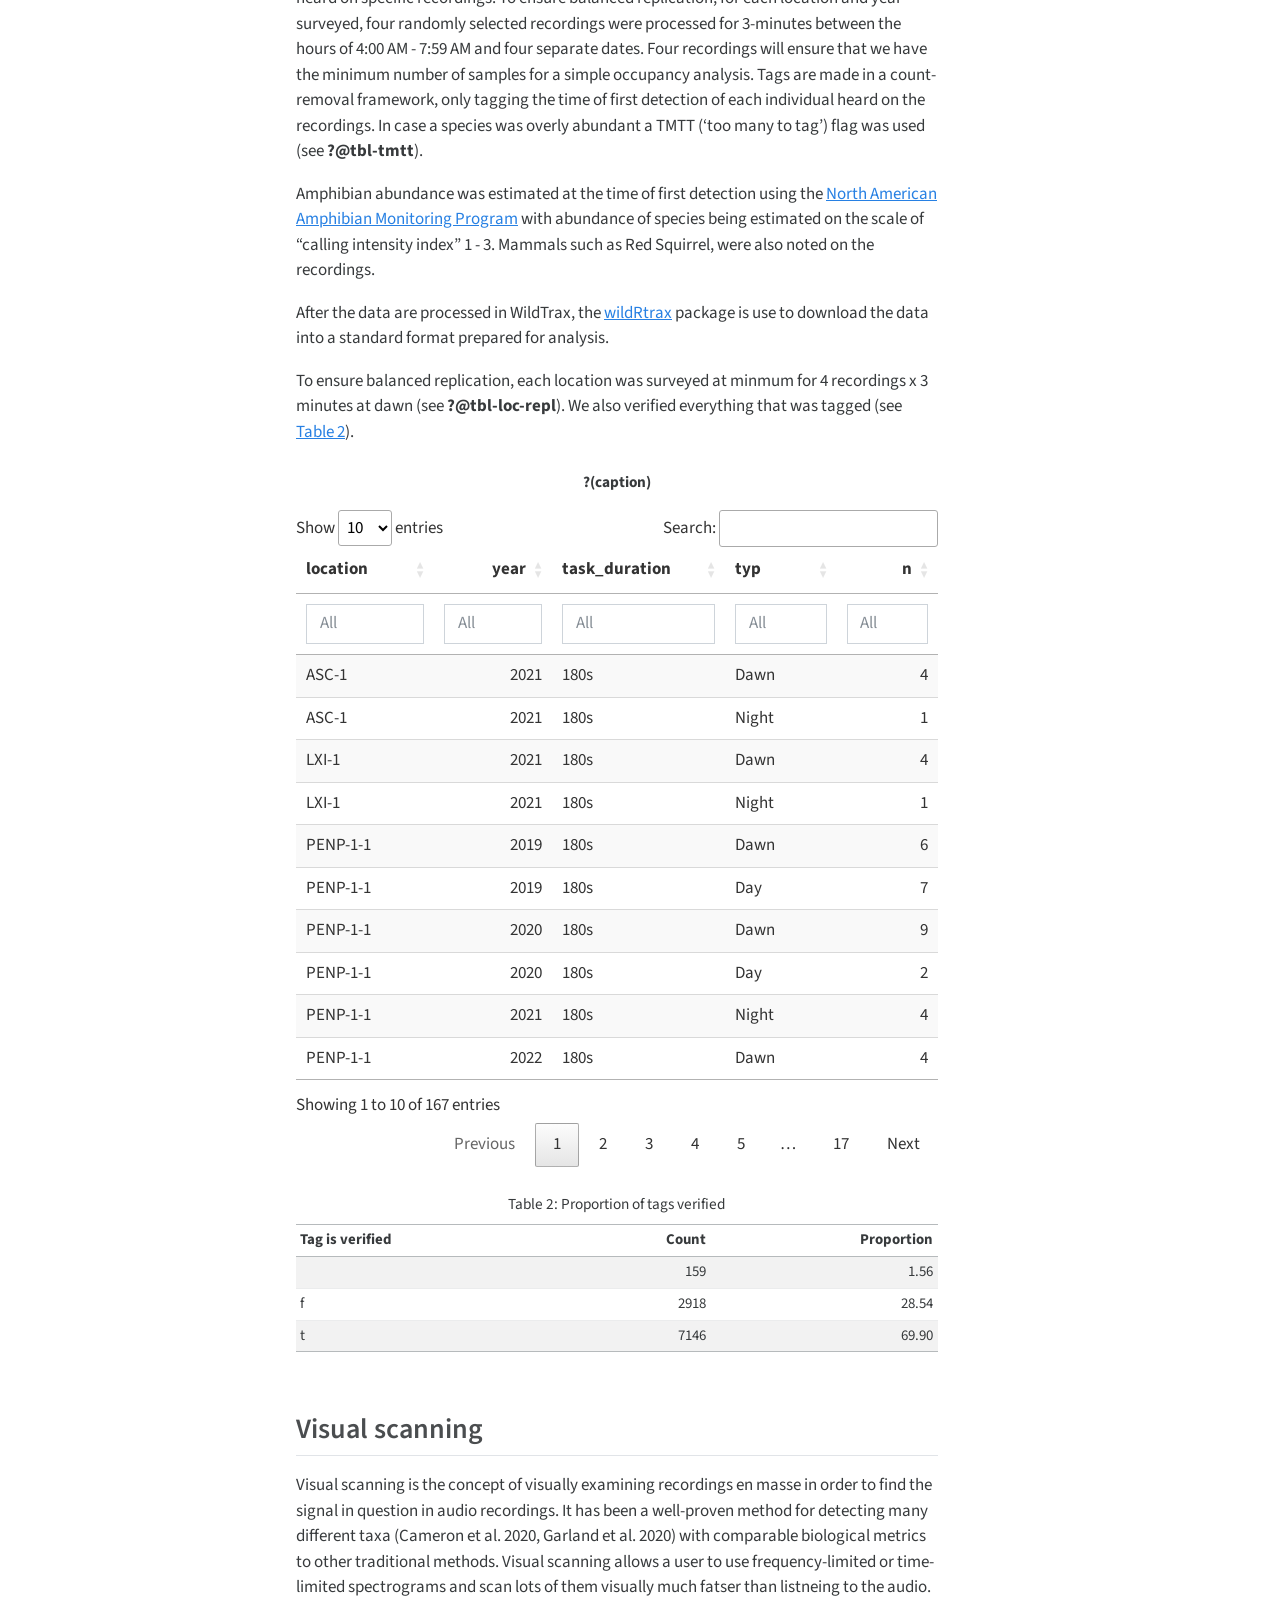
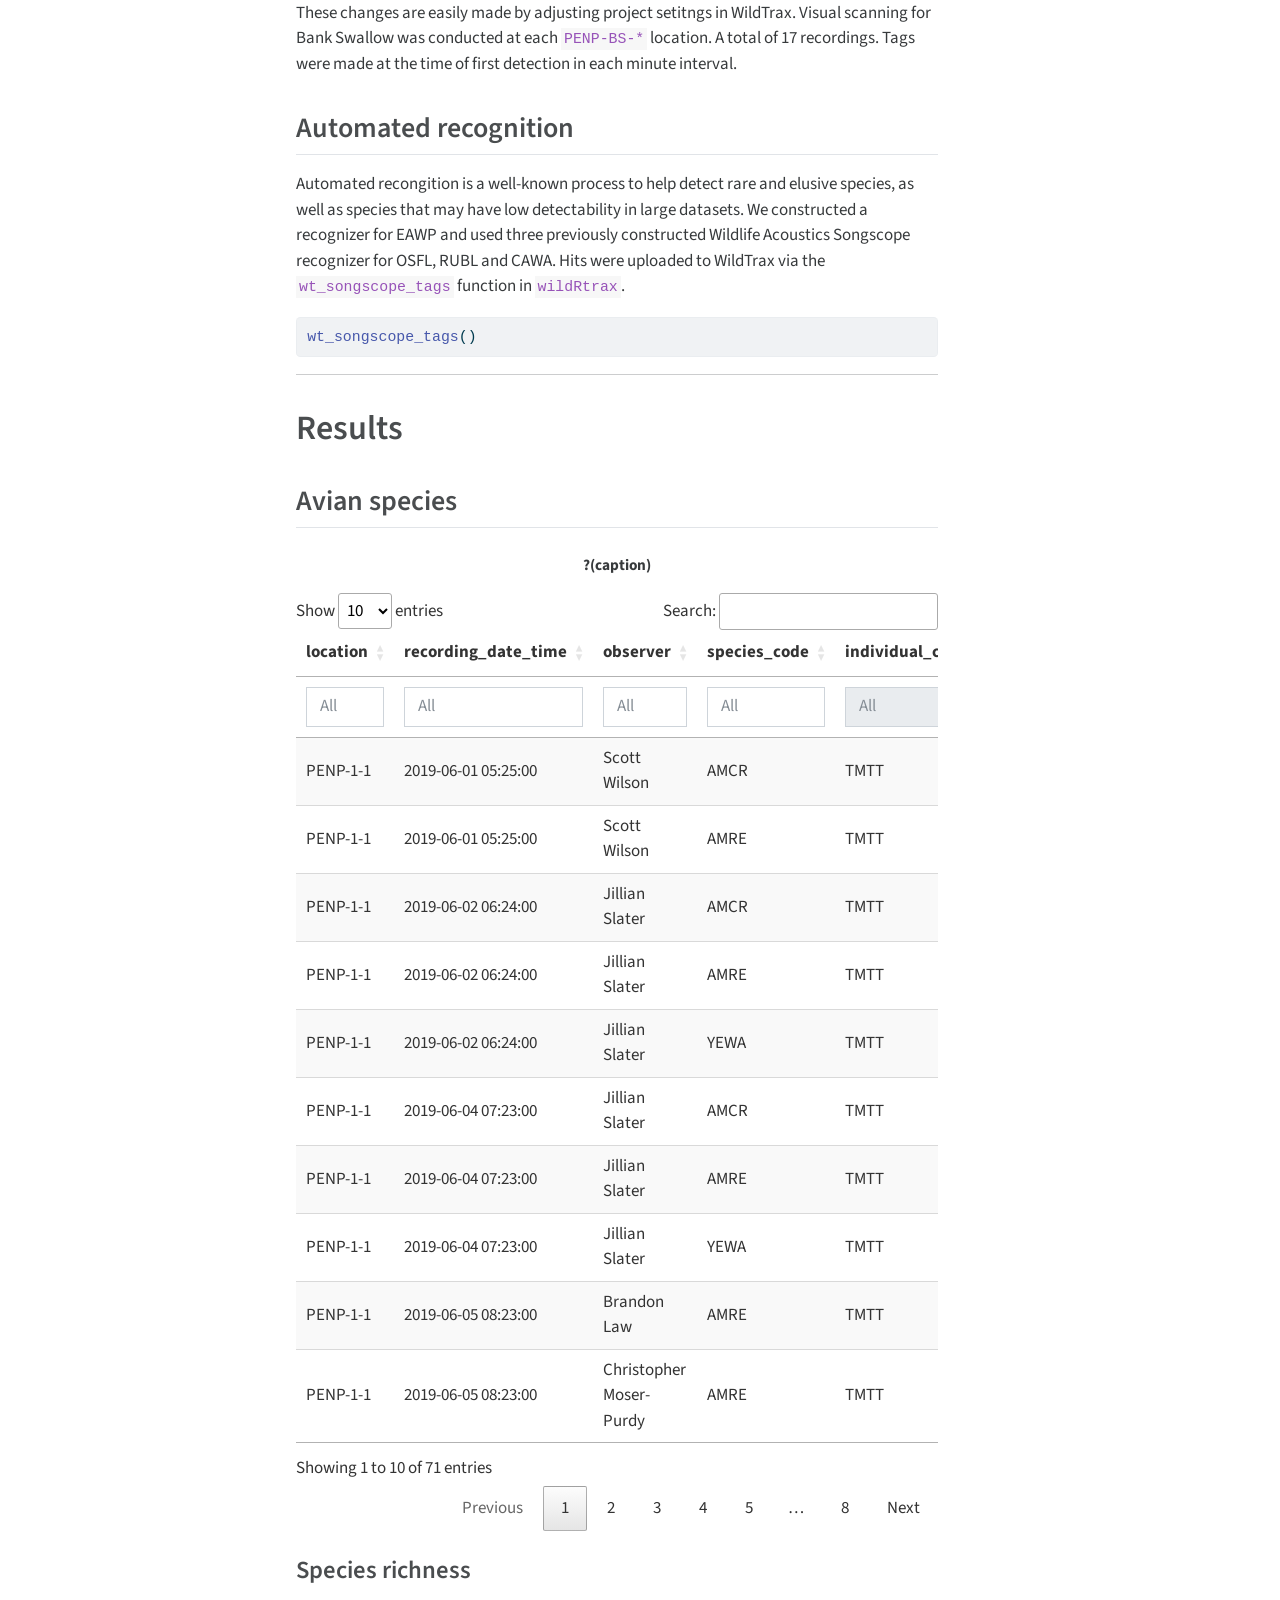
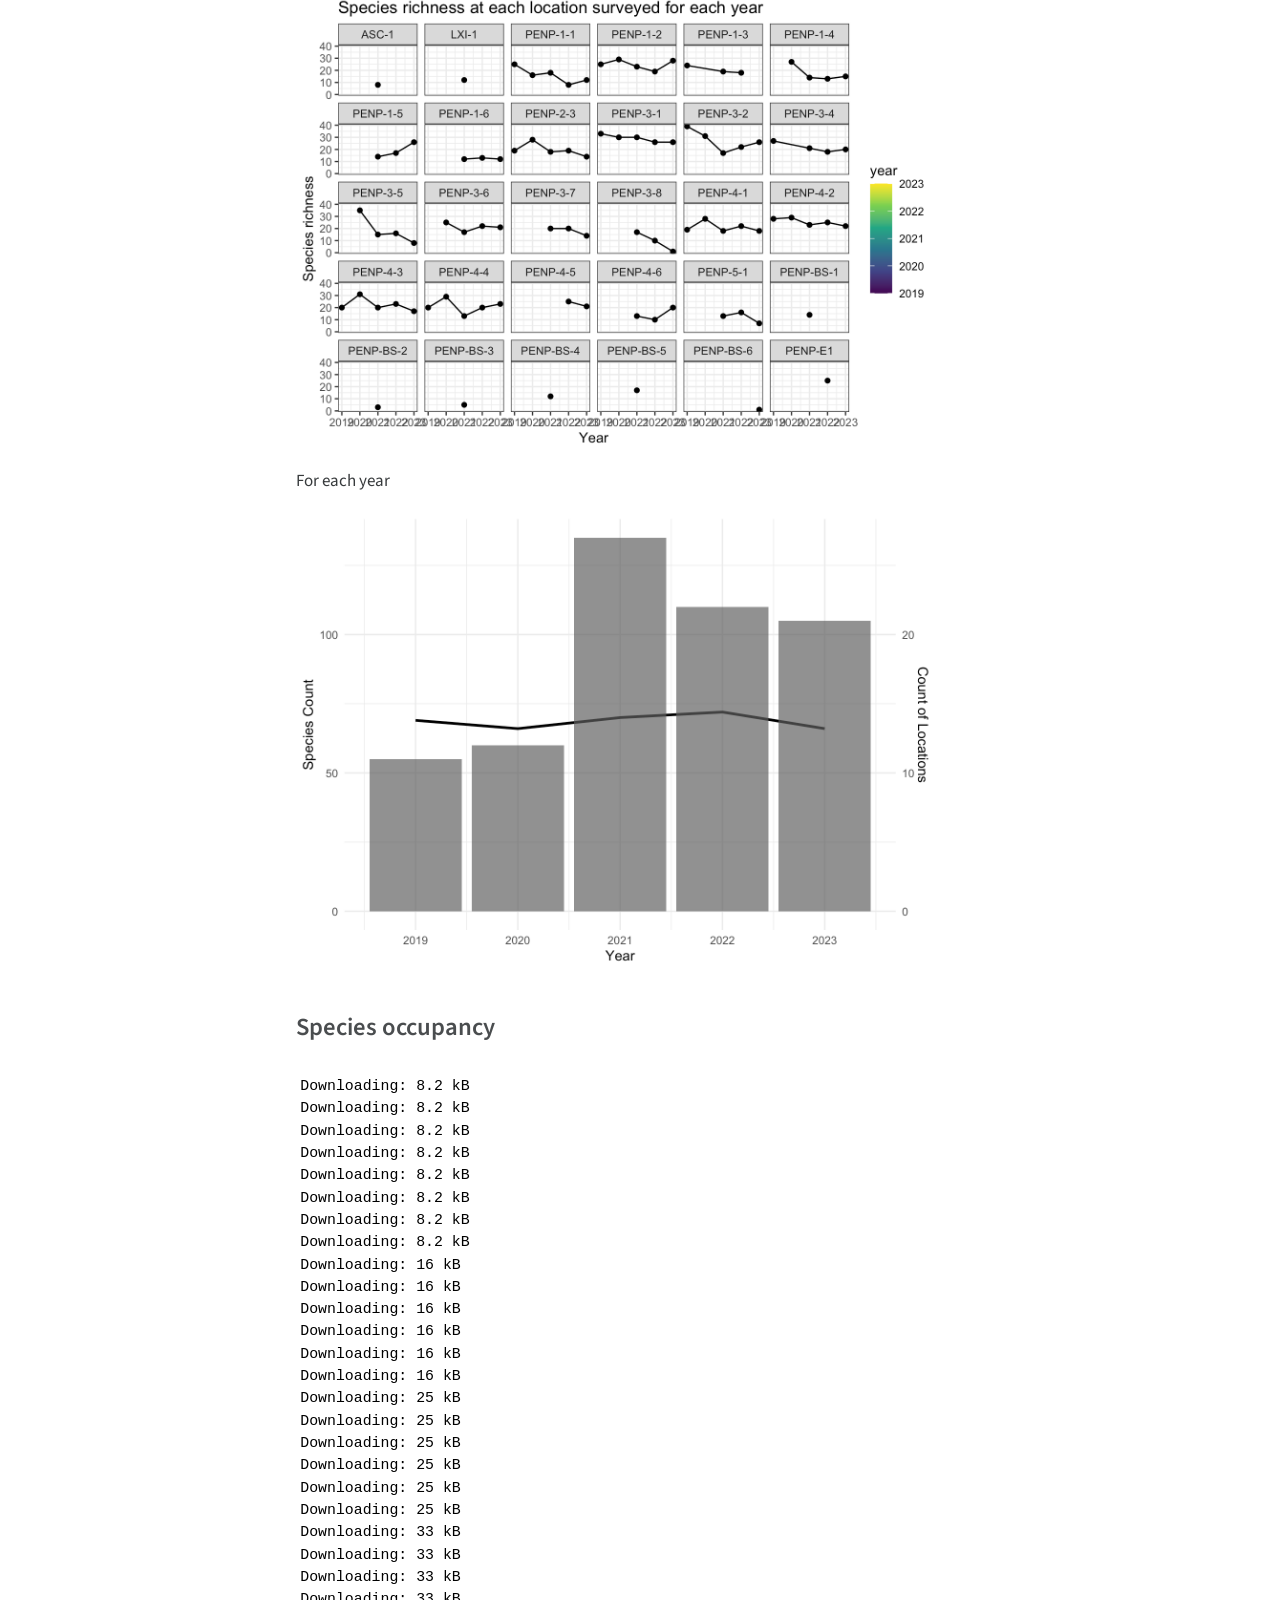
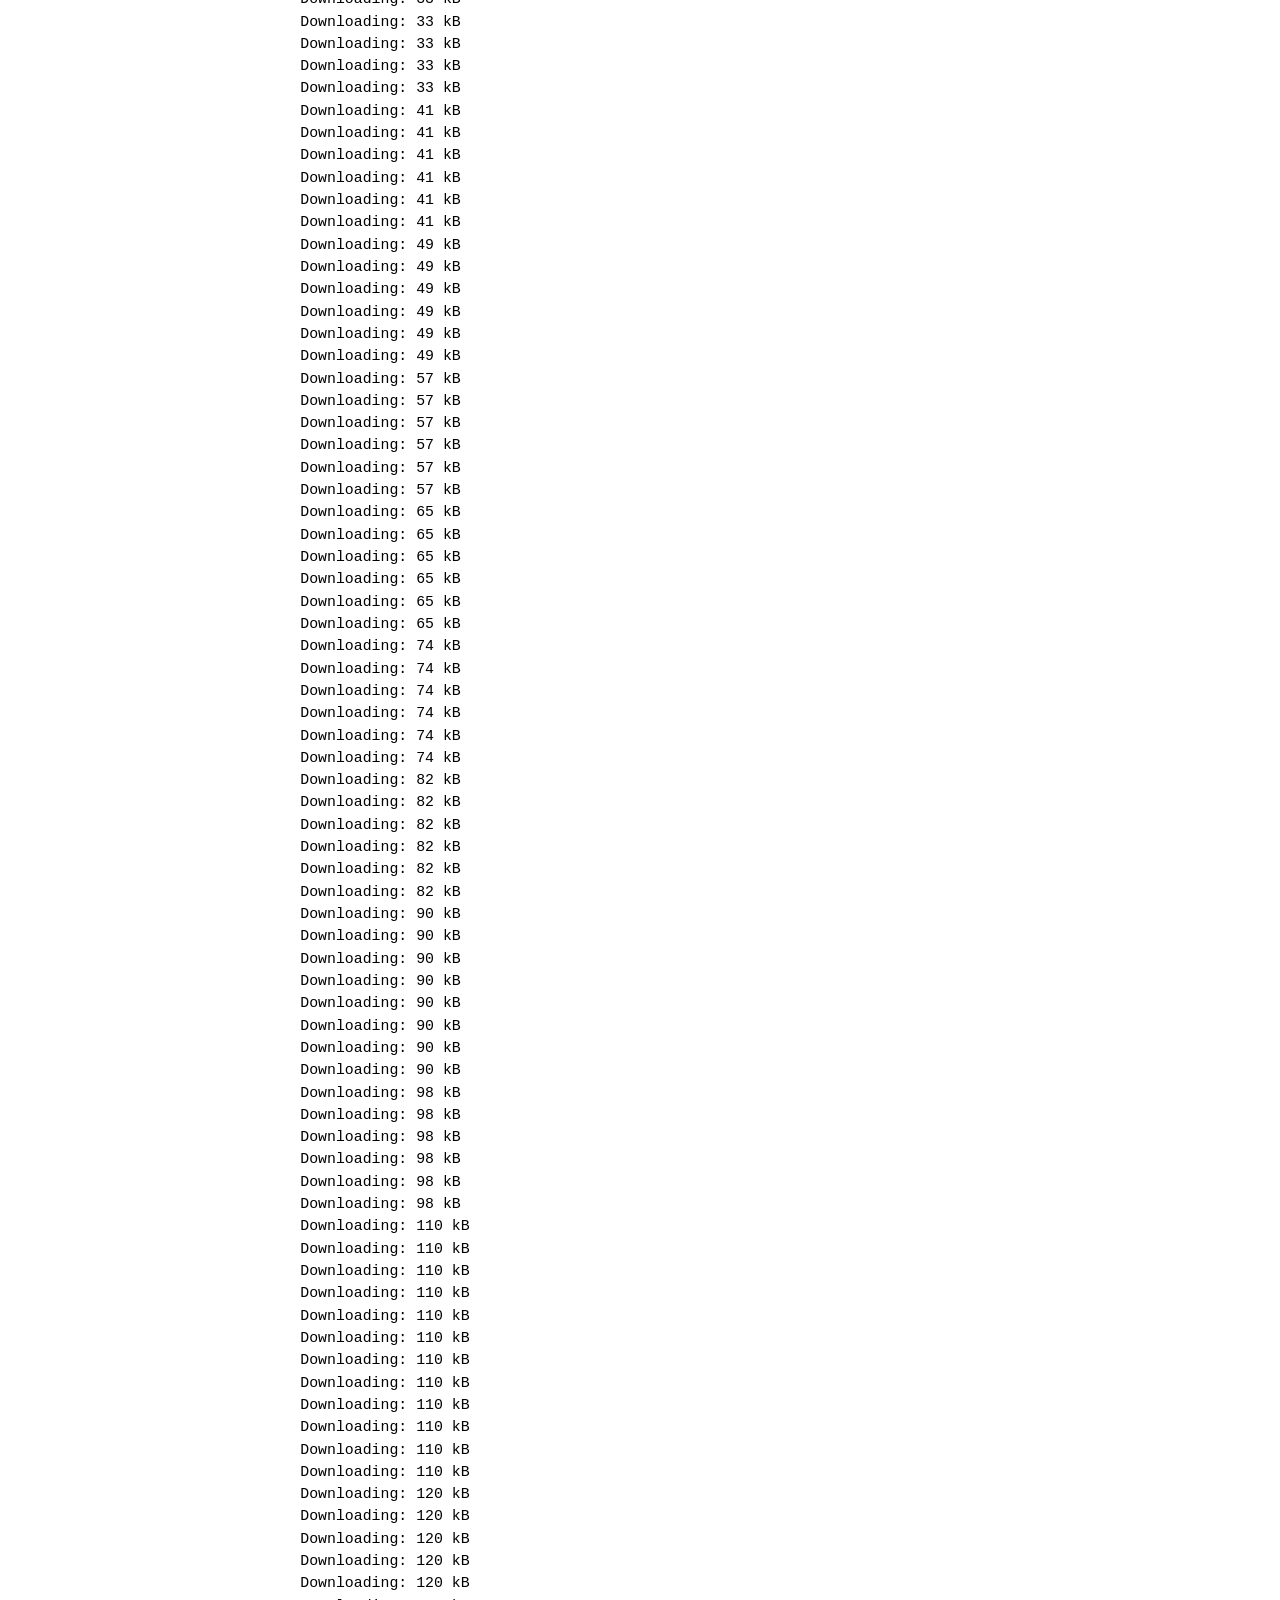
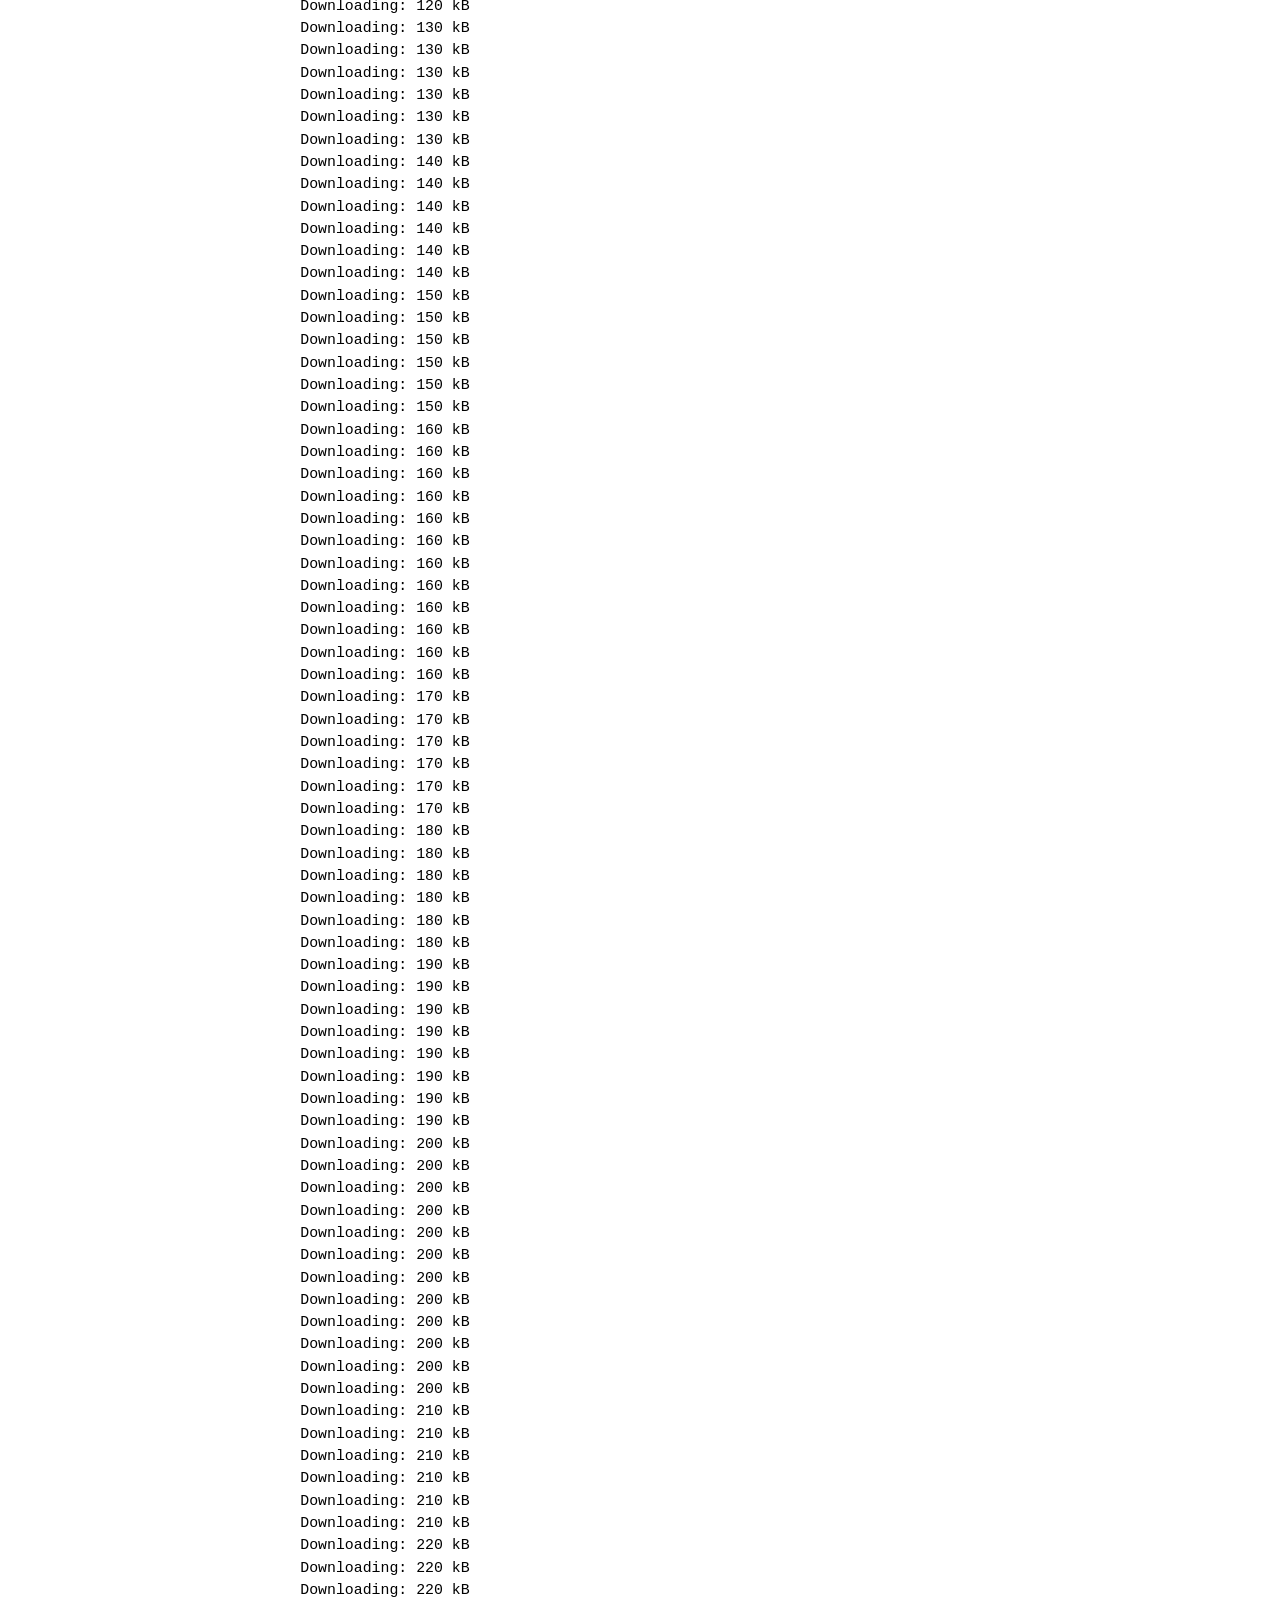
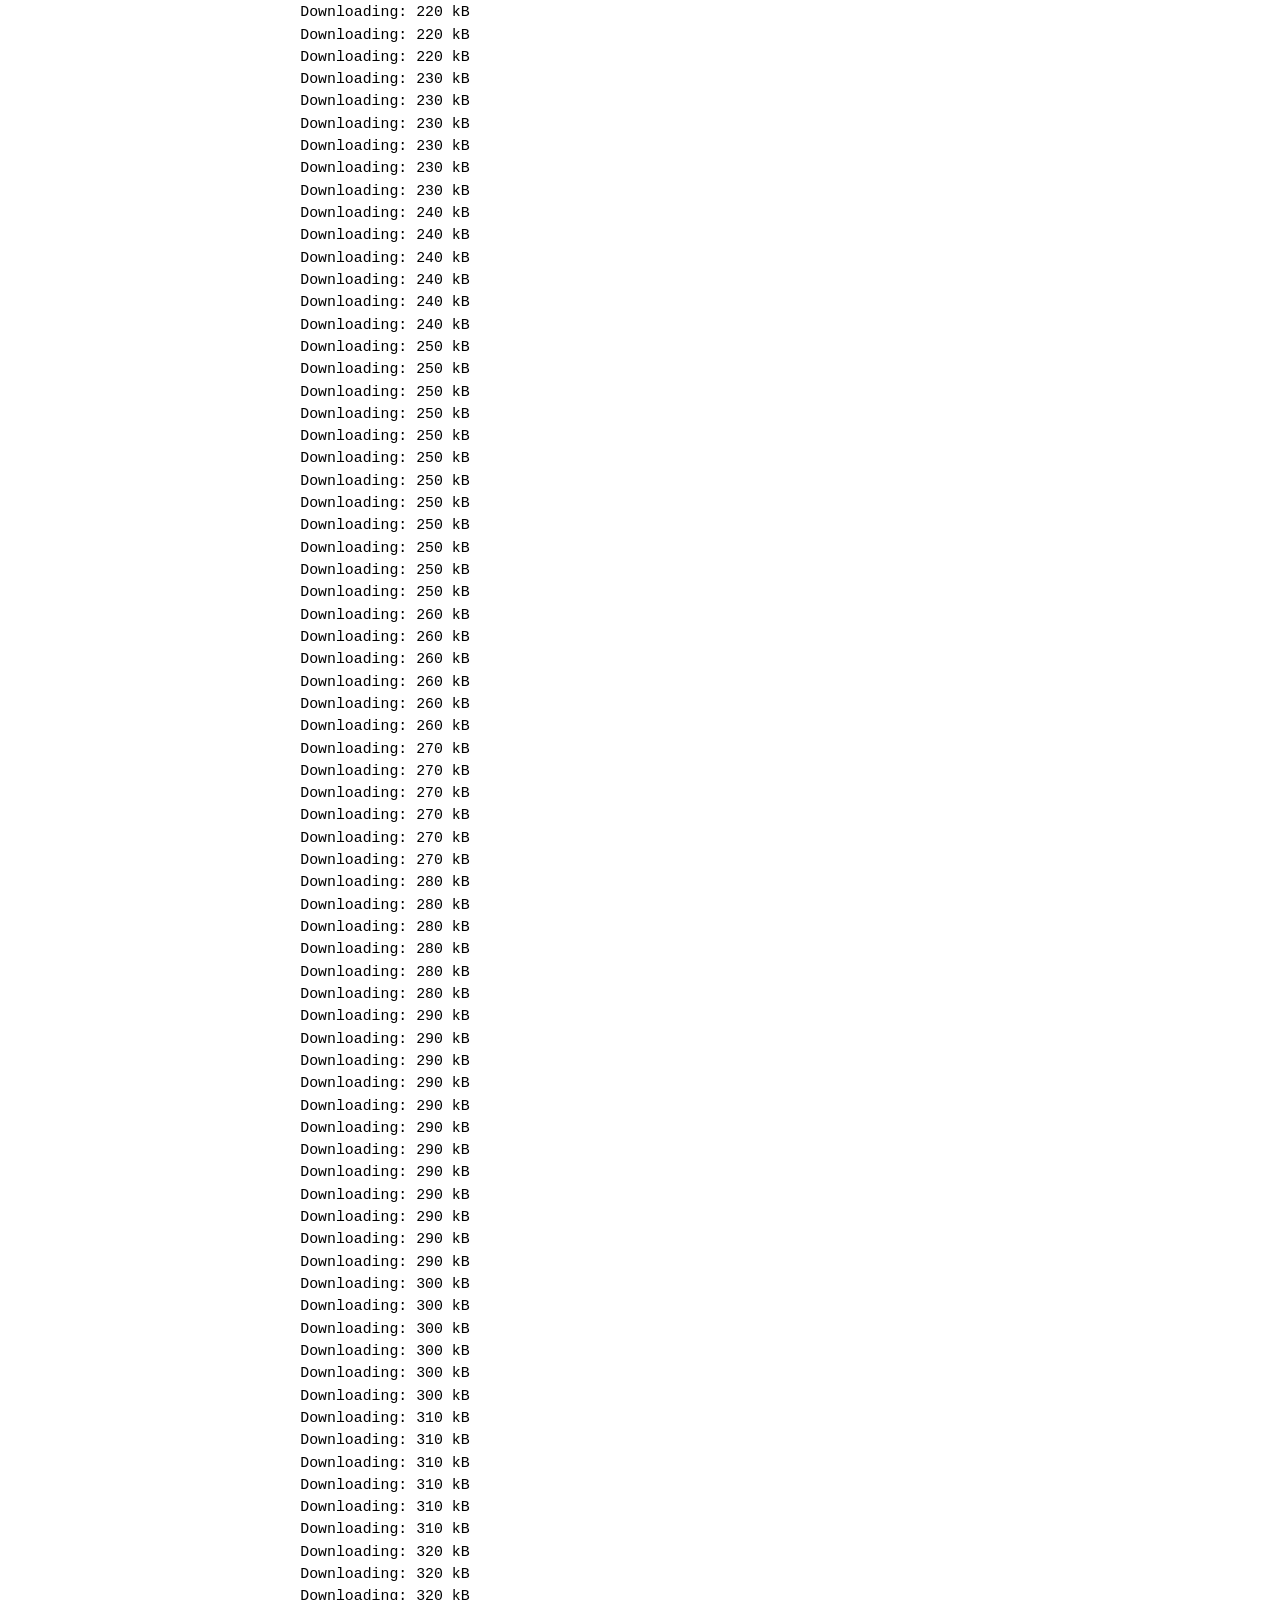
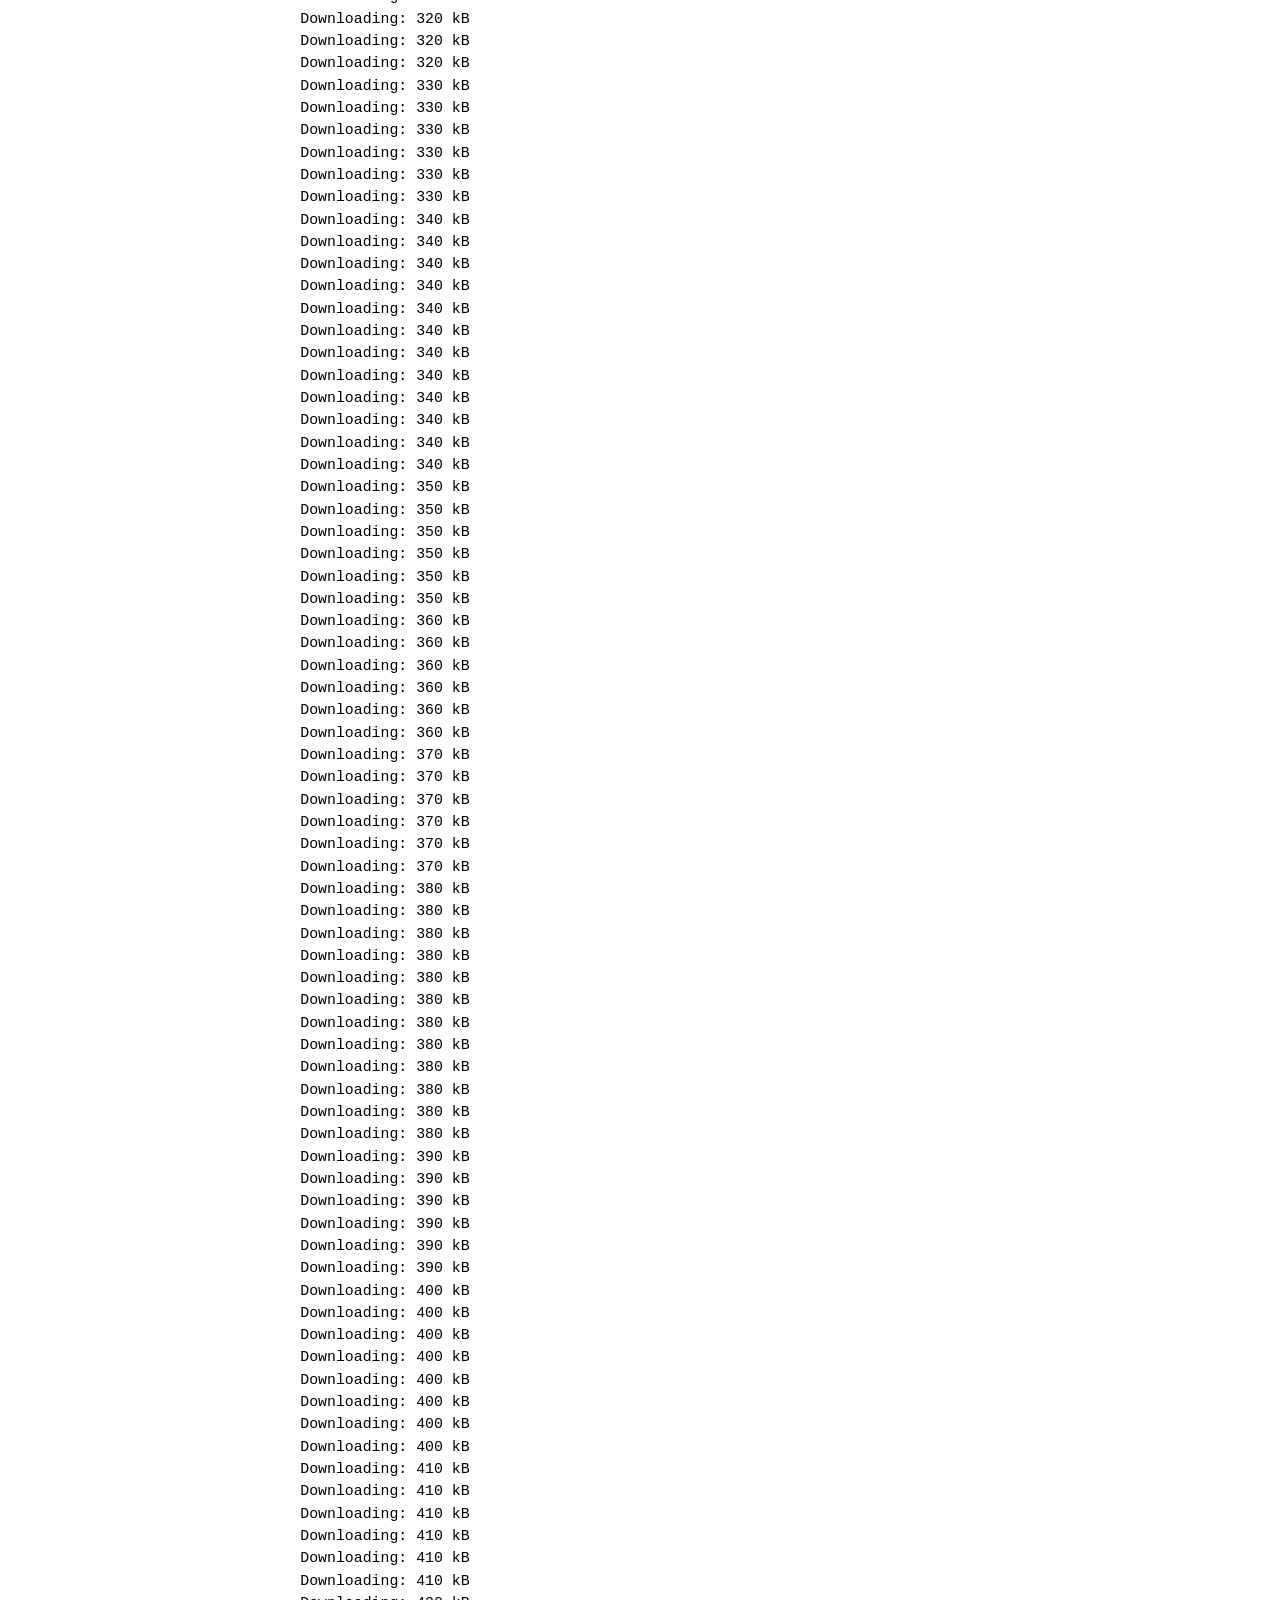
==== commit 21aabf1c: "finalizing occupancy setup" ====
--- a/hello.html
+++ b/hello.html
@@ -2,12 +2,12 @@
 <html xmlns="http://www.w3.org/1999/xhtml" lang="en" xml:lang="en"><head>
 
 <meta charset="utf-8">
-<meta name="generator" content="quarto-1.3.450">
+<meta name="generator" content="quarto-1.3.353">
 
 <meta name="viewport" content="width=device-width, initial-scale=1.0, user-scalable=yes">
 
 <meta name="author" content="Alex MacPhail">
-<meta name="dcterms.date" content="2024-01-25">
+<meta name="dcterms.date" content="2024-01-26">
 
 <title>Passive acoustic monitoring for evaluating ecological integrity in Prince Edward Island National Park</title>
 <style>
@@ -56,26 +56,7 @@
 @media screen {
 pre > code.sourceCode > span > a:first-child::before { text-decoration: underline; }
 }
-/* CSS for citations */
-div.csl-bib-body { }
-div.csl-entry {
-  clear: both;
-}
-.hanging-indent div.csl-entry {
-  margin-left:2em;
-  text-indent:-2em;
-}
-div.csl-left-margin {
-  min-width:2em;
-  float:left;
-}
-div.csl-right-inline {
-  margin-left:2em;
-  padding-left:1em;
-}
-div.csl-indent {
-  margin-left: 2em;
-}</style>
+</style>
 
 
 <script src="hello_files/libs/clipboard/clipboard.min.js"></script>
@@ -91,7 +72,7 @@
 
 <script src="hello_files/libs/htmlwidgets-1.6.2/htmlwidgets.js"></script>
 <link href="hello_files/libs/datatables-css-0.0.0/datatables-crosstalk.css" rel="stylesheet">
-<script src="hello_files/libs/datatables-binding-0.28/datatables.js"></script>
+<script src="hello_files/libs/datatables-binding-0.30/datatables.js"></script>
 <script src="hello_files/libs/jquery-3.6.0/jquery-3.6.0.min.js"></script>
 <link href="hello_files/libs/dt-core-1.13.4/css/jquery.dataTables.min.css" rel="stylesheet">
 <link href="hello_files/libs/dt-core-1.13.4/css/jquery.dataTables.extra.css" rel="stylesheet">
@@ -132,8 +113,8 @@
   <li><a href="#species-occupancy" id="toc-species-occupancy" class="nav-link" data-scroll-target="#species-occupancy">Species occupancy</a></li>
   <li><a href="#species-at-risk" id="toc-species-at-risk" class="nav-link" data-scroll-target="#species-at-risk">Species-at-risk</a></li>
   </ul></li>
+  <li><a href="#visual-scanning-1" id="toc-visual-scanning-1" class="nav-link" data-scroll-target="#visual-scanning-1">Visual scanning</a></li>
   <li><a href="#amphibians" id="toc-amphibians" class="nav-link" data-scroll-target="#amphibians">Amphibians</a></li>
-  <li><a href="#visual-scanning-1" id="toc-visual-scanning-1" class="nav-link" data-scroll-target="#visual-scanning-1">Visual scanning</a></li>
   </ul></li>
   <li><a href="#discussion" id="toc-discussion" class="nav-link" data-scroll-target="#discussion">Discussion</a>
   <ul class="collapse">
@@ -165,7 +146,7 @@
     <div>
     <div class="quarto-title-meta-heading">Published</div>
     <div class="quarto-title-meta-contents">
-      <p class="date">January 25, 2024</p>
+      <p class="date">January 26, 2024</p>
     </div>
   </div>
   
@@ -204,8 +185,8 @@
 <h1>Methods</h1>
 <section id="data-collection" class="level2">
 <h2 class="anchored" data-anchor-id="data-collection">Data collection</h2>
-<p>Data were collected during the spring and summer seasons from 2019 to 2023. A total of 30 locations were surveyed over the five-year period: 21 locations as part of the forest songbird monitoring program (code: <code>PENP-*</code>), 6 for Bank Swallow Monitoring (code: <code>PENP-BS-*</code>), 2 locations deployed in First Nations communities (<code>ASC-1,LXI-1</code>), and one location for events (<code>PENP-E1</code>). Nine locations were surveyed each year, as detailed in Table 1 (<a href="#tbl-loc-summary">Table&nbsp;1</a>) and illustrated in Figure 1 (<a href="#fig-locs">Figure&nbsp;1</a>).</p>
-<p>ARUs were deployed at the beginning of the breeding season in April and May. These ARUs rotated through locations during the spring and summer until their final retrieval in July and August. At each location, the ARUs were set to record for 30 minutes continuously every hour for four hours, starting one hour before dawn and ending three hours after dawn. For Bank Swallow Monitoring locations, recordings were made every 5 minutes for a duration of 3 minutes each. On average, each ARU recorded for 11.27 +/- 8.03.</p>
+<p>Data were collected during the spring and summer seasons from 2019 to 2023. A total of 30 locations were surveyed over the five-year period: 21 locations as part of the forest songbird monitoring program (code: <code>PENP-*</code>), 6 for Bank Swallow Monitoring (code: <code>PENP-BS-*</code>), 2 locations deployed in First Nations communities (<code>ASC-1,LXI-1</code>), and one location for events (<code>PENP-E1</code>). Nine locations were surveyed each year, while the remaining locations were surveyed on rotation as best as possible. Details can be found in Table 1 (<a href="#tbl-loc-summary">Table&nbsp;1</a>) and illustrated in Figure 1 (<a href="#fig-locs">Figure&nbsp;1</a>).</p>
+<p>ARUs were deployed at the beginning of the breeding season in April and May. These ARUs rotated through locations during the spring and summer until their final retrieval in July and August. At each location, the ARUs were set to record for 30 minutes continuously every hour for four hours, starting one hour before dawn and ending three hours after dawn. For Bank Swallow Monitoring locations, recordings were made every 5 minutes for a duration of 3 minutes each. On average, each ARU recorded for 11.27 +/- 8.03 days.</p>
 <div class="cell">
 <div class="cell-output-display">
 <div id="fig-locs" class="quarto-figure quarto-figure-center anchored">
@@ -536,7 +517,7 @@
 <p>The principal goal for data processing was to describe the acoustic community of species heard on specific recordings. To ensure balanced replication, for each location and year surveyed, four randomly selected recordings were processed for 3-minutes between the hours of 4:00 AM - 7:59 AM and four separate dates. Four recordings will ensure that we have the minimum number of samples for a simple occupancy analysis. Tags are made in a count-removal framework, only tagging the time of first detection of each individual heard on the recordings. In case a species was overly abundant a TMTT (‘too many to tag’) flag was used (see <strong>?@tbl-tmtt</strong>).</p>
 <p>Amphibian abundance was estimated at the time of first detection using the <a href="https://www.usgs.gov/centers/eesc/science/north-american-amphibian-monitoring-program">North American Amphibian Monitoring Program</a> with abundance of species being estimated on the scale of “calling intensity index” 1 - 3. Mammals such as Red Squirrel, were also noted on the recordings.</p>
 <p>After the data are processed in WildTrax, the <a href="https://abbiodiversity.github.io/wildRtrax/">wildRtrax</a> package is use to download the data into a standard format prepared for analysis.</p>
-<p>To ensure balanced replication, each location was surveyed at minmum for 4 recordings x 3 minutes at dawn (see <strong>?@tbl-loc-repl</strong>). We also verified everything that was tagged (see <strong>?@tbl-verified</strong>).</p>
+<p>To ensure balanced replication, each location was surveyed at minmum for 4 recordings x 3 minutes at dawn (see <strong>?@tbl-loc-repl</strong>). We also verified everything that was tagged (see <a href="#tbl-verified">Table&nbsp;2</a>).</p>
 <div id="tbl-loc-repl" class="cell tbl-parent quarto-layout-panel anchored" data-tbl-cap="Tasks and unit replication for listening">
 <div class="panel-caption table-caption">
 <p><strong>?(caption)</strong></p>
@@ -544,21 +525,44 @@
 <div class="quarto-layout-row quarto-layout-valign-top">
 <div class="cell-output-display quarto-layout-cell" style="flex-basis: 100.0%;justify-content: center;">
 
-<div class="datatables html-widget html-fill-item-overflow-hidden html-fill-item" id="htmlwidget-a2ce1c1f2cdc4f09cf81" style="width:100%;height:auto;"></div>
-<script type="application/json" data-for="htmlwidget-a2ce1c1f2cdc4f09cf81">{"x":{"filter":"top","vertical":false,"filterHTML":"<tr>\n  <td data-type=\"character\" style=\"vertical-align: top;\">\n    <div class=\"form-group has-feedback\" style=\"margin-bottom: auto;\">\n      <input type=\"search\" placeholder=\"All\" class=\"form-control\" style=\"width: 100%;\"/>\n      <span class=\"glyphicon glyphicon-remove-circle form-control-feedback\"><\/span>\n    <\/div>\n  <\/td>\n  <td data-type=\"number\" style=\"vertical-align: top;\">\n    <div class=\"form-group has-feedback\" style=\"margin-bottom: auto;\">\n      <input type=\"search\" placeholder=\"All\" class=\"form-control\" style=\"width: 100%;\"/>\n      <span class=\"glyphicon glyphicon-remove-circle form-control-feedback\"><\/span>\n    <\/div>\n    <div style=\"display: none;position: absolute;width: 200px;opacity: 1\">\n      <div data-min=\"2019\" data-max=\"2023\"><\/div>\n      <span style=\"float: left;\"><\/span>\n      <span style=\"float: right;\"><\/span>\n    <\/div>\n  <\/td>\n  <td data-type=\"character\" style=\"vertical-align: top;\">\n    <div class=\"form-group has-feedback\" style=\"margin-bottom: auto;\">\n      <input type=\"search\" placeholder=\"All\" class=\"form-control\" style=\"width: 100%;\"/>\n      <span class=\"glyphicon glyphicon-remove-circle form-control-feedback\"><\/span>\n    <\/div>\n  <\/td>\n  <td data-type=\"character\" style=\"vertical-align: top;\">\n    <div class=\"form-group has-feedback\" style=\"margin-bottom: auto;\">\n      <input type=\"search\" placeholder=\"All\" class=\"form-control\" style=\"width: 100%;\"/>\n      <span class=\"glyphicon glyphicon-remove-circle form-control-feedback\"><\/span>\n    <\/div>\n  <\/td>\n  <td data-type=\"integer\" style=\"vertical-align: top;\">\n    <div class=\"form-group has-feedback\" style=\"margin-bottom: auto;\">\n      <input type=\"search\" placeholder=\"All\" class=\"form-control\" style=\"width: 100%;\"/>\n      <span class=\"glyphicon glyphicon-remove-circle form-control-feedback\"><\/span>\n    <\/div>\n    <div style=\"display: none;position: absolute;width: 200px;opacity: 1\">\n      <div data-min=\"1\" data-max=\"12\"><\/div>\n      <span style=\"float: left;\"><\/span>\n      <span style=\"float: right;\"><\/span>\n    <\/div>\n  <\/td>\n<\/tr>","data":[["ASC-1","ASC-1","LXI-1","LXI-1","PENP-1-1","PENP-1-1","PENP-1-1","PENP-1-1","PENP-1-1","PENP-1-1","PENP-1-1","PENP-1-2","PENP-1-2","PENP-1-2","PENP-1-2","PENP-1-2","PENP-1-2","PENP-1-2","PENP-1-2","PENP-1-2","PENP-1-3","PENP-1-3","PENP-1-3","PENP-1-3","PENP-1-3","PENP-1-4","PENP-1-4","PENP-1-4","PENP-1-4","PENP-1-4","PENP-1-4","PENP-1-4","PENP-1-5","PENP-1-5","PENP-1-5","PENP-1-5","PENP-1-5","PENP-1-6","PENP-1-6","PENP-1-6","PENP-1-6","PENP-1-6","PENP-2-3","PENP-2-3","PENP-2-3","PENP-2-3","PENP-2-3","PENP-2-3","PENP-2-3","PENP-2-3","PENP-2-3","PENP-3-1","PENP-3-1","PENP-3-1","PENP-3-1","PENP-3-1","PENP-3-1","PENP-3-1","PENP-3-1","PENP-3-1","PENP-3-2","PENP-3-2","PENP-3-2","PENP-3-2","PENP-3-2","PENP-3-2","PENP-3-2","PENP-3-2","PENP-3-2","PENP-3-2","PENP-3-4","PENP-3-4","PENP-3-4","PENP-3-4","PENP-3-4","PENP-3-4","PENP-3-4","PENP-3-5","PENP-3-5","PENP-3-5","PENP-3-5","PENP-3-5","PENP-3-5","PENP-3-5","PENP-3-6","PENP-3-6","PENP-3-6","PENP-3-6","PENP-3-6","PENP-3-6","PENP-3-7","PENP-3-7","PENP-3-7","PENP-3-7","PENP-3-8","PENP-3-8","PENP-3-8","PENP-3-8","PENP-4-1","PENP-4-1","PENP-4-1","PENP-4-1","PENP-4-1","PENP-4-1","PENP-4-1","PENP-4-1","PENP-4-1","PENP-4-2","PENP-4-2","PENP-4-2","PENP-4-2","PENP-4-2","PENP-4-2","PENP-4-2","PENP-4-2","PENP-4-3","PENP-4-3","PENP-4-3","PENP-4-3","PENP-4-3","PENP-4-3","PENP-4-3","PENP-4-3","PENP-4-4","PENP-4-4","PENP-4-4","PENP-4-4","PENP-4-4","PENP-4-4","PENP-4-4","PENP-4-4","PENP-4-4","PENP-4-5","PENP-4-5","PENP-4-5","PENP-4-6","PENP-4-6","PENP-4-6","PENP-4-6","PENP-4-6","PENP-5-1","PENP-5-1","PENP-5-1","PENP-5-1","PENP-5-1","PENP-5-1","PENP-BS-1","PENP-BS-1","PENP-BS-2","PENP-BS-2","PENP-BS-3","PENP-BS-3","PENP-BS-3","PENP-BS-4","PENP-BS-4","PENP-BS-4","PENP-BS-5","PENP-BS-5","PENP-BS-6","PENP-BS-6","PENP-BS-6","PENP-BS-6","PENP-BS-6","PENP-E1","PENP-E1","PENP-E1","PENP-E1"],[2021,2021,2021,2021,2019,2019,2020,2020,2021,2022,2023,2019,2019,2020,2020,2021,2021,2022,2023,2023,2019,2019,2021,2021,2022,2020,2020,2021,2021,2022,2023,2023,2021,2021,2022,2022,2023,2021,2021,2022,2023,2023,2019,2019,2020,2020,2021,2021,2022,2023,2023,2019,2019,2020,2020,2021,2021,2022,2023,2023,2019,2019,2020,2020,2021,2021,2022,2022,2023,2023,2019,2019,2021,2022,2022,2023,2023,2020,2020,2021,2021,2022,2022,2023,2020,2020,2021,2021,2022,2023,2021,2021,2022,2023,2021,2021,2022,2023,2019,2019,2020,2020,2021,2021,2022,2023,2023,2019,2019,2020,2020,2021,2021,2022,2023,2019,2020,2020,2021,2021,2022,2023,2023,2019,2019,2020,2020,2021,2021,2022,2023,2023,2022,2023,2023,2021,2021,2022,2022,2023,2021,2021,2022,2022,2023,2023,2021,2021,2021,2021,2021,2021,2021,2021,2021,2021,2021,2021,2023,2023,2023,2023,2023,2022,2022,2022,2022],["180s","180s","180s","180s","180s","180s","180s","180s","180s","180s","180s","180s","180s","180s","180s","180s","180s","180s","180s","180s","180s","180s","180s","180s","180s","180s","180s","180s","180s","180s","180s","180s","180s","180s","180s","180s","180s","180s","180s","180s","180s","180s","180s","180s","180s","180s","180s","180s","180s","180s","180s","180s","180s","180s","180s","180s","180s","180s","180s","180s","180s","180s","180s","180s","180s","180s","180s","180s","180s","180s","180s","180s","180s","180s","180s","180s","180s","180s","180s","180s","180s","180s","180s","180s","180s","180s","180s","180s","180s","180s","180s","180s","180s","180s","180s","180s","180s","180s","180s","180s","180s","180s","180s","180s","180s","180s","180s","180s","180s","180s","180s","180s","180s","180s","180s","180s","180s","180s","180s","180s","180s","180s","180s","180s","180s","180s","180s","180s","180s","180s","180s","180s","180s","180s","180s","180s","180s","180s","180s","180s","180s","180s","180s","180s","180s","180s","180s","180s","180s","180s","180s","180s","180s","180s","180s","180s","180s","180s","180s","900s","900s","900s","900s","180s","180s","180s","180s"],["Dawn","Night","Dawn","Night","Dawn","Day","Dawn","Day","Night","Dawn","Dawn","Dawn","Day","Dawn","Day","Dawn","Night","Dawn","Dawn","Day","Dawn","Day","Dawn","Night","Dawn","Dawn","Day","Dawn","Night","Dawn","Dawn","Day","Dawn","Night","Dawn","Day","Dawn","Dawn","Night","Dawn","Dawn","Day","Dawn","Day","Dawn","Day","Dawn","Night","Dawn","Dawn","Day","Dawn","Day","Dawn","Day","Dawn","Night","Dawn","Dawn","Day","Dawn","Day","Dawn","Day","Dawn","Night","Dawn","Day","Dawn","Day","Dawn","Day","Dawn","Dawn","Day","Dawn","Day","Dawn","Day","Dawn","Night","Dawn","Day","Dawn","Dawn","Day","Dawn","Night","Dawn","Day","Dawn","Night","Dawn","Dawn","Dawn","Night","Dawn","Dawn","Dawn","Night","Dawn","Day","Dawn","Night","Dawn","Dawn","Day","Dawn","Day","Dawn","Day","Dawn","Night","Dawn","Dawn","Dawn","Dawn","Day","Dawn","Night","Dawn","Dawn","Day","Dawn","Day","Dawn","Day","Day","Night","Dawn","Dawn","Day","Dawn","Dawn","Day","Dawn","Night","Dawn","Day","Dawn","Dawn","Night","Dawn","Day","Dawn","Day","Day","Dusk","Day","Night","Day","Dusk","Night","Day","Dusk","Night","Dusk","Night","Dawn","Dawn","Day","Dusk","Night","Dawn","Day","Dusk","Night"],[4,1,4,1,6,7,9,2,4,4,4,5,3,8,3,4,2,4,4,2,5,3,4,3,4,12,3,6,3,4,3,2,4,1,4,2,4,5,1,4,4,1,7,1,10,3,5,3,4,4,1,5,3,8,2,1,3,3,4,1,6,3,10,2,1,3,4,1,5,2,6,2,4,4,1,5,1,12,1,2,2,5,1,4,10,3,2,2,6,4,1,2,4,4,1,3,4,5,6,1,10,3,1,3,4,5,2,5,2,10,2,2,2,4,4,3,8,2,1,3,4,4,1,6,2,11,3,1,3,4,4,1,4,4,1,1,3,4,1,4,1,3,4,1,4,1,6,6,7,2,6,1,3,3,5,1,5,4,4,8,2,1,5,4,1,4,1]],"container":"<table class=\"display\">\n  <thead>\n    <tr>\n      <th>location<\/th>\n      <th>year<\/th>\n      <th>task_duration<\/th>\n      <th>typ<\/th>\n      <th>n<\/th>\n    <\/tr>\n  <\/thead>\n<\/table>","options":{"columnDefs":[{"className":"dt-right","targets":[1,4]}],"order":[],"autoWidth":false,"orderClasses":false,"orderCellsTop":true}},"evals":[],"jsHooks":[]}</script>
-</div>
-</div>
-</div>
-<div id="tbl-verified" class="cell tbl-parent quarto-layout-panel anchored" data-tbl-cap="Proportion of tags verified">
-<div class="panel-caption table-caption">
-<p><strong>?(caption)</strong></p>
-</div>
-<div class="quarto-layout-row quarto-layout-valign-top">
-<div class="cell-output-display quarto-layout-cell" style="flex-basis: 100.0%;justify-content: center;">
-
-<div class="datatables html-widget html-fill-item-overflow-hidden html-fill-item" id="htmlwidget-d238fb43b9dbde78905c" style="width:100%;height:auto;"></div>
-<script type="application/json" data-for="htmlwidget-d238fb43b9dbde78905c">{"x":{"filter":"top","vertical":false,"filterHTML":"<tr>\n  <td data-type=\"character\" style=\"vertical-align: top;\">\n    <div class=\"form-group has-feedback\" style=\"margin-bottom: auto;\">\n      <input type=\"search\" placeholder=\"All\" class=\"form-control\" style=\"width: 100%;\"/>\n      <span class=\"glyphicon glyphicon-remove-circle form-control-feedback\"><\/span>\n    <\/div>\n  <\/td>\n  <td data-type=\"integer\" style=\"vertical-align: top;\">\n    <div class=\"form-group has-feedback\" style=\"margin-bottom: auto;\">\n      <input type=\"search\" placeholder=\"All\" class=\"form-control\" style=\"width: 100%;\"/>\n      <span class=\"glyphicon glyphicon-remove-circle form-control-feedback\"><\/span>\n    <\/div>\n    <div style=\"display: none;position: absolute;width: 200px;opacity: 1\">\n      <div data-min=\"159\" data-max=\"7146\"><\/div>\n      <span style=\"float: left;\"><\/span>\n      <span style=\"float: right;\"><\/span>\n    <\/div>\n  <\/td>\n  <td data-type=\"number\" style=\"vertical-align: top;\">\n    <div class=\"form-group has-feedback\" style=\"margin-bottom: auto;\">\n      <input type=\"search\" placeholder=\"All\" class=\"form-control\" style=\"width: 100%;\"/>\n      <span class=\"glyphicon glyphicon-remove-circle form-control-feedback\"><\/span>\n    <\/div>\n    <div style=\"display: none;position: absolute;width: 200px;opacity: 1\">\n      <div data-min=\"1.56\" data-max=\"69.9\" data-scale=\"15\"><\/div>\n      <span style=\"float: left;\"><\/span>\n      <span style=\"float: right;\"><\/span>\n    <\/div>\n  <\/td>\n<\/tr>","data":[["","f","t"],[159,2918,7146],[1.56,28.54,69.89999999999999]],"container":"<table class=\"display\">\n  <thead>\n    <tr>\n      <th>tag_is_verified<\/th>\n      <th>n<\/th>\n      <th>proportion<\/th>\n    <\/tr>\n  <\/thead>\n<\/table>","options":{"columnDefs":[{"className":"dt-right","targets":[1,2]}],"order":[],"autoWidth":false,"orderClasses":false,"orderCellsTop":true}},"evals":[],"jsHooks":[]}</script>
-</div>
+<div class="datatables html-widget html-fill-item-overflow-hidden html-fill-item" id="htmlwidget-0bf8c8146d5f6a44d0b4" style="width:100%;height:auto;"></div>
+<script type="application/json" data-for="htmlwidget-0bf8c8146d5f6a44d0b4">{"x":{"filter":"top","vertical":false,"filterHTML":"<tr>\n  <td data-type=\"character\" style=\"vertical-align: top;\">\n    <div class=\"form-group has-feedback\" style=\"margin-bottom: auto;\">\n      <input type=\"search\" placeholder=\"All\" class=\"form-control\" style=\"width: 100%;\"/>\n      <span class=\"glyphicon glyphicon-remove-circle form-control-feedback\"><\/span>\n    <\/div>\n  <\/td>\n  <td data-type=\"number\" style=\"vertical-align: top;\">\n    <div class=\"form-group has-feedback\" style=\"margin-bottom: auto;\">\n      <input type=\"search\" placeholder=\"All\" class=\"form-control\" style=\"width: 100%;\"/>\n      <span class=\"glyphicon glyphicon-remove-circle form-control-feedback\"><\/span>\n    <\/div>\n    <div style=\"display: none;position: absolute;width: 200px;opacity: 1\">\n      <div data-min=\"2019\" data-max=\"2023\"><\/div>\n      <span style=\"float: left;\"><\/span>\n      <span style=\"float: right;\"><\/span>\n    <\/div>\n  <\/td>\n  <td data-type=\"character\" style=\"vertical-align: top;\">\n    <div class=\"form-group has-feedback\" style=\"margin-bottom: auto;\">\n      <input type=\"search\" placeholder=\"All\" class=\"form-control\" style=\"width: 100%;\"/>\n      <span class=\"glyphicon glyphicon-remove-circle form-control-feedback\"><\/span>\n    <\/div>\n  <\/td>\n  <td data-type=\"character\" style=\"vertical-align: top;\">\n    <div class=\"form-group has-feedback\" style=\"margin-bottom: auto;\">\n      <input type=\"search\" placeholder=\"All\" class=\"form-control\" style=\"width: 100%;\"/>\n      <span class=\"glyphicon glyphicon-remove-circle form-control-feedback\"><\/span>\n    <\/div>\n  <\/td>\n  <td data-type=\"integer\" style=\"vertical-align: top;\">\n    <div class=\"form-group has-feedback\" style=\"margin-bottom: auto;\">\n      <input type=\"search\" placeholder=\"All\" class=\"form-control\" style=\"width: 100%;\"/>\n      <span class=\"glyphicon glyphicon-remove-circle form-control-feedback\"><\/span>\n    <\/div>\n    <div style=\"display: none;position: absolute;width: 200px;opacity: 1\">\n      <div data-min=\"1\" data-max=\"12\"><\/div>\n      <span style=\"float: left;\"><\/span>\n      <span style=\"float: right;\"><\/span>\n    <\/div>\n  <\/td>\n<\/tr>","data":[["ASC-1","ASC-1","LXI-1","LXI-1","PENP-1-1","PENP-1-1","PENP-1-1","PENP-1-1","PENP-1-1","PENP-1-1","PENP-1-1","PENP-1-2","PENP-1-2","PENP-1-2","PENP-1-2","PENP-1-2","PENP-1-2","PENP-1-2","PENP-1-2","PENP-1-2","PENP-1-3","PENP-1-3","PENP-1-3","PENP-1-3","PENP-1-3","PENP-1-4","PENP-1-4","PENP-1-4","PENP-1-4","PENP-1-4","PENP-1-4","PENP-1-4","PENP-1-5","PENP-1-5","PENP-1-5","PENP-1-5","PENP-1-5","PENP-1-6","PENP-1-6","PENP-1-6","PENP-1-6","PENP-1-6","PENP-2-3","PENP-2-3","PENP-2-3","PENP-2-3","PENP-2-3","PENP-2-3","PENP-2-3","PENP-2-3","PENP-2-3","PENP-3-1","PENP-3-1","PENP-3-1","PENP-3-1","PENP-3-1","PENP-3-1","PENP-3-1","PENP-3-1","PENP-3-1","PENP-3-2","PENP-3-2","PENP-3-2","PENP-3-2","PENP-3-2","PENP-3-2","PENP-3-2","PENP-3-2","PENP-3-2","PENP-3-2","PENP-3-4","PENP-3-4","PENP-3-4","PENP-3-4","PENP-3-4","PENP-3-4","PENP-3-4","PENP-3-5","PENP-3-5","PENP-3-5","PENP-3-5","PENP-3-5","PENP-3-5","PENP-3-5","PENP-3-6","PENP-3-6","PENP-3-6","PENP-3-6","PENP-3-6","PENP-3-6","PENP-3-7","PENP-3-7","PENP-3-7","PENP-3-7","PENP-3-8","PENP-3-8","PENP-3-8","PENP-3-8","PENP-4-1","PENP-4-1","PENP-4-1","PENP-4-1","PENP-4-1","PENP-4-1","PENP-4-1","PENP-4-1","PENP-4-1","PENP-4-2","PENP-4-2","PENP-4-2","PENP-4-2","PENP-4-2","PENP-4-2","PENP-4-2","PENP-4-2","PENP-4-3","PENP-4-3","PENP-4-3","PENP-4-3","PENP-4-3","PENP-4-3","PENP-4-3","PENP-4-3","PENP-4-4","PENP-4-4","PENP-4-4","PENP-4-4","PENP-4-4","PENP-4-4","PENP-4-4","PENP-4-4","PENP-4-4","PENP-4-5","PENP-4-5","PENP-4-5","PENP-4-6","PENP-4-6","PENP-4-6","PENP-4-6","PENP-4-6","PENP-5-1","PENP-5-1","PENP-5-1","PENP-5-1","PENP-5-1","PENP-5-1","PENP-BS-1","PENP-BS-1","PENP-BS-2","PENP-BS-2","PENP-BS-3","PENP-BS-3","PENP-BS-3","PENP-BS-4","PENP-BS-4","PENP-BS-4","PENP-BS-5","PENP-BS-5","PENP-BS-6","PENP-BS-6","PENP-BS-6","PENP-BS-6","PENP-BS-6","PENP-E1","PENP-E1","PENP-E1","PENP-E1"],[2021,2021,2021,2021,2019,2019,2020,2020,2021,2022,2023,2019,2019,2020,2020,2021,2021,2022,2023,2023,2019,2019,2021,2021,2022,2020,2020,2021,2021,2022,2023,2023,2021,2021,2022,2022,2023,2021,2021,2022,2023,2023,2019,2019,2020,2020,2021,2021,2022,2023,2023,2019,2019,2020,2020,2021,2021,2022,2023,2023,2019,2019,2020,2020,2021,2021,2022,2022,2023,2023,2019,2019,2021,2022,2022,2023,2023,2020,2020,2021,2021,2022,2022,2023,2020,2020,2021,2021,2022,2023,2021,2021,2022,2023,2021,2021,2022,2023,2019,2019,2020,2020,2021,2021,2022,2023,2023,2019,2019,2020,2020,2021,2021,2022,2023,2019,2020,2020,2021,2021,2022,2023,2023,2019,2019,2020,2020,2021,2021,2022,2023,2023,2022,2023,2023,2021,2021,2022,2022,2023,2021,2021,2022,2022,2023,2023,2021,2021,2021,2021,2021,2021,2021,2021,2021,2021,2021,2021,2023,2023,2023,2023,2023,2022,2022,2022,2022],["180s","180s","180s","180s","180s","180s","180s","180s","180s","180s","180s","180s","180s","180s","180s","180s","180s","180s","180s","180s","180s","180s","180s","180s","180s","180s","180s","180s","180s","180s","180s","180s","180s","180s","180s","180s","180s","180s","180s","180s","180s","180s","180s","180s","180s","180s","180s","180s","180s","180s","180s","180s","180s","180s","180s","180s","180s","180s","180s","180s","180s","180s","180s","180s","180s","180s","180s","180s","180s","180s","180s","180s","180s","180s","180s","180s","180s","180s","180s","180s","180s","180s","180s","180s","180s","180s","180s","180s","180s","180s","180s","180s","180s","180s","180s","180s","180s","180s","180s","180s","180s","180s","180s","180s","180s","180s","180s","180s","180s","180s","180s","180s","180s","180s","180s","180s","180s","180s","180s","180s","180s","180s","180s","180s","180s","180s","180s","180s","180s","180s","180s","180s","180s","180s","180s","180s","180s","180s","180s","180s","180s","180s","180s","180s","180s","180s","180s","180s","180s","180s","180s","180s","180s","180s","180s","180s","180s","180s","180s","900s","900s","900s","900s","180s","180s","180s","180s"],["Dawn","Night","Dawn","Night","Dawn","Day","Dawn","Day","Night","Dawn","Dawn","Dawn","Day","Dawn","Day","Dawn","Night","Dawn","Dawn","Day","Dawn","Day","Dawn","Night","Dawn","Dawn","Day","Dawn","Night","Dawn","Dawn","Day","Dawn","Night","Dawn","Day","Dawn","Dawn","Night","Dawn","Dawn","Day","Dawn","Day","Dawn","Day","Dawn","Night","Dawn","Dawn","Day","Dawn","Day","Dawn","Day","Dawn","Night","Dawn","Dawn","Day","Dawn","Day","Dawn","Day","Dawn","Night","Dawn","Day","Dawn","Day","Dawn","Day","Dawn","Dawn","Day","Dawn","Day","Dawn","Day","Dawn","Night","Dawn","Day","Dawn","Dawn","Day","Dawn","Night","Dawn","Day","Dawn","Night","Dawn","Dawn","Dawn","Night","Dawn","Dawn","Dawn","Night","Dawn","Day","Dawn","Night","Dawn","Dawn","Day","Dawn","Day","Dawn","Day","Dawn","Night","Dawn","Dawn","Dawn","Dawn","Day","Dawn","Night","Dawn","Dawn","Day","Dawn","Day","Dawn","Day","Day","Night","Dawn","Dawn","Day","Dawn","Dawn","Day","Dawn","Night","Dawn","Day","Dawn","Dawn","Night","Dawn","Day","Dawn","Day","Day","Dusk","Day","Night","Day","Dusk","Night","Day","Dusk","Night","Dusk","Night","Dawn","Dawn","Day","Dusk","Night","Dawn","Day","Dusk","Night"],[4,1,4,1,6,7,9,2,4,4,4,5,3,8,3,4,2,4,4,2,5,3,4,3,4,12,3,6,3,4,3,2,4,1,4,2,4,5,1,4,4,1,7,1,10,3,5,3,4,4,1,5,3,8,2,1,3,3,4,1,6,3,10,2,1,3,4,1,5,2,6,2,4,4,1,5,1,12,1,2,2,5,1,4,10,3,2,2,6,4,1,2,4,4,1,3,4,5,6,1,10,3,1,3,4,5,2,5,2,10,2,2,2,4,4,3,8,2,1,3,4,4,1,6,2,11,3,1,3,4,4,1,4,4,1,1,3,4,1,4,1,3,4,1,4,1,6,6,7,2,6,1,3,3,5,1,5,4,4,8,2,1,5,4,1,4,1]],"container":"<table class=\"display\">\n  <thead>\n    <tr>\n      <th>location<\/th>\n      <th>year<\/th>\n      <th>task_duration<\/th>\n      <th>typ<\/th>\n      <th>n<\/th>\n    <\/tr>\n  <\/thead>\n<\/table>","options":{"columnDefs":[{"className":"dt-right","targets":[1,4]}],"order":[],"autoWidth":false,"orderClasses":false,"orderCellsTop":true}},"evals":[],"jsHooks":[]}</script>
+</div>
+</div>
+</div>
+<div class="cell">
+<div class="cell-output-display">
+<div id="tbl-verified" class="anchored">
+<table data-quarto-postprocess="true" class="table table-sm table-striped small">
+<caption>Table&nbsp;2: Proportion of tags verified</caption>
+<thead>
+<tr class="header">
+<th style="text-align: left;" data-quarto-table-cell-role="th">Tag is verified</th>
+<th style="text-align: right;" data-quarto-table-cell-role="th">Count</th>
+<th style="text-align: right;" data-quarto-table-cell-role="th">Proportion</th>
+</tr>
+</thead>
+<tbody>
+<tr class="odd">
+<td style="text-align: left;"></td>
+<td style="text-align: right;">159</td>
+<td style="text-align: right;">1.56</td>
+</tr>
+<tr class="even">
+<td style="text-align: left;">f</td>
+<td style="text-align: right;">2918</td>
+<td style="text-align: right;">28.54</td>
+</tr>
+<tr class="odd">
+<td style="text-align: left;">t</td>
+<td style="text-align: right;">7146</td>
+<td style="text-align: right;">69.90</td>
+</tr>
+</tbody>
+</table>
+</div>
+
+
 </div>
 </div>
 </section>
@@ -586,8 +590,8 @@
 <div class="quarto-layout-row quarto-layout-valign-top">
 <div class="cell-output-display quarto-layout-cell" style="flex-basis: 100.0%;justify-content: center;">
 
-<div class="datatables html-widget html-fill-item-overflow-hidden html-fill-item" id="htmlwidget-773ee76f89fdb3152a8a" style="width:100%;height:auto;"></div>
-<script type="application/json" data-for="htmlwidget-773ee76f89fdb3152a8a">{"x":{"filter":"top","vertical":false,"filterHTML":"<tr>\n  <td data-type=\"character\" style=\"vertical-align: top;\">\n    <div class=\"form-group has-feedback\" style=\"margin-bottom: auto;\">\n      <input type=\"search\" placeholder=\"All\" class=\"form-control\" style=\"width: 100%;\"/>\n      <span class=\"glyphicon glyphicon-remove-circle form-control-feedback\"><\/span>\n    <\/div>\n  <\/td>\n  <td data-type=\"character\" style=\"vertical-align: top;\">\n    <div class=\"form-group has-feedback\" style=\"margin-bottom: auto;\">\n      <input type=\"search\" placeholder=\"All\" class=\"form-control\" style=\"width: 100%;\"/>\n      <span class=\"glyphicon glyphicon-remove-circle form-control-feedback\"><\/span>\n    <\/div>\n  <\/td>\n  <td data-type=\"character\" style=\"vertical-align: top;\">\n    <div class=\"form-group has-feedback\" style=\"margin-bottom: auto;\">\n      <input type=\"search\" placeholder=\"All\" class=\"form-control\" style=\"width: 100%;\"/>\n      <span class=\"glyphicon glyphicon-remove-circle form-control-feedback\"><\/span>\n    <\/div>\n  <\/td>\n  <td data-type=\"character\" style=\"vertical-align: top;\">\n    <div class=\"form-group has-feedback\" style=\"margin-bottom: auto;\">\n      <input type=\"search\" placeholder=\"All\" class=\"form-control\" style=\"width: 100%;\"/>\n      <span class=\"glyphicon glyphicon-remove-circle form-control-feedback\"><\/span>\n    <\/div>\n  <\/td>\n  <td data-type=\"character\" style=\"vertical-align: top;\">\n    <div class=\"form-group has-feedback\" style=\"margin-bottom: auto;\">\n      <input type=\"search\" placeholder=\"All\" class=\"form-control\" style=\"width: 100%;\" disabled=\"\"/>\n      <span class=\"glyphicon glyphicon-remove-circle form-control-feedback\"><\/span>\n    <\/div>\n  <\/td>\n  <td data-type=\"integer\" style=\"vertical-align: top;\">\n    <div class=\"form-group has-feedback\" style=\"margin-bottom: auto;\">\n      <input type=\"search\" placeholder=\"All\" class=\"form-control\" style=\"width: 100%;\"/>\n      <span class=\"glyphicon glyphicon-remove-circle form-control-feedback\"><\/span>\n    <\/div>\n    <div style=\"display: none;position: absolute;width: 200px;opacity: 1\">\n      <div data-min=\"1\" data-max=\"3\"><\/div>\n      <span style=\"float: left;\"><\/span>\n      <span style=\"float: right;\"><\/span>\n    <\/div>\n  <\/td>\n<\/tr>","data":[["PENP-1-1","PENP-1-1","PENP-1-1","PENP-1-1","PENP-1-1","PENP-1-1","PENP-1-1","PENP-1-1","PENP-1-1","PENP-1-1","PENP-1-1","PENP-1-1","PENP-1-1","PENP-1-1","PENP-1-1","PENP-1-1","PENP-1-1","PENP-1-1","PENP-1-2","PENP-1-2","PENP-1-2","PENP-1-2","PENP-1-2","PENP-1-3","PENP-1-3","PENP-1-3","PENP-1-4","PENP-1-4","PENP-1-4","PENP-1-5","PENP-1-5","PENP-2-3","PENP-2-3","PENP-2-3","PENP-2-3","PENP-2-3","PENP-2-3","PENP-2-3","PENP-2-3","PENP-2-3","PENP-2-3","PENP-2-3","PENP-2-3","PENP-2-3","PENP-2-3","PENP-2-3","PENP-3-1","PENP-3-1","PENP-3-1","PENP-3-2","PENP-3-2","PENP-3-4","PENP-3-4","PENP-3-4","PENP-3-4","PENP-3-5","PENP-3-5","PENP-3-7","PENP-4-1","PENP-4-2","PENP-4-2","PENP-4-2","PENP-4-2","PENP-4-3","PENP-4-3","PENP-4-4","PENP-4-4","PENP-4-4","PENP-4-6","PENP-4-6","PENP-5-1"],["2019-06-01 05:25:00","2019-06-01 05:25:00","2019-06-02 06:24:00","2019-06-02 06:24:00","2019-06-02 06:24:00","2019-06-04 07:23:00","2019-06-04 07:23:00","2019-06-04 07:23:00","2019-06-05 08:23:00","2019-06-05 08:23:00","2019-06-05 08:23:00","2019-06-05 08:23:00","2019-06-05 08:23:00","2019-06-09 05:21:00","2020-07-19 04:40:00","2020-07-22 05:43:00","2020-07-24 05:46:00","2023-07-17 05:37:00","2019-06-27 05:23:00","2019-06-27 05:23:00","2019-06-27 05:23:00","2020-06-29 05:24:00","2020-07-02 07:26:00","2019-07-04 05:26:00","2019-07-04 05:26:00","2019-08-02 05:55:00","2020-07-08 06:30:00","2020-07-11 06:33:00","2020-07-12 05:33:00","2022-06-08 08:21:00","2023-05-23 05:32:00","2019-06-26 05:22:00","2019-06-26 05:22:00","2019-06-26 05:22:00","2019-06-26 05:22:00","2019-06-26 05:22:00","2019-06-26 06:22:00","2019-06-26 06:22:00","2019-06-26 06:22:00","2019-06-26 06:22:00","2019-06-26 06:22:00","2020-06-23 05:21:00","2020-06-23 05:21:00","2020-06-24 07:21:00","2020-06-25 05:22:00","2020-06-25 05:22:00","2019-05-25 06:29:00","2019-05-27 08:27:00","2020-07-24 06:45:00","2020-07-08 07:29:00","2020-07-12 06:32:00","2019-07-13 06:33:00","2019-07-13 06:33:00","2019-07-20 05:39:00","2021-06-02 04:23:00","2020-07-21 07:41:00","2020-07-23 08:44:00","2022-06-19 06:19:00","2021-06-16 02:18:00","2019-06-01 05:22:00","2019-06-01 05:22:00","2019-06-01 05:22:00","2020-07-07 04:26:00","2019-06-16 07:17:00","2020-06-23 04:19:00","2019-07-14 08:32:00","2020-06-13 05:18:00","2020-06-15 05:18:00","2021-07-18 02:36:00","2022-07-16 07:34:00","2022-06-23 05:21:00"],["Scott Wilson","Scott Wilson","Jillian Slater","Jillian Slater","Jillian Slater","Jillian Slater","Jillian Slater","Jillian Slater","Brandon Law","Christopher Moser-Purdy","Connor Charchuk","Jillian Slater","Scott Wilson","Scott Wilson","Alana Demko","Christopher Moser-Purdy","Alana Demko","Steve Enid","Jillian Slater","Jillian Slater","Jillian Slater","Alana Demko","Alana Demko","Jillian Slater","Jillian Slater","Christopher Moser-Purdy","Alana Demko","Christopher Moser-Purdy","Alana Demko","Alana Demko","Steve Enid","Jillian Slater","Jillian Slater","Jillian Slater","Jillian Slater","Jillian Slater","Jillian Slater","Jillian Slater","Jillian Slater","Jillian Slater","Jillian Slater","Alana Demko","Alana Demko","Alana Demko","Alana Demko","Alana Demko","Tyne Baker","Jillian Slater","Alex MacPhail","Alana Demko","Christopher Moser-Purdy","Jillian Slater","Jillian Slater","Connor Charchuk","Christopher Moser-Purdy","Alana Demko","Alana Demko","Alana Demko","Christopher Moser-Purdy","Jillian Slater","Jillian Slater","Jillian Slater","Christopher Moser-Purdy","Jillian Slater","Alana Demko","Jillian Slater","Christopher Moser-Purdy","Christopher Moser-Purdy","Christopher Moser-Purdy","Alana Demko","Alana Demko"],["AMCR","AMRE","AMCR","AMRE","YEWA","AMCR","AMRE","YEWA","AMRE","AMRE","AMRE","AMRE","AMRE","AMRE","ALFL","REVI","REVI","REVI","AMCR","BCCH","NOPA","REVI","CEDW","AMCR","NOPA","REVI","GCKI","AMCR","AMCR","WWCR","CANG","AMCR","AMRE","BCCH","WTSP","YEWA","AMCR","AMGO","AMRE","SOSP","YEWA","AMCR","YEWA","YEWA","AMCR","YEWA","AMCR","RWBL","WWCR","TRES","REVI","AMCR","MAWA","PISI","COYE","CEDW","GCKI","AMCR","AMCR","COYE","MAWA","RESQ","ALFL","AMRE","SWTH","NOPA","BTNW","UNPA","REVI","UNPA","AMCR"],["TMTT","TMTT","TMTT","TMTT","TMTT","TMTT","TMTT","TMTT","TMTT","TMTT","TMTT","TMTT","TMTT","TMTT","TMTT","TMTT","TMTT","TMTT","TMTT","TMTT","TMTT","TMTT","TMTT","TMTT","TMTT","TMTT","TMTT","TMTT","TMTT","TMTT","TMTT","TMTT","TMTT","TMTT","TMTT","TMTT","TMTT","TMTT","TMTT","TMTT","TMTT","TMTT","TMTT","TMTT","TMTT","TMTT","TMTT","TMTT","TMTT","TMTT","TMTT","TMTT","TMTT","TMTT","TMTT","TMTT","TMTT","TMTT","TMTT","TMTT","TMTT","TMTT","TMTT","TMTT","TMTT","TMTT","TMTT","TMTT","TMTT","TMTT","TMTT"],[3,3,3,2,3,1,3,3,3,3,3,3,3,3,3,3,3,1,3,3,3,3,1,3,3,3,3,3,3,1,1,3,3,3,3,3,3,1,3,3,3,3,3,3,3,3,3,3,1,2,3,3,3,1,3,1,3,1,3,3,3,3,3,3,3,3,3,3,3,1,1]],"container":"<table class=\"display\">\n  <thead>\n    <tr>\n      <th>location<\/th>\n      <th>recording_date_time<\/th>\n      <th>observer<\/th>\n      <th>species_code<\/th>\n      <th>individual_count<\/th>\n      <th>n<\/th>\n    <\/tr>\n  <\/thead>\n<\/table>","options":{"columnDefs":[{"className":"dt-right","targets":5}],"order":[],"autoWidth":false,"orderClasses":false,"orderCellsTop":true}},"evals":[],"jsHooks":[]}</script>
+<div class="datatables html-widget html-fill-item-overflow-hidden html-fill-item" id="htmlwidget-e777f183bd29288d1393" style="width:100%;height:auto;"></div>
+<script type="application/json" data-for="htmlwidget-e777f183bd29288d1393">{"x":{"filter":"top","vertical":false,"filterHTML":"<tr>\n  <td data-type=\"character\" style=\"vertical-align: top;\">\n    <div class=\"form-group has-feedback\" style=\"margin-bottom: auto;\">\n      <input type=\"search\" placeholder=\"All\" class=\"form-control\" style=\"width: 100%;\"/>\n      <span class=\"glyphicon glyphicon-remove-circle form-control-feedback\"><\/span>\n    <\/div>\n  <\/td>\n  <td data-type=\"character\" style=\"vertical-align: top;\">\n    <div class=\"form-group has-feedback\" style=\"margin-bottom: auto;\">\n      <input type=\"search\" placeholder=\"All\" class=\"form-control\" style=\"width: 100%;\"/>\n      <span class=\"glyphicon glyphicon-remove-circle form-control-feedback\"><\/span>\n    <\/div>\n  <\/td>\n  <td data-type=\"character\" style=\"vertical-align: top;\">\n    <div class=\"form-group has-feedback\" style=\"margin-bottom: auto;\">\n      <input type=\"search\" placeholder=\"All\" class=\"form-control\" style=\"width: 100%;\"/>\n      <span class=\"glyphicon glyphicon-remove-circle form-control-feedback\"><\/span>\n    <\/div>\n  <\/td>\n  <td data-type=\"character\" style=\"vertical-align: top;\">\n    <div class=\"form-group has-feedback\" style=\"margin-bottom: auto;\">\n      <input type=\"search\" placeholder=\"All\" class=\"form-control\" style=\"width: 100%;\"/>\n      <span class=\"glyphicon glyphicon-remove-circle form-control-feedback\"><\/span>\n    <\/div>\n  <\/td>\n  <td data-type=\"character\" style=\"vertical-align: top;\">\n    <div class=\"form-group has-feedback\" style=\"margin-bottom: auto;\">\n      <input type=\"search\" placeholder=\"All\" class=\"form-control\" style=\"width: 100%;\" disabled=\"\"/>\n      <span class=\"glyphicon glyphicon-remove-circle form-control-feedback\"><\/span>\n    <\/div>\n  <\/td>\n  <td data-type=\"integer\" style=\"vertical-align: top;\">\n    <div class=\"form-group has-feedback\" style=\"margin-bottom: auto;\">\n      <input type=\"search\" placeholder=\"All\" class=\"form-control\" style=\"width: 100%;\"/>\n      <span class=\"glyphicon glyphicon-remove-circle form-control-feedback\"><\/span>\n    <\/div>\n    <div style=\"display: none;position: absolute;width: 200px;opacity: 1\">\n      <div data-min=\"1\" data-max=\"3\"><\/div>\n      <span style=\"float: left;\"><\/span>\n      <span style=\"float: right;\"><\/span>\n    <\/div>\n  <\/td>\n<\/tr>","data":[["PENP-1-1","PENP-1-1","PENP-1-1","PENP-1-1","PENP-1-1","PENP-1-1","PENP-1-1","PENP-1-1","PENP-1-1","PENP-1-1","PENP-1-1","PENP-1-1","PENP-1-1","PENP-1-1","PENP-1-1","PENP-1-1","PENP-1-1","PENP-1-1","PENP-1-2","PENP-1-2","PENP-1-2","PENP-1-2","PENP-1-2","PENP-1-3","PENP-1-3","PENP-1-3","PENP-1-4","PENP-1-4","PENP-1-4","PENP-1-5","PENP-1-5","PENP-2-3","PENP-2-3","PENP-2-3","PENP-2-3","PENP-2-3","PENP-2-3","PENP-2-3","PENP-2-3","PENP-2-3","PENP-2-3","PENP-2-3","PENP-2-3","PENP-2-3","PENP-2-3","PENP-2-3","PENP-3-1","PENP-3-1","PENP-3-1","PENP-3-2","PENP-3-2","PENP-3-4","PENP-3-4","PENP-3-4","PENP-3-4","PENP-3-5","PENP-3-5","PENP-3-7","PENP-4-1","PENP-4-2","PENP-4-2","PENP-4-2","PENP-4-2","PENP-4-3","PENP-4-3","PENP-4-4","PENP-4-4","PENP-4-4","PENP-4-6","PENP-4-6","PENP-5-1"],["2019-06-01 05:25:00","2019-06-01 05:25:00","2019-06-02 06:24:00","2019-06-02 06:24:00","2019-06-02 06:24:00","2019-06-04 07:23:00","2019-06-04 07:23:00","2019-06-04 07:23:00","2019-06-05 08:23:00","2019-06-05 08:23:00","2019-06-05 08:23:00","2019-06-05 08:23:00","2019-06-05 08:23:00","2019-06-09 05:21:00","2020-07-19 04:40:00","2020-07-22 05:43:00","2020-07-24 05:46:00","2023-07-17 05:37:00","2019-06-27 05:23:00","2019-06-27 05:23:00","2019-06-27 05:23:00","2020-06-29 05:24:00","2020-07-02 07:26:00","2019-07-04 05:26:00","2019-07-04 05:26:00","2019-08-02 05:55:00","2020-07-08 06:30:00","2020-07-11 06:33:00","2020-07-12 05:33:00","2022-06-08 08:21:00","2023-05-23 05:32:00","2019-06-26 05:22:00","2019-06-26 05:22:00","2019-06-26 05:22:00","2019-06-26 05:22:00","2019-06-26 05:22:00","2019-06-26 06:22:00","2019-06-26 06:22:00","2019-06-26 06:22:00","2019-06-26 06:22:00","2019-06-26 06:22:00","2020-06-23 05:21:00","2020-06-23 05:21:00","2020-06-24 07:21:00","2020-06-25 05:22:00","2020-06-25 05:22:00","2019-05-25 06:29:00","2019-05-27 08:27:00","2020-07-24 06:45:00","2020-07-08 07:29:00","2020-07-12 06:32:00","2019-07-13 06:33:00","2019-07-13 06:33:00","2019-07-20 05:39:00","2021-06-02 04:23:00","2020-07-21 07:41:00","2020-07-23 08:44:00","2022-06-19 06:19:00","2021-06-16 02:18:00","2019-06-01 05:22:00","2019-06-01 05:22:00","2019-06-01 05:22:00","2020-07-07 04:26:00","2019-06-16 07:17:00","2020-06-23 04:19:00","2019-07-14 08:32:00","2020-06-13 05:18:00","2020-06-15 05:18:00","2021-07-18 02:36:00","2022-07-16 07:34:00","2022-06-23 05:21:00"],["Scott Wilson","Scott Wilson","Jillian Slater","Jillian Slater","Jillian Slater","Jillian Slater","Jillian Slater","Jillian Slater","Brandon Law","Christopher Moser-Purdy","Connor Charchuk","Jillian Slater","Scott Wilson","Scott Wilson","Alana Demko","Christopher Moser-Purdy","Alana Demko","Steve Enid","Jillian Slater","Jillian Slater","Jillian Slater","Alana Demko","Alana Demko","Jillian Slater","Jillian Slater","Christopher Moser-Purdy","Alana Demko","Christopher Moser-Purdy","Alana Demko","Alana Demko","Steve Enid","Jillian Slater","Jillian Slater","Jillian Slater","Jillian Slater","Jillian Slater","Jillian Slater","Jillian Slater","Jillian Slater","Jillian Slater","Jillian Slater","Alana Demko","Alana Demko","Alana Demko","Alana Demko","Alana Demko","Tyne Baker","Jillian Slater","Alex MacPhail","Alana Demko","Christopher Moser-Purdy","Jillian Slater","Jillian Slater","Connor Charchuk","Christopher Moser-Purdy","Alana Demko","Alana Demko","Alana Demko","Christopher Moser-Purdy","Jillian Slater","Jillian Slater","Jillian Slater","Christopher Moser-Purdy","Jillian Slater","Alana Demko","Jillian Slater","Christopher Moser-Purdy","Christopher Moser-Purdy","Christopher Moser-Purdy","Alana Demko","Alana Demko"],["AMCR","AMRE","AMCR","AMRE","YEWA","AMCR","AMRE","YEWA","AMRE","AMRE","AMRE","AMRE","AMRE","AMRE","ALFL","REVI","REVI","REVI","AMCR","BCCH","NOPA","REVI","CEDW","AMCR","NOPA","REVI","GCKI","AMCR","AMCR","WWCR","CANG","AMCR","AMRE","BCCH","WTSP","YEWA","AMCR","AMGO","AMRE","SOSP","YEWA","AMCR","YEWA","YEWA","AMCR","YEWA","AMCR","RWBL","WWCR","TRES","REVI","AMCR","MAWA","PISI","COYE","CEDW","GCKI","AMCR","AMCR","COYE","MAWA","RESQ","ALFL","AMRE","SWTH","NOPA","BTNW","UNPA","REVI","UNPA","AMCR"],["TMTT","TMTT","TMTT","TMTT","TMTT","TMTT","TMTT","TMTT","TMTT","TMTT","TMTT","TMTT","TMTT","TMTT","TMTT","TMTT","TMTT","TMTT","TMTT","TMTT","TMTT","TMTT","TMTT","TMTT","TMTT","TMTT","TMTT","TMTT","TMTT","TMTT","TMTT","TMTT","TMTT","TMTT","TMTT","TMTT","TMTT","TMTT","TMTT","TMTT","TMTT","TMTT","TMTT","TMTT","TMTT","TMTT","TMTT","TMTT","TMTT","TMTT","TMTT","TMTT","TMTT","TMTT","TMTT","TMTT","TMTT","TMTT","TMTT","TMTT","TMTT","TMTT","TMTT","TMTT","TMTT","TMTT","TMTT","TMTT","TMTT","TMTT","TMTT"],[3,3,3,2,3,1,3,3,3,3,3,3,3,3,3,3,3,1,3,3,3,3,1,3,3,3,3,3,3,1,1,3,3,3,3,3,3,1,3,3,3,3,3,3,3,3,3,3,1,2,3,3,3,1,3,1,3,1,3,3,3,3,3,3,3,3,3,3,3,1,1]],"container":"<table class=\"display\">\n  <thead>\n    <tr>\n      <th>location<\/th>\n      <th>recording_date_time<\/th>\n      <th>observer<\/th>\n      <th>species_code<\/th>\n      <th>individual_count<\/th>\n      <th>n<\/th>\n    <\/tr>\n  <\/thead>\n<\/table>","options":{"columnDefs":[{"className":"dt-right","targets":5}],"order":[],"autoWidth":false,"orderClasses":false,"orderCellsTop":true}},"evals":[],"jsHooks":[]}</script>
 </div>
 </div>
 </div>
@@ -604,218 +608,499 @@
 <p><img src="hello_files/figure-html/unnamed-chunk-11-1.png" class="img-fluid" width="672"></p>
 </div>
 </div>
-<div class="cell">
-<div class="cell-output-display">
-<p><img src="hello_files/figure-html/unnamed-chunk-12-1.png" class="img-fluid" width="672"></p>
-</div>
-</div>
 </section>
 <section id="species-occupancy" class="level3">
 <h3 class="anchored" data-anchor-id="species-occupancy">Species occupancy</h3>
 <div class="cell">
-<div class="sourceCode cell-code" id="cb2"><pre class="sourceCode r code-with-copy"><code class="sourceCode r"><span id="cb2-1"><a href="#cb2-1" aria-hidden="true" tabindex="-1"></a>pei_wide <span class="ot">&lt;-</span> pei_main <span class="sc">%&gt;%</span></span>
-<span id="cb2-2"><a href="#cb2-2" aria-hidden="true" tabindex="-1"></a>  <span class="fu">wt_tidy_species</span>(., <span class="at">remove =</span> <span class="fu">c</span>(<span class="st">"mammal"</span>,<span class="st">"amphibian"</span>,<span class="st">"abiotic"</span>,<span class="st">"insect"</span>,<span class="st">"unknown"</span>)) <span class="sc">%&gt;%</span></span>
-<span id="cb2-3"><a href="#cb2-3" aria-hidden="true" tabindex="-1"></a>  <span class="fu">wt_replace_tmtt</span>() <span class="sc">%&gt;%</span></span>
-<span id="cb2-4"><a href="#cb2-4" aria-hidden="true" tabindex="-1"></a>  <span class="fu">wt_make_wide</span>(<span class="at">sound =</span> <span class="st">"all"</span>)  </span></code><button title="Copy to Clipboard" class="code-copy-button"><i class="bi"></i></button></pre></div>
 <div class="cell-output cell-output-stdout">
 <pre><code>
 Downloading: 8.2 kB     
 Downloading: 8.2 kB     
+Downloading: 8.2 kB     
+Downloading: 8.2 kB     
+Downloading: 8.2 kB     
+Downloading: 8.2 kB     
+Downloading: 8.2 kB     
+Downloading: 8.2 kB     
+Downloading: 16 kB     
+Downloading: 16 kB     
+Downloading: 16 kB     
+Downloading: 16 kB     
+Downloading: 16 kB     
+Downloading: 16 kB     
+Downloading: 25 kB     
+Downloading: 25 kB     
+Downloading: 25 kB     
+Downloading: 25 kB     
+Downloading: 25 kB     
+Downloading: 25 kB     
+Downloading: 33 kB     
+Downloading: 33 kB     
+Downloading: 33 kB     
+Downloading: 33 kB     
+Downloading: 33 kB     
+Downloading: 33 kB     
 Downloading: 33 kB     
 Downloading: 33 kB     
 Downloading: 41 kB     
 Downloading: 41 kB     
+Downloading: 41 kB     
+Downloading: 41 kB     
+Downloading: 41 kB     
+Downloading: 41 kB     
+Downloading: 49 kB     
+Downloading: 49 kB     
+Downloading: 49 kB     
+Downloading: 49 kB     
+Downloading: 49 kB     
+Downloading: 49 kB     
+Downloading: 57 kB     
+Downloading: 57 kB     
+Downloading: 57 kB     
+Downloading: 57 kB     
+Downloading: 57 kB     
+Downloading: 57 kB     
+Downloading: 65 kB     
+Downloading: 65 kB     
+Downloading: 65 kB     
+Downloading: 65 kB     
+Downloading: 65 kB     
+Downloading: 65 kB     
+Downloading: 74 kB     
+Downloading: 74 kB     
+Downloading: 74 kB     
+Downloading: 74 kB     
 Downloading: 74 kB     
 Downloading: 74 kB     
 Downloading: 82 kB     
 Downloading: 82 kB     
+Downloading: 82 kB     
+Downloading: 82 kB     
+Downloading: 82 kB     
+Downloading: 82 kB     
+Downloading: 90 kB     
+Downloading: 90 kB     
+Downloading: 90 kB     
+Downloading: 90 kB     
+Downloading: 90 kB     
+Downloading: 90 kB     
 Downloading: 90 kB     
 Downloading: 90 kB     
 Downloading: 98 kB     
 Downloading: 98 kB     
+Downloading: 98 kB     
+Downloading: 98 kB     
+Downloading: 98 kB     
+Downloading: 98 kB     
+Downloading: 110 kB     
+Downloading: 110 kB     
+Downloading: 110 kB     
+Downloading: 110 kB     
+Downloading: 110 kB     
+Downloading: 110 kB     
+Downloading: 110 kB     
+Downloading: 110 kB     
+Downloading: 110 kB     
+Downloading: 110 kB     
+Downloading: 110 kB     
+Downloading: 110 kB     
+Downloading: 120 kB     
+Downloading: 120 kB     
+Downloading: 120 kB     
+Downloading: 120 kB     
+Downloading: 120 kB     
+Downloading: 120 kB     
+Downloading: 130 kB     
+Downloading: 130 kB     
+Downloading: 130 kB     
+Downloading: 130 kB     
+Downloading: 130 kB     
+Downloading: 130 kB     
+Downloading: 140 kB     
+Downloading: 140 kB     
+Downloading: 140 kB     
+Downloading: 140 kB     
+Downloading: 140 kB     
+Downloading: 140 kB     
+Downloading: 150 kB     
+Downloading: 150 kB     
+Downloading: 150 kB     
+Downloading: 150 kB     
+Downloading: 150 kB     
+Downloading: 150 kB     
 Downloading: 160 kB     
 Downloading: 160 kB     
 Downloading: 160 kB     
 Downloading: 160 kB     
+Downloading: 160 kB     
+Downloading: 160 kB     
+Downloading: 160 kB     
+Downloading: 160 kB     
+Downloading: 160 kB     
+Downloading: 160 kB     
+Downloading: 160 kB     
+Downloading: 160 kB     
+Downloading: 170 kB     
+Downloading: 170 kB     
+Downloading: 170 kB     
+Downloading: 170 kB     
+Downloading: 170 kB     
+Downloading: 170 kB     
 Downloading: 180 kB     
 Downloading: 180 kB     
+Downloading: 180 kB     
+Downloading: 180 kB     
+Downloading: 180 kB     
+Downloading: 180 kB     
+Downloading: 190 kB     
+Downloading: 190 kB     
+Downloading: 190 kB     
+Downloading: 190 kB     
+Downloading: 190 kB     
+Downloading: 190 kB     
+Downloading: 190 kB     
+Downloading: 190 kB     
+Downloading: 200 kB     
+Downloading: 200 kB     
+Downloading: 200 kB     
+Downloading: 200 kB     
+Downloading: 200 kB     
+Downloading: 200 kB     
+Downloading: 200 kB     
+Downloading: 200 kB     
+Downloading: 200 kB     
+Downloading: 200 kB     
 Downloading: 200 kB     
 Downloading: 200 kB     
 Downloading: 210 kB     
 Downloading: 210 kB     
 Downloading: 210 kB     
 Downloading: 210 kB     
+Downloading: 210 kB     
+Downloading: 210 kB     
+Downloading: 220 kB     
+Downloading: 220 kB     
+Downloading: 220 kB     
+Downloading: 220 kB     
+Downloading: 220 kB     
+Downloading: 220 kB     
+Downloading: 230 kB     
+Downloading: 230 kB     
+Downloading: 230 kB     
+Downloading: 230 kB     
+Downloading: 230 kB     
+Downloading: 230 kB     
+Downloading: 240 kB     
+Downloading: 240 kB     
+Downloading: 240 kB     
+Downloading: 240 kB     
+Downloading: 240 kB     
+Downloading: 240 kB     
+Downloading: 250 kB     
+Downloading: 250 kB     
+Downloading: 250 kB     
+Downloading: 250 kB     
+Downloading: 250 kB     
+Downloading: 250 kB     
+Downloading: 250 kB     
+Downloading: 250 kB     
+Downloading: 250 kB     
+Downloading: 250 kB     
+Downloading: 250 kB     
+Downloading: 250 kB     
+Downloading: 260 kB     
+Downloading: 260 kB     
+Downloading: 260 kB     
+Downloading: 260 kB     
 Downloading: 260 kB     
 Downloading: 260 kB     
 Downloading: 270 kB     
 Downloading: 270 kB     
+Downloading: 270 kB     
+Downloading: 270 kB     
+Downloading: 270 kB     
+Downloading: 270 kB     
+Downloading: 280 kB     
+Downloading: 280 kB     
+Downloading: 280 kB     
+Downloading: 280 kB     
+Downloading: 280 kB     
+Downloading: 280 kB     
+Downloading: 290 kB     
+Downloading: 290 kB     
+Downloading: 290 kB     
+Downloading: 290 kB     
+Downloading: 290 kB     
+Downloading: 290 kB     
+Downloading: 290 kB     
+Downloading: 290 kB     
+Downloading: 290 kB     
+Downloading: 290 kB     
+Downloading: 290 kB     
+Downloading: 290 kB     
+Downloading: 300 kB     
+Downloading: 300 kB     
+Downloading: 300 kB     
+Downloading: 300 kB     
+Downloading: 300 kB     
+Downloading: 300 kB     
 Downloading: 310 kB     
 Downloading: 310 kB     
+Downloading: 310 kB     
+Downloading: 310 kB     
+Downloading: 310 kB     
+Downloading: 310 kB     
+Downloading: 320 kB     
+Downloading: 320 kB     
+Downloading: 320 kB     
+Downloading: 320 kB     
+Downloading: 320 kB     
+Downloading: 320 kB     
 Downloading: 330 kB     
 Downloading: 330 kB     
+Downloading: 330 kB     
+Downloading: 330 kB     
+Downloading: 330 kB     
+Downloading: 330 kB     
+Downloading: 340 kB     
+Downloading: 340 kB     
+Downloading: 340 kB     
+Downloading: 340 kB     
+Downloading: 340 kB     
+Downloading: 340 kB     
+Downloading: 340 kB     
+Downloading: 340 kB     
+Downloading: 340 kB     
+Downloading: 340 kB     
+Downloading: 340 kB     
+Downloading: 340 kB     
+Downloading: 350 kB     
+Downloading: 350 kB     
+Downloading: 350 kB     
+Downloading: 350 kB     
+Downloading: 350 kB     
+Downloading: 350 kB     
+Downloading: 360 kB     
+Downloading: 360 kB     
+Downloading: 360 kB     
+Downloading: 360 kB     
+Downloading: 360 kB     
+Downloading: 360 kB     
+Downloading: 370 kB     
+Downloading: 370 kB     
+Downloading: 370 kB     
+Downloading: 370 kB     
+Downloading: 370 kB     
+Downloading: 370 kB     
+Downloading: 380 kB     
+Downloading: 380 kB     
+Downloading: 380 kB     
+Downloading: 380 kB     
+Downloading: 380 kB     
+Downloading: 380 kB     
+Downloading: 380 kB     
+Downloading: 380 kB     
+Downloading: 380 kB     
+Downloading: 380 kB     
+Downloading: 380 kB     
+Downloading: 380 kB     
 Downloading: 390 kB     
 Downloading: 390 kB     
+Downloading: 390 kB     
+Downloading: 390 kB     
+Downloading: 390 kB     
+Downloading: 390 kB     
+Downloading: 400 kB     
+Downloading: 400 kB     
+Downloading: 400 kB     
+Downloading: 400 kB     
+Downloading: 400 kB     
+Downloading: 400 kB     
+Downloading: 400 kB     
+Downloading: 400 kB     
+Downloading: 410 kB     
+Downloading: 410 kB     
+Downloading: 410 kB     
+Downloading: 410 kB     
+Downloading: 410 kB     
+Downloading: 410 kB     
+Downloading: 420 kB     
+Downloading: 420 kB     
+Downloading: 420 kB     
+Downloading: 420 kB     
+Downloading: 420 kB     
+Downloading: 420 kB     
+Downloading: 430 kB     
+Downloading: 430 kB     
+Downloading: 430 kB     
+Downloading: 430 kB     
+Downloading: 430 kB     
+Downloading: 430 kB     
+Downloading: 430 kB     
+Downloading: 430 kB     
 Downloading: 430 kB     
 Downloading: 430 kB     
 Downloading: 430 kB     
 Downloading: 430 kB     
 Downloading: 440 kB     
 Downloading: 440 kB     
+Downloading: 440 kB     
+Downloading: 440 kB     
+Downloading: 440 kB     
+Downloading: 440 kB     
+Downloading: 450 kB     
+Downloading: 450 kB     
+Downloading: 450 kB     
+Downloading: 450 kB     
+Downloading: 450 kB     
+Downloading: 450 kB     
 Downloading: 460 kB     
 Downloading: 460 kB     
-Downloading: 520 kB     
-Downloading: 520 kB     
-Downloading: 550 kB     
-Downloading: 550 kB     
-Downloading: 620 kB     
-Downloading: 620 kB     
-Downloading: 630 kB     
-Downloading: 630 kB     
-Downloading: 630 kB     
-Downloading: 630 kB     </code></pre>
-</div>
-<div class="cell-output cell-output-stderr">
-<pre><code>Successfully downloaded the species table!</code></pre>
-</div>
-<div class="sourceCode cell-code" id="cb5"><pre class="sourceCode r code-with-copy"><code class="sourceCode r"><span id="cb5-1"><a href="#cb5-1" aria-hidden="true" tabindex="-1"></a>offstz <span class="ot">&lt;-</span> pei_main <span class="sc">%&gt;%</span></span>
-<span id="cb5-2"><a href="#cb5-2" aria-hidden="true" tabindex="-1"></a>  <span class="fu">wt_tidy_species</span>(., <span class="at">remove =</span> <span class="fu">c</span>(<span class="st">"mammal"</span>,<span class="st">"amphibian"</span>,<span class="st">"abiotic"</span>,<span class="st">"insect"</span>,<span class="st">"unknown"</span>)) <span class="sc">%&gt;%</span></span>
-<span id="cb5-3"><a href="#cb5-3" aria-hidden="true" tabindex="-1"></a>  <span class="fu">wt_replace_tmtt</span>() <span class="sc">%&gt;%</span></span>
-<span id="cb5-4"><a href="#cb5-4" aria-hidden="true" tabindex="-1"></a>  <span class="fu">wt_make_wide</span>(<span class="at">sound =</span> <span class="st">"all"</span>) <span class="sc">%&gt;%</span></span>
-<span id="cb5-5"><a href="#cb5-5" aria-hidden="true" tabindex="-1"></a>  <span class="fu">wt_qpad_offsets</span>(<span class="at">species =</span> <span class="st">"all"</span>, <span class="at">version =</span> <span class="dv">3</span>, <span class="at">together =</span> F)</span></code><button title="Copy to Clipboard" class="code-copy-button"><i class="bi"></i></button></pre></div>
-<div class="cell-output cell-output-stdout">
-<pre><code>Extracting covariates for offset calculation - be patient
-Downloading: 98 kB     
-Downloading: 98 kB     
-Downloading: 150 kB     
-Downloading: 150 kB     
-Downloading: 220 kB     
-Downloading: 220 kB     
-Downloading: 220 kB     
-Downloading: 220 kB     
-Downloading: 290 kB     
-Downloading: 290 kB     
-Downloading: 340 kB     
-Downloading: 340 kB     
-Downloading: 350 kB     
-Downloading: 350 kB     
-Downloading: 420 kB     
-Downloading: 420 kB     
-Downloading: 450 kB     
-Downloading: 450 kB     
+Downloading: 460 kB     
+Downloading: 460 kB     
+Downloading: 460 kB     
+Downloading: 460 kB     
+Downloading: 470 kB     
+Downloading: 470 kB     
+Downloading: 470 kB     
+Downloading: 470 kB     
+Downloading: 470 kB     
+Downloading: 470 kB     
+Downloading: 470 kB     
+Downloading: 470 kB     
 Downloading: 470 kB     
 Downloading: 470 kB     
 Downloading: 470 kB     
 Downloading: 470 kB     
 Downloading: 480 kB     
 Downloading: 480 kB     
+Downloading: 480 kB     
+Downloading: 480 kB     
+Downloading: 480 kB     
+Downloading: 480 kB     
+Downloading: 490 kB     
+Downloading: 490 kB     
+Downloading: 490 kB     
+Downloading: 490 kB     
+Downloading: 490 kB     
+Downloading: 490 kB     
+Downloading: 500 kB     
+Downloading: 500 kB     
+Downloading: 500 kB     
+Downloading: 500 kB     
+Downloading: 500 kB     
+Downloading: 500 kB     
+Downloading: 510 kB     
+Downloading: 510 kB     
+Downloading: 510 kB     
+Downloading: 510 kB     
+Downloading: 510 kB     
+Downloading: 510 kB     
+Downloading: 520 kB     
+Downloading: 520 kB     
+Downloading: 520 kB     
+Downloading: 520 kB     
+Downloading: 520 kB     
+Downloading: 520 kB     
+Downloading: 520 kB     
+Downloading: 520 kB     
+Downloading: 520 kB     
+Downloading: 520 kB     
+Downloading: 520 kB     
+Downloading: 520 kB     
+Downloading: 530 kB     
+Downloading: 530 kB     
+Downloading: 530 kB     
+Downloading: 530 kB     
+Downloading: 530 kB     
+Downloading: 530 kB     
+Downloading: 540 kB     
+Downloading: 540 kB     
+Downloading: 540 kB     
+Downloading: 540 kB     
+Downloading: 540 kB     
+Downloading: 540 kB     
+Downloading: 550 kB     
+Downloading: 550 kB     
+Downloading: 550 kB     
+Downloading: 550 kB     
+Downloading: 550 kB     
+Downloading: 550 kB     
+Downloading: 560 kB     
+Downloading: 560 kB     
+Downloading: 560 kB     
+Downloading: 560 kB     
+Downloading: 560 kB     
+Downloading: 560 kB     
+Downloading: 560 kB     
+Downloading: 560 kB     
+Downloading: 560 kB     
+Downloading: 560 kB     
+Downloading: 560 kB     
+Downloading: 560 kB     
+Downloading: 570 kB     
+Downloading: 570 kB     
+Downloading: 570 kB     
+Downloading: 570 kB     
+Downloading: 570 kB     
+Downloading: 570 kB     
+Downloading: 580 kB     
+Downloading: 580 kB     
+Downloading: 580 kB     
+Downloading: 580 kB     
+Downloading: 580 kB     
+Downloading: 580 kB     
+Downloading: 590 kB     
+Downloading: 590 kB     
+Downloading: 590 kB     
+Downloading: 590 kB     
+Downloading: 590 kB     
+Downloading: 590 kB     
+Downloading: 600 kB     
+Downloading: 600 kB     
+Downloading: 600 kB     
+Downloading: 600 kB     
+Downloading: 600 kB     
+Downloading: 600 kB     
 Downloading: 610 kB     
 Downloading: 610 kB     
+Downloading: 610 kB     
+Downloading: 610 kB     
+Downloading: 610 kB     
+Downloading: 610 kB     
+Downloading: 610 kB     
+Downloading: 610 kB     
+Downloading: 610 kB     
+Downloading: 610 kB     
+Downloading: 610 kB     
+Downloading: 610 kB     
+Downloading: 620 kB     
+Downloading: 620 kB     
+Downloading: 620 kB     
+Downloading: 620 kB     
+Downloading: 620 kB     
+Downloading: 620 kB     
+Downloading: 630 kB     
+Downloading: 630 kB     
+Downloading: 630 kB     
+Downloading: 630 kB     
 Downloading: 630 kB     
 Downloading: 630 kB     
 Downloading: 630 kB     
 Downloading: 630 kB     </code></pre>
 </div>
-<div class="cell-output cell-output-stderr">
-<pre><code>Successfully downloaded the species table!</code></pre>
-</div>
-<div class="cell-output cell-output-stdout">
-<pre><code>
-Loading QPAD estimates: BAM QPAD parameter estimates loaded, version 3 
-
-Calculating offsets
- ALFL
- AMCR
- AMGO
- AMRE
- AMRO
- BAOR
- BAWW
- BBWA
- BCCH
- BEKI
- BHCO
- BHVI
- BLBW
- BLJA
- BLPW
- BRCR
- BTBW
- BTNW
- CAWA
- CEDW
- CHSP
- CMWA
- COGR
- CORA
- COYE
- CSWA
- DEJU
- DOWO
- EAKI
- EAPH
- EAWP
- EUST
- EVGR
- FOSP
- GCKI
- GRAJ
- GRCA
- GRYE
- HAWO
- HETH
- INBU
- KILL
- LEFL
- LISP
- MAWA
- MODO
- MOWA
- NAWA
- NOFL
- NOPA
- NOWA
- OCWA
- OSFL
- OVEN
- PAWA
- PHVI
- PISI
- PIWA
- PIWO
- PUFI
- RBGR
- RBNU
- RCKI
- REVI
- RUBL
- RUGR
- RWBL
- SAVS
- SOSP
- SPSA
- SWSP
- SWTH
- TEWA
- TRES
- VEER
- VESP
- WAVI
- WBNU
- WISN
- WIWA
- WIWR
- WTSP
- WWCR
- YBSA
- YEWA
- YRWA</code></pre>
-</div>
-<div class="sourceCode cell-code" id="cb9"><pre class="sourceCode r code-with-copy"><code class="sourceCode r"><span id="cb9-1"><a href="#cb9-1" aria-hidden="true" tabindex="-1"></a><span class="co">#my_qpad_model &lt;- lm(OVEN ~ 1, offset=my_offset_data$WTSP, data=my_wide_data)</span></span></code><button title="Copy to Clipboard" class="code-copy-button"><i class="bi"></i></button></pre></div>
+<div class="cell-output-display">
+<p><img src="hello_files/figure-html/unnamed-chunk-13-1.png" class="img-fluid" width="672"></p>
+</div>
 </div>
 </section>
 <section id="species-at-risk" class="level3">
 <h3 class="anchored" data-anchor-id="species-at-risk">Species-at-risk</h3>
 </section>
+</section>
+<section id="visual-scanning-1" class="level2">
+<h2 class="anchored" data-anchor-id="visual-scanning-1">Visual scanning</h2>
+<hr>
 </section>
 <section id="amphibians" class="level2">
 <h2 class="anchored" data-anchor-id="amphibians">Amphibians</h2>
@@ -824,19 +1109,15 @@
 <p><img src="hello_files/figure-html/unnamed-chunk-15-1.png" class="img-fluid" width="672"></p>
 </div>
 </div>
-</section>
-<section id="visual-scanning-1" class="level2">
-<h2 class="anchored" data-anchor-id="visual-scanning-1">Visual scanning</h2>
 <hr>
 </section>
 </section>
 <section id="discussion" class="level1">
 <h1>Discussion</h1>
+<hr>
 <section id="references" class="level3">
 <h3 class="anchored" data-anchor-id="references">References</h3>
-<div id="refs" role="list">
-
-</div>
+<hr>
 </section>
 </section>
 
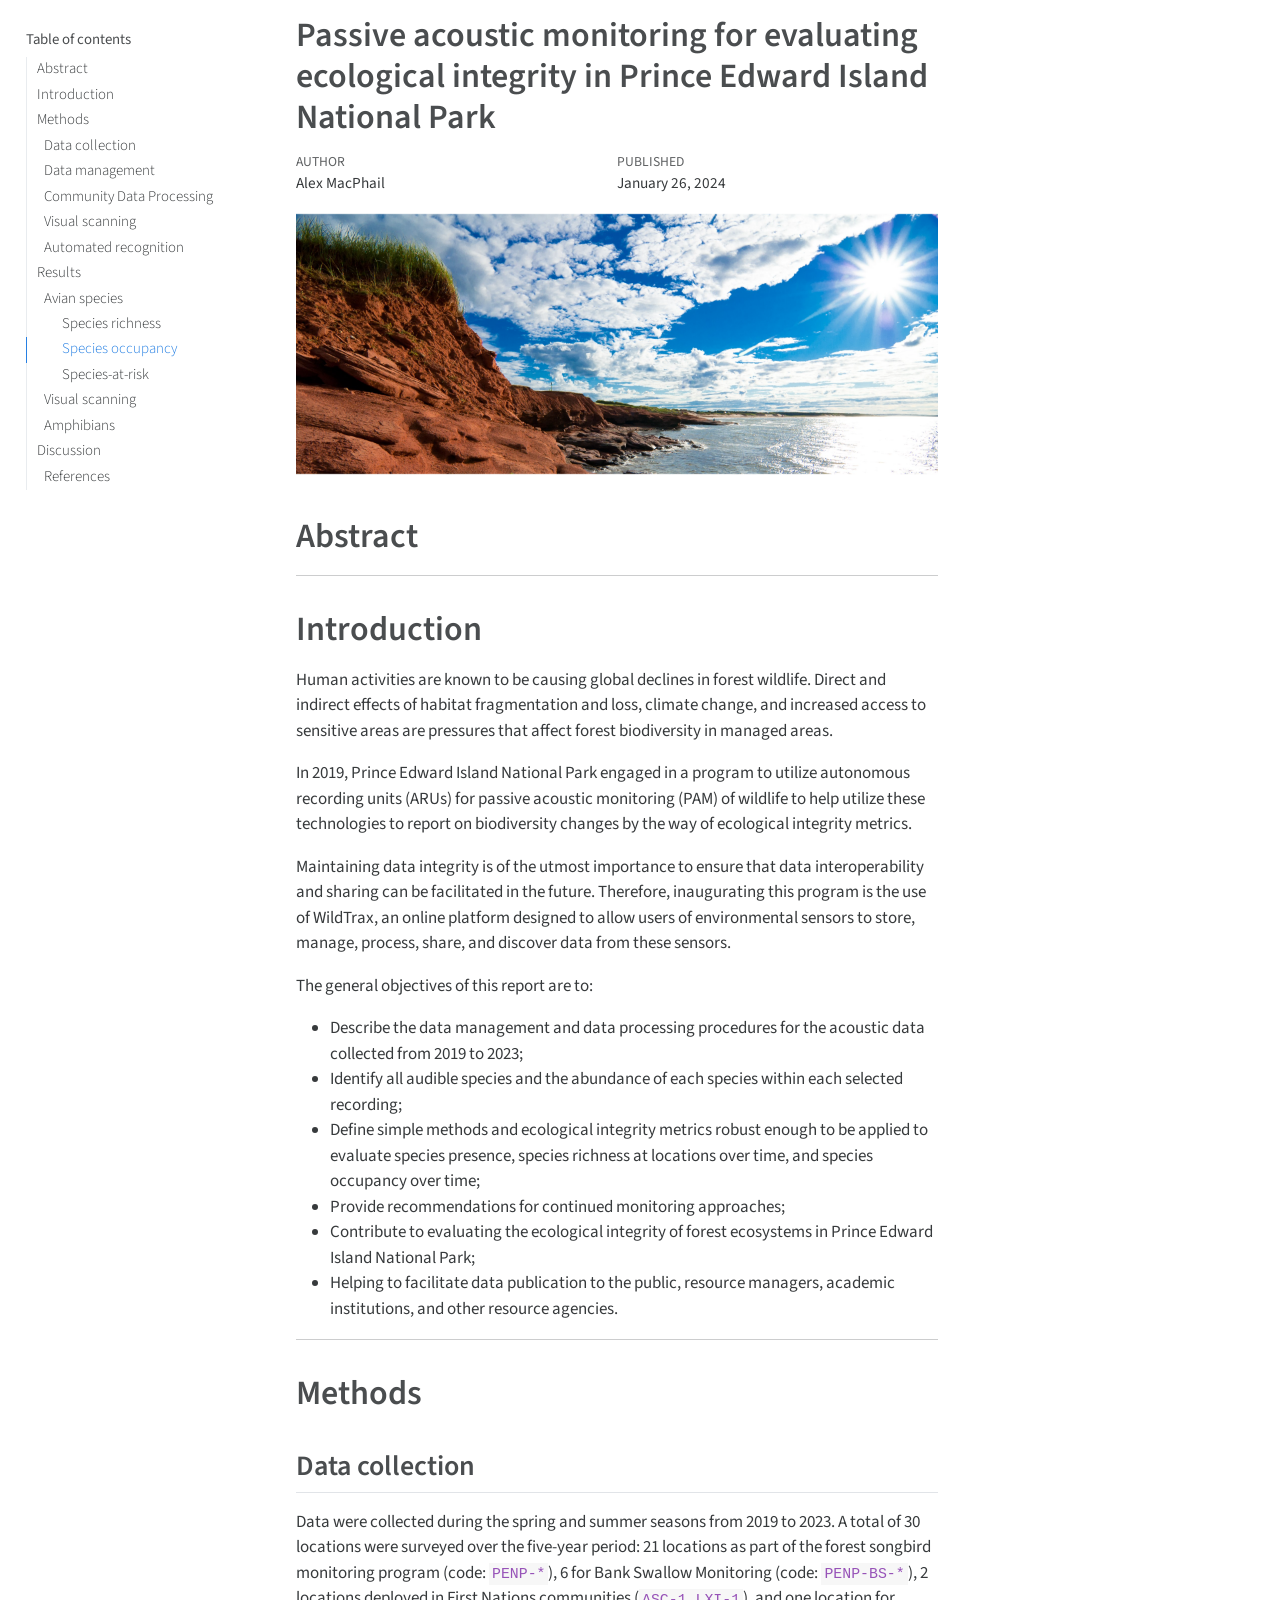
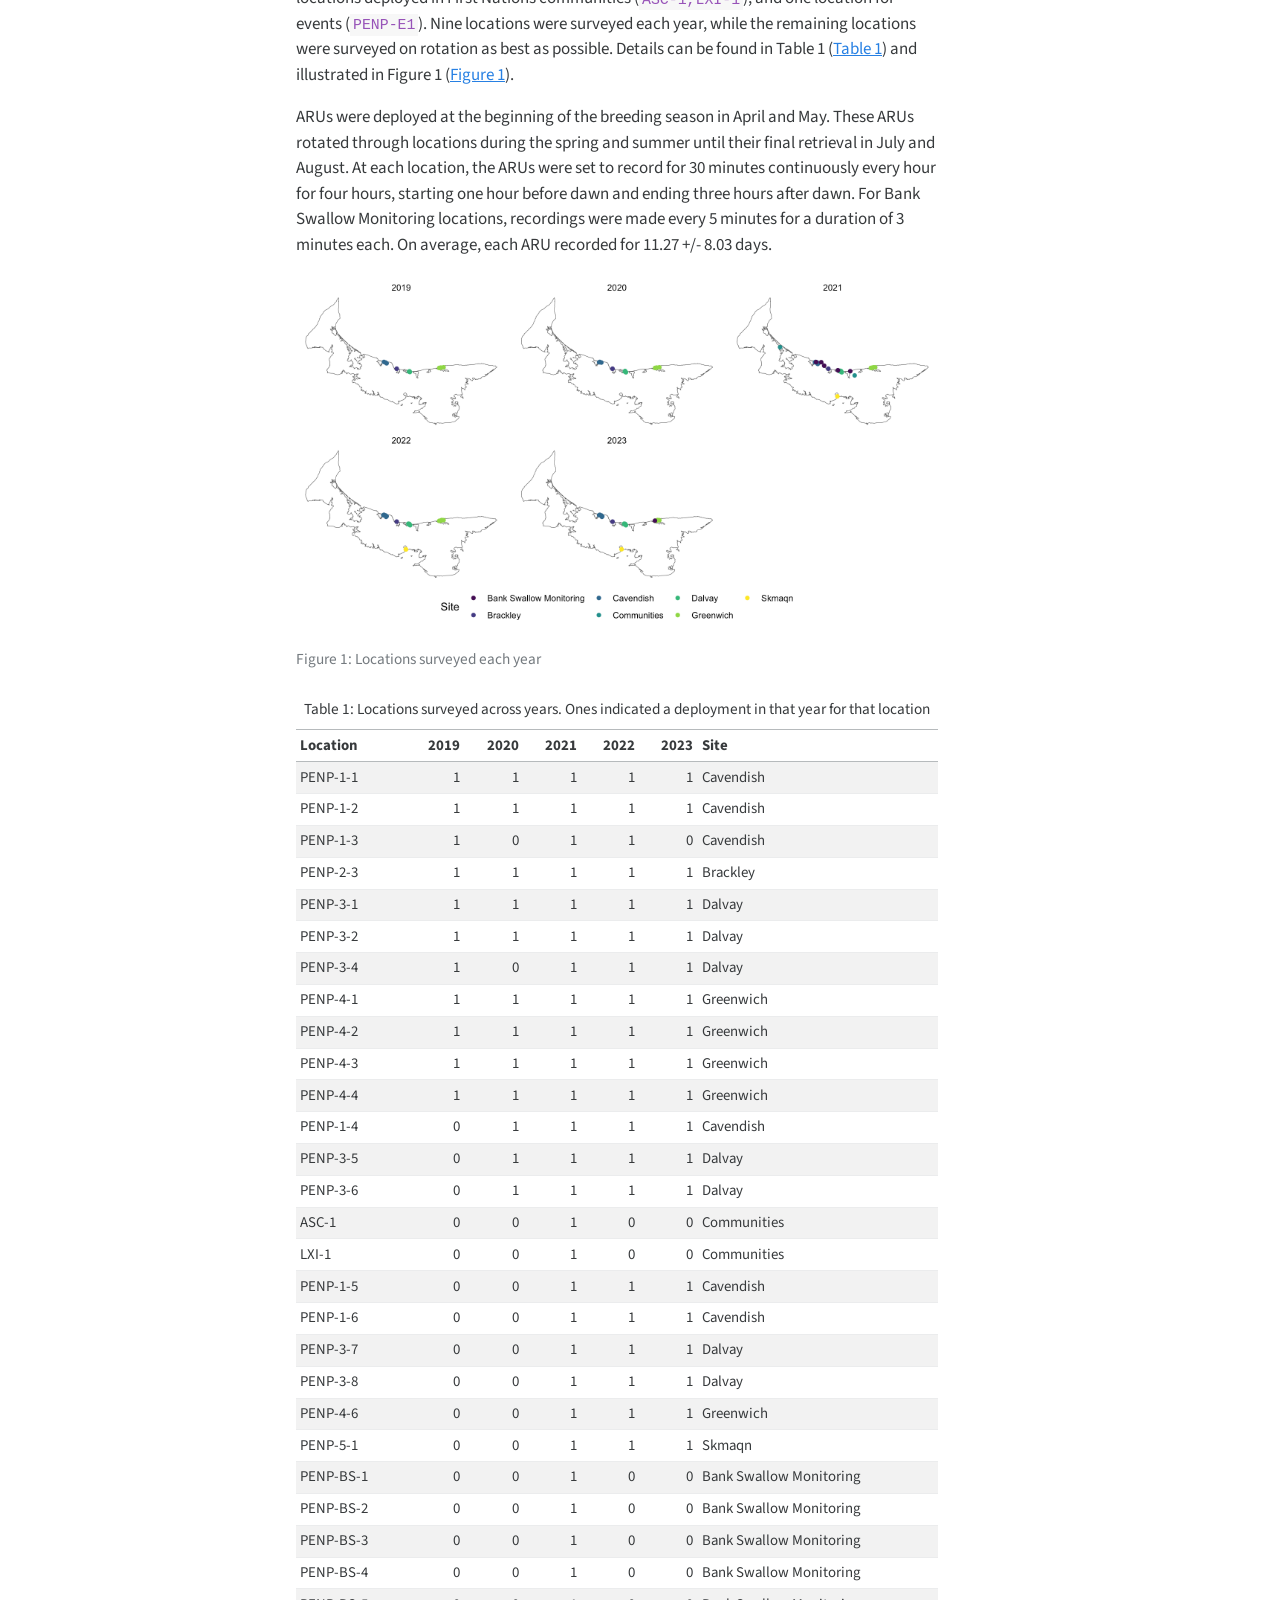
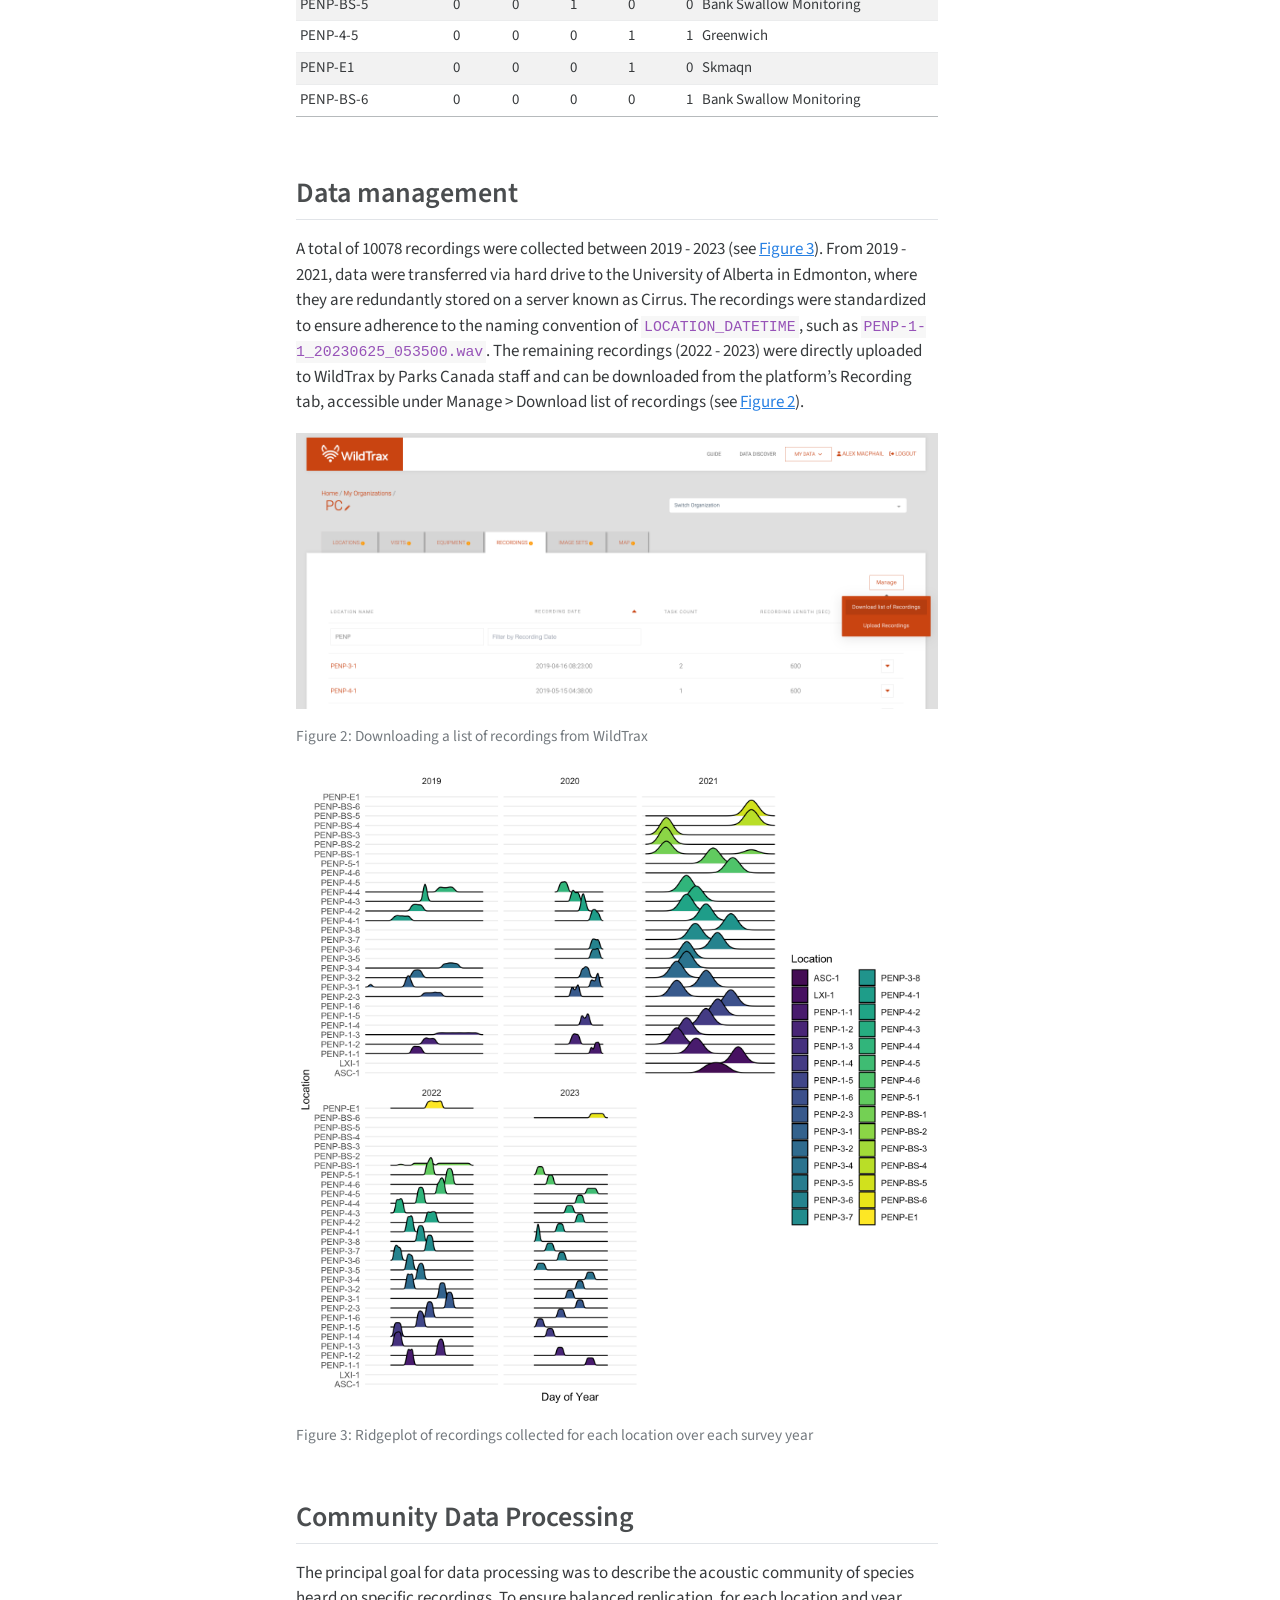
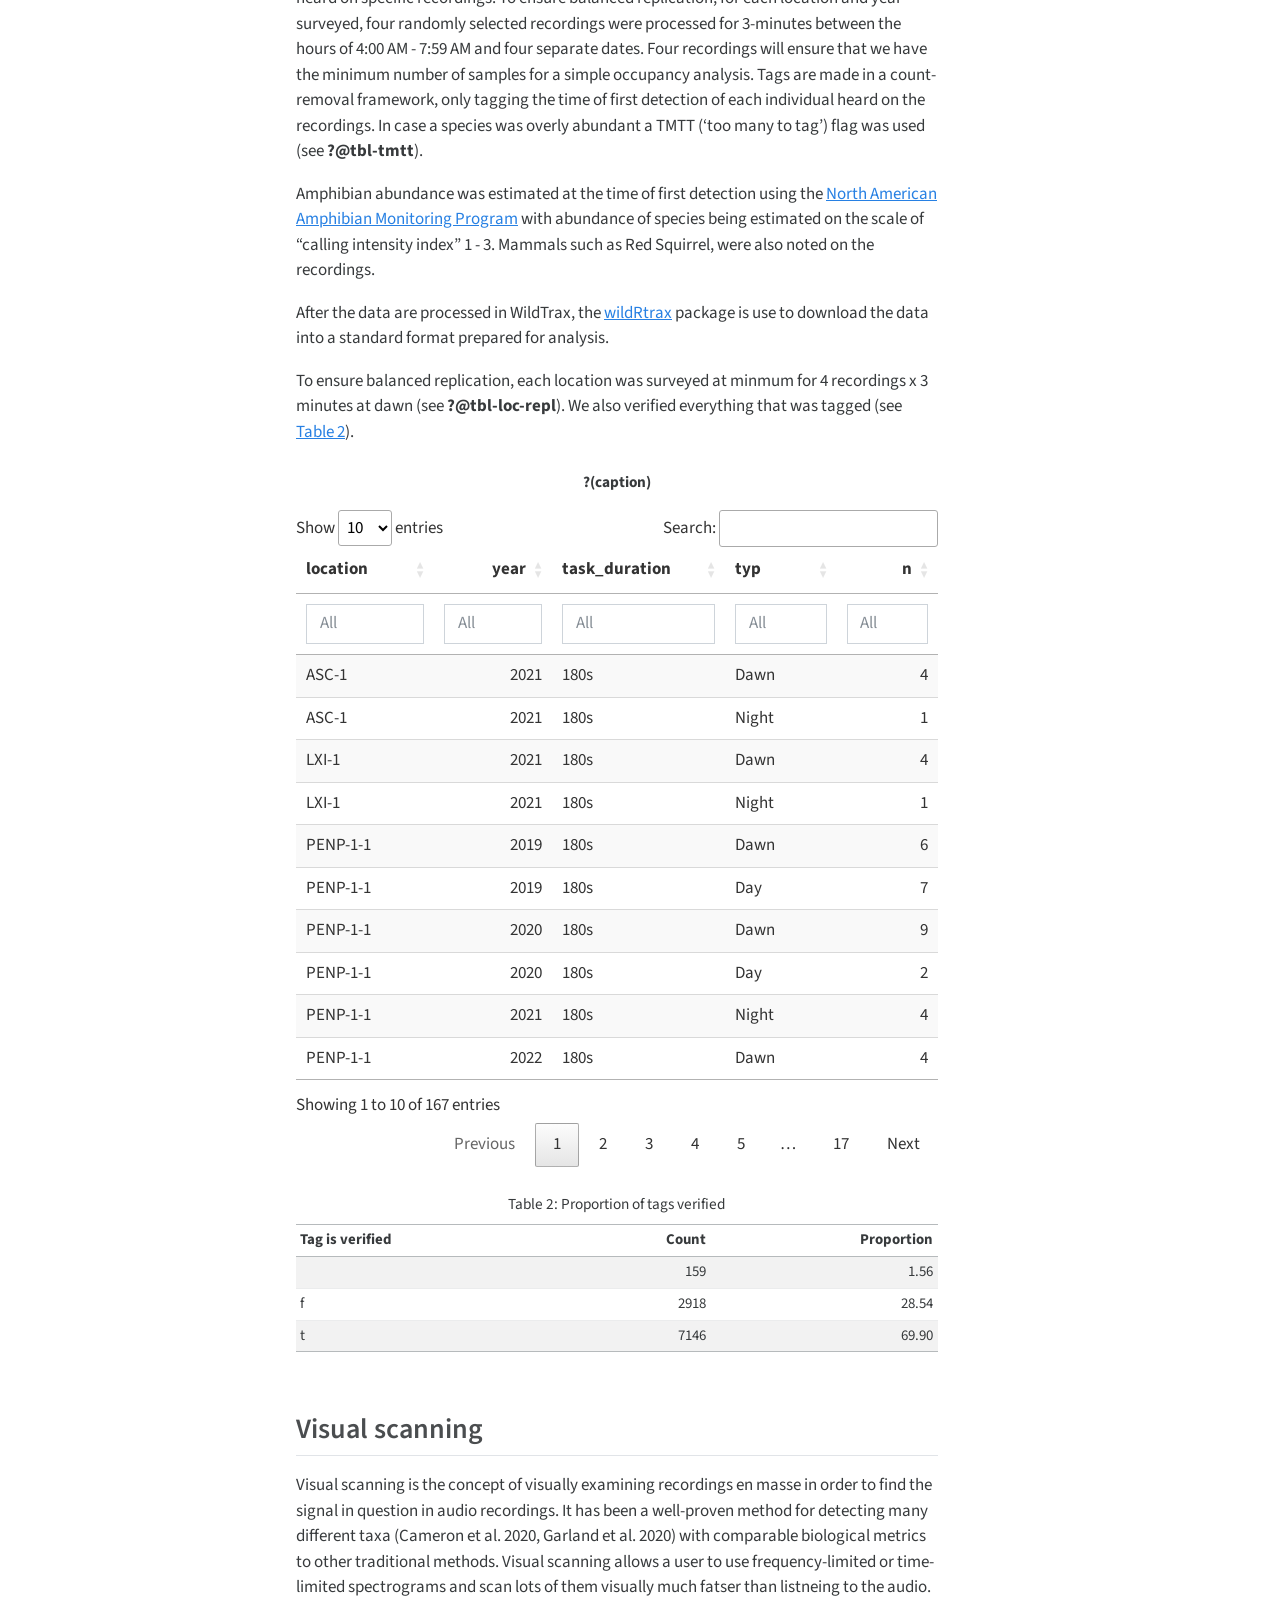
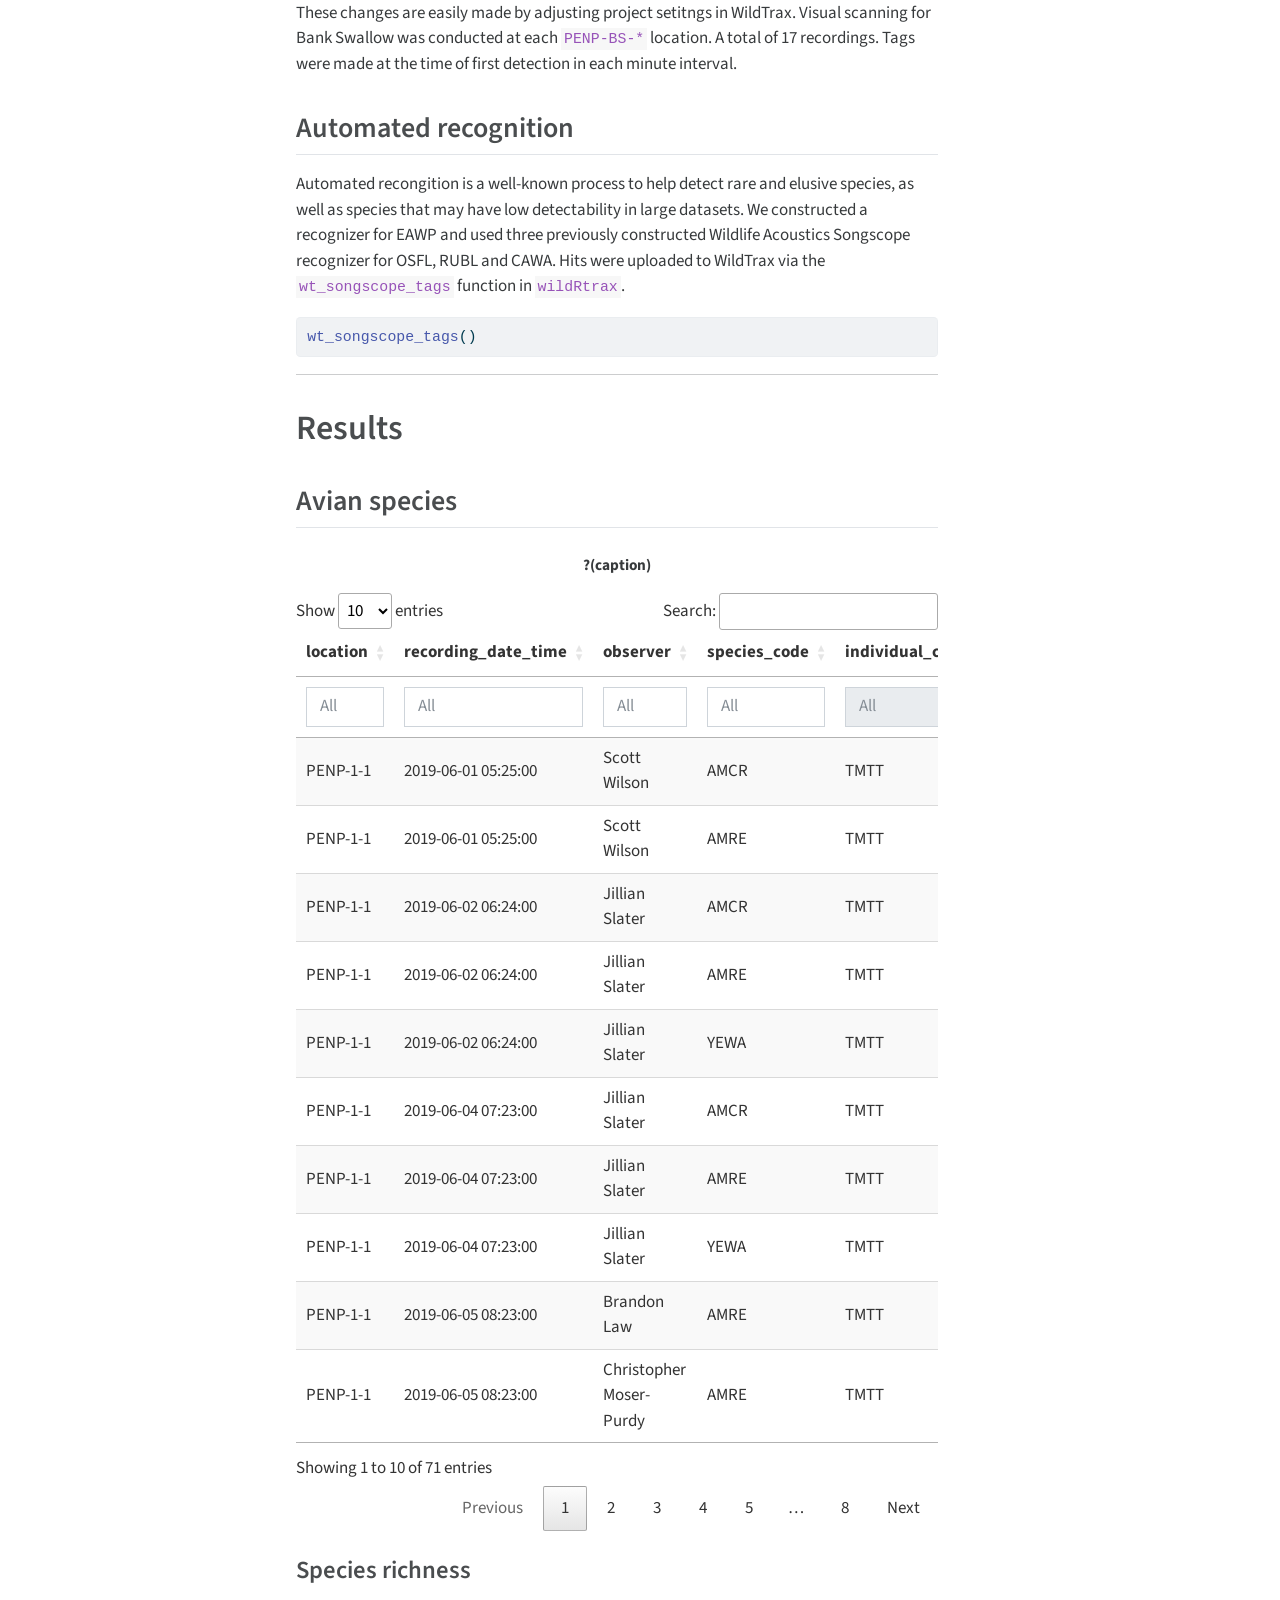
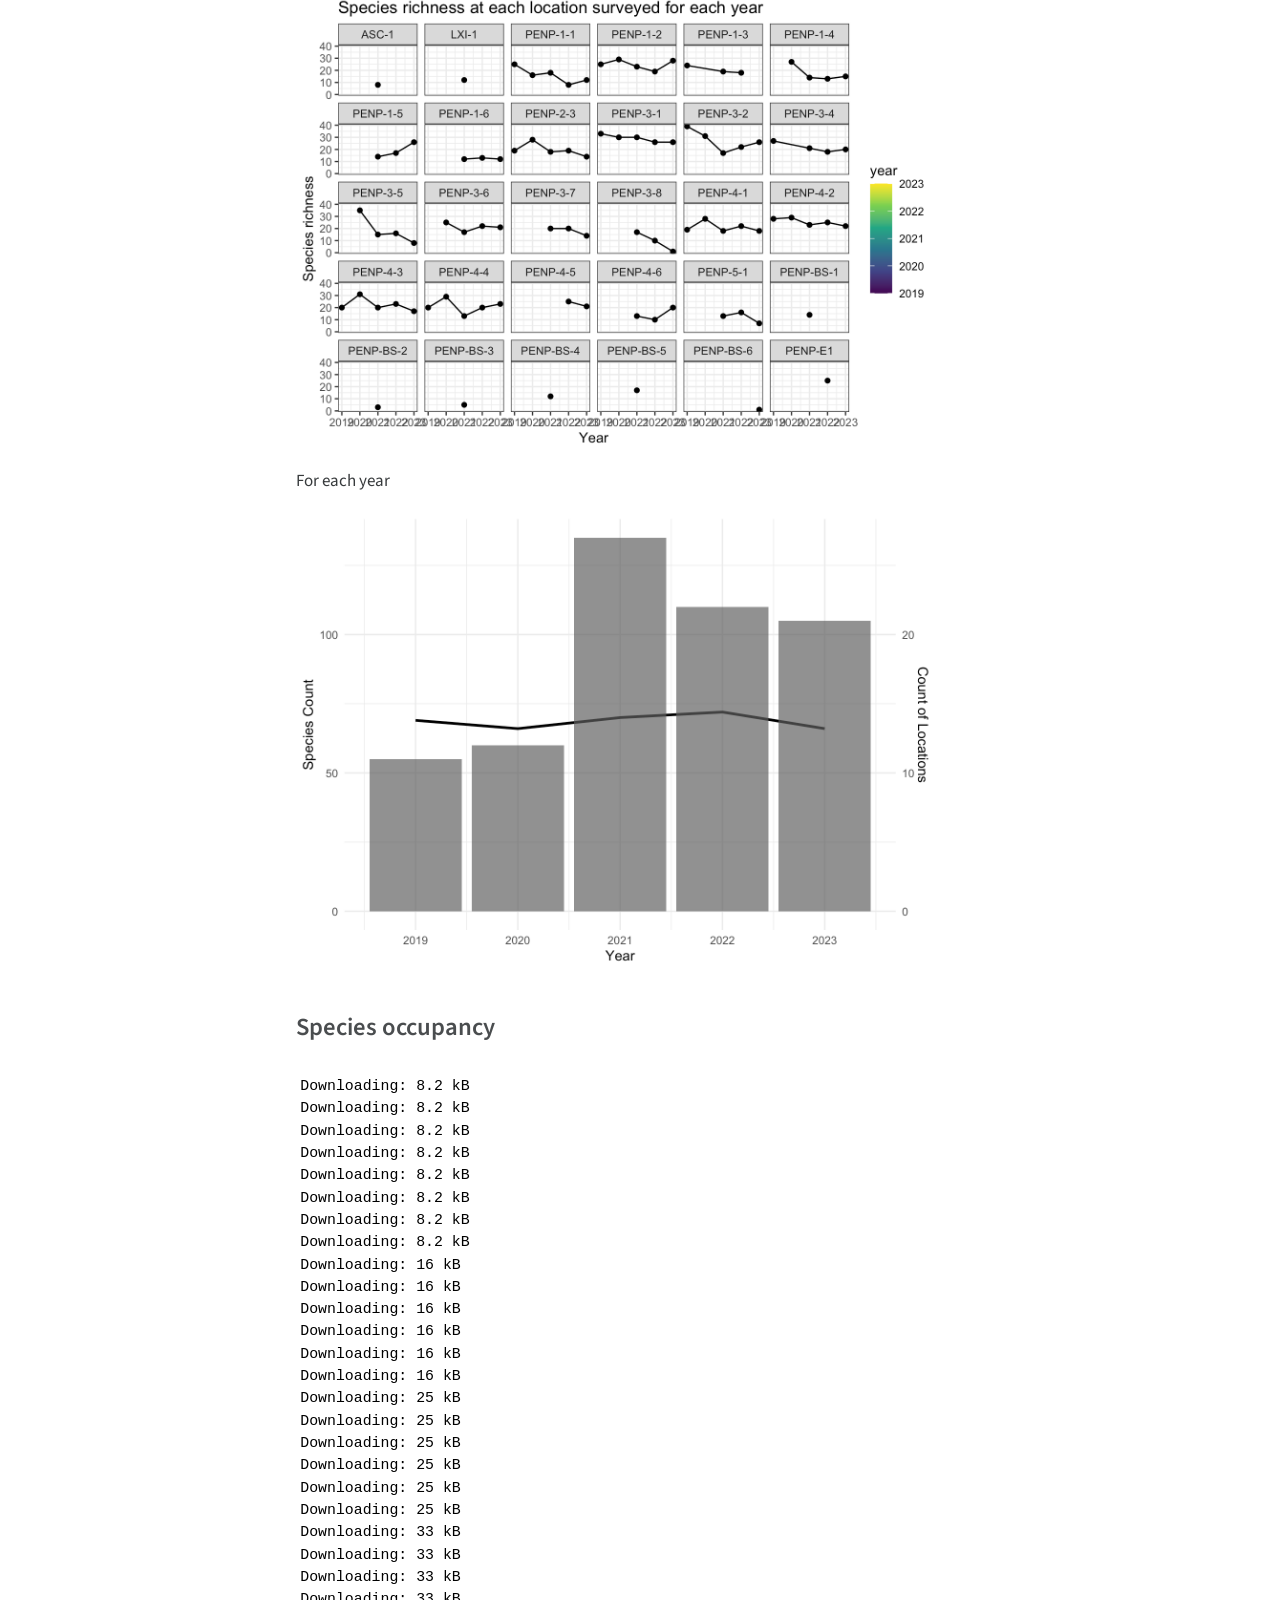
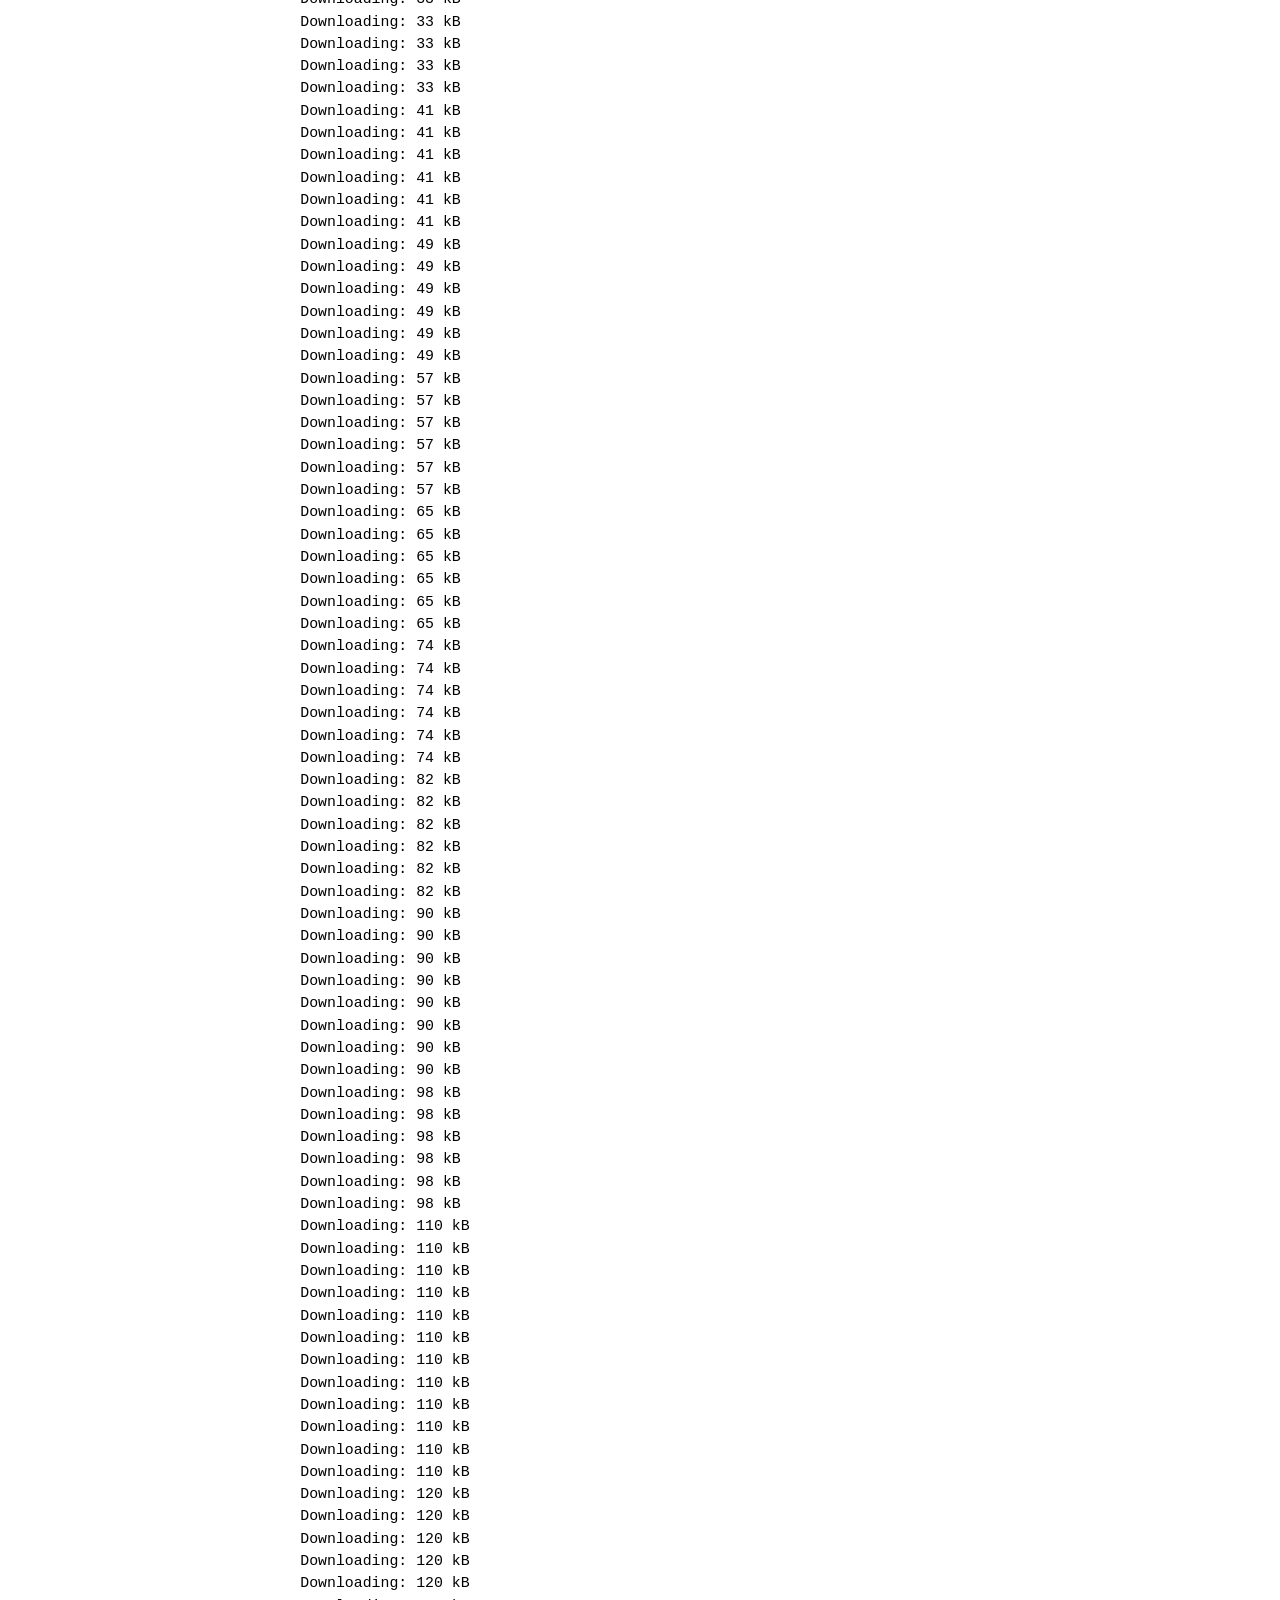
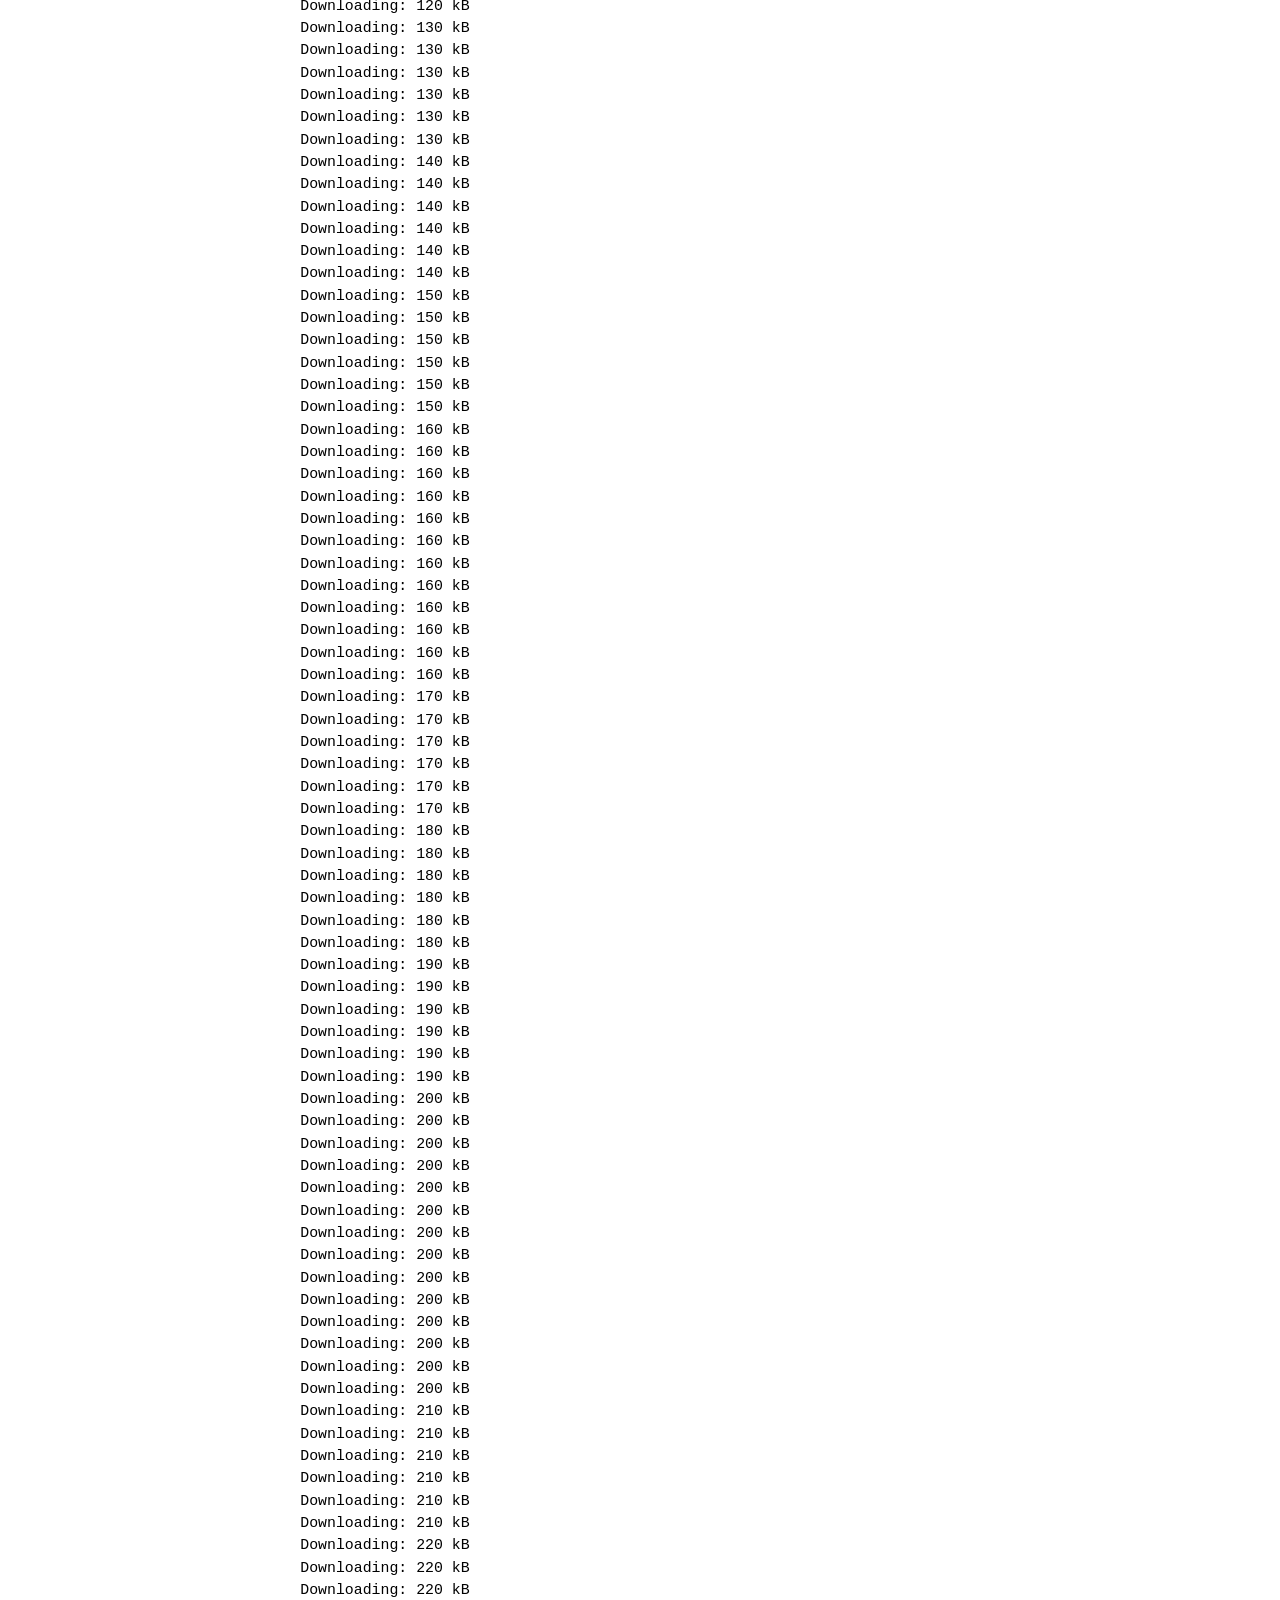
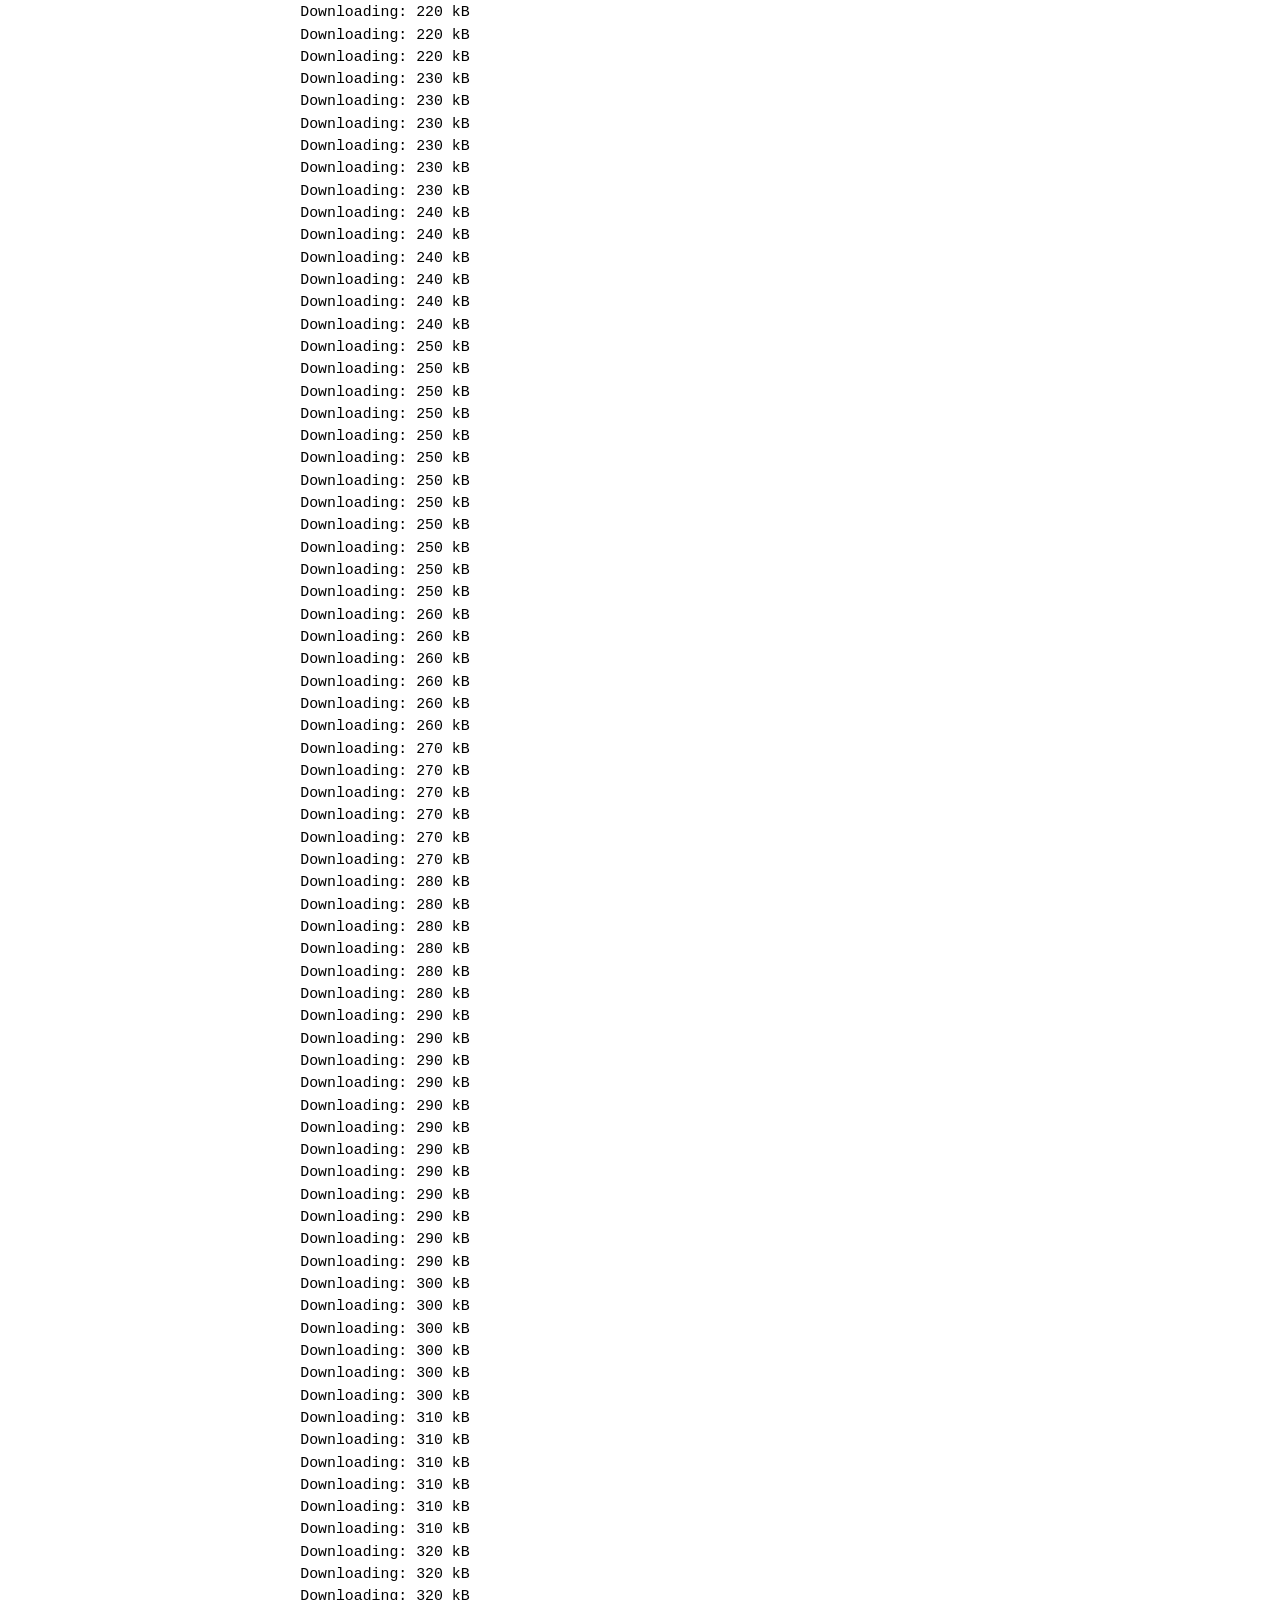
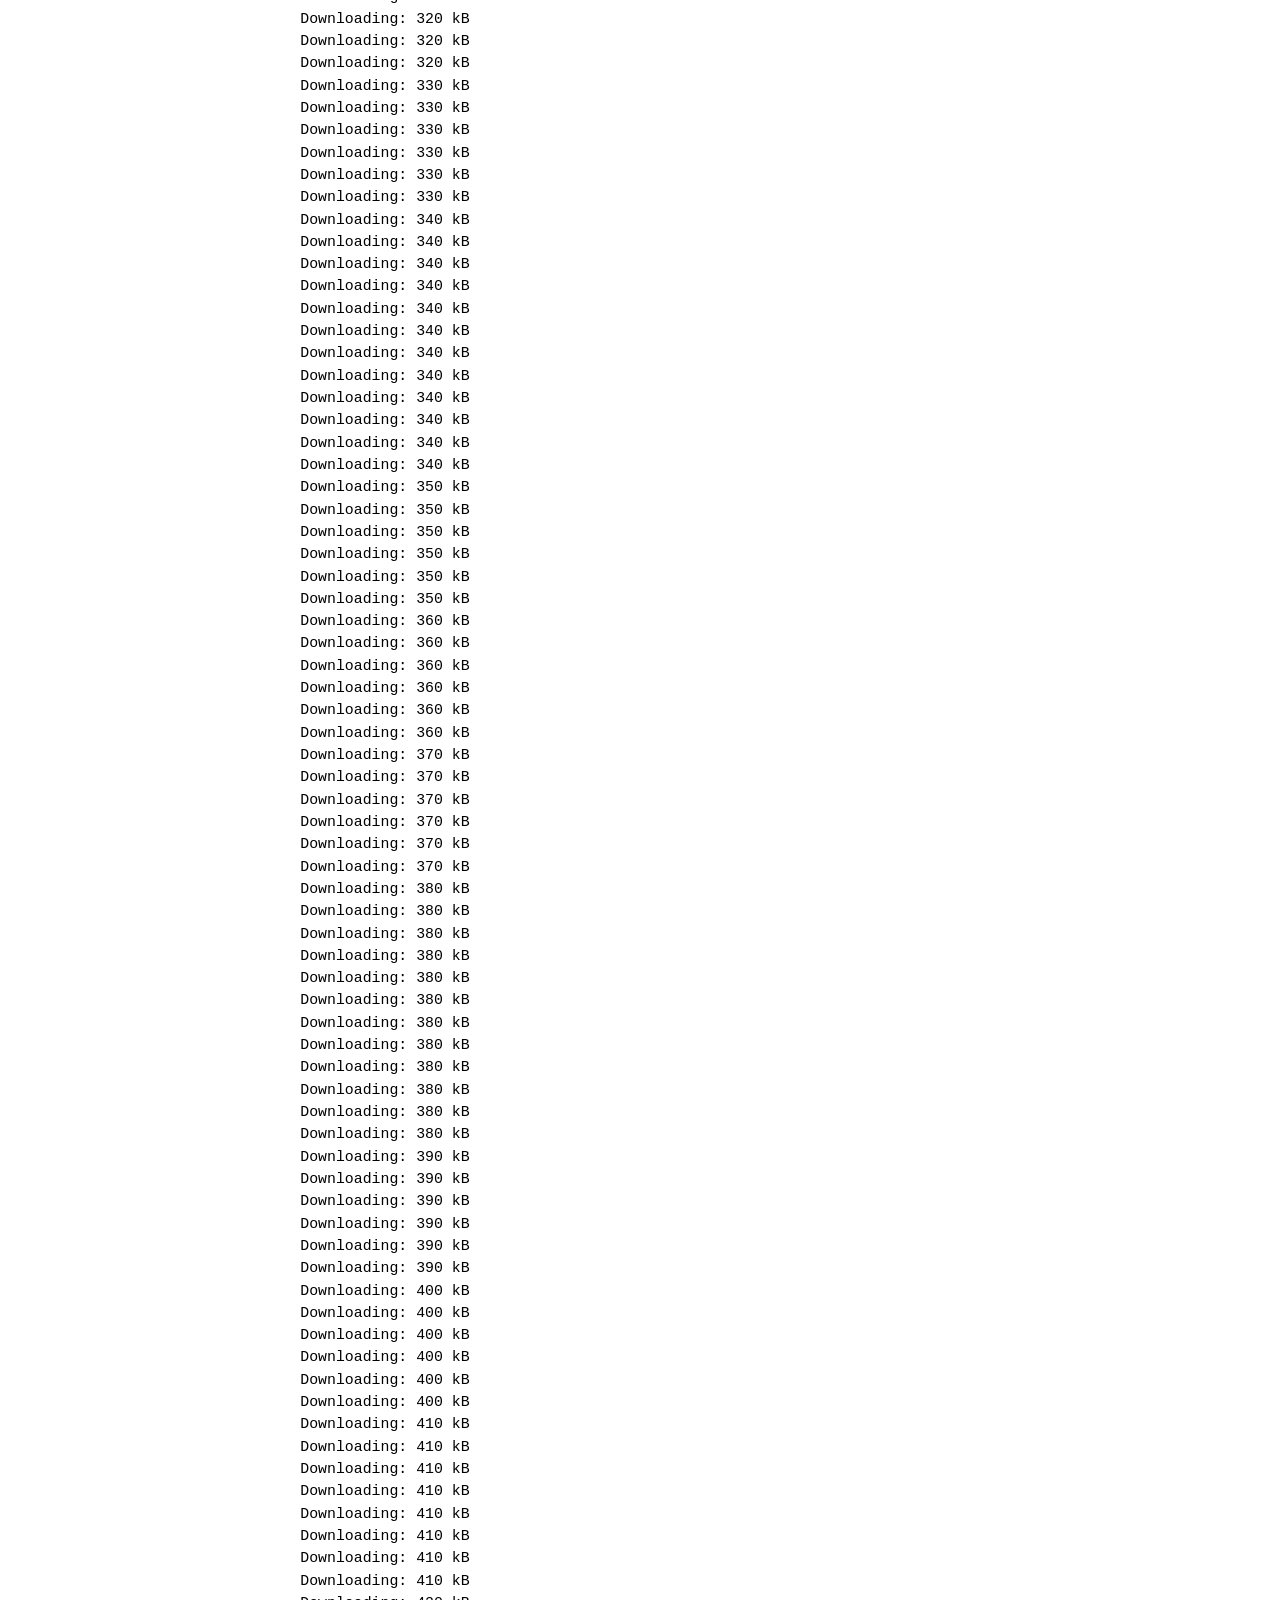
==== commit e188c50d: "adding guilds and site covariates. constructing multiseason occupancy" ====
--- a/hello.html
+++ b/hello.html
@@ -758,8 +758,8 @@
 Downloading: 190 kB     
 Downloading: 190 kB     
 Downloading: 190 kB     
-Downloading: 190 kB     
-Downloading: 190 kB     
+Downloading: 200 kB     
+Downloading: 200 kB     
 Downloading: 200 kB     
 Downloading: 200 kB     
 Downloading: 200 kB     
@@ -916,8 +916,8 @@
 Downloading: 400 kB     
 Downloading: 400 kB     
 Downloading: 400 kB     
-Downloading: 400 kB     
-Downloading: 400 kB     
+Downloading: 410 kB     
+Downloading: 410 kB     
 Downloading: 410 kB     
 Downloading: 410 kB     
 Downloading: 410 kB     
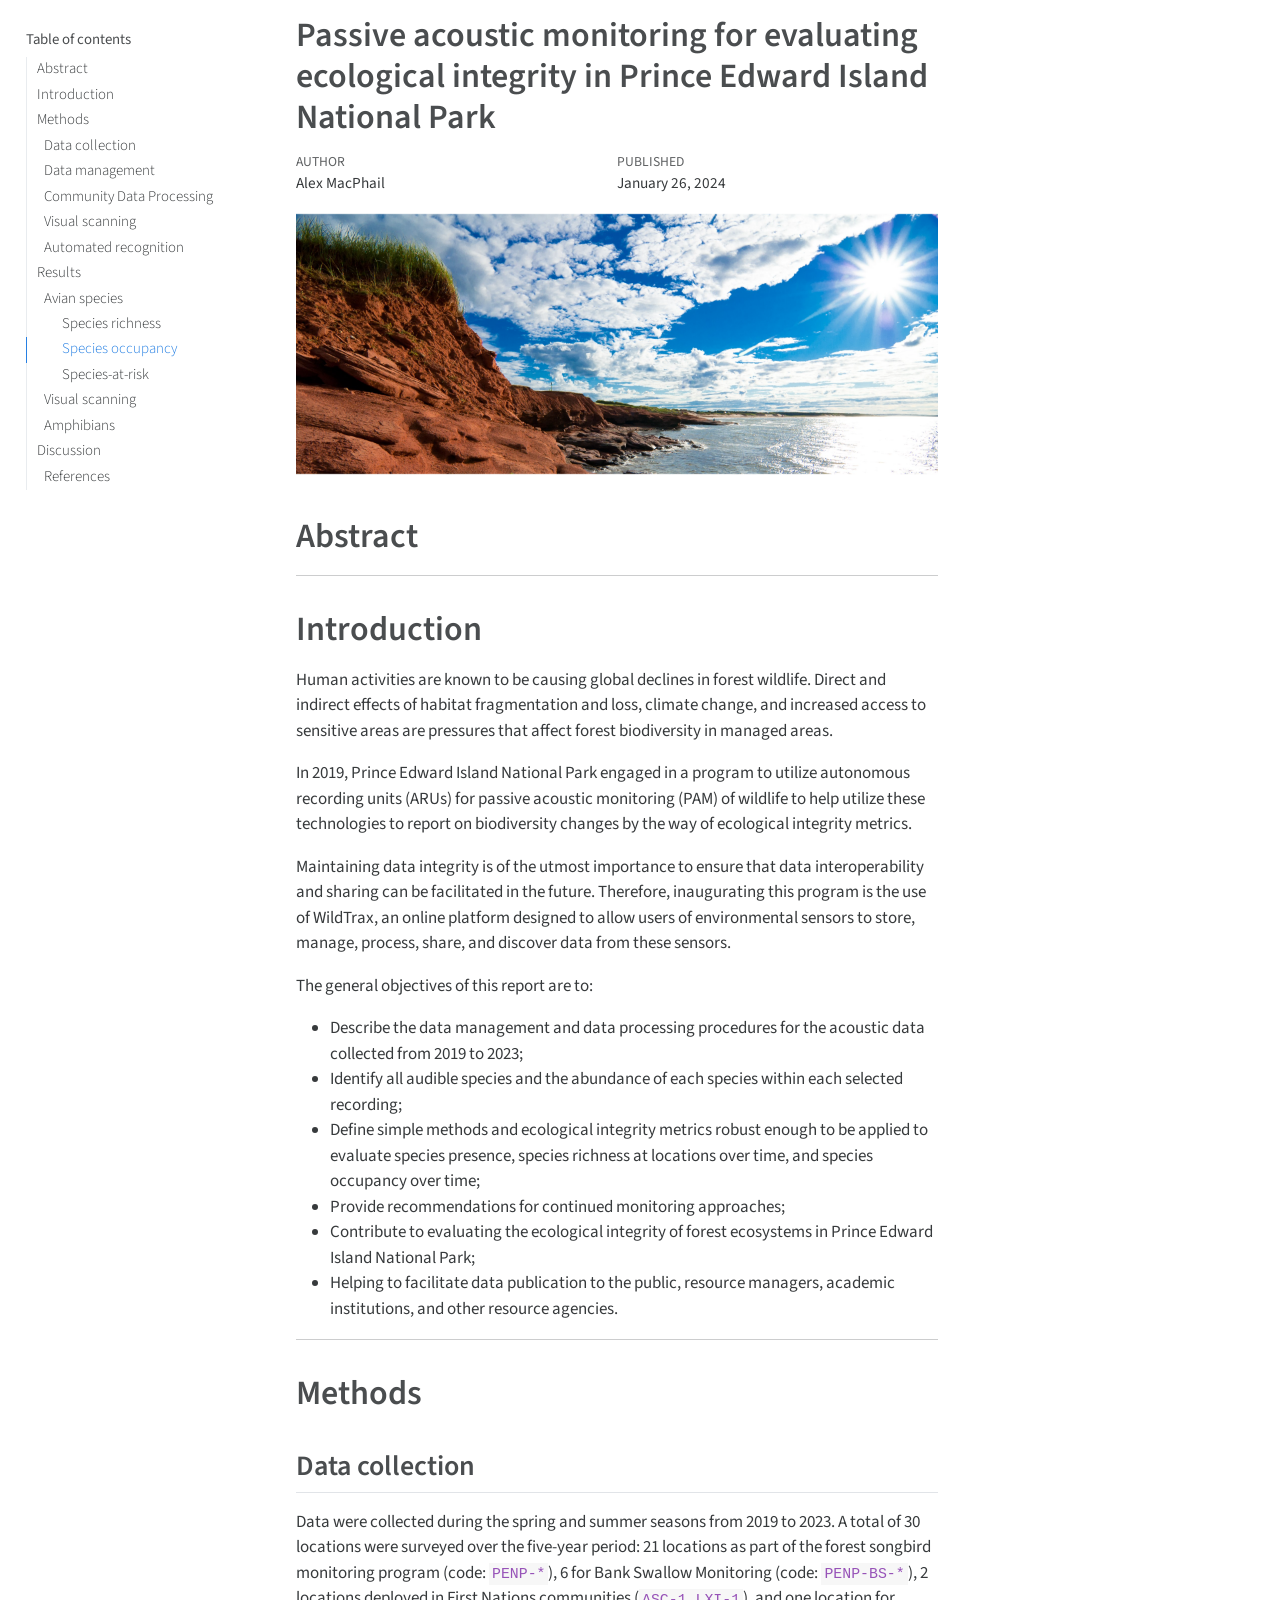
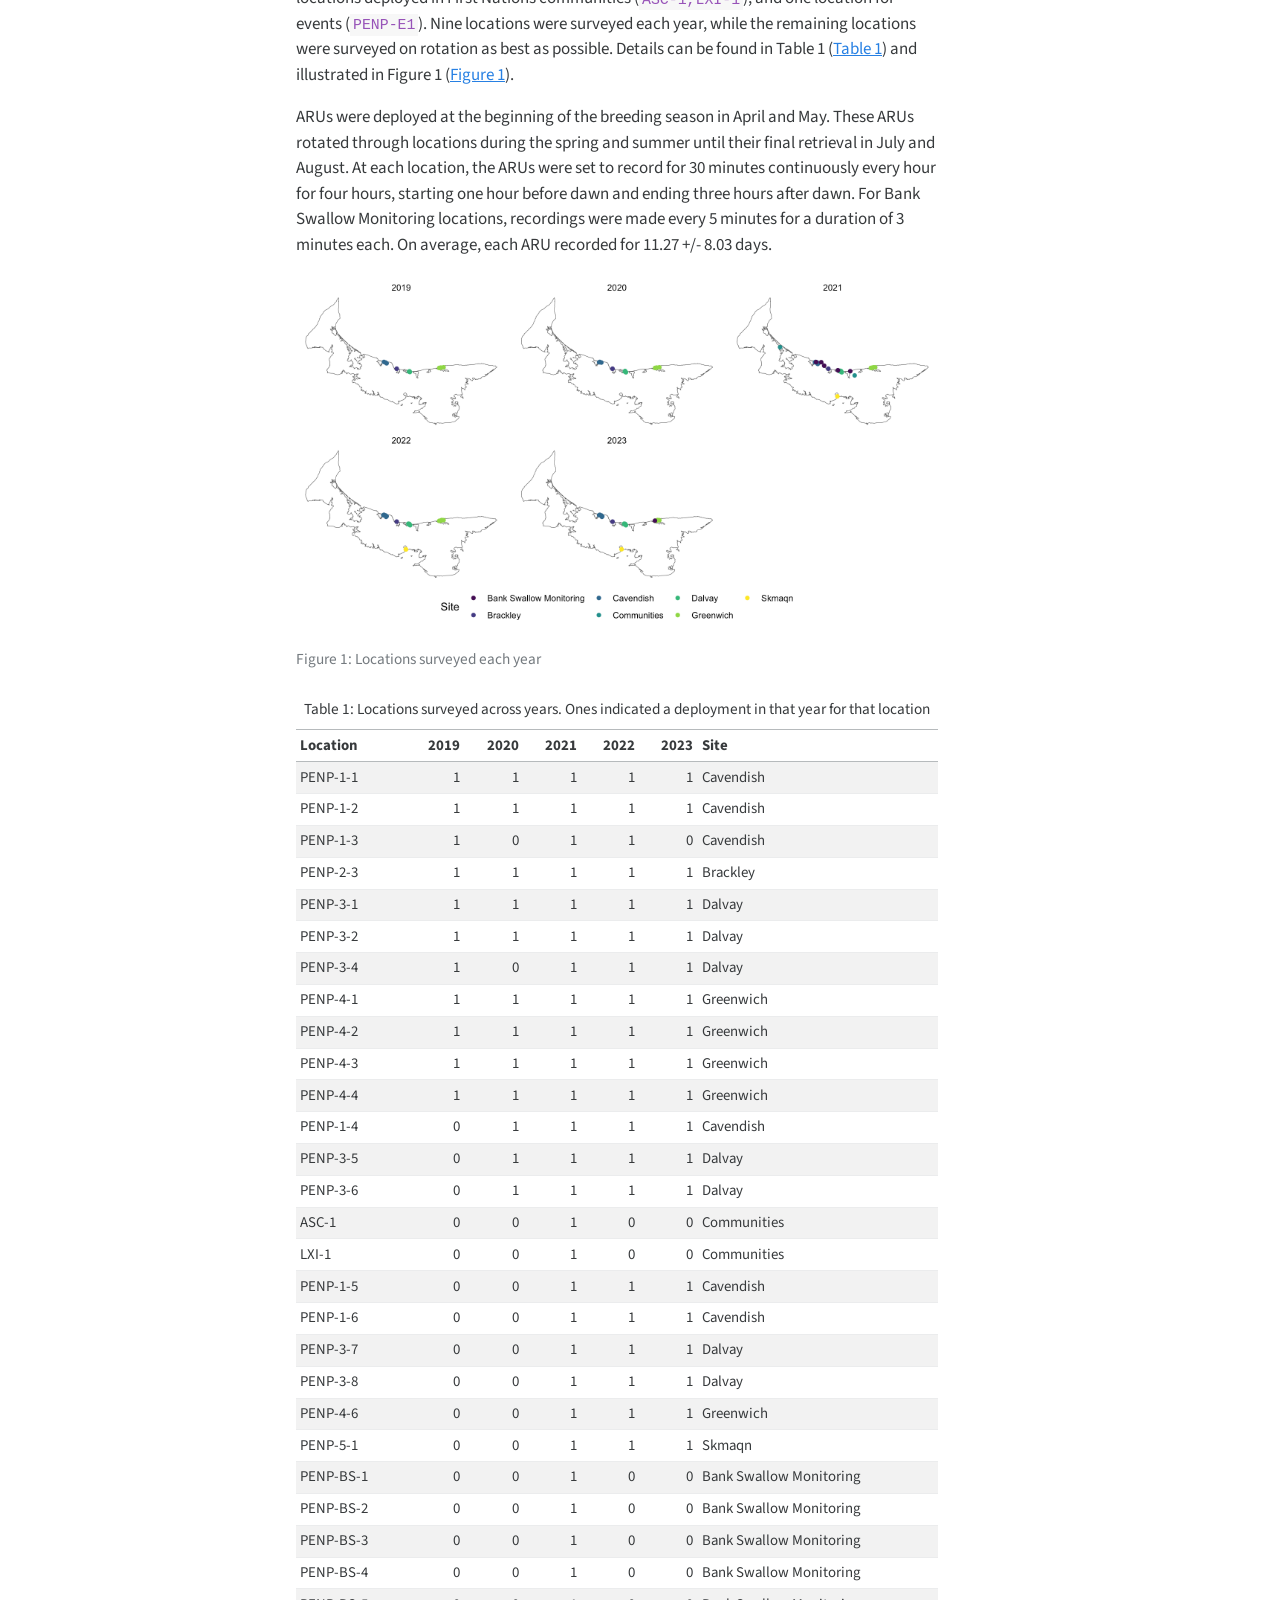
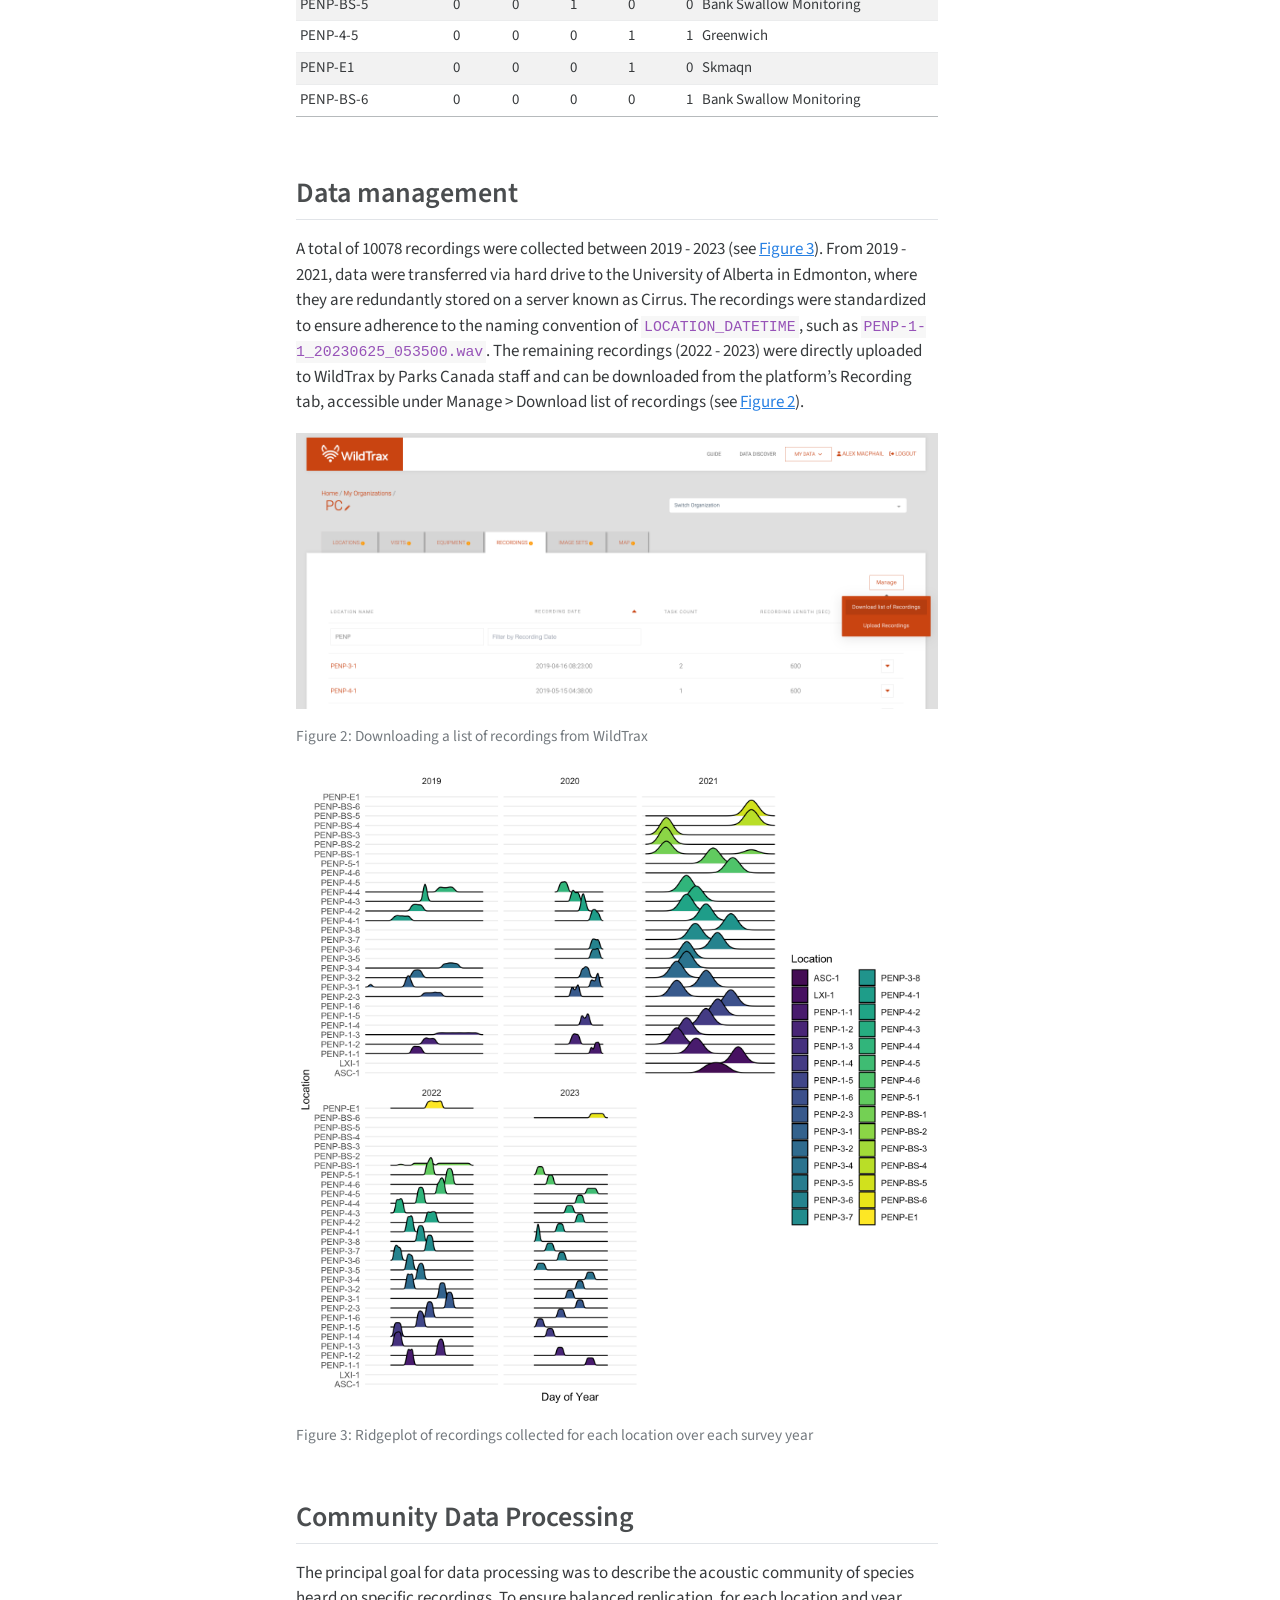
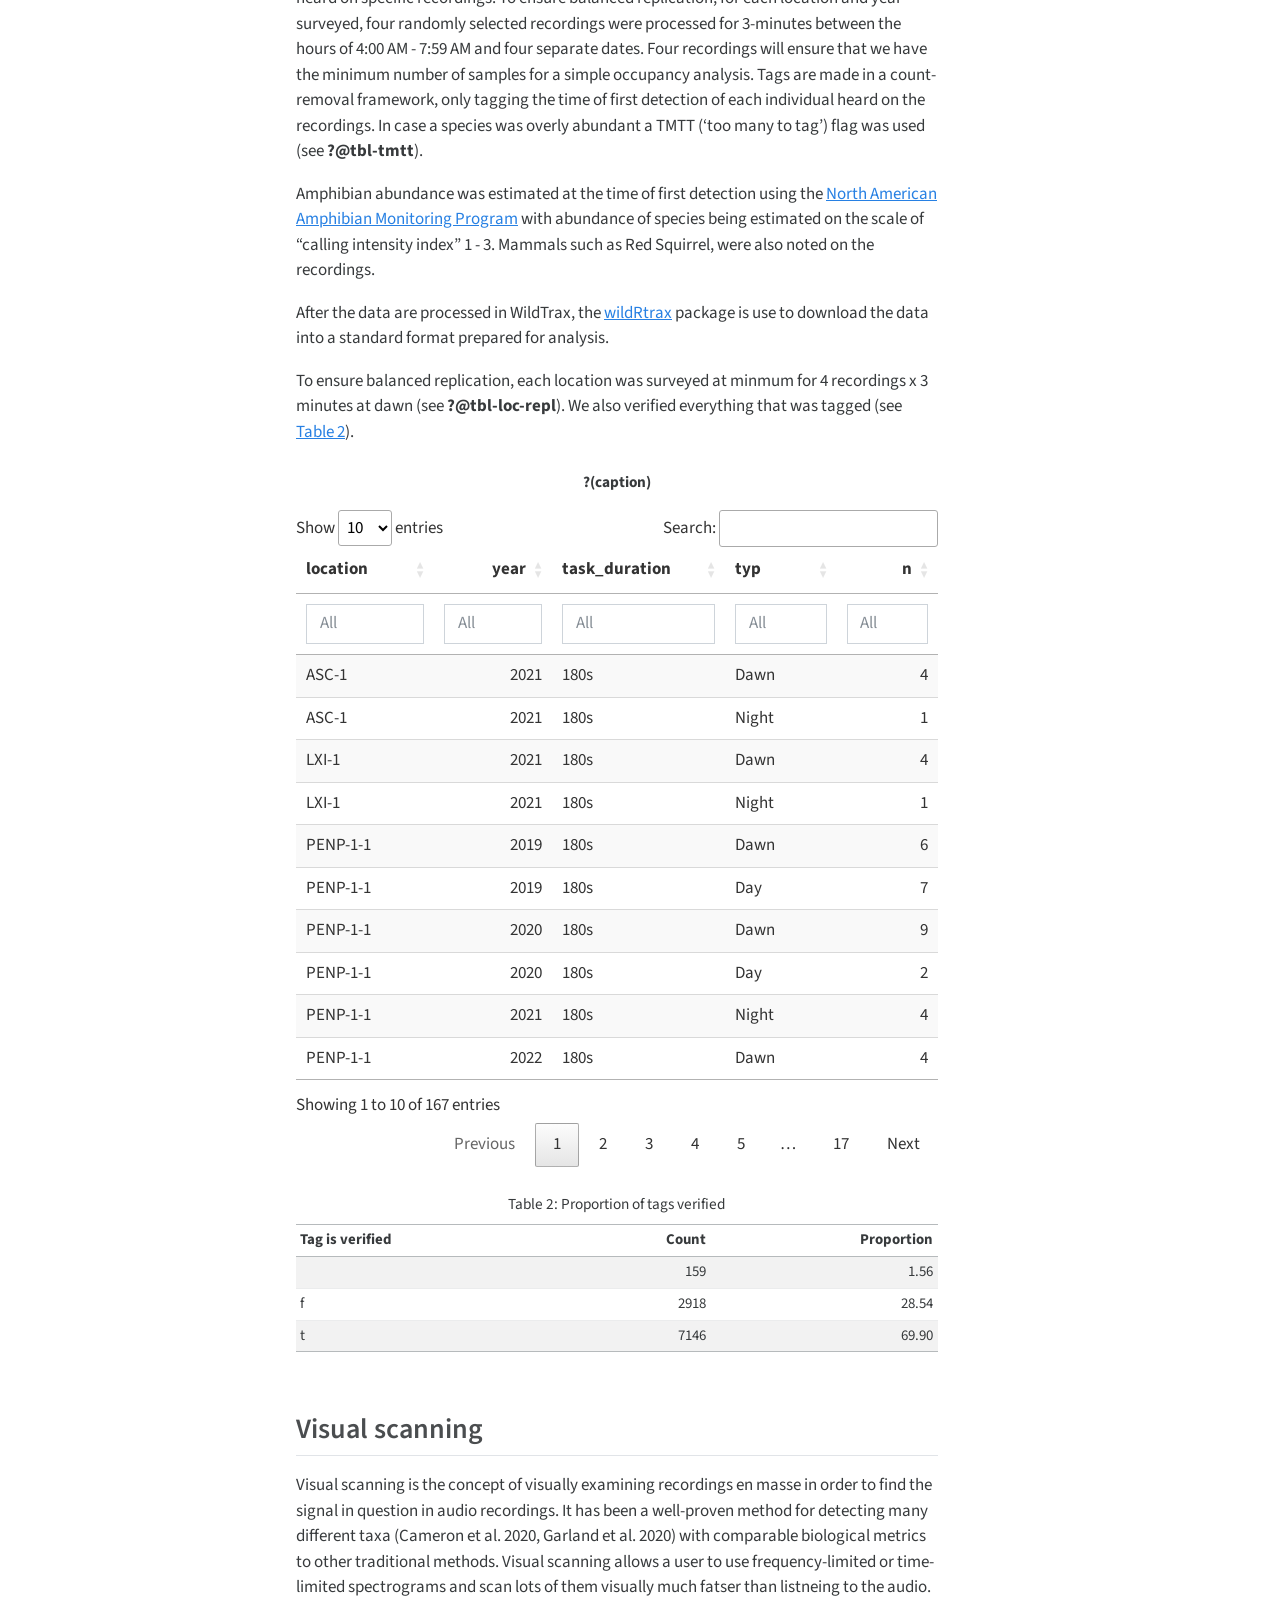
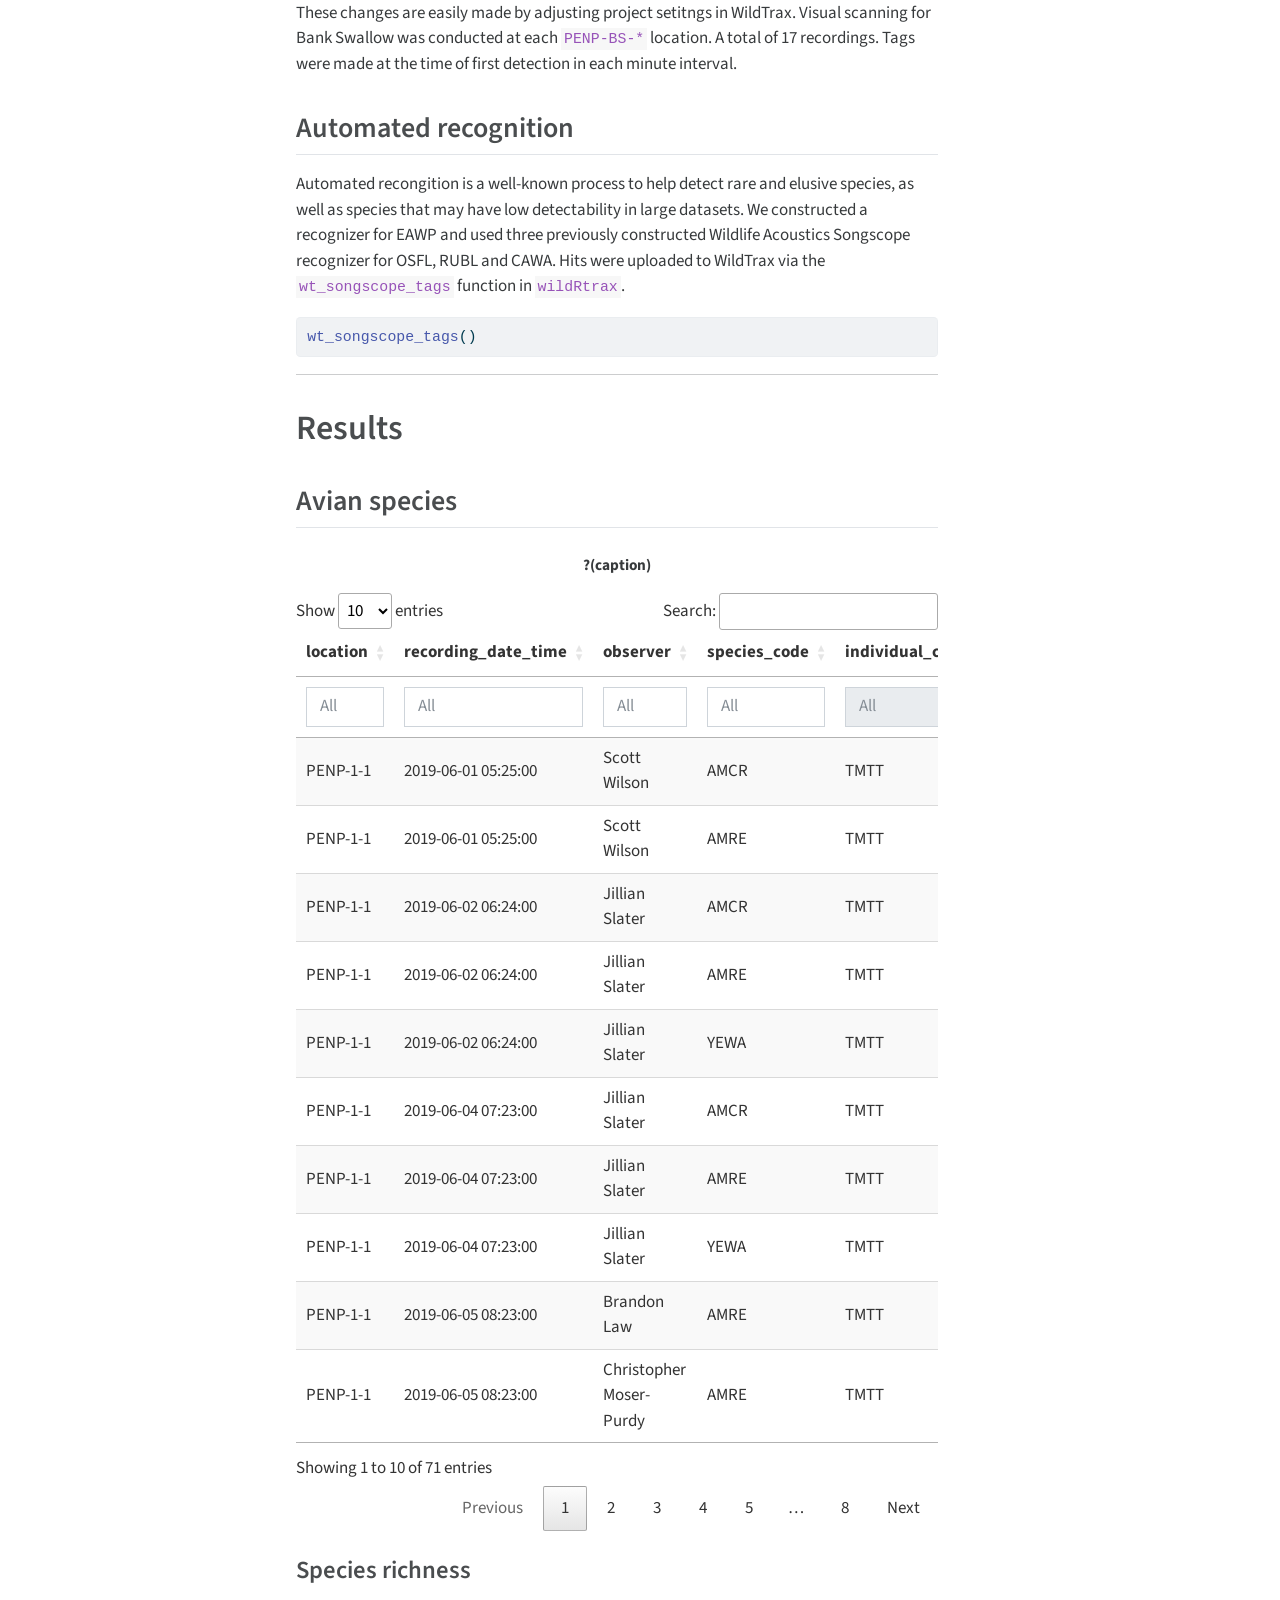
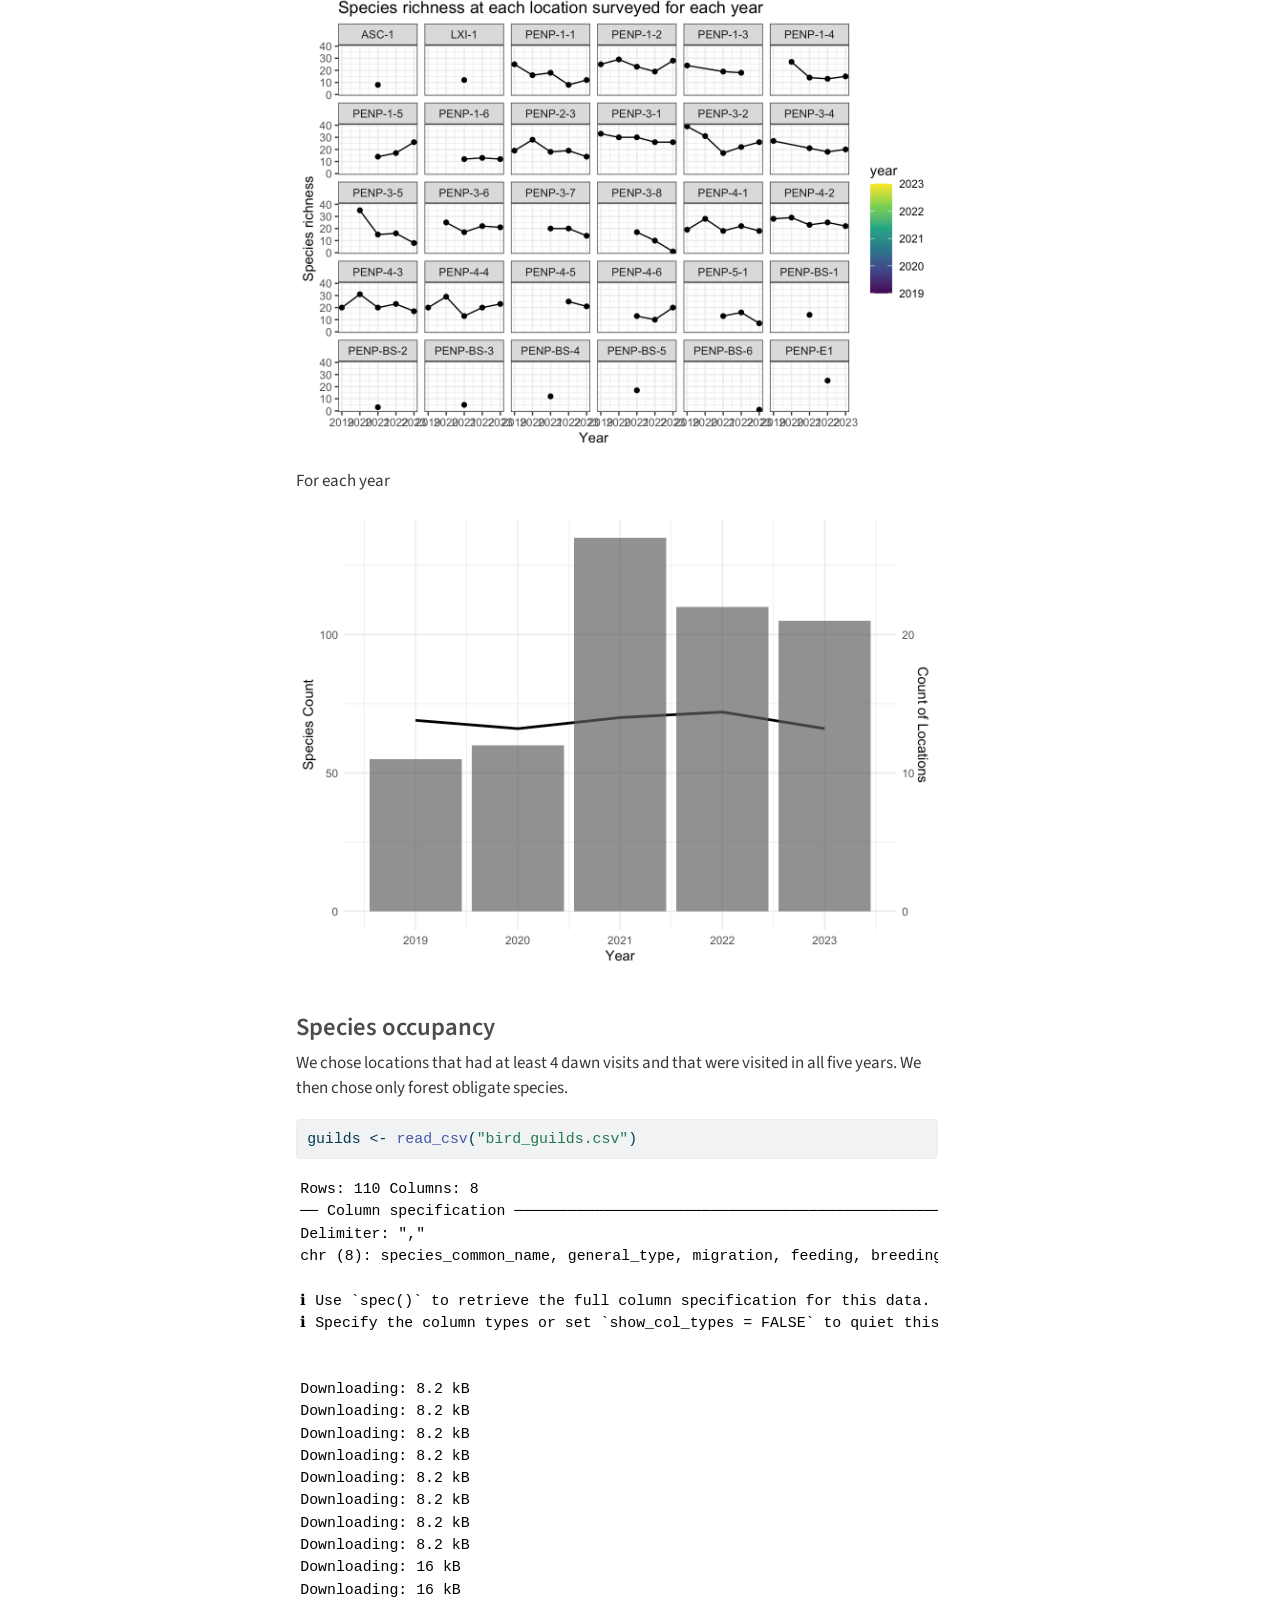
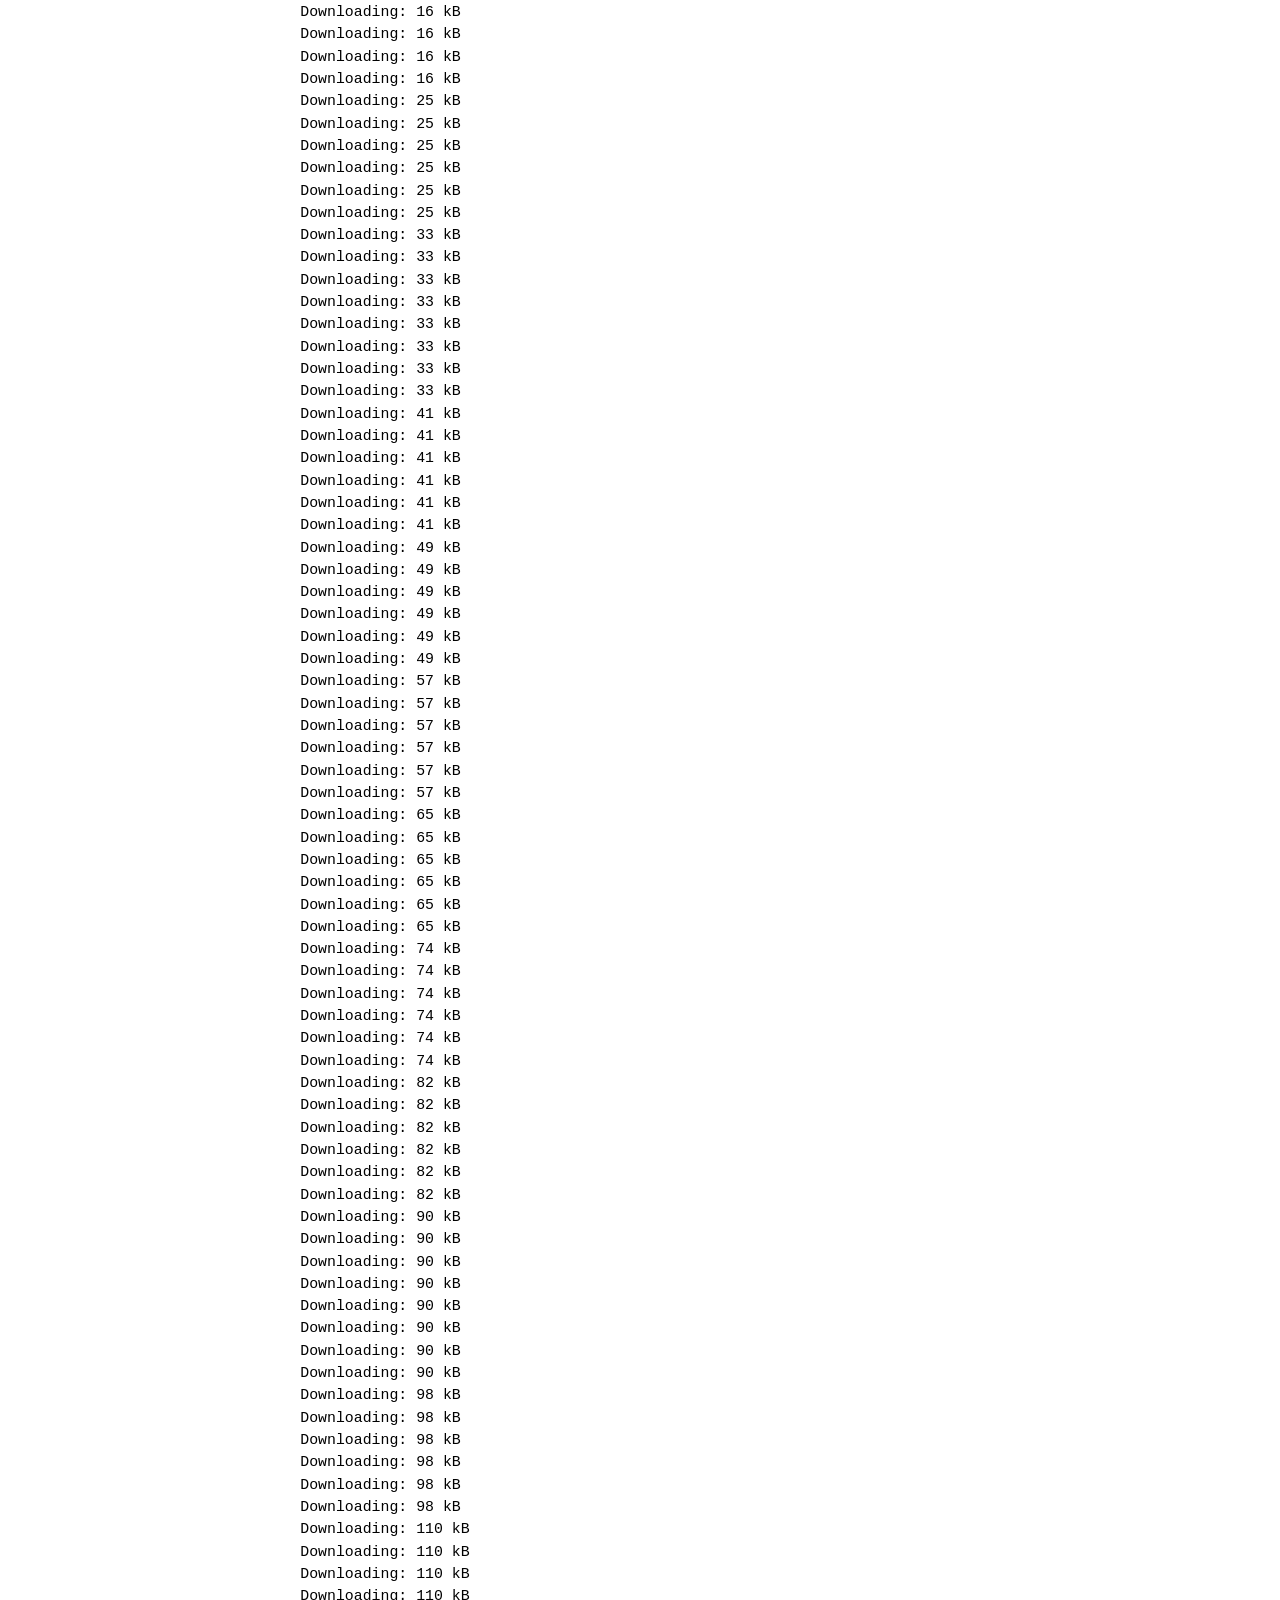
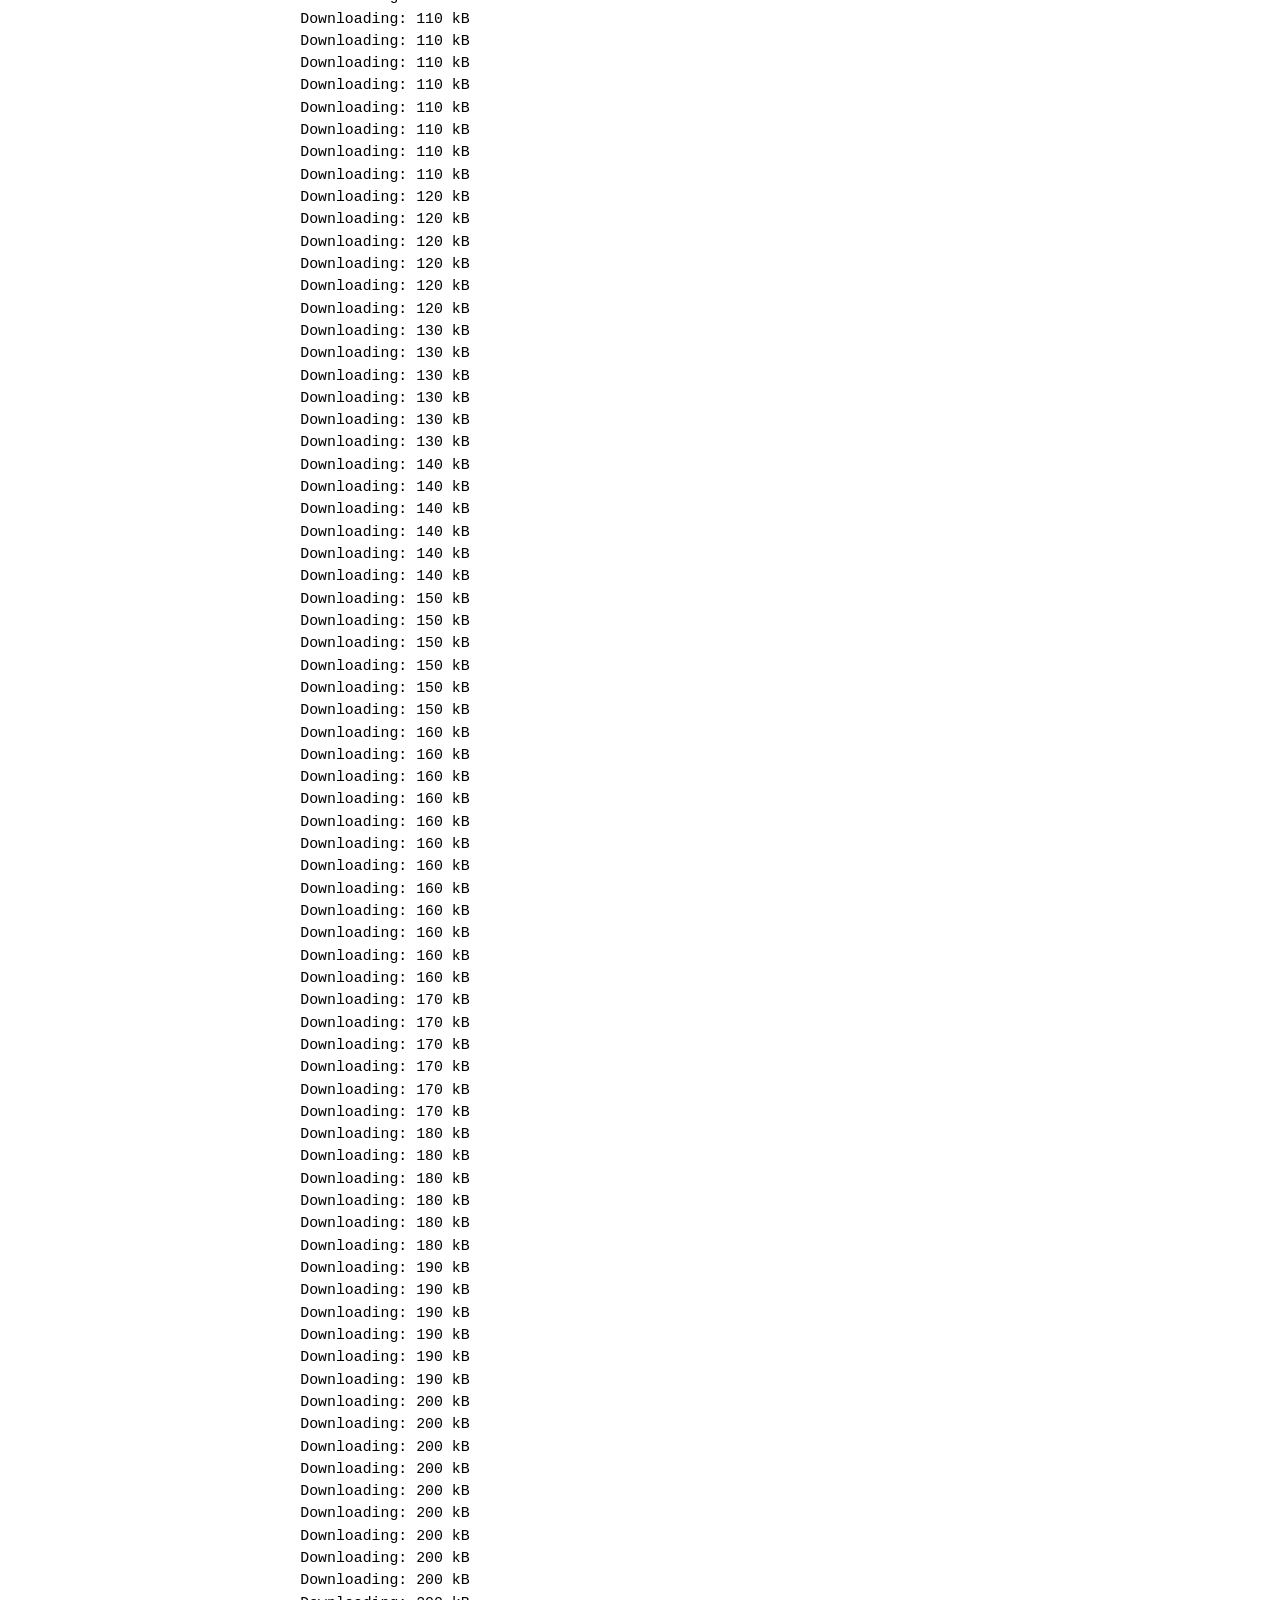
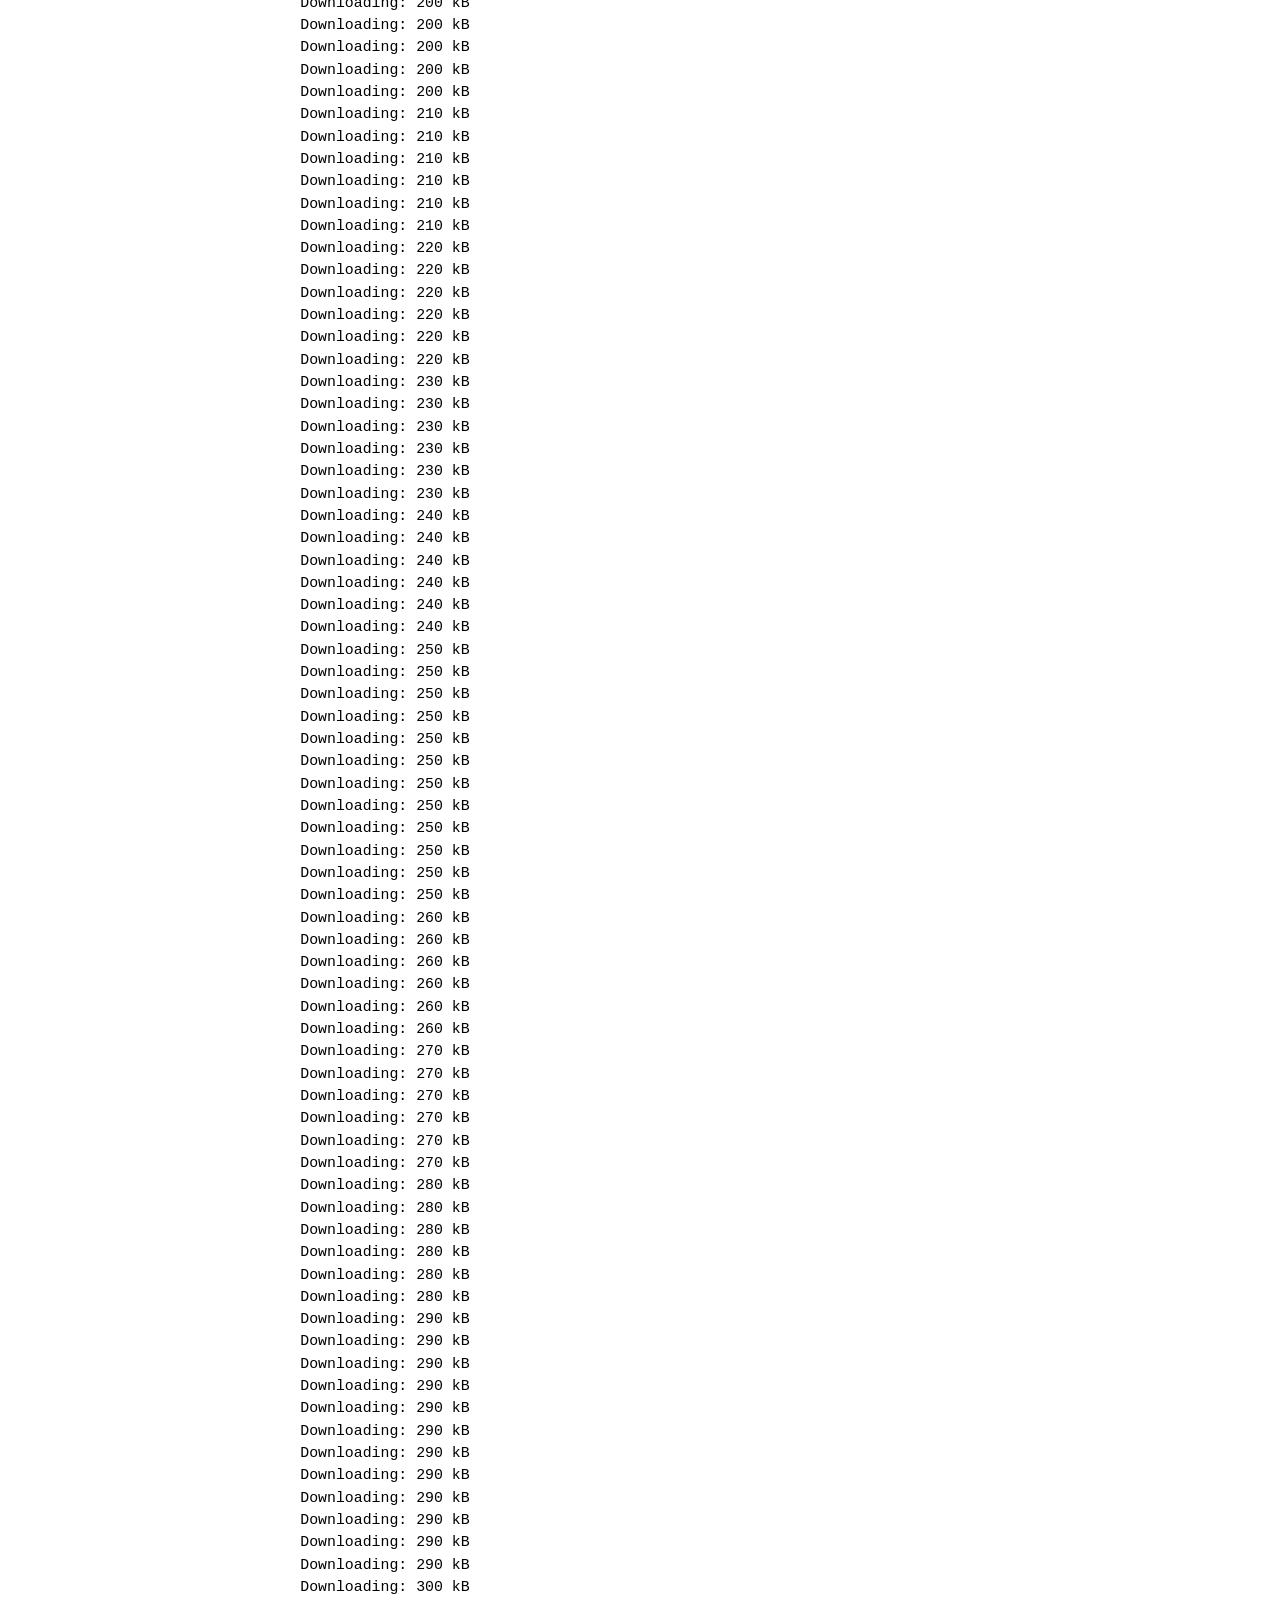
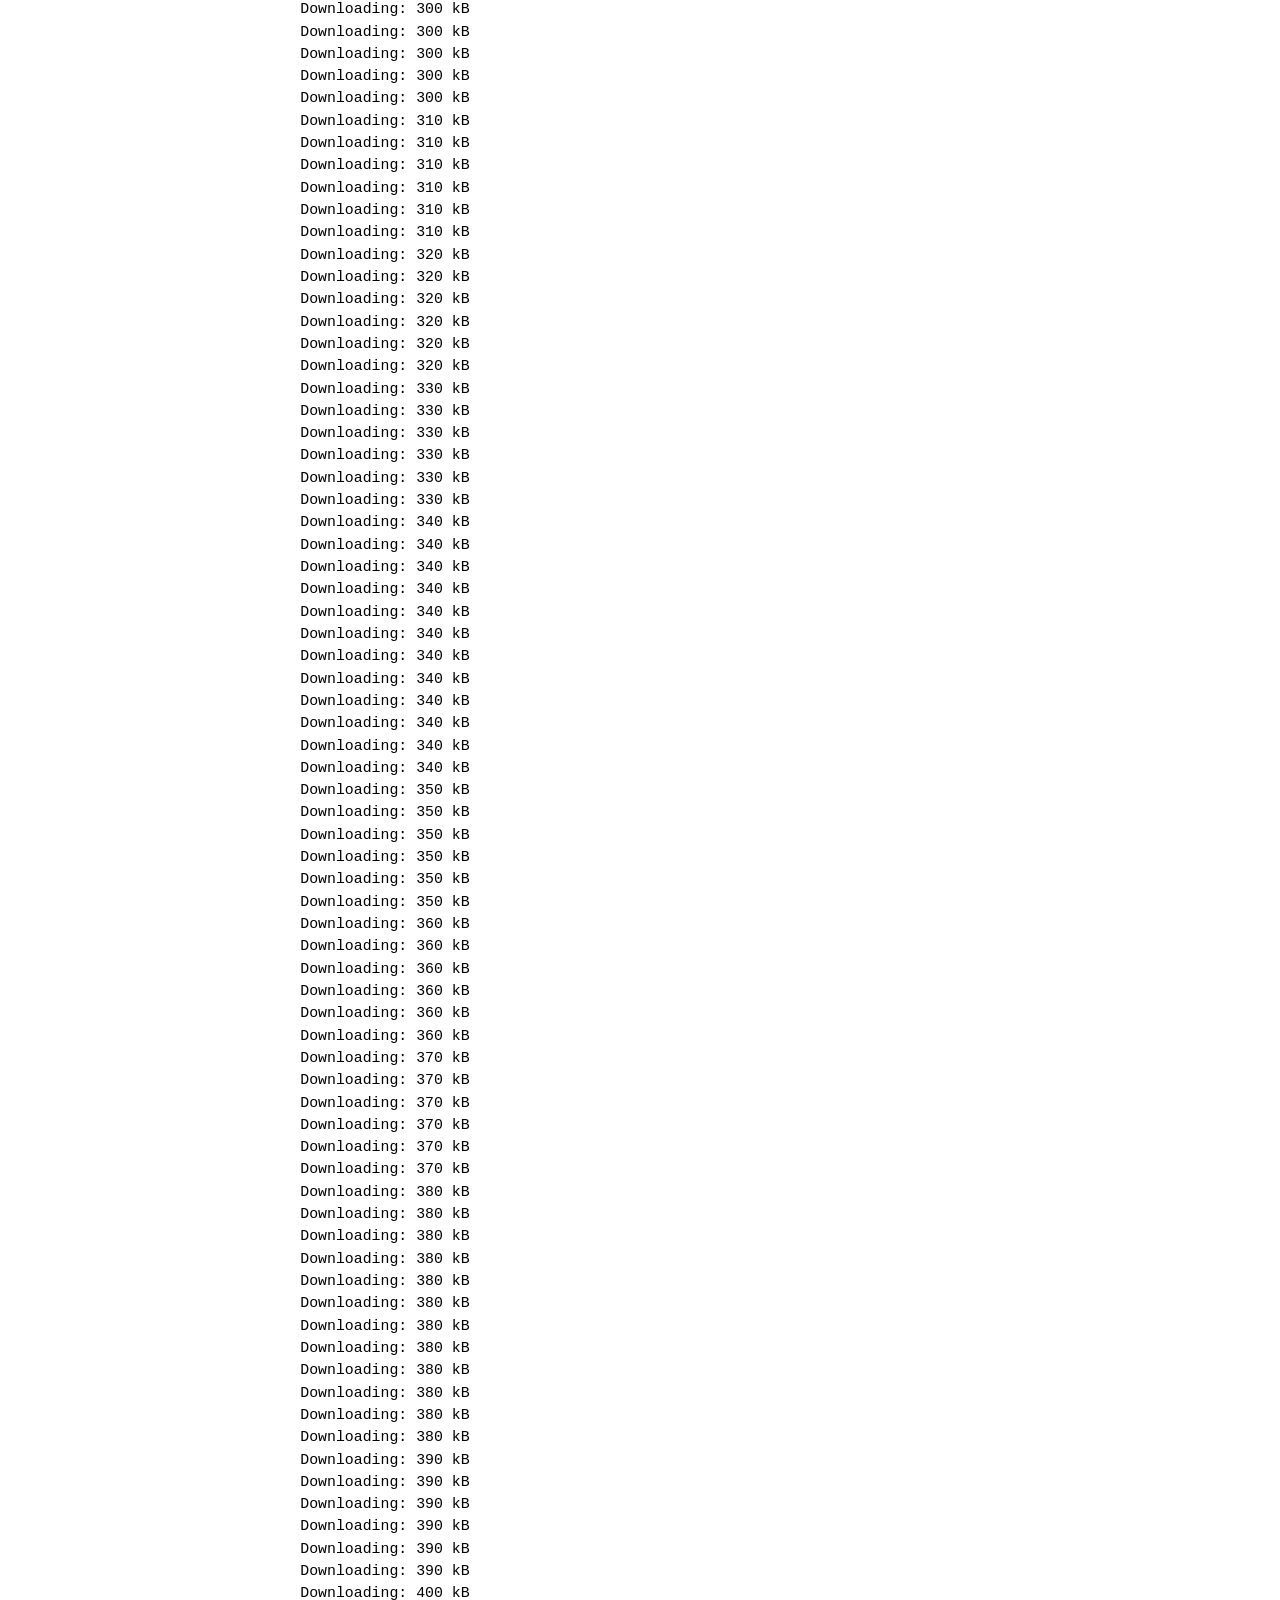
==== commit 81872407: "assessing models" ====
--- a/hello.html
+++ b/hello.html
@@ -611,6 +611,19 @@
 </section>
 <section id="species-occupancy" class="level3">
 <h3 class="anchored" data-anchor-id="species-occupancy">Species occupancy</h3>
+<p>We chose locations that had at least 4 dawn visits and that were visited in all five years. We then chose only forest obligate species.</p>
+<div class="cell">
+<div class="sourceCode cell-code" id="cb2"><pre class="sourceCode r code-with-copy"><code class="sourceCode r"><span id="cb2-1"><a href="#cb2-1" aria-hidden="true" tabindex="-1"></a>guilds <span class="ot">&lt;-</span> <span class="fu">read_csv</span>(<span class="st">"bird_guilds.csv"</span>)</span></code><button title="Copy to Clipboard" class="code-copy-button"><i class="bi"></i></button></pre></div>
+<div class="cell-output cell-output-stderr">
+<pre><code>Rows: 110 Columns: 8
+── Column specification ────────────────────────────────────────────────────────
+Delimiter: ","
+chr (8): species_common_name, general_type, migration, feeding, breeding_sub...
+
+ℹ Use `spec()` to retrieve the full column specification for this data.
+ℹ Specify the column types or set `show_col_types = FALSE` to quiet this message.</code></pre>
+</div>
+</div>
 <div class="cell">
 <div class="cell-output cell-output-stdout">
 <pre><code>
@@ -1090,7 +1103,7 @@
 Downloading: 630 kB     </code></pre>
 </div>
 <div class="cell-output-display">
-<p><img src="hello_files/figure-html/unnamed-chunk-13-1.png" class="img-fluid" width="672"></p>
+<p><img src="hello_files/figure-html/unnamed-chunk-14-1.png" class="img-fluid" width="672"></p>
 </div>
 </div>
 </section>
@@ -1106,7 +1119,7 @@
 <h2 class="anchored" data-anchor-id="amphibians">Amphibians</h2>
 <div class="cell">
 <div class="cell-output-display">
-<p><img src="hello_files/figure-html/unnamed-chunk-15-1.png" class="img-fluid" width="672"></p>
+<p><img src="hello_files/figure-html/unnamed-chunk-16-1.png" class="img-fluid" width="672"></p>
 </div>
 </div>
 <hr>
